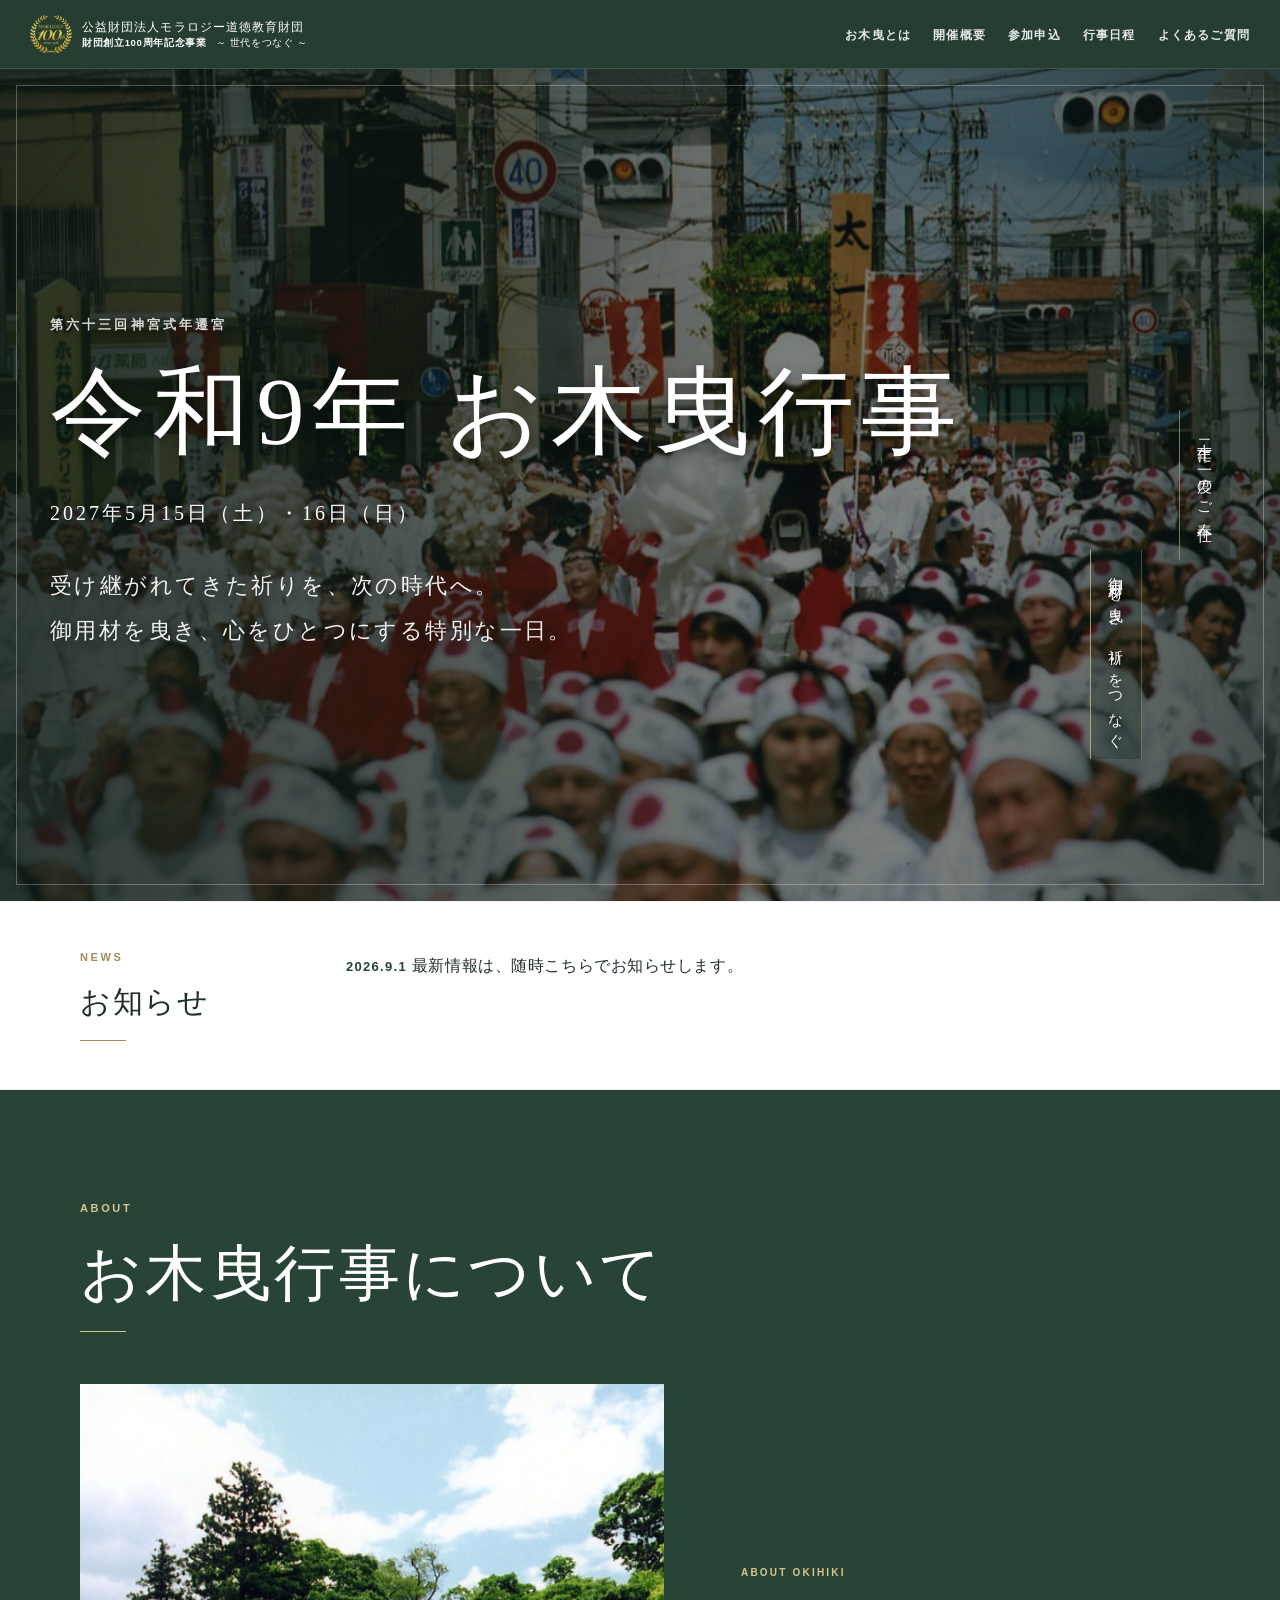
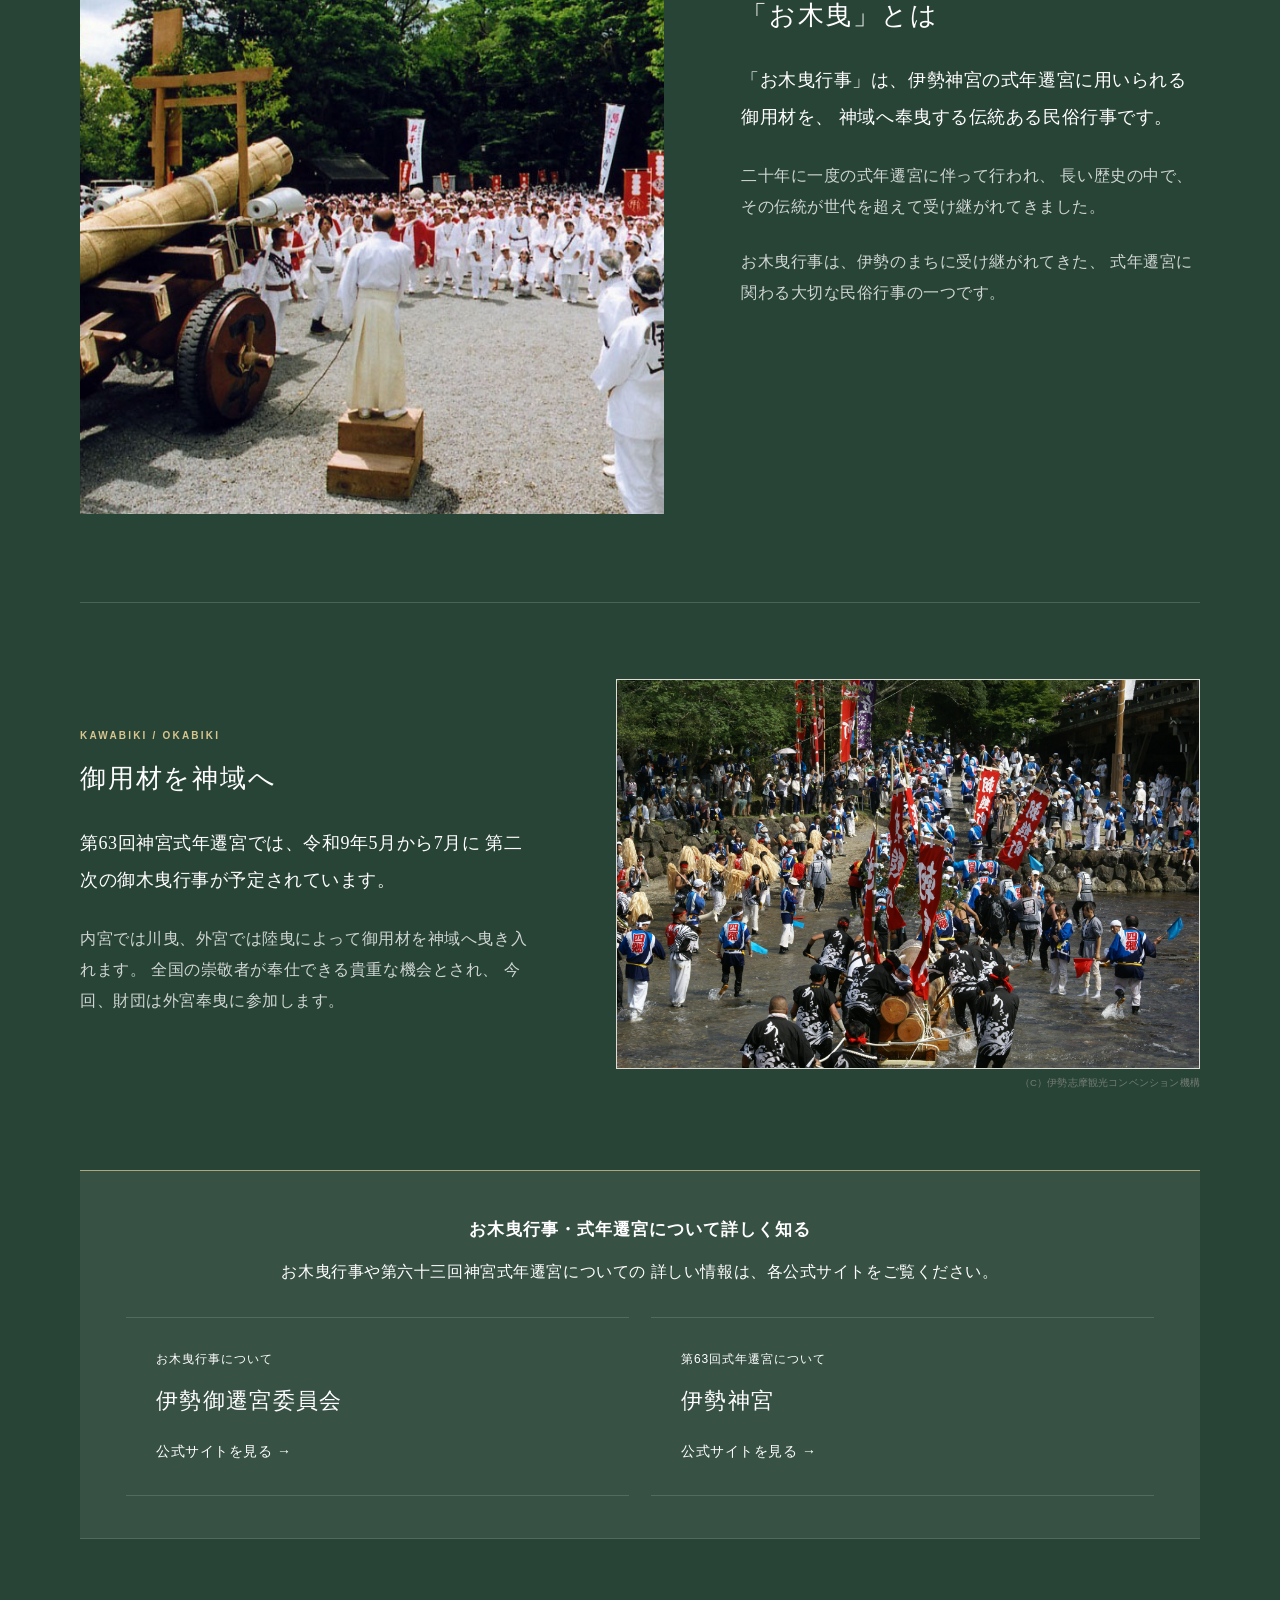
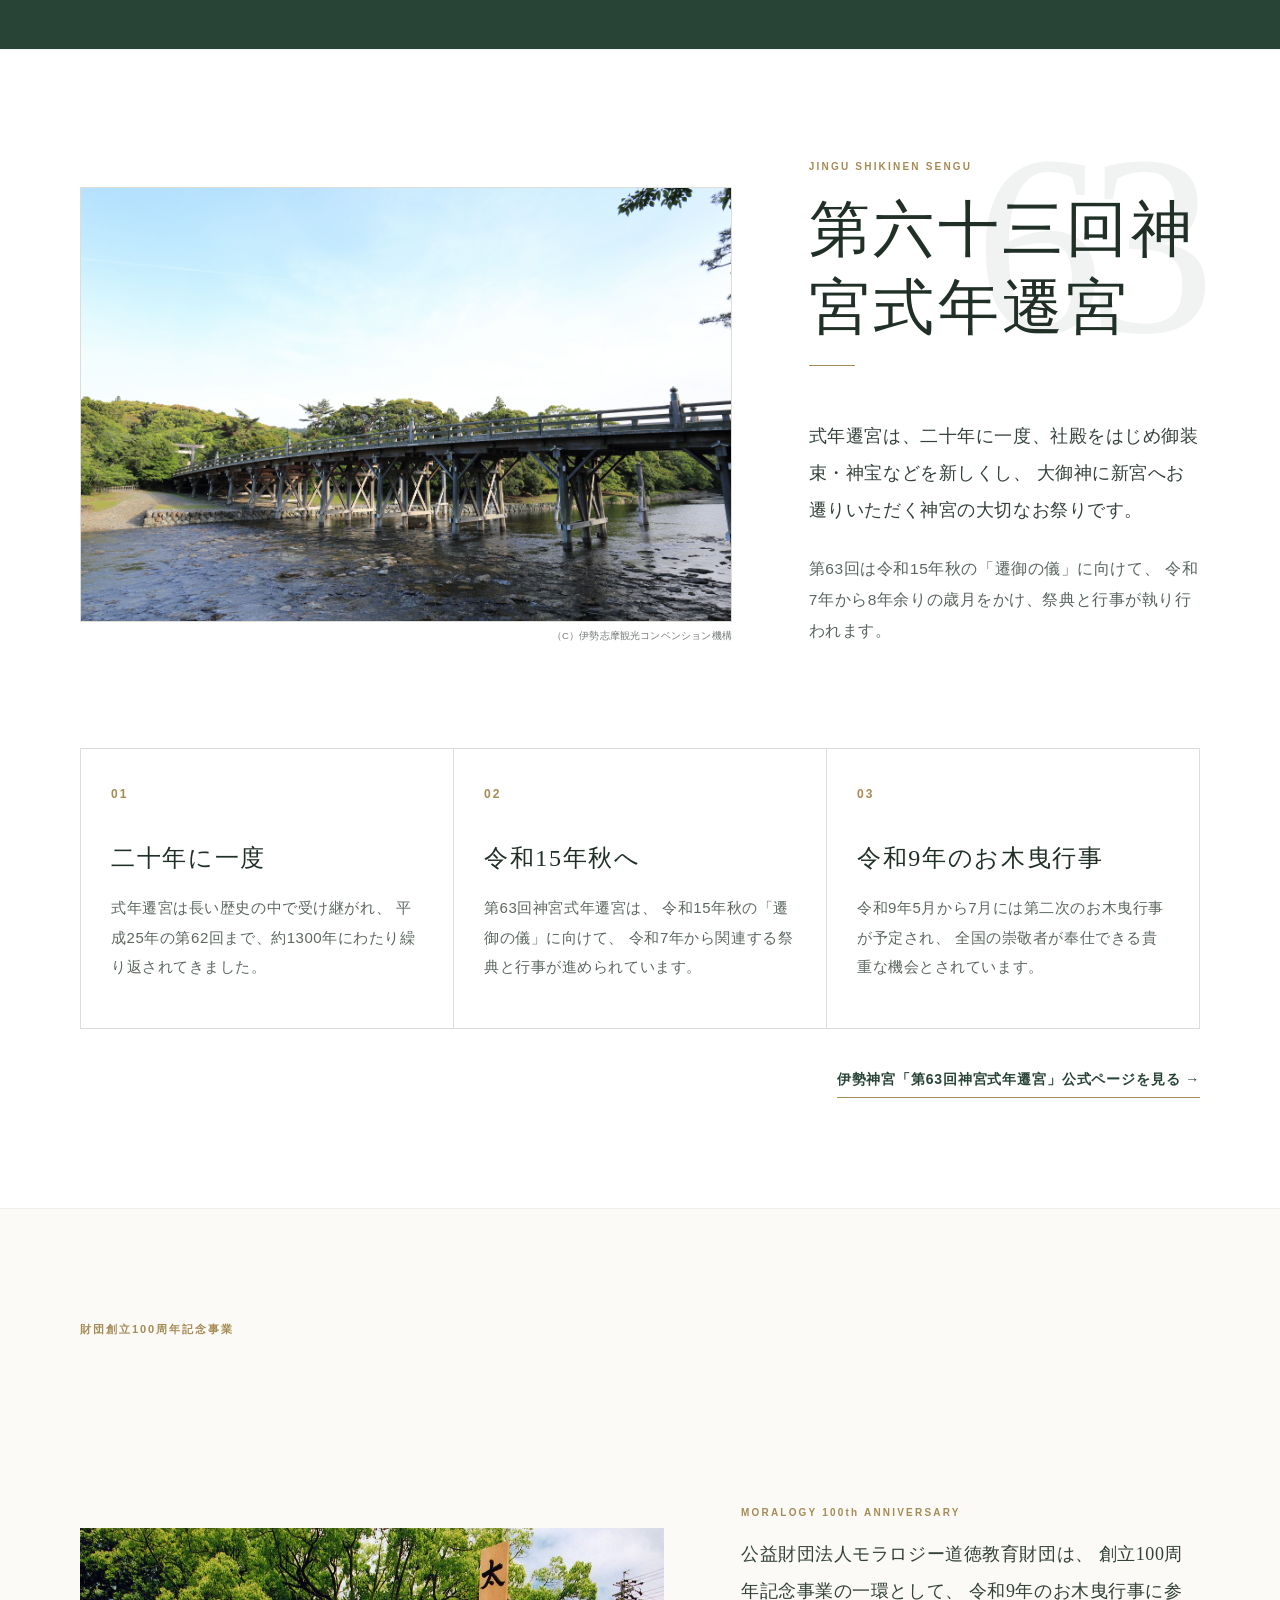
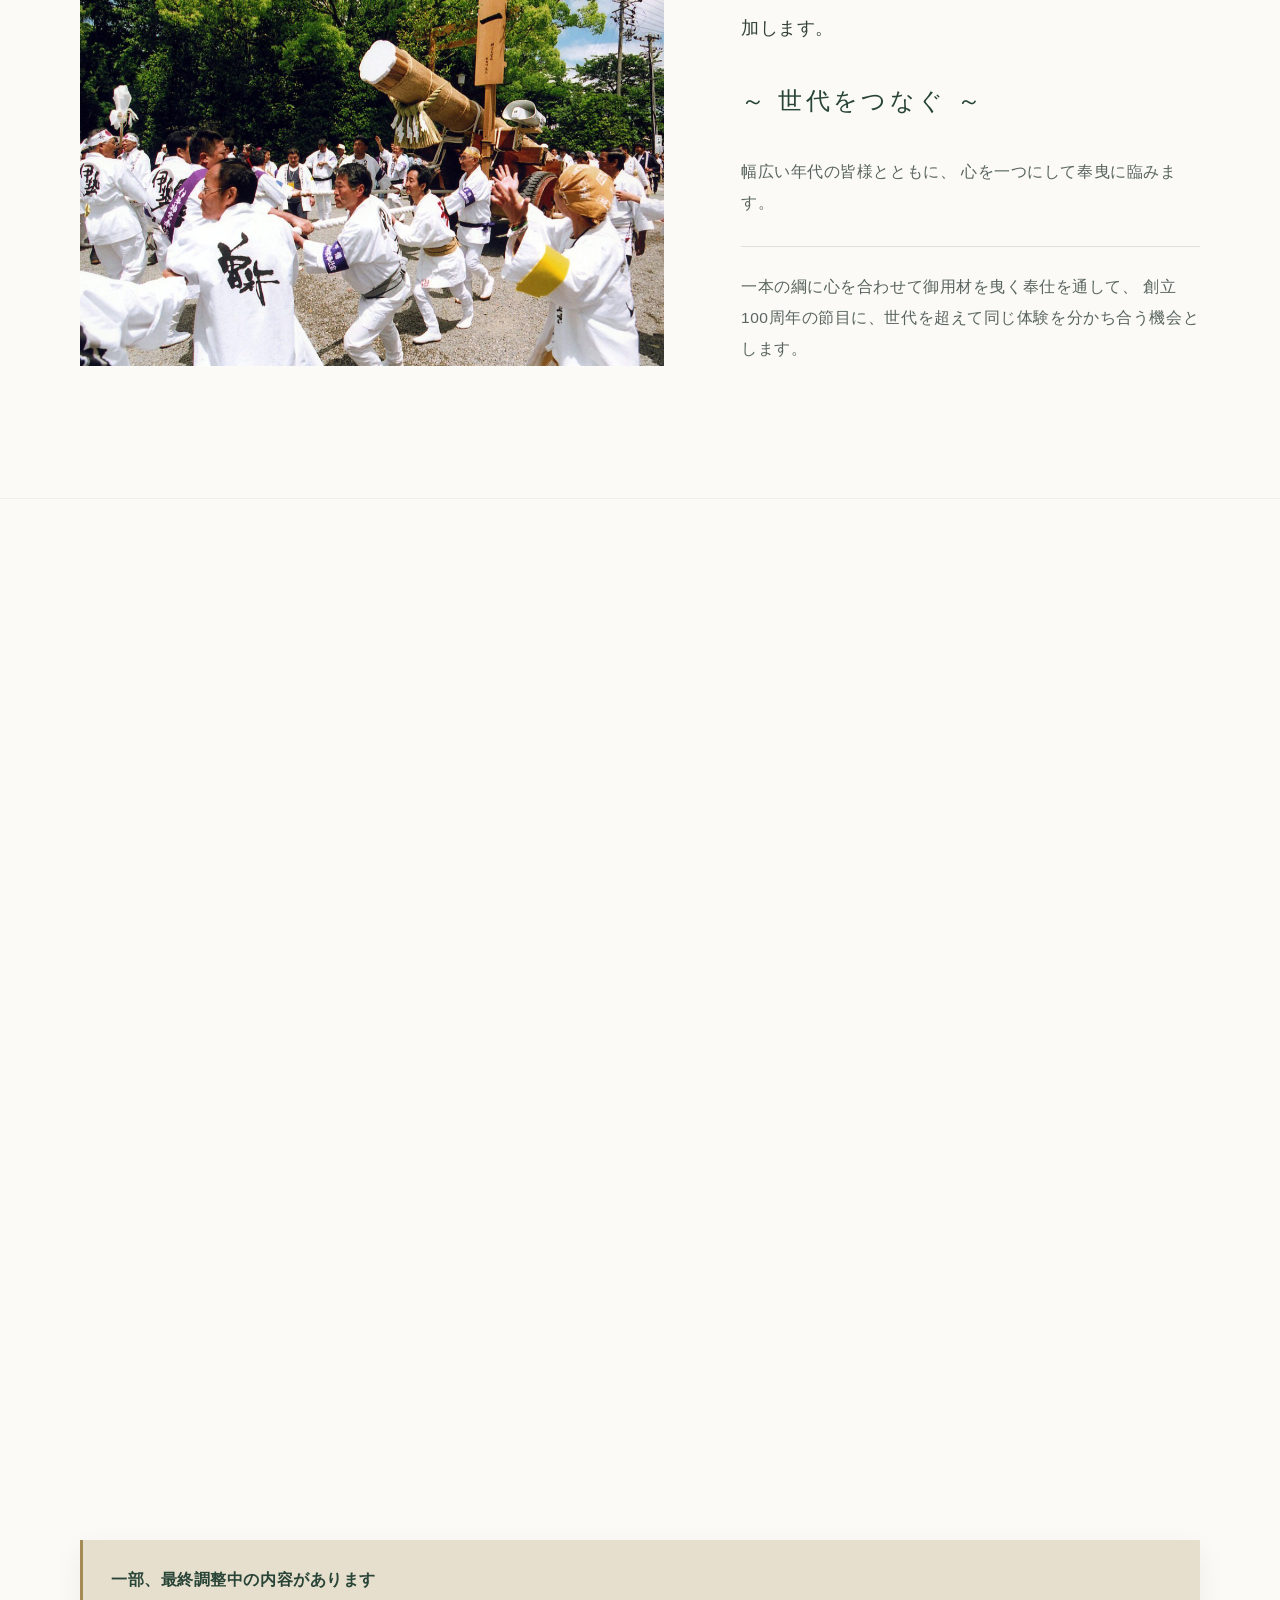
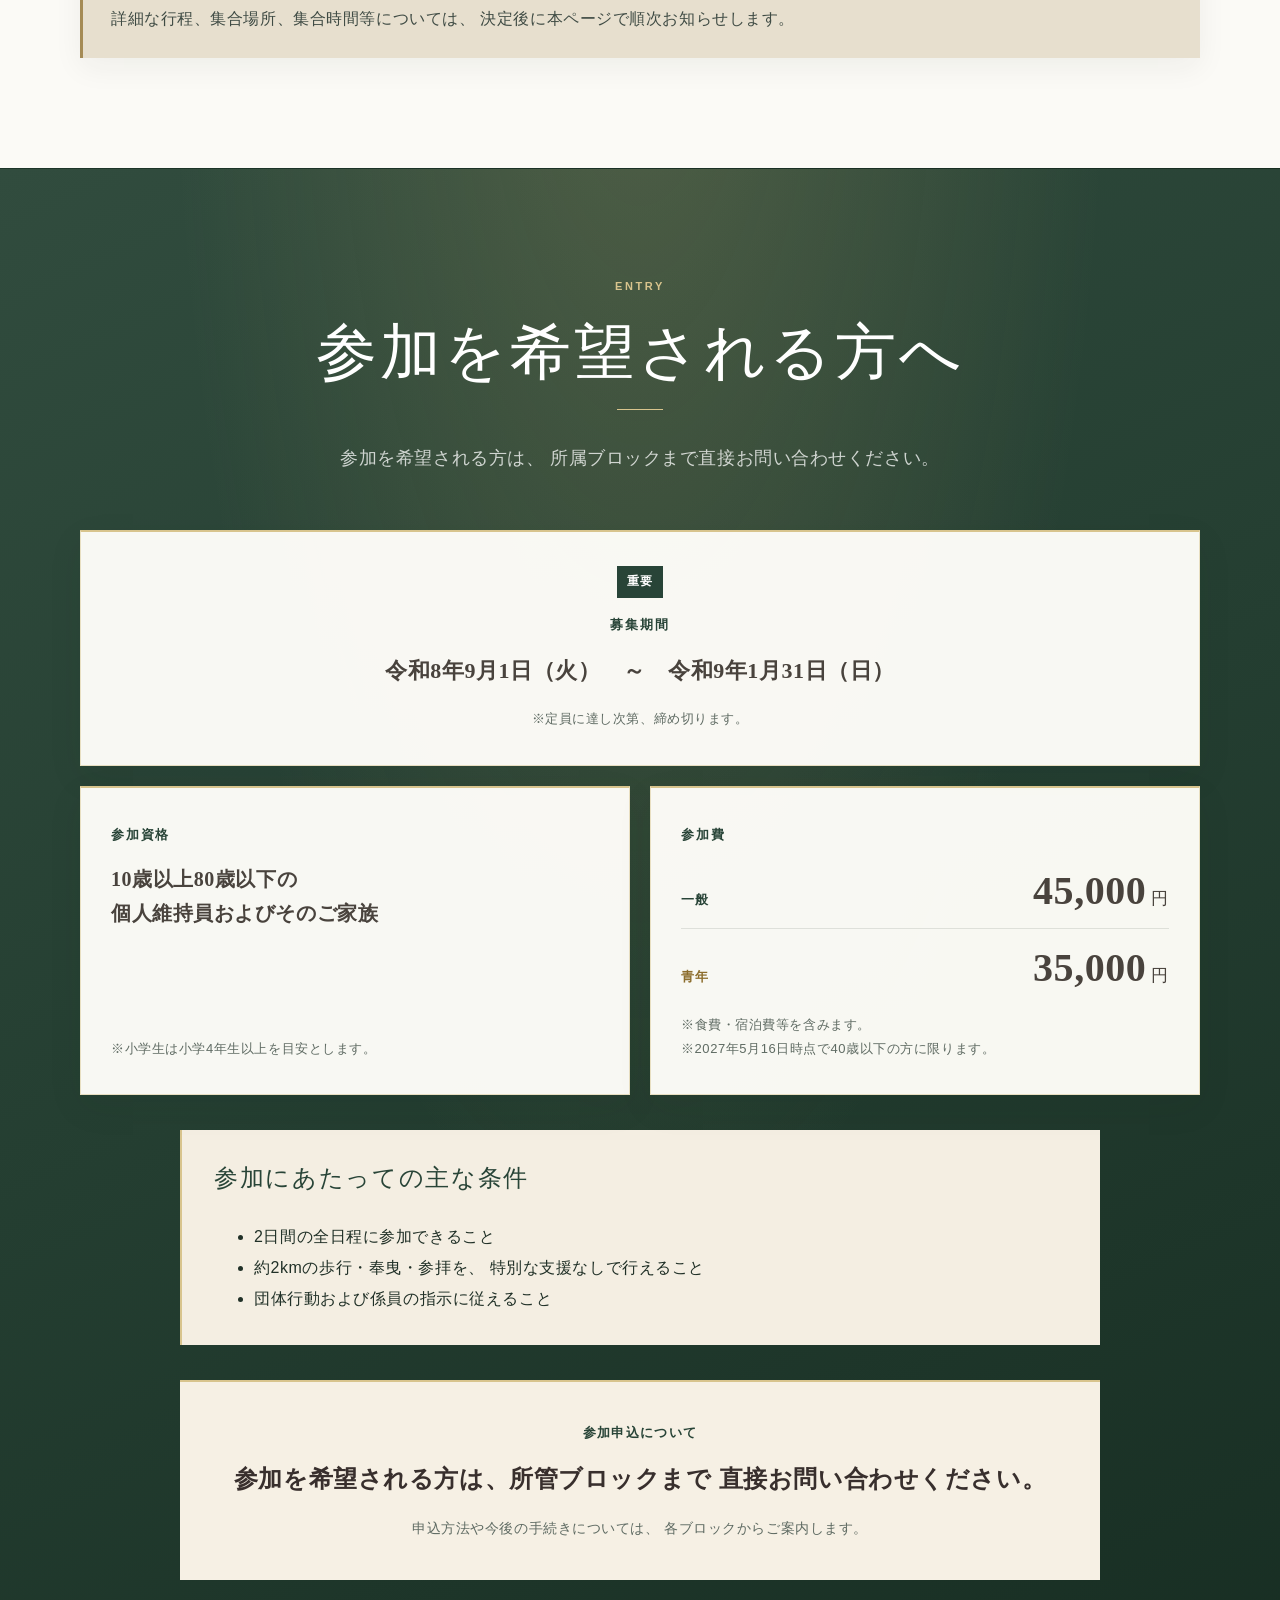
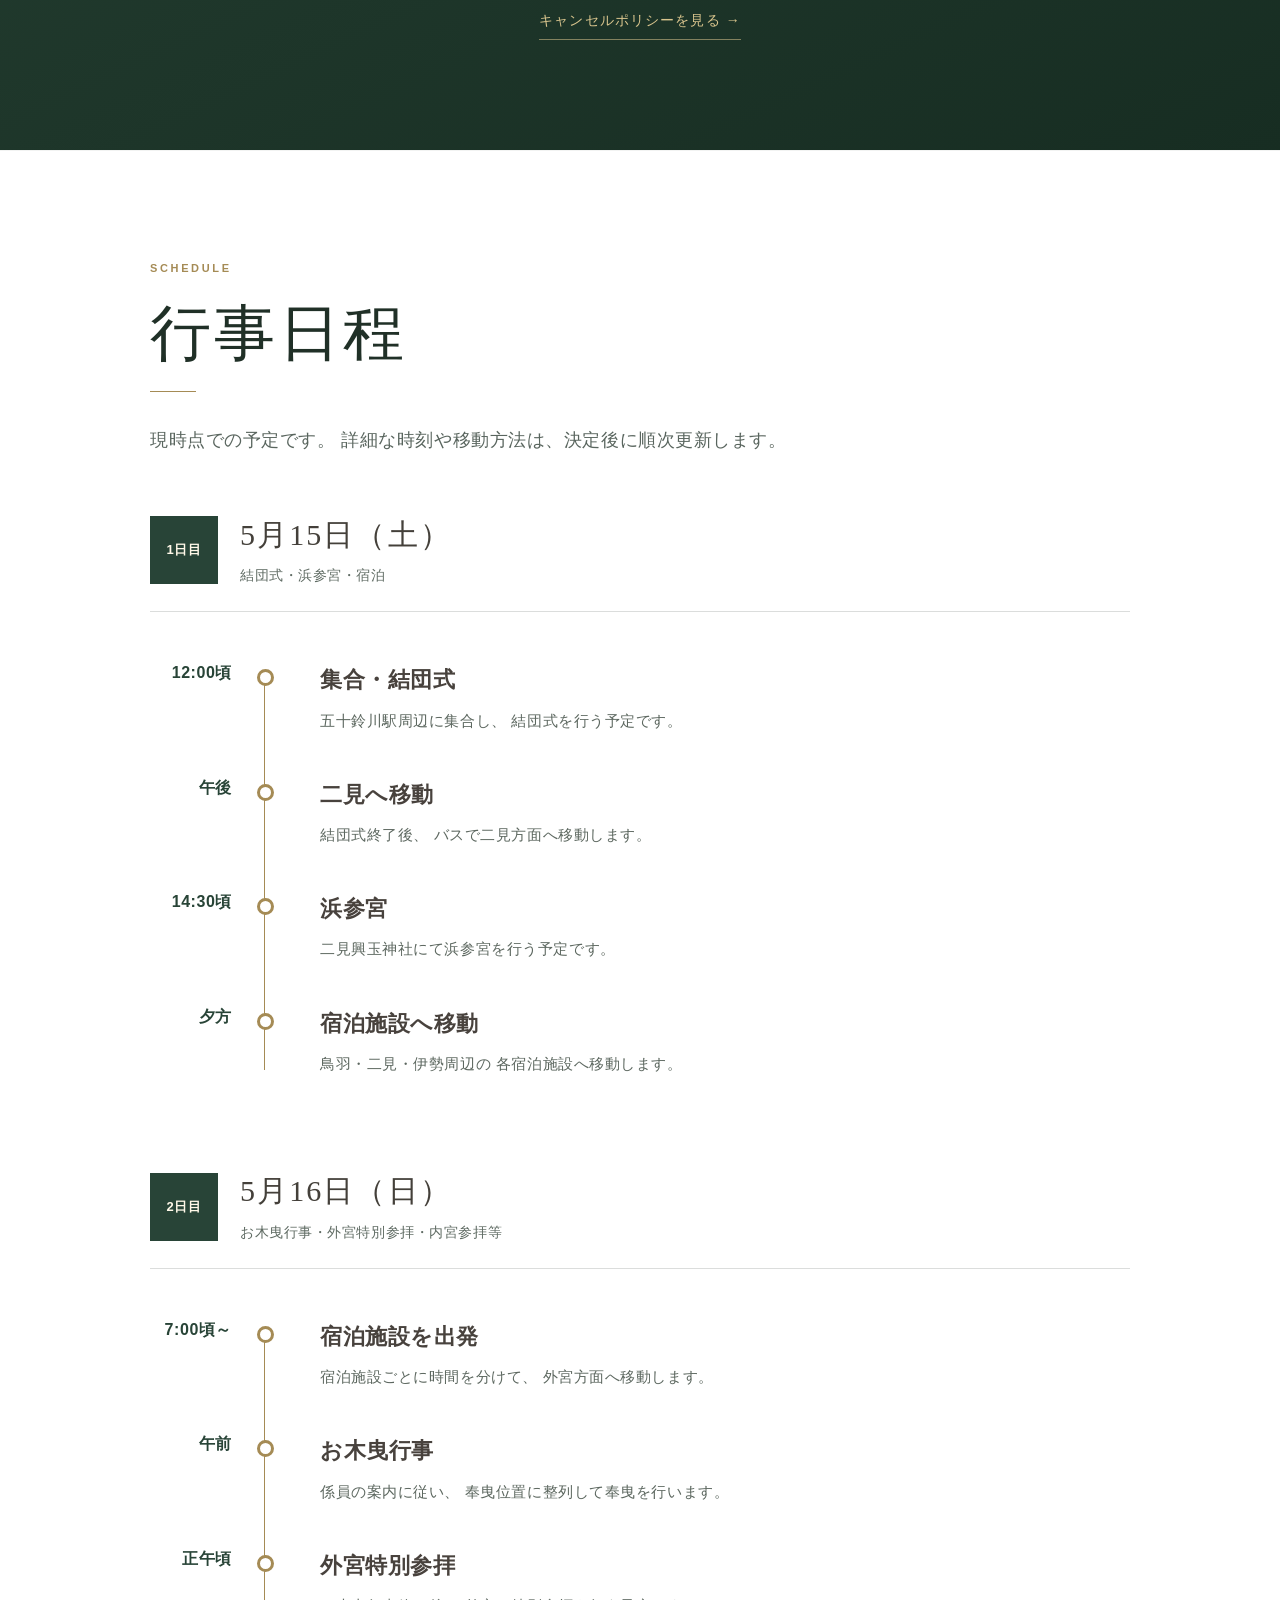
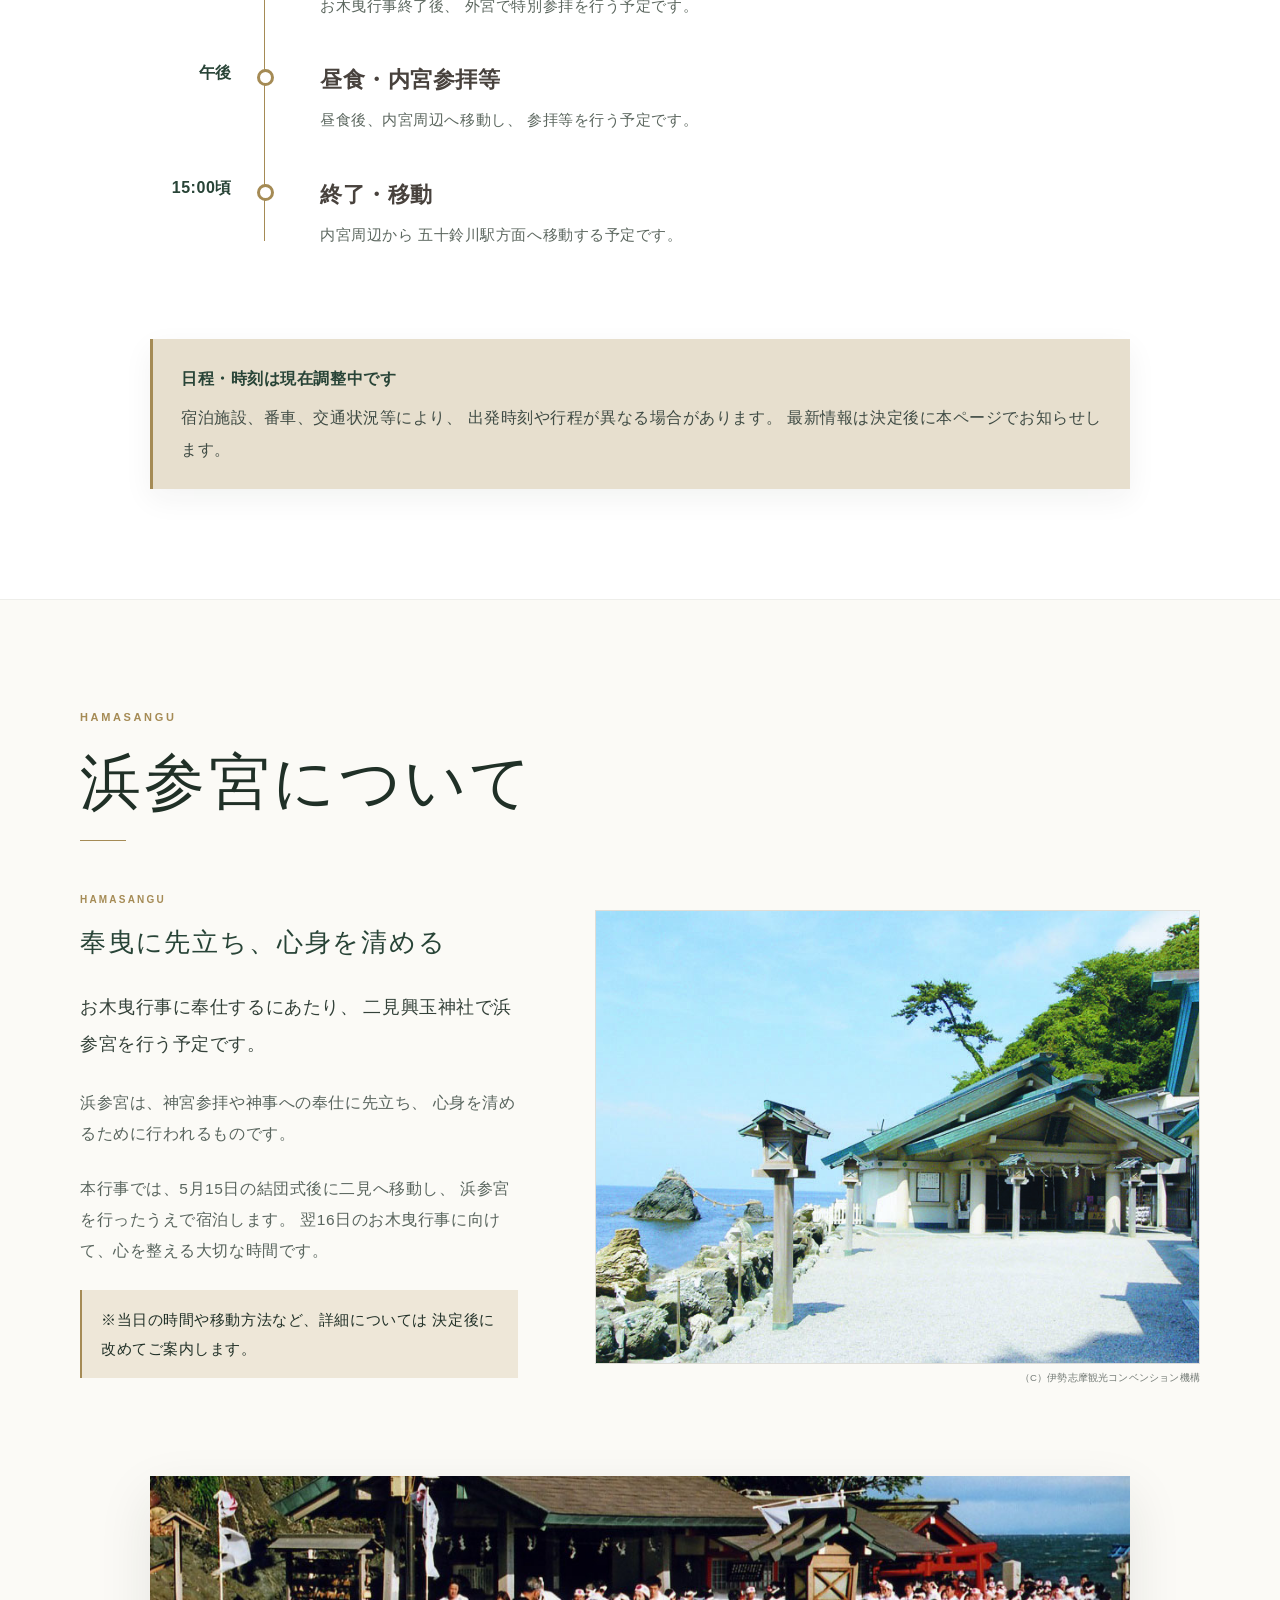
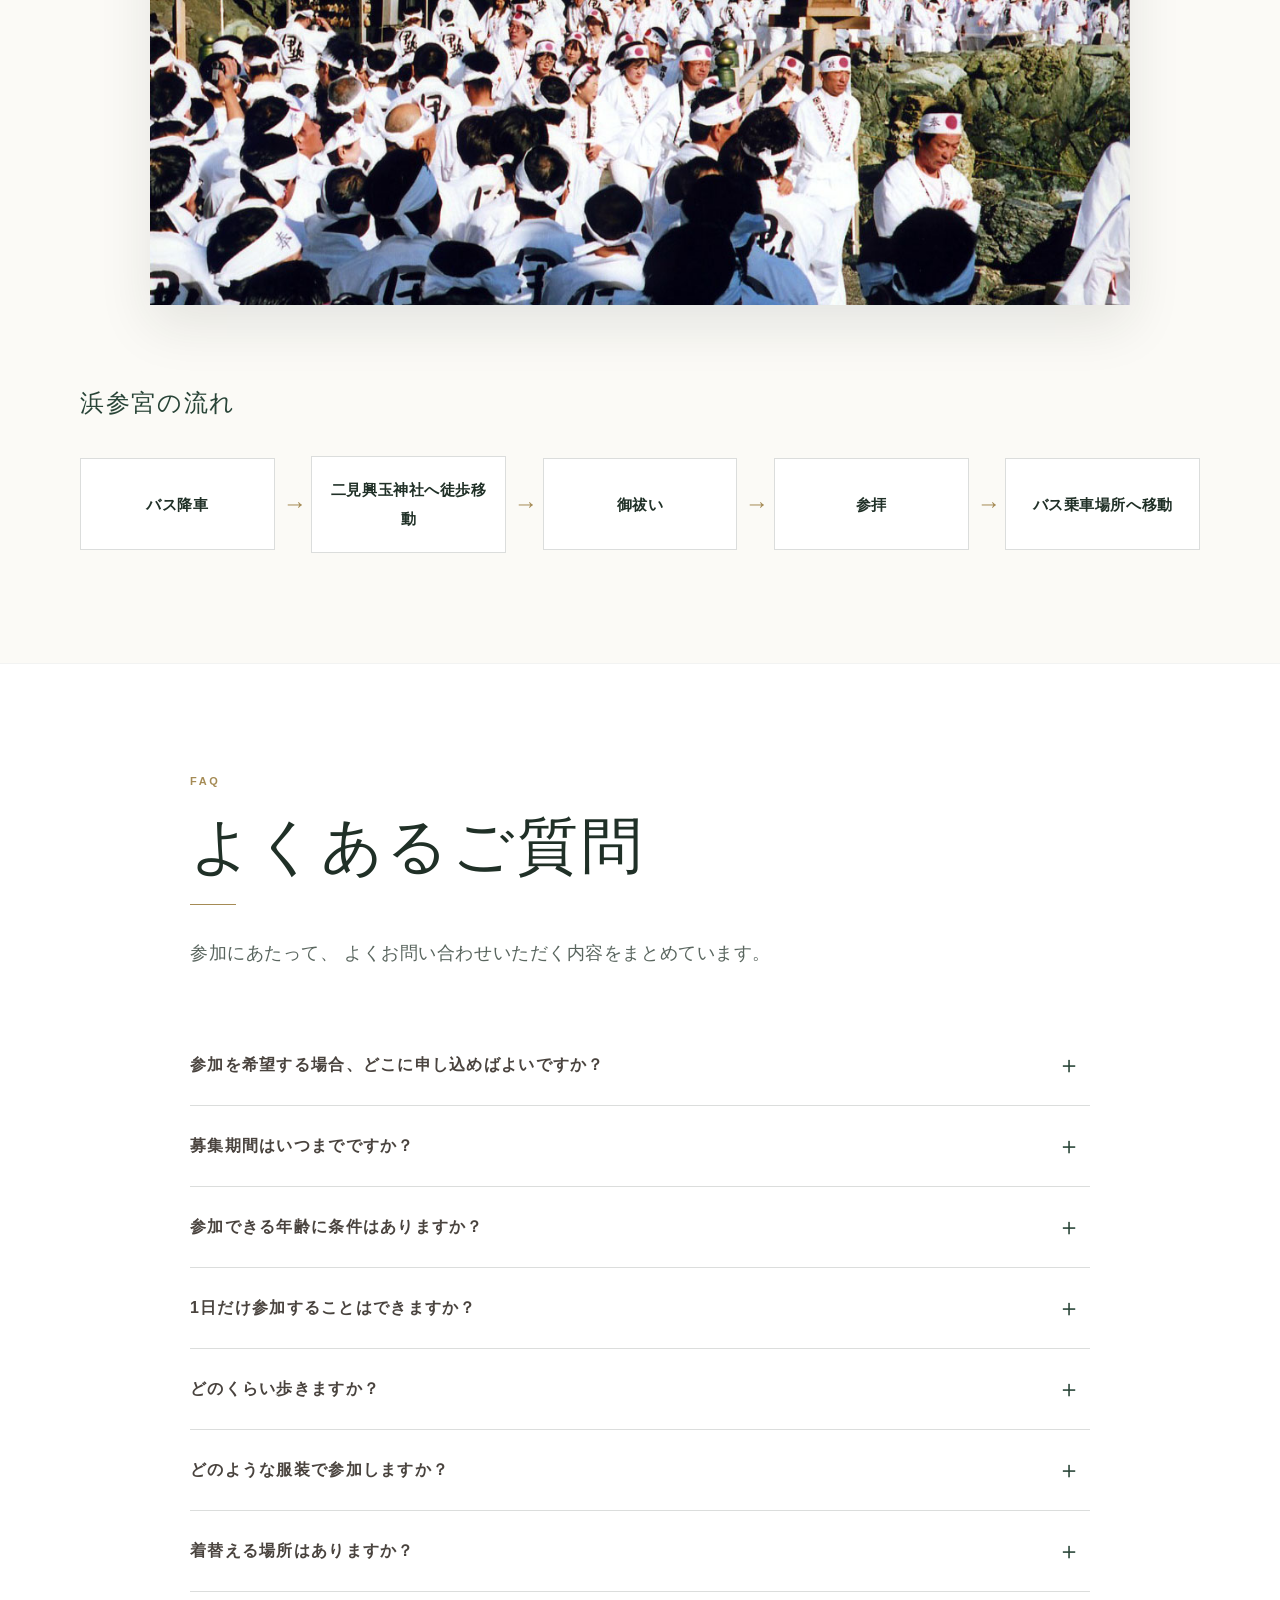
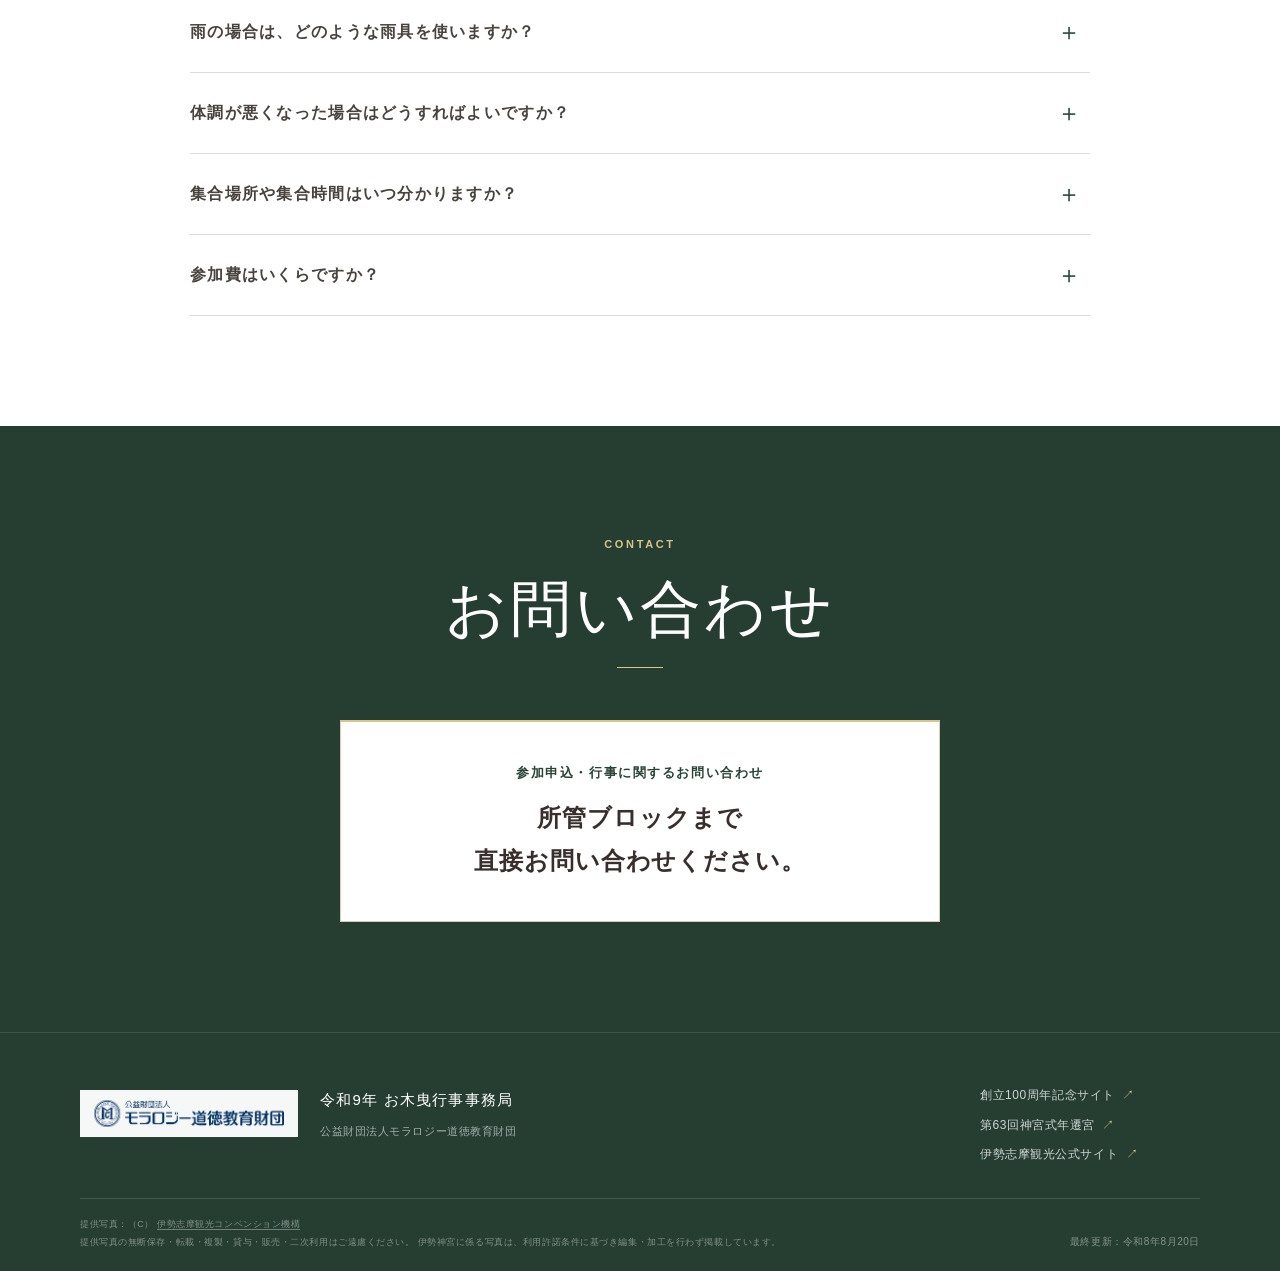
==== index.html @ 4342c51b "Update index.html" ====
<!DOCTYPE html>
<html lang="ja">

<head>

  <meta charset="UTF-8">

  <meta
    name="viewport"
    content="width=device-width, initial-scale=1.0"
  >

  <!-- 検索エンジンに表示させないための指定 -->
  <meta
    name="robots"
    content="noindex,nofollow"
  >

  <title>令和9年 お木曳行事</title>

  <!-- デザイン用CSS -->
  <link
    rel="stylesheet"
    href="style.css"
  >

</head>


<body>


  <!-- ==============================
       オープニング
  ============================== -->

  <div
    class="intro-screen"
    id="intro-screen"
    aria-hidden="true"
  >

    <div class="intro-logo-wrap">

      <img
        src="logo-100th.png"
        alt=""
        class="intro-logo"
      >

      <p class="intro-text">
        公益財団法人モラロジー道徳教育財団
      </p>

    </div>

  </div>


  <!-- ==============================
       ヘッダー
  ============================== -->

  <header class="site-header" id="site-header">

    <div class="header-inner">

      <div class="header-top">

        <div class="header-brand">

          <img
            src="logo-100th.png"
            alt="モラロジー道徳教育財団 創立100周年"
            class="header-100th-logo"
          >

          <div class="header-brand-copy">

            <p class="organization-name">
              公益財団法人モラロジー道徳教育財団
            </p>

            <p class="header-anniversary-note">
              財団創立100周年記念事業
              <span>
                ～ 世代をつなぐ ～
              </span>
            </p>

          </div>

        </div>

        <button
          class="menu-button"
          type="button"
          aria-controls="global-nav"
          aria-expanded="false"
        >
          メニュー
        </button>

      </div>


      <nav
        class="global-nav"
        id="global-nav"
        aria-label="ページ内メニュー"
      >

        <a href="#about">
          お木曳とは
        </a>

        <a href="#overview">
          開催概要
        </a>

        <a href="#entry">
          参加申込
        </a>

        <a href="#schedule">
          行事日程
        </a>

        <a href="#guide" class="hidden-section">
          参加案内
        </a>

        <a href="#faq">
          よくあるご質問
        </a>

      </nav>

    </div>

  </header>


  <main>


    <!-- ==============================
         メインビジュアル
    ============================== -->

    <section class="hero">

      <img
        src="./main.jpg"
        alt="お木曳行事の様子"
        class="hero-bg"
      >

      <div class="hero-overlay" aria-hidden="true"></div>

      <div class="hero-inner">

        <p class="hero-subtitle">
          第六十三回神宮式年遷宮
        </p>

        <h1>
          令和9年 お木曳行事
        </h1>

        <p class="hero-date">
          2027年5月15日（土）・16日（日）
        </p>


        <p class="hero-message">
          受け継がれてきた祈りを、次の時代へ。<br>
          御用材を曳き、心をひとつにする特別な一日。
        </p>

        <p class="hero-side-message">
          二十年に一度のご奉仕へ
        </p>

        <p class="hero-vertical-message">
          御用材を曳き、祈りをつなぐ
        </p>

      </div>

    </section>


    <!-- ==============================
         お知らせ
    ============================== -->

    <section class="section news">

      <div class="section-inner">

        <h2>
          お知らせ
        </h2>

        <div class="news-box">

          <p>
            <span class="news-date">
              2026.9.1
            </span>

            最新情報は、随時こちらでお知らせします。
          </p>

        </div>

      </div>

    </section>


    <!-- ==============================
         お木曳とは
    ============================== -->

    <section
      class="section"
      id="about"
    >

      <div class="section-inner">

        <h2>
          お木曳行事について
        </h2>


        <div class="story-frame story-frame--about">

          <div class="story-frame-media">

            <img
              src="about.jpg"
              alt="お木曳行事の様子"
            >

          </div>


          <div class="story-frame-copy">

            <p class="story-eyebrow">
              ABOUT OKIHIKI
            </p>

            <h3>
              「お木曳」とは
            </h3>

            <p class="story-lead">
              「お木曳行事」は、伊勢神宮の式年遷宮に用いられる御用材を、
              神域へ奉曳する伝統ある民俗行事です。
            </p>

            <p>
              二十年に一度の式年遷宮に伴って行われ、
              長い歴史の中で、その伝統が世代を超えて受け継がれてきました。
            </p>

            <p>
              お木曳行事は、伊勢のまちに受け継がれてきた、
              式年遷宮に関わる大切な民俗行事の一つです。
            </p>

          </div>

        </div>


        <div class="story-frame story-frame--reverse story-frame--licensed">

          <figure class="story-frame-media licensed-photo">

            <div class="licensed-photo-frame">

              <img
                src="kawabiki-01.jpg"
                alt="川曳の様子"
                class="protected-photo"
                draggable="false"
              >

            </div>

            <figcaption>
              <span class="licensed-photo-credit">
                （C）伊勢志摩観光コンベンション機構
              </span>
            </figcaption>

          </figure>


          <div class="story-frame-copy">

            <p class="story-eyebrow">
              KAWABIKI / OKABIKI
            </p>

            <h3>
              御用材を神域へ
            </h3>

            <p class="story-lead">
              第63回神宮式年遷宮では、令和9年5月から7月に
              第二次の御木曳行事が予定されています。
            </p>

            <p>
              内宮では川曳、外宮では陸曳によって御用材を神域へ曳き入れます。
              全国の崇敬者が奉仕できる貴重な機会とされ、
              今回、財団は外宮奉曳に参加します。
            </p>

          </div>

        </div>


        <!-- 公式サイトへのリンク -->
        <div class="official-link-box">

          <p class="official-label">
            お木曳行事・式年遷宮について詳しく知る
          </p>

          <p>
            お木曳行事や第六十三回神宮式年遷宮についての
            詳しい情報は、各公式サイトをご覧ください。
          </p>


          <div class="official-link-grid">

            <!-- 伊勢御遷宮委員会 -->
            <a
              class="official-site-link"
              href="https://www.isesengu.jp/okihiki.html"
              target="_blank"
              rel="noopener noreferrer"
            >

              <span class="official-site-label">
                お木曳行事について
              </span>

              <strong>
                伊勢御遷宮委員会
              </strong>

              <span class="official-site-arrow">
                公式サイトを見る →
              </span>

            </a>


            <!-- 伊勢神宮 -->
            <a
              class="official-site-link"
              href="https://www.isejingu.or.jp/sengu/the63rd/"
              target="_blank"
              rel="noopener noreferrer"
            >

              <span class="official-site-label">
                第63回式年遷宮について
              </span>

              <strong>
                伊勢神宮
              </strong>

              <span class="official-site-arrow">
                公式サイトを見る →
              </span>

            </a>

          </div>

        </div>

      </div>

    </section>


<!-- ==============================
         第63回神宮式年遷宮について
    ============================== -->

    <section
      class="section sengu-context"
      id="sengu"
    >

      <div class="section-inner">

        <p class="sengu-number">
          63
        </p>

        <div class="story-frame story-frame--sengu story-frame--licensed">

          <figure class="story-frame-media licensed-photo">

            <div class="licensed-photo-frame">

              <img
                src="ujibashi.jpg"
                alt="宇治橋と五十鈴川"
                class="protected-photo"
                draggable="false"
              >

            </div>

            <figcaption>
              <span class="licensed-photo-credit">
                （C）伊勢志摩観光コンベンション機構
              </span>
            </figcaption>

          </figure>


          <div class="story-frame-copy">

            <p class="story-eyebrow">
              JINGU SHIKINEN SENGU
            </p>

            <h2>
              第六十三回神宮式年遷宮
            </h2>

            <p class="story-lead">
              式年遷宮は、二十年に一度、社殿をはじめ御装束・神宝などを新しくし、
              大御神に新宮へお遷りいただく神宮の大切なお祭りです。
            </p>

            <p>
              第63回は令和15年秋の「遷御の儀」に向けて、
              令和7年から8年余りの歳月をかけ、祭典と行事が執り行われます。
            </p>

          </div>

        </div>


        <div class="sengu-facts">

          <div class="sengu-fact">

            <p class="sengu-fact-number">
              01
            </p>

            <h3>
              二十年に一度
            </h3>

            <p>
              式年遷宮は長い歴史の中で受け継がれ、
              平成25年の第62回まで、約1300年にわたり繰り返されてきました。
            </p>

          </div>


          <div class="sengu-fact">

            <p class="sengu-fact-number">
              02
            </p>

            <h3>
              令和15年秋へ
            </h3>

            <p>
              第63回神宮式年遷宮は、
              令和15年秋の「遷御の儀」に向けて、
              令和7年から関連する祭典と行事が進められています。
            </p>

          </div>


          <div class="sengu-fact">

            <p class="sengu-fact-number">
              03
            </p>

            <h3>
              令和9年のお木曳行事
            </h3>

            <p>
              令和9年5月から7月には第二次のお木曳行事が予定され、
              全国の崇敬者が奉仕できる貴重な機会とされています。
            </p>

          </div>

        </div>


        <div class="sengu-official-link">

          <a
            href="https://www.isejingu.or.jp/sengu/the63rd/"
            target="_blank"
            rel="noopener noreferrer"
          >
            伊勢神宮「第63回神宮式年遷宮」公式ページを見る →
          </a>

        </div>

      </div>

    </section>


    <!-- ==============================
         今回のお木曳行事
    ============================== -->

    <section class="section section-light project-section">

      <div class="section-inner">

        <p class="section-kicker">
          財団創立100周年記念事業
        </p>

        <h2>
          今回のお木曳行事について
        </h2>


        <div class="story-frame story-frame--project">

          <div class="story-frame-media">

            <img
              src="okihiki.jpg"
              alt="お木曳行事の様子"
            >

          </div>


          <div class="story-frame-copy">

            <p class="story-eyebrow">
              MORALOGY 100th ANNIVERSARY
            </p>

            <p class="story-lead">
              公益財団法人モラロジー道徳教育財団は、
              創立100周年記念事業の一環として、
              令和9年のお木曳行事に参加します。
            </p>

            <p class="project-message">
              ～ 世代をつなぐ ～
            </p>

            <p>
              幅広い年代の皆様とともに、
              心を一つにして奉曳に臨みます。
            </p>

            <p class="project-detail">
              一本の綱に心を合わせて御用材を曳く奉仕を通して、
              創立100周年の節目に、世代を超えて同じ体験を分かち合う機会とします。
            </p>

          </div>

        </div>

      </div>

    </section>


    <!-- ==============================
         開催概要
    ============================== -->

    <section
      class="section"
      id="overview"
    >

      <div class="section-inner">

        <h2>
          開催概要
        </h2>

        <p class="section-lead">
          財団創立100周年記念事業として、
          第六十三回神宮式年遷宮のお木曳行事に参加します。
        </p>


        <div class="overview-grid">

          <!-- 日程 -->
          <div class="overview-card overview-card-wide">

            <p class="overview-label">
              日程
            </p>

            <p class="overview-main">
              令和9年（2027年）<br>
              5月15日（土）～16日（日）
            </p>

            <p class="overview-small">
              ※2日間にわたって実施します。
            </p>

          </div>


          <!-- 開催地 -->
          <div class="overview-card">

            <p class="overview-label">
              開催地
            </p>

            <p class="overview-main">
              三重県伊勢市
            </p>

          </div>


          <!-- 奉曳 -->
          <div class="overview-card">

            <p class="overview-label">
              奉曳
            </p>

            <p class="overview-main">
              外宮奉曳
            </p>

          </div>


          <!-- 参加予定人数 -->
          <div class="overview-card overview-card-half">

            <p class="overview-label">
              参加予定人数
            </p>

            <p class="overview-number">
              約1,600<span>名</span>
            </p>

          </div>


          <!-- 宿泊 -->
          <div class="overview-card overview-card-half">

            <p class="overview-label">
              宿泊
            </p>

            <p class="overview-main overview-text">
              伊勢・鳥羽・二見周辺
            </p>

          </div>

        </div>


        <div class="status-box">

          <p class="status-title">
            一部、最終調整中の内容があります
          </p>

          <p>
            詳細な行程、集合場所、集合時間等については、
            決定後に本ページで順次お知らせします。
          </p>

        </div>

      </div>

    </section>


    <!-- ==============================
         参加申込
    ============================== -->

    <section
      class="section section-light"
      id="entry"
    >

      <div class="section-inner">

        <h2>
          参加を希望される方へ
        </h2>

        <p class="section-lead">
          参加を希望される方は、
          所属ブロックまで直接お問い合わせください。
        </p>


        <div class="entry-grid">

          <!-- 募集期間 -->
          <div class="entry-card entry-card-important entry-card-wide">

            <span class="priority-label">
              重要
            </span>

            <p class="entry-label">
              募集期間
            </p>

            <p class="entry-main">
              令和8年9月1日（火）　～　令和9年1月31日（日）
            </p>

            <p class="entry-note">
              ※定員に達し次第、締め切ります。
            </p>

          </div>


          <!-- 参加資格 -->
          <div class="entry-card">

            <p class="entry-label">
              参加資格
            </p>

            <p class="entry-main entry-text">
              10歳以上80歳以下の<br>
              個人維持員およびそのご家族
            </p>

            <p class="entry-note">
              ※小学生は小学4年生以上を目安とします。
            </p>

          </div>


          <!-- 参加費 -->
          <div class="entry-card entry-card-fee">

            <p class="entry-label">
              参加費
            </p>

            <div class="fee-list">

              <div class="fee-row">
                <span class="fee-type">
                  一般
                </span>

                <p class="entry-number">
                  45,000<span>円</span>
                </p>
              </div>

              <div class="fee-row fee-row-youth">
                <span class="fee-type">
                  青年
                </span>

                <p class="entry-number">
                  35,000<span>円</span>
                </p>
              </div>

            </div>

            <p class="entry-note">
              ※食費・宿泊費等を含みます。<br>
              ※2027年5月16日時点で40歳以下の方に限ります。
            </p>

          </div>

        </div>


        <!-- 参加条件 -->
        <div class="entry-condition">

          <h3>
            参加にあたっての主な条件
          </h3>

          <ul>

            <li>
              2日間の全日程に参加できること
            </li>

            <li>
              約2kmの歩行・奉曳・参拝を、
              特別な支援なしで行えること
            </li>

            <li>
              団体行動および係員の指示に従えること
            </li>

          </ul>

        </div>


        <!-- 申込方法 -->
        <div class="entry-contact">

          <p class="entry-contact-label">
            参加申込について
          </p>

          <p class="entry-contact-main">

            <strong>
              参加を希望される方は、所管ブロックまで
              直接お問い合わせください。
            </strong>

          </p>

          <p class="entry-contact-note">
            申込方法や今後の手続きについては、
            各ブロックからご案内します。
          </p>

        </div>


        <!-- キャンセルポリシー -->
        <div class="policy-link-area">

          <a
            href="cancel-policy.html"
            class="policy-link"
          >
            キャンセルポリシーを見る →
          </a>

        </div>

      </div>

    </section>


    <!-- ==============================
         行事日程
    ============================== -->

    <section
      class="section section-light"
      id="schedule"
    >

      <div class="section-inner">

        <h2>
          行事日程
        </h2>

        <p class="section-lead">
          現時点での予定です。
          詳細な時刻や移動方法は、決定後に順次更新します。
        </p>


        <!-- 1日目 -->
        <div class="day-schedule">

          <div class="day-heading">

            <p class="day-number">
              1日目
            </p>

            <div>

              <h3>
                5月15日（土）
              </h3>

              <p>
                結団式・浜参宮・宿泊
              </p>

            </div>

          </div>


          <div class="schedule-timeline">

            <div class="schedule-item">

              <div class="schedule-time">
                12:00頃
              </div>

              <div class="schedule-content">

                <h4>
                  集合・結団式
                </h4>

                <p>
                  五十鈴川駅周辺に集合し、
                  結団式を行う予定です。
                </p>

              </div>

            </div>


            <div class="schedule-item">

              <div class="schedule-time">
                午後
              </div>

              <div class="schedule-content">

                <h4>
                  二見へ移動
                </h4>

                <p>
                  結団式終了後、
                  バスで二見方面へ移動します。
                </p>

              </div>

            </div>


            <div class="schedule-item">

              <div class="schedule-time">
                14:30頃
              </div>

              <div class="schedule-content">

                <h4>
                  浜参宮
                </h4>

                <p>
                  二見興玉神社にて浜参宮を行う予定です。
                </p>

              </div>

            </div>


            <div class="schedule-item">

              <div class="schedule-time">
                夕方
              </div>

              <div class="schedule-content">

                <h4>
                  宿泊施設へ移動
                </h4>

                <p>
                  鳥羽・二見・伊勢周辺の
                  各宿泊施設へ移動します。
                </p>

              </div>

            </div>

          </div>

        </div>


        <!-- 2日目 -->
        <div class="day-schedule">

          <div class="day-heading">

            <p class="day-number">
              2日目
            </p>

            <div>

              <h3>
                5月16日（日）
              </h3>

              <p>
                お木曳行事・外宮特別参拝・内宮参拝等
              </p>

            </div>

          </div>


          <div class="schedule-timeline">

            <div class="schedule-item">

              <div class="schedule-time">
                7:00頃～
              </div>

              <div class="schedule-content">

                <h4>
                  宿泊施設を出発
                </h4>

                <p>
                  宿泊施設ごとに時間を分けて、
                  外宮方面へ移動します。
                </p>

              </div>

            </div>


            <div class="schedule-item">

              <div class="schedule-time">
                午前
              </div>

              <div class="schedule-content">

                <h4>
                  お木曳行事
                </h4>

                <p>
                  係員の案内に従い、
                  奉曳位置に整列して奉曳を行います。
                </p>

              </div>

            </div>


            <div class="schedule-item">

              <div class="schedule-time">
                正午頃
              </div>

              <div class="schedule-content">

                <h4>
                  外宮特別参拝
                </h4>

                <p>
                  お木曳行事終了後、
                  外宮で特別参拝を行う予定です。
                </p>

              </div>

            </div>


            <div class="schedule-item">

              <div class="schedule-time">
                午後
              </div>

              <div class="schedule-content">

                <h4>
                  昼食・内宮参拝等
                </h4>

                <p>
                  昼食後、内宮周辺へ移動し、
                  参拝等を行う予定です。
                </p>

              </div>

            </div>


            <div class="schedule-item">

              <div class="schedule-time">
                15:00頃
              </div>

              <div class="schedule-content">

                <h4>
                  終了・移動
                </h4>

                <p>
                  内宮周辺から
                  五十鈴川駅方面へ移動する予定です。
                </p>

              </div>

            </div>

          </div>

        </div>


        <div class="status-box">

          <p class="status-title">
            日程・時刻は現在調整中です
          </p>

          <p>
            宿泊施設、番車、交通状況等により、
            出発時刻や行程が異なる場合があります。
            最新情報は決定後に本ページでお知らせします。
          </p>

        </div>

      </div>

    </section>


    <!-- ==============================
         浜参宮
    ============================== -->

    <section
      class="section"
      id="futami"
    >

      <div class="section-inner">

        <h2>
          浜参宮について
        </h2>


        <div class="story-frame story-frame--reverse story-frame--futami story-frame--licensed">

          <figure class="story-frame-media licensed-photo">

            <div class="licensed-photo-frame">

              <img
                src="futami-jinja.jpg"
                alt="二見興玉神社"
                class="protected-photo"
                draggable="false"
              >

            </div>

            <figcaption>
              <span class="licensed-photo-credit">
                （C）伊勢志摩観光コンベンション機構
              </span>
            </figcaption>

          </figure>


          <div class="story-frame-copy">

            <p class="story-eyebrow">
              HAMASANGU
            </p>

            <h3>
              奉曳に先立ち、心身を清める
            </h3>

            <p class="story-lead">
              お木曳行事に奉仕するにあたり、
              二見興玉神社で浜参宮を行う予定です。
            </p>

            <p>
              浜参宮は、神宮参拝や神事への奉仕に先立ち、
              心身を清めるために行われるものです。
            </p>

            <p>
              本行事では、5月15日の結団式後に二見へ移動し、
              浜参宮を行ったうえで宿泊します。
              翌16日のお木曳行事に向けて、心を整える大切な時間です。
            </p>

            <p class="note">
              ※当日の時間や移動方法など、詳細については
              決定後に改めてご案内します。
            </p>

          </div>

        </div>


        <div class="futami-original-band">

          <img
            src="futami.jpg"
            alt="二見の風景"
          >

        </div>


        <div class="flow-title">

          <h3>
            浜参宮の流れ
          </h3>

        </div>


        <div class="flow-box">

          <p>
            バス降車
          </p>

          <span>
            ↓
          </span>

          <p>
            二見興玉神社へ徒歩移動
          </p>

          <span>
            ↓
          </span>

          <p>
            御祓い
          </p>

          <span>
            ↓
          </span>

          <p>
            参拝
          </p>

          <span>
            ↓
          </span>

          <p>
            バス乗車場所へ移動
          </p>

        </div>

      </div>

    </section>


    <!-- ==============================
         参加案内
    ============================== -->

    <section
  class="section section-light hidden-section"
  id="guide"
>

      <div class="section-inner">

        <h2>
          参加される皆様へ
        </h2>

        <p class="section-lead">
          安全に奉曳へご参加いただくため、
          服装や当日の注意事項を事前にご確認ください。
        </p>


        <!-- 01 服装 -->
        <div class="guide-panel">

          <div class="guide-panel-heading">

            <span class="guide-number">
              01
            </span>

            <div>

              <h3>
                服装について
              </h3>

              <p>
                奉曳当日は全身白装束でご参加ください。
              </p>

            </div>

          </div>


          <div class="guide-highlight">
            指定の法被・帯・鉢巻を着用し、
            白シャツ、白ズボン、
            白足袋または白い靴をご用意ください。
          </div>


          <div class="two-column">

            <div class="info-box">

              <h4>
                配布されるもの
              </h4>

              <ul>
                <li>法被</li>
                <li>帯</li>
                <li>鉢巻</li>
              </ul>

            </div>


            <div class="info-box">

              <h4>
                各自で用意するもの
              </h4>

              <ul>
                <li>白シャツ</li>
                <li>白ズボン</li>
                <li>白足袋または白い靴</li>
                <li>必要に応じて白無地の帽子</li>
                <li>白または透明の雨具</li>
              </ul>

            </div>

          </div>


          <div class="guide-note">

            <p>
              ※当日は着替え場所がありません。
              あらかじめ奉曳に参加できる服装で集合してください。
            </p>

            <p>
              ※手荷物は原則として持たず、
              必要な場合も最小限としてください。
            </p>

          </div>

        </div>


        <!-- 02 木札 -->
        <div class="guide-panel">

          <div class="guide-panel-heading">

            <span class="guide-number">
              02
            </span>

            <div>

              <h3>
                参加章「木札」について
              </h3>

              <p>
                奉曳当日の大切な参加章です。
              </p>

            </div>

          </div>


          <div class="kifuda-info">

            <p class="kifuda-lead">
              お木曳行事では、参加者一人ひとりに
              「木札」が参加章として用意されます。
            </p>

            <p>
              木札には、奉曳する番車や綱を曳く位置を示す情報が記され、
              当日の奉曳位置を確認するために使用します。
            </p>


            <div class="kifuda-important">

              <p>
                <strong>
                  木札は奉曳当日に必ず首から下げてください。
                </strong>
              </p>

              <ul class="attention-list">
                <li>木札は参加者一人ひとりの参加章です。</li>
                <li>奉曳する番車・奉曳位置の確認に使用します。</li>
                <li>紛失した場合、再発行はできません。</li>
                <li>紐が絡まないよう、丁寧にお取り扱いください。</li>
              </ul>

            </div>

          </div>

        </div>


        <!-- 03 安全 -->
        <div class="guide-panel">

          <div class="guide-panel-heading">

            <span class="guide-number">
              03
            </span>

            <div>

              <h3>
                安全にご参加いただくために
              </h3>

              <p>
                無理のない行動をお願いします。
              </p>

            </div>

          </div>


          <div class="attention-grid">

            <div class="attention-card">

              <h4>
                体調管理
              </h4>

              <p>
                体調不良を感じた場合は、
                無理をせず奉曳を中止し、
                近くの係員へお申し出ください。
              </p>

            </div>


            <div class="attention-card">

              <h4>
                暑さ対策
              </h4>

              <p>
                気温が高くなる場合があります。
                各自で十分な暑さ対策をお願いします。
              </p>

            </div>


            <div class="attention-card">

              <h4>
                雨天時
              </h4>

              <p>
                雨具は白または透明のカッパをご用意ください。
                奉曳時は傘を使用できません。
              </p>

            </div>


            <div class="attention-card">

              <h4>
                団体行動
              </h4>

              <p>
                移動や奉曳の際は、
                必ず係員の案内・指示に従ってください。
              </p>

            </div>

          </div>

        </div>

      </div>

    </section>


    <!-- ==============================
         持ち物
    ============================== -->

    <section
  class="section hidden-section"
  id="items"
>

      <div class="section-inner">

        <h2>
          持ち物・事前準備
        </h2>

        <p class="section-lead">
          当日を安全かつ円滑に迎えるため、
          事前に必要なものをご確認ください。
        </p>


        <div class="items-grid">

          <!-- 服装 -->
          <div class="items-card">

            <h3>
              服装
            </h3>

            <ul class="check-list">
              <li>白シャツ</li>
              <li>白ズボン</li>
              <li>白足袋または白い靴</li>
              <li>必要に応じて白無地の帽子</li>
            </ul>

          </div>


          <!-- 雨天・暑さ -->
          <div class="items-card">

            <h3>
              雨天・暑さ対策
            </h3>

            <ul class="check-list">
              <li>白または透明のカッパ</li>
              <li>必要に応じた暑さ対策用品</li>
            </ul>

            <p class="items-note">
              ※奉曳時は傘を使用できません。
            </p>

          </div>


          <!-- 携行品 -->
          <div class="items-card">

            <h3>
              当日携行品
            </h3>

            <ul class="check-list">
              <li>必要最小限の身の回り品</li>
              <li>財団から指定されたもの</li>
            </ul>

            <p class="items-note">
              ※手荷物はできる限り少なくし、
              両手が空く状態にしてください。
            </p>

          </div>

        </div>


        <div class="status-box">

          <p class="status-title">
            最終案内も必ずご確認ください
          </p>

          <p>
            持ち物や当日の準備については、
            今後の詳細案内により追加・変更となる場合があります。
          </p>

        </div>

      </div>

    </section>


    <!-- ==============================
         FAQ
    ============================== -->

    <section
      class="section section-light"
      id="faq"
    >

      <div class="section-inner">

        <h2>
          よくあるご質問
        </h2>

        <p class="section-lead">
          参加にあたって、
          よくお問い合わせいただく内容をまとめています。
        </p>


        <details>

          <summary>
            参加を希望する場合、どこに申し込めばよいですか？
          </summary>

          <p>
            参加を希望される方は、
            所管ブロックまで直接お問い合わせください。
          </p>

        </details>


        <details>

          <summary>
            募集期間はいつまでですか？
          </summary>

          <p>
            募集期間は、
            令和8年9月1日（火）から
            令和9年1月31日（日）までです。
            ただし、定員に達し次第締め切ります。
          </p>

        </details>


        <details>

          <summary>
            参加できる年齢に条件はありますか？
          </summary>

          <p>
            10歳以上80歳以下の
            個人維持員およびそのご家族が対象です。
            小学生は小学4年生以上を目安とします。
          </p>

        </details>


        <details>

          <summary>
            1日だけ参加することはできますか？
          </summary>

          <p>
            1日のみの参加はできません。
            2日間の全日程に参加できることが
            条件となります。
          </p>

        </details>


        <details>

          <summary>
            どのくらい歩きますか？
          </summary>

          <p>
            参加条件として、
            約2kmの歩行・奉曳・参拝を、
            特別な支援なしで行えることが求められます。
          </p>

          <p>
            集合場所からの移動や参拝等を含めると、
            当日は一定量の歩行があります。
          </p>

        </details>


        <details>

          <summary>
            どのような服装で参加しますか？
          </summary>

          <p>
            奉曳当日は全身白装束で参加します。
            指定の法被・帯・鉢巻を着用し、
            白シャツ、白ズボン、
            白足袋または白い靴をご用意ください。
          </p>

        </details>


        <details>

          <summary>
            着替える場所はありますか？
          </summary>

          <p>
            奉曳当日は着替え場所の用意はありません。
            あらかじめ奉曳に参加できる服装で集合してください。
          </p>

        </details>


        <details>

          <summary>
            雨の場合は、どのような雨具を使いますか？
          </summary>

          <p>
            雨具は白または透明のカッパをご用意ください。
            奉曳時は傘を使用できません。
          </p>

        </details>


        <details>

          <summary>
            体調が悪くなった場合はどうすればよいですか？
          </summary>

          <p>
            体調不良を感じた場合は無理をせず、
            奉曳を中止して近くの係員へお申し出ください。
          </p>

        </details>


        <details>

          <summary>
            集合場所や集合時間はいつ分かりますか？
          </summary>

          <p>
            宿泊施設や番車等によって異なるため、
            詳細は決定後に本ページおよび参加者向け案内で
            お知らせします。
          </p>

        </details>


        <details>

          <summary>
            参加費はいくらですか？
          </summary>

          <p>
            一般の参加費は45,000円です。
            青年の参加費は35,000円です。
            ※青年割引は、2027年5月16日時点で満40歳以下の方が対象です。
          </p>

        </details>

      </div>

    </section>


    <!-- ==============================
         お問い合わせ
    ============================== -->

    <section
      class="section section-dark"
      id="contact"
    >

      <div class="section-inner contact-inner">

        <h2>
          お問い合わせ
        </h2>


        <div class="contact-box">

          <p class="contact-label">
            参加申込・行事に関するお問い合わせ
          </p>

          <p class="contact-main">
            所管ブロックまで<br>
            直接お問い合わせください。
          </p>

        </div>

      </div>

    </section>


  </main>


  <!-- ==============================
       フッター
  ============================== -->

  <footer class="site-footer">

    <div class="footer-inner">

      <div class="footer-brand-area">

        <a
          href="https://www.moralogy.jp/"
          target="_blank"
          rel="noopener noreferrer"
          class="footer-logo-link"
          aria-label="公益財団法人モラロジー道徳教育財団公式ホームページ"
        >

          <img
            src="logo-moralogy.png"
            alt="公益財団法人モラロジー道徳教育財団"
            class="footer-foundation-logo"
          >

        </a>

        <div class="footer-office-block">

          <p class="footer-office">
            令和9年 お木曳行事事務局
          </p>

          <p class="footer-small">
            公益財団法人モラロジー道徳教育財団
          </p>

        </div>

      </div>


      <nav
        class="footer-links"
        aria-label="関連サイト"
      >

        <a
          href="https://moralogy-100th.jp/"
          target="_blank"
          rel="noopener noreferrer"
        >
          創立100周年記念サイト
        </a>

        <a
          href="https://www.isejingu.or.jp/sengu/the63rd/"
          target="_blank"
          rel="noopener noreferrer"
        >
          第63回神宮式年遷宮
        </a>

        <a
          href="https://www.iseshima-kanko.jp/"
          target="_blank"
          rel="noopener noreferrer"
        >
          伊勢志摩観光公式サイト
        </a>

      </nav>

    </div>


    <div class="footer-bottom">

      <div class="footer-photo-credit">

<p>
  提供写真：（C）
  <a
    href="http://www.iseshima-kanko.jp/"
    target="_blank"
    rel="noopener noreferrer"
  >
    伊勢志摩観光コンベンション機構
  </a>
</p>
        <p>
          提供写真の無断保存・転載・複製・貸与・販売・二次利用はご遠慮ください。
          伊勢神宮に係る写真は、利用許諾条件に基づき編集・加工を行わず掲載しています。
        </p>

      </div>

      <p class="footer-updated">
        最終更新：令和8年8月20日
      </p>

    </div>

  </footer>


  <!-- ==============================
       ページ演出・スマートフォンメニュー
  ============================== -->

  <script>


    /* ==========================================
       オープニング
    ========================================== */

    const introScreen =
      document.getElementById("intro-screen");


    if (introScreen) {

      document.body.classList.add(
        "intro-lock"
      );

      introScreen.setAttribute(
        "aria-hidden",
        "false"
      );


      requestAnimationFrame(
        function () {

          requestAnimationFrame(
            function () {

              introScreen.classList.add(
                "is-ready"
              );

            }
          );

        }
      );


      window.setTimeout(
        function () {

          introScreen.classList.add(
            "is-leaving"
          );

          document.body.classList.add(
            "hero-enter"
          );

        },
        1600
      );


      window.setTimeout(
        function () {

          introScreen.classList.add(
            "is-hidden"
          );

          document.body.classList.remove(
            "intro-lock"
          );

          introScreen.setAttribute(
            "aria-hidden",
            "true"
          );

        },
        2750
      );

    }


    /* ==========================================
       スマートフォンメニュー
    ========================================== */

    const menuButton =
      document.querySelector(
        ".menu-button"
      );

    const globalNav =
      document.querySelector(
        ".global-nav"
      );


    menuButton.addEventListener(
      "click",
      function () {

        const isOpen =
          menuButton.getAttribute(
            "aria-expanded"
          ) === "true";


        menuButton.setAttribute(
          "aria-expanded",
          String(!isOpen)
        );


        globalNav.classList.toggle(
          "is-open"
        );

      }
    );


    const navLinks =
      globalNav.querySelectorAll("a");


    navLinks.forEach(
      function (link) {

        link.addEventListener(
          "click",
          function () {

            globalNav.classList.remove(
              "is-open"
            );

            menuButton.setAttribute(
              "aria-expanded",
              "false"
            );

          }
        );

      }
    );


    /* ==========================================
       スクロールアニメーション
    ========================================== */

    const revealElements = [];


    /* 大見出し */

    document
      .querySelectorAll(
        ".section h2"
      )
      .forEach(function (element) {

        element.classList.add(
          "reveal"
        );

        revealElements.push(
          element
        );

      });


    /* 導入文 */

    document
      .querySelectorAll(
        ".section-lead, .exhibition-lead"
      )
      .forEach(function (element) {

        element.classList.add(
          "reveal"
        );

        revealElements.push(
          element
        );

      });


    /* 写真 */

    document
      .querySelectorAll(
        ".about-image, .about-feature-photo, .image-area, .sengu-photo, .futami-image, .futami-secondary-photo"
      )
      .forEach(function (element) {

        element.classList.add(
          "reveal-image"
        );

        revealElements.push(
          element
        );

      });


    /* 開催概要カード */

    document
      .querySelectorAll(
        ".overview-card"
      )
      .forEach(
        function (element, index) {

          element.classList.add(
            "reveal"
          );

          element.classList.add(
            "reveal-delay-" +
            ((index % 4) + 1)
          );

          revealElements.push(
            element
          );

        }
      );


    /* 参加申込カード */

    document
      .querySelectorAll(
        ".entry-card"
      )
      .forEach(
        function (element, index) {

          element.classList.add(
            "reveal"
          );

          element.classList.add(
            "reveal-delay-" +
            ((index % 4) + 1)
          );

          revealElements.push(
            element
          );

        }
      );


    /* 参加案内・持ち物・注意事項 */

    document
      .querySelectorAll(
        ".guide-panel, .items-card, .attention-card"
      )
      .forEach(
        function (element, index) {

          element.classList.add(
            "reveal"
          );

          element.classList.add(
            "reveal-delay-" +
            ((index % 4) + 1)
          );

          revealElements.push(
            element
          );

        }
      );


    /* FAQ */

    document
      .querySelectorAll(
        "#faq details"
      )
      .forEach(
        function (element, index) {

          element.classList.add(
            "reveal"
          );

          element.classList.add(
            "reveal-delay-" +
            ((index % 4) + 1)
          );

          revealElements.push(
            element
          );

        }
      );


    /* 行事日程 */

    document
      .querySelectorAll(
        ".schedule-item"
      )
      .forEach(
        function (element, index) {

          element.classList.add(
            "reveal"
          );

          element.classList.add(
            "reveal-delay-" +
            ((index % 4) + 1)
          );

          revealElements.push(
            element
          );

        }
      );


    /* IntersectionObserver */

    const revealObserver =
      new IntersectionObserver(

        function (entries, observer) {

          entries.forEach(
            function (entry) {

              if (
                entry.isIntersecting
              ) {

                entry.target
                  .classList.add(
                    "is-visible"
                  );


                /*
                  一度表示されたら
                  再び隠さない
                */

                observer.unobserve(
                  entry.target
                );

              }

            }
          );

        },

        {
          threshold: 0.12,

          rootMargin:
            "0px 0px -40px 0px"
        }

      );


    revealElements.forEach(
      function (element) {

        revealObserver.observe(
          element
        );

      }
    );


    /* ==========================================
       現在位置に応じたナビゲーション表示
    ========================================== */

    const sectionNavLinks =
      document.querySelectorAll(
        '.global-nav a[href^="#"]'
      );


    const navSections = [];


    sectionNavLinks.forEach(
      function (link) {

        const targetId =
          link.getAttribute(
            "href"
          );

        const targetSection =
          document.querySelector(
            targetId
          );


        if (targetSection) {

          navSections.push({
            section: targetSection,
            link: link
          });

        }

      }
    );


    const contactSection =
      document.getElementById(
        "contact"
      );


    function updateCurrentNavigation() {

      const headerHeight =
        document
          .querySelector(
            ".site-header"
          )
          .offsetHeight;


      const currentPosition =
        window.scrollY +
        headerHeight +
        140;


      let currentItem = null;


      navSections.forEach(
        function (item) {

          if (
            item.section.offsetTop
            <= currentPosition
          ) {

            currentItem = item;

          }

        }
      );


      /*
        お問い合わせまで進んだ場合は、
        FAQの現在地表示を解除する
      */

      if (
        contactSection &&
        contactSection.offsetTop
        <= currentPosition
      ) {

        currentItem = null;

      }


      sectionNavLinks.forEach(
        function (link) {

          link.classList.remove(
            "is-current"
          );

        }
      );


      if (currentItem) {

        currentItem.link
          .classList.add(
            "is-current"
          );

      }

    }


    window.addEventListener(
      "scroll",
      updateCurrentNavigation,
      { passive: true }
    );


    window.addEventListener(
      "resize",
      updateCurrentNavigation
    );


    updateCurrentNavigation();


    /* ==========================================
       行事日程タイムライン
    ========================================== */

    const scheduleTimelines =
      document.querySelectorAll(
        ".schedule-timeline"
      );


    function activateTimelineOnScroll() {

      const windowHeight =
        window.innerHeight;


      scheduleTimelines.forEach(
        function (timeline) {

          const rect =
            timeline
              .getBoundingClientRect();


          if (
            rect.top <
            windowHeight * 0.82
          ) {

            timeline.classList.add(
              "is-active"
            );

          }

        }
      );

    }


    window.addEventListener(
      "scroll",
      activateTimelineOnScroll,
      { passive: true }
    );


    window.addEventListener(
      "load",
      activateTimelineOnScroll
    );


    activateTimelineOnScroll();


    /* ==========================================
       提供写真の保存抑止
       ※ブラウザ上での完全な保存防止を保証するものではありません。
    ========================================== */

    const protectedPhotos =
      document.querySelectorAll(
        ".protected-photo"
      );


    protectedPhotos.forEach(
      function (photo) {

        photo.addEventListener(
          "contextmenu",
          function (event) {

            event.preventDefault();

          }
        );


        photo.addEventListener(
          "dragstart",
          function (event) {

            event.preventDefault();

          }
        );

      }
    );


  </script>


</body>

</html>
---- style.css ----
/* ==================================================
   令和9年 お木曳行事
   style.css － 整理・安定化版
   2026-09-02
================================================== */

:root {
  --ink: #203027;
  --text-sub: #5f6b63;

  --green: #284437;
  --green-dark: #17392b;
  --green-header: #263e32;

  --gold: #a58b55;
  --gold-light: #d8c48d;

  --paper: #fbfaf6;
  --paper-deep: #eee7d8;
  --paper-warm: #f4eee2;
  --white: #fffef9;

  --line: rgba(32, 48, 39, 0.16);
  --line-light: rgba(32, 48, 39, 0.09);

  --shadow-card: 0 12px 34px rgba(25, 42, 31, 0.07);
  --shadow-photo: 0 20px 50px rgba(25, 42, 31, 0.10);
}


/* ==================================================
   リセット・基本
================================================== */

* {
  box-sizing: border-box;
}

html {
  scroll-behavior: smooth;
}

section[id] {
  scroll-margin-top: 90px;
}

body {
  margin: 0;

  color: var(--ink);
  background: var(--paper);

  font-family:
    "Yu Gothic",
    "YuGothic",
    "Hiragino Kaku Gothic ProN",
    "Noto Sans JP",
    sans-serif;

  font-size: 16px;
  line-height: 1.95;
  letter-spacing: 0.035em;
}

body.intro-lock {
  overflow: hidden;
}

img {
  display: block;
  max-width: 100%;
}

a {
  color: inherit;
  text-decoration: none;
}

a:hover {
  opacity: 0.82;
}

button,
summary {
  font: inherit;
}


/* ==================================================
   一時非公開
   HTMLコードは残し、表示だけ止める
================================================== */

.hidden-section {
  display: none !important;
}


/* ==================================================
   オープニング
================================================== */

.intro-screen {
  position: fixed;
  inset: 0;
  z-index: 9999;

  display: flex;
  align-items: center;
  justify-content: center;

  background: var(--green-header);

  opacity: 1;
  visibility: visible;

  transition:
    opacity 1.15s cubic-bezier(0.22, 1, 0.36, 1),
    visibility 1.15s ease;
}

.intro-logo-wrap {
  text-align: center;

  opacity: 0;
  filter: blur(1.5px);
  transform: translateY(12px) scale(0.985);

  transition:
    opacity 1s cubic-bezier(0.22, 1, 0.36, 1),
    transform 1s cubic-bezier(0.22, 1, 0.36, 1),
    filter 1s ease;
}

.intro-screen.is-ready .intro-logo-wrap {
  opacity: 1;
  filter: blur(0);
  transform: translateY(0) scale(1);
}

.intro-screen.is-leaving {
  opacity: 0;
}

.intro-screen.is-leaving .intro-logo-wrap {
  opacity: 0;
  transform: translateY(-8px) scale(1.01);
}

.intro-screen.is-hidden {
  opacity: 0;
  visibility: hidden;
  pointer-events: none;
}

.intro-logo {
  width: 125px;
  max-width: 34vw;
  height: auto;
  margin: 0 auto;
}

.intro-text {
  margin: 26px 0 0;

  color: var(--white);

  font-family:
    "Yu Mincho",
    "YuMincho",
    "Hiragino Mincho ProN",
    "Noto Serif JP",
    serif;

  font-size: 15px;
  font-weight: 500;
  line-height: 1.8;
  letter-spacing: 0.18em;
  text-align: center;
}

.intro-text::before {
  content: "";
  display: block;

  width: 32px;
  height: 1px;
  margin: 0 auto 18px;

  background: var(--gold-light);
  opacity: 0.75;
}


/* ==================================================
   ヘッダー
================================================== */

.site-header {
  position: sticky;
  top: 0;
  z-index: 1000;

  min-height: 68px;

  background: var(--green-header);
  color: #ffffff;

  border-bottom: 1px solid rgba(255, 255, 255, 0.12);
  box-shadow: 0 5px 22px rgba(20, 37, 28, 0.16);
}

.header-inner {
  width: min(1220px, calc(100% - 36px));
  min-height: 68px;
  margin: 0 auto;

  display: flex;
  align-items: center;
  justify-content: space-between;
  gap: 28px;
}

.header-top {
  display: flex;
  align-items: center;
  justify-content: space-between;
  flex: 0 0 auto;
}

.header-brand {
  display: flex;
  align-items: center;
  gap: 10px;
}

.header-100th-logo {
  width: 42px;
  height: auto;
  flex-shrink: 0;
}

.header-brand-copy {
  min-width: 0;
}

.organization-name {
  margin: 0;

  color: #ffffff;

  font-family:
    "Yu Mincho",
    "YuMincho",
    "Hiragino Mincho ProN",
    "Noto Serif JP",
    serif;

  font-size: 12px;
  line-height: 1.35;
  letter-spacing: 0.09em;
  white-space: nowrap;
}

.header-anniversary-note {
  margin: 2px 0 0;

  color: #ffffff;

  font-size: 9.5px;
  font-weight: 600;
  line-height: 1.3;
  letter-spacing: 0.07em;
  white-space: nowrap;
}

.header-anniversary-note span {
  display: inline-block;
  margin-left: 6px;

  color: #ffffff;

  font-family:
    "Yu Mincho",
    "YuMincho",
    "Hiragino Mincho ProN",
    "Noto Serif JP",
    serif;

  font-weight: 500;
}

.menu-button {
  display: none;

  padding: 8px 14px;

  background: transparent;
  color: #ffffff;

  border: 1px solid rgba(255, 255, 255, 0.42);

  font-size: 13px;
  letter-spacing: 0.08em;
  cursor: pointer;
}

.global-nav {
  display: flex;
  flex-wrap: nowrap;
  justify-content: flex-end;
  gap: 22px;

  color: rgba(255, 255, 255, 0.88);

  font-size: 12px;
  font-weight: 700;
  letter-spacing: 0.10em;
}

.global-nav a {
  position: relative;
  padding: 23px 0 20px;
  white-space: nowrap;
}

.global-nav a::after {
  content: "";

  position: absolute;
  left: 50%;
  bottom: 13px;

  width: 0;
  height: 1px;

  background: var(--gold-light);
  transform: translateX(-50%);
  transition: width 0.25s ease;
}

.global-nav a:hover,
.global-nav a.is-current {
  color: #ffffff;
  opacity: 1;
}

.global-nav a:hover::after,
.global-nav a.is-current::after {
  width: 100%;
}


/* ==================================================
   ヒーロー
================================================== */

.hero {
  position: relative;
  isolation: isolate;
  overflow: hidden;

  min-height: calc(100vh - 68px);

  display: flex;
  align-items: center;

  background: #1c3126;
  color: #ffffff;
  text-align: left;
}

.hero::before {
  display: none;
}

.hero::after {
  content: "";

  position: absolute;
  inset: 16px;
  z-index: 3;

  border: 1px solid rgba(255, 255, 255, 0.28);
  pointer-events: none;
}

.hero-bg {
  position: absolute;
  inset: -3%;
  z-index: 0;

  width: 106%;
  height: 106%;

  object-fit: cover;
  object-position: center 48%;

  opacity: 0.92;
  transform: scale(1.14) translate3d(0, 0, 0);
  transform-origin: center center;
  will-change: transform;
}

/*
  JavaScriptでは intro-screen のフェード開始時に hero-enter が付与されます。
  CSS側で約1秒遅らせ、フェードがほぼ終わってから写真の動きを開始します。
*/
body.hero-enter .hero-bg {
  animation:
    heroZoomOutContinuous
    30s
    cubic-bezier(0.22, 1, 0.36, 1)
    1.05s
    infinite;
}

@keyframes heroZoomOutContinuous {
  0% {
    transform: scale(1.14) translate3d(0, 0, 0);
  }

  70% {
    transform: scale(1.025) translate3d(0, -0.7%, 0);
  }

  100% {
    transform: scale(1.075) translate3d(-0.4%, -0.3%, 0);
  }
}

.hero-overlay {
  position: absolute;
  inset: 0;
  z-index: 1;

  background:
    linear-gradient(
      270deg,
      rgba(10, 24, 17, 0.60) 0%,
      rgba(10, 24, 17, 0.34) 18%,
      rgba(10, 24, 17, 0.06) 42%,
      transparent 58%
    ),
    linear-gradient(
      90deg,
      rgba(14, 28, 20, 0.82) 0%,
      rgba(14, 28, 20, 0.58) 42%,
      rgba(14, 28, 20, 0.24) 72%,
      rgba(14, 28, 20, 0.18) 100%
    ),
    linear-gradient(
      180deg,
      rgba(0, 0, 0, 0.08) 0%,
      rgba(0, 0, 0, 0.18) 100%
    );

  pointer-events: none;
}

.hero-inner {
  position: relative;
  z-index: 2;

  width: min(1180px, calc(100% - 56px));
  margin: 0 auto;
  padding: 105px 0 110px;

  opacity: 1;
  transform: translateY(0);

  transition:
    opacity 1.1s cubic-bezier(0.22, 1, 0.36, 1),
    transform 1.1s cubic-bezier(0.22, 1, 0.36, 1);
}

body.intro-lock .hero-inner {
  opacity: 0;
  transform: translateY(14px);
}

body.hero-enter .hero-inner {
  opacity: 1;
  transform: translateY(0);
  transition-delay: 1s;
}

.hero-subtitle {
  margin: 0 0 20px;

  color: rgba(255, 255, 255, 0.84);

  font-size: 13px;
  font-weight: 700;
  letter-spacing: 0.24em;

  text-shadow: 0 3px 14px rgba(0, 0, 0, 0.46);
}

.hero h1 {
  margin: 0;
  max-width: 920px;

  color: #ffffff;

  font-family:
    "Yu Mincho",
    "YuMincho",
    "Hiragino Mincho ProN",
    "Noto Serif JP",
    serif;

  font-size: clamp(60px, 7.6vw, 96px);
  font-weight: 500;
  line-height: 1.14;
  letter-spacing: 0.075em;

  text-shadow: 0 3px 14px rgba(0, 0, 0, 0.46);
}

.hero-date {
  margin: 30px 0 0;

  color: #ffffff;

  font-family:
    "Yu Mincho",
    "YuMincho",
    "Hiragino Mincho ProN",
    "Noto Serif JP",
    serif;

  font-size: 20px;
  line-height: 1.6;
  letter-spacing: 0.15em;

  text-shadow: 0 3px 14px rgba(0, 0, 0, 0.46);
}

.hero-message {
  max-width: 690px;
  margin: 34px 0 0;

  color: rgba(255, 255, 255, 0.94);

  font-family:
    "Yu Mincho",
    "YuMincho",
    "Hiragino Mincho ProN",
    "Noto Serif JP",
    serif;

  font-size: clamp(18px, 1.75vw, 22px);
  font-weight: 500;
  line-height: 2.05;
  letter-spacing: 0.11em;

  text-shadow: 0 3px 14px rgba(0, 0, 0, 0.46);
}

.hero-side-message,
.hero-vertical-message {
  position: absolute;

  margin: 0;

  writing-mode: vertical-rl;
  text-orientation: upright;

  color: rgba(255, 255, 255, 0.96);

  font-family:
    "Yu Mincho",
    "YuMincho",
    "Hiragino Mincho ProN",
    "Noto Serif JP",
    serif;

  font-size: 15px;
  font-weight: 500;
  line-height: 2;

  text-shadow:
    0 2px 8px rgba(0, 0, 0, 0.68),
    0 0 18px rgba(0, 0, 0, 0.30);
}

.hero-side-message {
  right: 0;
  top: 50%;

  padding: 18px 10px;

  transform: translateY(-50%);

  background: linear-gradient(
    90deg,
    rgba(15, 35, 25, 0.10),
    rgba(15, 35, 25, 0.34)
  );

  border-left: 1px solid rgba(216, 196, 141, 0.55);
  letter-spacing: 0.28em;
}

.hero-vertical-message {
  right: 88px;
  bottom: 4px;

  padding: 16px 10px;

  background: rgba(14, 32, 23, 0.28);

  border-left: 1px solid rgba(216, 196, 141, 0.72);
  border-right: 1px solid rgba(216, 196, 141, 0.34);

  letter-spacing: 0.22em;
}

/* 旧ヒーロー周年表示は使用しない */
.hero-anniversary,
.hero-100th-logo,
.hero-note {
  display: none;
}


/* ==================================================
   共通セクション
================================================== */

.section {
  position: relative;
  overflow: hidden;

  padding: 110px 0;

  background: var(--paper);
  border-top: 1px solid rgba(32, 40, 34, 0.055);
}

.section-light {
  background: #ffffff;
}

.section-inner {
  position: relative;
  z-index: 1;

  width: min(1120px, calc(100% - 40px));
  margin: 0 auto;
}

.section h2,
.section h3,
.section h4,
.day-heading h3,
.schedule-content h4,
.contact-main,
.entry-main,
.entry-number,
.overview-main,
.overview-number {
  font-family:
    "Yu Mincho",
    "YuMincho",
    "Hiragino Mincho ProN",
    "Noto Serif JP",
    serif;
}

.section h2 {
  position: relative;

  margin: 0 0 52px;
  padding-bottom: 0;

  color: var(--ink);

  font-size: clamp(40px, 4.8vw, 62px);
  font-weight: 500;
  line-height: 1.28;
  letter-spacing: 0.055em;
  text-align: left;
}

.section h2::before {
  display: block;
  margin-bottom: 18px;

  color: var(--gold);

  font-family:
    "Yu Gothic",
    "YuGothic",
    "Hiragino Kaku Gothic ProN",
    "Noto Sans JP",
    sans-serif;

  font-size: 11px;
  font-weight: 700;
  line-height: 1.4;
  letter-spacing: 0.24em;
}

.section h2::after {
  content: "";
  display: block;

  width: 46px;
  height: 1px;
  margin: 18px 0 0;

  background: var(--gold);

  transform: scaleX(0);
  transform-origin: left center;
  transition: transform 0.9s cubic-bezier(0.22, 1, 0.36, 1) 0.25s;
}

.section h2.is-visible::after {
  transform: scaleX(1);
}

.news h2::before {
  content: "NEWS";
}

#about h2::before {
  content: "ABOUT";
}

#overview h2::before {
  content: "OVERVIEW";
}

#entry h2::before {
  content: "ENTRY";
  color: var(--gold-light);
  text-align: center;
}

#schedule h2::before {
  content: "SCHEDULE";
}

#futami h2::before {
  content: "HAMASANGU";
}

#guide h2::before {
  content: "GUIDE";
}

#items h2::before {
  content: "PREPARATION";
}

#faq h2::before {
  content: "FAQ";
}

#contact h2::before {
  content: "CONTACT";
  color: var(--gold-light);
  text-align: center;
}

.section h3 {
  margin-top: 40px;

  color: var(--green);

  font-size: 26px;
  font-weight: 500;
  line-height: 1.55;
  letter-spacing: 0.07em;
}

.section h4 {
  margin-top: 0;

  color: #4b4540;

  font-size: 20px;
  line-height: 1.6;
}

.section p {
  margin: 0 0 24px;
}

.section-lead {
  max-width: 760px;
  margin: -22px 0 52px !important;

  color: #59655e;

  font-size: 18px;
  line-height: 2.1;
  text-align: left;
}

.section-kicker {
  margin: 0 0 16px !important;

  color: var(--gold);

  font-size: 11px;
  font-weight: 700;
  letter-spacing: 0.18em;
  text-align: left;
}

.note {
  margin-top: 24px;
  padding: 15px 19px;

  background: var(--paper-deep);
  border-left: 2px solid var(--gold);

  font-size: 15px;
}


/* ==================================================
   お知らせ
================================================== */

.news {
  padding-top: 48px;
  padding-bottom: 48px;

  background: #ffffff;
  border-bottom: 1px solid var(--line-light);
}

.news .section-inner {
  display: grid;
  grid-template-columns: 220px 1fr;
  align-items: start;
  gap: 46px;
}

.news h2 {
  margin: 0;
  font-size: 30px;
}

.news-list {
  border-top: 1px solid rgba(100, 85, 60, 0.22);
}

.news-item {
  margin: 0;

  background: transparent;
  border-bottom: 1px solid rgba(100, 85, 60, 0.22);
}

.news-item summary {
  list-style: none;
}

.news-item summary::-webkit-details-marker {
  display: none;
}

.news-summary {
  position: relative;

  display: grid;
  grid-template-columns: 145px 1fr 30px;
  align-items: center;
  gap: 20px;

  padding: 20px 6px;

  cursor: pointer;

  transition:
    background-color 0.25s ease,
    padding-left 0.25s ease;
}

.news-summary:hover {
  padding-left: 14px;
  background: rgba(243, 239, 227, 0.52);
}

.news-summary::after {
  content: none !important;
}

.news-date {
  color: var(--green);

  font-size: 13px;
  font-weight: 700;
  letter-spacing: 0.10em;
}

.news-title {
  color: #2f302d;

  font-size: 16px;
  font-weight: 500;
  line-height: 1.7;
  letter-spacing: 0.04em;
}

.news-icon {
  position: relative;

  width: 18px;
  height: 18px;

  justify-self: end;
}

.news-icon::before,
.news-icon::after {
  content: "";

  position: absolute;
  top: 50%;
  left: 50%;

  width: 14px;
  height: 1px;

  background: var(--gold);
  transform: translate(-50%, -50%);
  transition: transform 0.3s ease;
}

.news-icon::after {
  transform: translate(-50%, -50%) rotate(90deg);
}

.news-item[open] .news-icon::after {
  transform: translate(-50%, -50%) rotate(0deg);
}

.news-content {
  padding: 4px 50px 26px 171px;
}

.news-content p {
  margin: 0 0 12px;

  color: #56534c;

  font-size: 15px;
  line-height: 1.95;
}

.news-content p:last-child {
  margin-bottom: 0;
}


/* ==================================================
   共通ストーリーフレーム
================================================== */

.story-frame {
  display: grid;
  grid-template-columns: minmax(0, 1.12fr) minmax(320px, 0.88fr);
  gap: clamp(52px, 6vw, 88px);
  align-items: center;

  margin-top: 66px;
}

.story-frame:first-of-type {
  margin-top: 0;
}

.story-frame--reverse {
  grid-template-columns: minmax(320px, 0.88fr) minmax(0, 1.12fr);
}

.story-frame--reverse .story-frame-media {
  grid-column: 2;
  grid-row: 1;
}

.story-frame--reverse .story-frame-copy {
  grid-column: 1;
  grid-row: 1;
}

.story-frame-media {
  min-width: 0;
}

.story-frame-media > img,
.story-frame-media .licensed-photo-frame > img {
  width: 100%;
  height: auto;
}

.story-frame-copy {
  max-width: 520px;
}

.story-frame-copy h2,
.story-frame-copy h3 {
  margin-top: 0;
  text-align: left;
}

.story-frame-copy h2::after {
  margin-left: 0;
  margin-right: 0;
}

.story-eyebrow {
  margin: 0 0 16px !important;

  color: var(--gold);

  font-size: 10px;
  font-weight: 700;
  line-height: 1.4;
  letter-spacing: 0.22em;
}

.story-lead {
  margin-bottom: 24px !important;

  color: #334139;

  font-family:
    "Yu Mincho",
    "YuMincho",
    "Hiragino Mincho ProN",
    "Noto Serif JP",
    serif;

  font-size: 18px !important;
  font-weight: 500;
  line-height: 2.05;
}

.story-frame-copy p:not(.story-eyebrow):not(.story-lead):not(.project-message):not(.note) {
  color: #59655e;
  font-size: 15.5px;
  line-height: 2;
}

.story-frame--about .story-frame-media > img {
  aspect-ratio: 4 / 5;
  object-fit: cover;
}

.story-frame--project .story-frame-media > img {
  aspect-ratio: 4 / 3;
  object-fit: cover;
}

.story-frame--sengu {
  grid-template-columns: minmax(0, 1.25fr) minmax(320px, 0.75fr);
  margin-top: 28px;
}

.story-frame--sengu .story-frame-copy {
  max-width: 470px;
}

.story-frame--futami {
  grid-template-columns: minmax(320px, 0.84fr) minmax(0, 1.16fr);
}

.story-frame--futami .story-frame-copy {
  max-width: 500px;
}


/* ==================================================
   提供写真
================================================== */

.licensed-photo {
  margin: 0;
  background: transparent;
}

.licensed-photo-frame {
  width: 100%;

  background: #f2f0e9;
  border: 1px solid rgba(32, 40, 34, 0.09);
}

.protected-photo {
  width: 100%;
  height: auto !important;

  object-fit: contain !important;
  object-position: center center !important;

  filter: none !important;
  transform: none !important;

  user-select: none;
  -webkit-user-select: none;
  -webkit-user-drag: none;
  -webkit-touch-callout: none;
}

.licensed-photo figcaption {
  margin-top: 7px;
  text-align: right;
}

.licensed-photo-credit {
  display: block;

  color: #747b76;

  font-size: 9.5px;
  line-height: 1.45;
  letter-spacing: 0.02em;
}


/* ==================================================
   お木曳行事について
================================================== */

#about {
  background: var(--green);
  color: #ffffff;
}

#about h2,
#about h3,
#about .story-frame-copy h3,
#about .story-lead {
  color: #ffffff;
}

#about h2::before,
#about .story-eyebrow {
  color: var(--gold-light);
}

#about h2::after {
  background: var(--gold-light);
}

#about .story-frame-copy p:not(.story-eyebrow):not(.story-lead):not(.project-message):not(.note) {
  color: rgba(255, 255, 255, 0.78);
}

#about .story-frame + .story-frame {
  margin-top: 88px;
  padding-top: 76px;
  border-top: 1px solid rgba(255, 255, 255, 0.16);
}

.official-link-box {
  margin-top: 80px;
  padding: 42px 46px;

  background: rgba(255, 255, 255, 0.07);

  border-top: 1px solid rgba(216, 196, 141, 0.75);
  border-bottom: 1px solid rgba(255, 255, 255, 0.14);

  text-align: center;
}

.official-label {
  margin-bottom: 10px !important;

  color: #ffffff;

  font-size: 17px;
  font-weight: 700;
  letter-spacing: 0.06em;
}

.official-link-grid {
  display: grid;
  grid-template-columns: repeat(2, minmax(0, 1fr));
  gap: 22px;

  margin-top: 30px;
}

.official-site-link {
  display: block;
  padding: 30px;

  background: transparent;

  border-top: 1px solid rgba(255, 255, 255, 0.14);
  border-bottom: 1px solid rgba(255, 255, 255, 0.14);

  text-align: left;

  transition: background-color 0.25s ease;
}

.official-site-link:hover {
  background: rgba(255, 255, 255, 0.06);
  opacity: 1;
}

.official-site-label {
  display: block;
  margin-bottom: 8px;

  color: #ffffff;

  font-size: 12px;
  letter-spacing: 0.08em;
}

.official-site-link strong {
  display: block;

  color: #ffffff;

  font-size: 22px;
  font-weight: 500;
  letter-spacing: 0.06em;
}

.official-site-arrow {
  display: block;
  margin-top: 15px;

  color: #ffffff;

  font-size: 14px;
}


/* ==================================================
   第63回神宮式年遷宮
================================================== */

.sengu-context {
  position: relative;
  background: #ffffff;
}

.sengu-context .section-inner {
  position: relative;
}

.sengu-number {
  position: absolute;
  right: 0;
  top: -42px;

  margin: 0;

  color: rgba(40, 68, 55, 0.065);

  font-family:
    "Yu Mincho",
    "YuMincho",
    "Hiragino Mincho ProN",
    "Noto Serif JP",
    serif;

  font-size: clamp(160px, 20vw, 280px);
  font-weight: 500;
  line-height: 1;
  letter-spacing: -0.06em;

  pointer-events: none;
}

.sengu-facts {
  position: relative;
  z-index: 1;

  display: grid;
  grid-template-columns: repeat(3, minmax(0, 1fr));
  gap: 0;

  margin-top: 78px;

  border-top: 1px solid var(--line);
  border-left: 1px solid var(--line);
}

.sengu-fact {
  min-height: 280px;
  padding: 34px 30px;

  background: rgba(255, 255, 255, 0.48);

  border-right: 1px solid var(--line);
  border-bottom: 1px solid var(--line);
}

.sengu-fact-number {
  margin: 0 0 34px !important;

  color: var(--gold);

  font-size: 12px;
  font-weight: 700;
  letter-spacing: 0.18em;
}

.sengu-fact h3 {
  margin: 0 0 16px;

  color: var(--ink);
  font-size: 24px;
}

.sengu-fact p:last-child {
  margin-bottom: 0;

  color: #5b675f;

  font-size: 15px;
}

.sengu-official-link {
  margin-top: 34px;
  text-align: right;
}

.sengu-official-link a {
  display: inline-block;
  padding-bottom: 4px;

  color: var(--green);

  border-bottom: 1px solid var(--gold);

  font-size: 14px;
  font-weight: 600;
  letter-spacing: 0.06em;
}


/* ==================================================
   今回のお木曳行事
================================================== */

.project-section {
  background: var(--paper);
}

.project-message {
  margin: 34px 0 !important;

  color: var(--green);

  font-size: 24px;
  font-weight: 500;
  line-height: 1.7;
  letter-spacing: 0.14em;
  text-align: left;
}

.project-detail {
  margin-top: 28px !important;
  padding-top: 24px;

  border-top: 1px solid rgba(32, 40, 34, 0.12);

  color: #5b675f;

  font-size: 15px;
  line-height: 2;
}


/* ==================================================
   開催概要
================================================== */

#overview {
  background: var(--paper);
}

#overview .overview-grid {
  display: grid;
  grid-template-columns: repeat(2, minmax(0, 1fr));
  gap: 20px;
  align-items: stretch;
}

.overview-card {
  min-height: 180px;
  height: 100%;
  padding: 30px 28px;

  display: flex;
  flex-direction: column;
  justify-content: center;

  background: #ffffff;

  border: 1px solid rgba(32, 40, 34, 0.12);
  border-top: 2px solid var(--gold);

  box-shadow: var(--shadow-card);
}

/* 日程は横長1枚で1段を使用 */
.overview-card-wide {
  grid-column: 1 / -1;
  min-height: 190px;
  text-align: center;
}

.overview-card-half {
  grid-column: auto;
}

.overview-label {
  margin: 0 0 15px !important;

  color: var(--gold);

  font-size: 13px;
  font-weight: 700;
  letter-spacing: 0.14em;
}

.overview-main {
  margin: 0 !important;

  color: var(--ink);

  font-size: 23px;
  font-weight: 700;
  line-height: 1.7;
}

.overview-card-wide .overview-main {
  font-size: 30px;
}

.overview-text {
  font-size: 21px;
}

.overview-number {
  margin: 5px 0 0 !important;

  color: var(--ink);

  font-size: 40px;
  font-weight: 700;
  line-height: 1.4;
}

.overview-number span {
  margin-left: 5px;

  color: #59655e;

  font-size: 17px;
  font-weight: 400;
}

.overview-small {
  margin: 12px 0 0 !important;

  color: #59655e;

  font-size: 13px;
}

.status-box {
  margin-top: 38px;
  padding: 24px 28px;

  background: #e7dfce;
  border-left: 3px solid var(--gold);

  box-shadow: 0 10px 28px rgba(32, 40, 34, 0.055);
}

.status-box p {
  margin: 0;
  color: #3f4b44;
}

.status-title {
  margin-bottom: 8px !important;

  color: var(--green) !important;

  font-size: 16px;
  font-weight: 700;
}


/* ==================================================
   参加申込
================================================== */

#entry {
  position: relative;

  background:
    radial-gradient(
      ellipse at 50% -15%,
      rgba(203, 177, 111, 0.22) 0%,
      transparent 52%
    ),
    linear-gradient(
      155deg,
      #314c3e 0%,
      #243e31 48%,
      #172d22 100%
    );

  color: var(--white);
}

#entry h2 {
  color: #ffffff;
  text-align: center;
}


#entry h2::after {
  margin-left: auto;
  margin-right: auto;
  background: var(--gold-light);
  transform-origin: center;
}

#entry > .section-inner > .section-lead {
  max-width: 720px;
  margin-left: auto !important;
  margin-right: auto !important;

  color: rgba(255, 255, 255, 0.76);
  text-align: center;
}

.entry-grid {
  display: grid;
  grid-template-columns: repeat(2, minmax(0, 1fr));
  gap: 20px;
  align-items: stretch;

  margin-top: 48px;
}

.entry-card {
  min-height: 285px;
  height: 100%;
  padding: 34px 30px;

  display: flex;
  flex-direction: column;

  background: rgba(255, 254, 249, 0.97);
  color: var(--ink);

  border: 1px solid rgba(216, 196, 141, 0.48);
  border-top: 2px solid var(--gold-light);

  box-shadow: var(--shadow-card);
}

/* 募集期間は横長1枚で1段を使用 */
.entry-card-wide {
  grid-column: 1 / -1;
  min-height: 210px;

  justify-content: center;
  text-align: center;
}

.entry-card-wide .priority-label {
  align-self: center;
}

.entry-card-wide .entry-label,
.entry-card-wide .entry-main,
.entry-card-wide .entry-note {
  text-align: center;
}

.entry-label {
  margin: 0 0 15px !important;

  color: var(--green);

  font-size: 13px;
  font-weight: 700;
  letter-spacing: 0.14em;
}

.entry-main {
  margin: 0 !important;

  color: #49433d;

  font-size: 22px;
  font-weight: 700;
  line-height: 1.7;
}

.entry-text {
  font-size: 20px;
}

.entry-number {
  margin: 8px 0 0 !important;

  color: #49433d;

  font-size: 40px;
  font-weight: 700;
  line-height: 1.35;
}

.entry-number span {
  margin-left: 5px;

  font-size: 17px;
  font-weight: 400;
}

.entry-note {
  margin: auto 0 0 !important;
  padding-top: 18px;

  color: var(--text-sub);

  font-size: 13px;
  line-height: 1.8;
}

.priority-label {
  display: inline-block;
  width: fit-content;

  margin-bottom: 14px;
  padding: 4px 10px;

  background: var(--green);
  color: #ffffff;

  font-size: 12px;
  font-weight: 700;
  letter-spacing: 0.12em;
}

.entry-card-fee .fee-list {
  flex: 1 0 auto;
}

.fee-list {
  display: grid;
  gap: 12px;
  margin-top: 2px;
}

.fee-row {
  display: flex;
  align-items: baseline;
  justify-content: space-between;
  gap: 18px;

  padding-bottom: 10px;

  border-bottom: 1px solid rgba(32, 48, 39, 0.12);
}

.fee-row:last-child {
  padding-bottom: 0;
  border-bottom: 0;
}

.fee-type {
  flex-shrink: 0;

  color: var(--green);

  font-size: 13px;
  font-weight: 700;
  letter-spacing: 0.10em;
}

.fee-row-youth .fee-type {
  color: #8c6d2c;
}

.fee-row .entry-number {
  margin: 0 !important;
  text-align: right;
}

.entry-condition {
  max-width: 920px;
  margin: 35px auto 0;
  padding: 30px 32px;

  background: var(--paper-warm);
  color: var(--ink);

  border-left: 2px solid var(--gold-light);
}

.entry-condition h3 {
  margin-top: 0;

  color: var(--green);
  font-size: 24px;
}

.entry-condition ul {
  margin-bottom: 0;
}

/* 旧青年割引ボックスを将来戻す場合のためにスタイルは保持 */
.discount-box {
  max-width: 920px;
  margin: 25px auto 0;
  padding: 25px 28px;

  background: var(--paper-warm);
  color: var(--ink);

  border: 1px solid #d5ccbc;
}

.discount-box p {
  margin: 0;
}

.discount-title {
  margin-bottom: 8px !important;

  color: var(--green);

  font-size: 20px;
  font-weight: 700;
}

.entry-contact {
  max-width: 920px;
  margin: 35px auto 0;
  padding: 38px 30px;

  background: #f6f0e4;
  color: var(--ink);

  border-top: 2px solid var(--gold-light);

  text-align: center;
}

.entry-contact-label {
  margin-bottom: 12px !important;

  color: var(--green);

  font-size: 13px;
  font-weight: 700;
  letter-spacing: 0.10em;
}

.entry-contact-main {
  margin-bottom: 15px !important;

  color: #382f2d;

  font-size: 24px;
  line-height: 1.8;
}

.entry-contact-note {
  margin: 0 !important;

  color: var(--text-sub);

  font-size: 14px;
}

.policy-link-area {
  margin-top: 24px;
  text-align: center;
}

.policy-link {
  display: inline-block;
  padding-bottom: 4px;

  color: var(--gold-light);

  border-bottom: 1px solid rgba(216, 196, 141, 0.55);

  font-size: 14px;
  letter-spacing: 0.08em;
}

.policy-link:hover {
  color: #ffffff;
  border-bottom-color: #ffffff;
  opacity: 1;
}


/* ==================================================
   行事日程
================================================== */

#schedule {
  background: #ffffff;
}

#schedule .section-inner {
  max-width: 980px;
}

.day-schedule {
  margin-bottom: 90px;
}

.day-heading {
  display: flex;
  align-items: center;
  gap: 22px;

  margin-bottom: 50px;
  padding-bottom: 22px;

  border-bottom: 1px solid var(--line);
}

.day-heading h3 {
  margin: 0;

  color: #44403a;

  font-size: 30px;
}

.day-heading div p {
  margin: 4px 0 0;

  color: var(--text-sub);

  font-size: 14px;
}

.day-number {
  display: flex;
  align-items: center;
  justify-content: center;

  width: 68px;
  height: 68px;
  margin: 0 !important;

  background: var(--green);
  color: #fff8e8 !important;

  font-size: 13px;
  font-weight: 700;
  line-height: 1.3;

  flex-shrink: 0;
}

.schedule-timeline {
  position: relative;
}

.schedule-timeline::before {
  content: "";

  position: absolute;
  left: 114px;
  top: 8px;

  width: 1px;
  height: calc(100% - 16px);

  background: var(--gold);

  transform: scaleY(0);
  transform-origin: top center;
  transition: transform 1.6s cubic-bezier(0.22, 1, 0.36, 1);
}

.schedule-timeline.is-active::before {
  transform: scaleY(1);
}

.schedule-item {
  position: relative;

  display: grid;
  grid-template-columns: 82px 1fr;
  gap: 64px;

  margin-bottom: 42px;
}

.schedule-item::before {
  content: "";

  position: absolute;
  left: 107px;
  top: 7px;
  z-index: 1;

  width: 11px;
  height: 11px;

  background: #ffffff;

  border: 3px solid var(--gold);
  border-radius: 50%;
}

.schedule-time {
  padding-top: 0;

  color: var(--green);

  font-size: 16px;
  font-weight: 700;
  line-height: 1.4;
  text-align: right;
}

.schedule-content {
  padding: 0 0 0 24px;
}

.schedule-content h4 {
  margin: 0 0 8px;

  color: #48423d;

  font-size: 22px;
}

.schedule-content p {
  margin: 0;

  color: #5c675f;

  font-size: 15px;
}


/* ==================================================
   浜参宮
================================================== */

#futami {
  background: var(--paper);
}

.futami-original-band {
  max-width: 980px;
  margin: 74px auto 0;
}

.futami-original-band img {
  width: 100%;
  height: auto;
  aspect-ratio: 16 / 7;

  object-fit: cover;

  box-shadow: var(--shadow-photo);
}

.flow-title {
  margin-top: 80px;
  text-align: left;
}

.flow-title h3 {
  color: var(--green);
  font-size: 24px;
}

.flow-box {
  display: grid;
  grid-template-columns: 1fr auto 1fr auto 1fr auto 1fr auto 1fr;
  align-items: center;
  gap: 12px;

  margin-top: 34px;
}

.flow-box p {
  min-height: 92px;
  margin: 0;
  padding: 18px 14px;

  display: flex;
  align-items: center;
  justify-content: center;

  background: #ffffff;

  border: 1px solid var(--line);

  font-size: 15px;
  font-weight: 700;
  text-align: center;
}

.flow-box span {
  display: block;
  padding: 0;

  color: var(--gold);

  font-size: 24px;

  transform: rotate(-90deg);
}


/* ==================================================
   参加案内（現在は非公開）
================================================== */

#guide {
  background: var(--paper);
}

.guide-panel {
  margin-bottom: 44px;
  padding: 38px 40px;

  background: #ffffff;

  border: 1px solid var(--line-light);
  border-top: 1px solid var(--gold);
}

.guide-panel-heading {
  display: flex;
  align-items: center;
  gap: 20px;

  margin-bottom: 28px;
}

.guide-panel-heading h3 {
  margin: 0;

  color: var(--ink);

  font-size: 25px;
}

.guide-panel-heading p {
  margin: 4px 0 0;

  color: var(--text-sub);

  font-size: 14px;
}

.guide-number {
  display: flex;
  align-items: center;
  justify-content: center;

  width: 56px;
  height: 56px;

  background: var(--green);
  color: #ffffff;

  font-size: 16px;
  font-weight: 700;

  flex-shrink: 0;
}

.guide-highlight {
  margin-bottom: 28px;
  padding: 21px 24px;

  background: var(--paper);

  border-left: 2px solid var(--gold);

  color: #443f3b;

  font-size: 17px;
  font-weight: 700;
  line-height: 1.9;
}

.two-column {
  display: grid;
  grid-template-columns: repeat(2, minmax(0, 1fr));
  gap: 30px;
}

.info-box {
  padding: 28px 30px;

  background: #ffffff;
  border: 1px solid var(--line);
}

.info-box h4 {
  color: #4a443f;
  font-size: 19px;
}

.info-box ul,
.attention-list {
  margin-bottom: 0;
}

.guide-note {
  margin-top: 25px;
  padding: 21px 24px;

  background: #e5ded1;

  font-size: 16px;
}

.guide-note p:last-child {
  margin-bottom: 0;
}

.kifuda-info {
  padding: 31px;

  background: #ffffff;
  border: 1px solid var(--line);
}

.kifuda-lead {
  color: #49433e;

  font-size: 18px;
  font-weight: 700;
}

.kifuda-important {
  margin-top: 25px;
  padding: 22px 24px;

  background: #e5ded1;
  border-left: 2px solid var(--gold);
}

.kifuda-important ul {
  margin-bottom: 0;
}

.attention-grid {
  display: grid;
  grid-template-columns: repeat(2, minmax(0, 1fr));
  gap: 20px;
}

.attention-card {
  padding: 28px 30px;

  background: #ffffff;
  border: 1px solid var(--line);
}

.attention-card h4 {
  margin: 0 0 10px;

  color: var(--green);
  font-size: 19px;
}

.attention-card p {
  margin: 0;
}


/* ==================================================
   持ち物・事前準備（現在は非公開）
================================================== */

#items {
  background: var(--paper);
}

.items-grid {
  display: grid;
  grid-template-columns: repeat(3, minmax(0, 1fr));
  gap: 26px;
}

.items-card {
  min-height: 300px;
  padding: 32px 28px;

  background: #ffffff;

  border: 1px solid var(--line);
  border-top: 2px solid var(--gold);

  box-shadow: var(--shadow-card);
}

.items-card h3 {
  margin: 0 0 20px;

  color: #49433e;

  font-size: 22px;
}

.check-list {
  margin: 0;
  padding: 0;
  list-style: none;
}

.check-list li {
  position: relative;
  padding: 12px 10px 12px 42px;

  border-bottom: 1px solid var(--line-light);
}

.check-list li::before {
  content: "□";

  position: absolute;
  left: 8px;
  top: 7px;

  color: var(--green);
  font-size: 23px;
}

.items-note {
  margin: 18px 0 0 !important;

  color: var(--text-sub);
  font-size: 13px;
}


/* ==================================================
   FAQ
================================================== */

#faq {
  background: #ffffff;
}

#faq .section-inner {
  max-width: 900px;
}

details {
  margin-bottom: 0;

  background: transparent;
  border-bottom: 1px solid var(--line);
}

details[open] {
  background: #faf9f5;
}

summary {
  position: relative;

  padding: 26px 58px 26px 0;

  color: #49433e;

  font-size: 16px;
  font-weight: 700;
  line-height: 1.75;
  letter-spacing: 0.08em;

  cursor: pointer;
  list-style: none;
}

summary::-webkit-details-marker {
  display: none;
}

#faq summary::after {
  content: "＋";

  position: absolute;
  right: 8px;
  top: 50%;

  color: var(--green);

  font-size: 24px;
  font-weight: 400;

  transform: translateY(-50%);
}

#faq details[open] summary::after {
  content: "－";
  color: var(--gold);
}

#faq details p {
  margin: 0;
  padding: 0 54px 28px 0;

  color: #536157;

  font-size: 15px;
  line-height: 1.9;
}


/* ==================================================
   お問い合わせ
================================================== */

#contact {
  background: var(--green-header);
  color: #ffffff;
}

#contact h2 {
  color: #ffffff;
  text-align: center;
}


#contact h2::after {
  margin-left: auto;
  margin-right: auto;

  background: var(--gold-light);
  transform-origin: center;
}

.contact-inner {
  max-width: 850px;
  text-align: center;
}

.contact-box {
  max-width: 600px;
  margin: 10px auto 0;
  padding: 38px 42px;

  background: #ffffff;

  border: 1px solid #d6ccbb;
  border-top: 2px solid var(--gold-light);
}

.contact-label {
  margin: 0 0 12px !important;

  color: var(--green) !important;

  font-size: 13px;
  font-weight: 700;
  letter-spacing: 0.12em;
}

.contact-main {
  margin: 0 !important;

  color: #382f2d !important;

  font-size: 24px;
  font-weight: 700;
  line-height: 1.8;
  letter-spacing: 0.04em;
}


/* ==================================================
   フッター
================================================== */

.site-footer {
  padding: 52px 24px 22px;

  background: var(--green-header);
  color: rgba(255, 255, 255, 0.76);

  border-top: 1px solid rgba(255, 255, 255, 0.11);
}

.footer-inner {
  max-width: 1120px;
  margin: 0 auto;
  padding-bottom: 34px;

  display: flex;
  align-items: flex-start;
  justify-content: space-between;
  gap: 56px;
}

.footer-brand-area {
  display: flex;
  align-items: center;
  gap: 22px;
  min-width: 0;
}

.footer-logo-link {
  display: block;
  flex-shrink: 0;

  padding: 10px 14px;

  background: rgba(255, 255, 255, 0.96);
}

.footer-foundation-logo {
  width: 190px;
  height: auto;
}

.footer-office-block p {
  text-align: left;
}

.footer-office {
  margin: 0 0 6px !important;

  color: #ffffff !important;

  font-size: 15px;
  letter-spacing: 0.08em;
}

.footer-small {
  margin: 0 !important;

  color: rgba(255, 255, 255, 0.58) !important;

  font-size: 11px;
}

.footer-links {
  display: flex;
  flex-direction: column;
  align-items: flex-start;
  gap: 9px;

  min-width: 220px;
}

.footer-links a {
  position: relative;

  padding-right: 20px;

  color: rgba(255, 255, 255, 0.78);

  font-size: 12px;
  line-height: 1.7;
}

.footer-links a::after {
  content: "↗";

  position: absolute;
  right: 0;

  color: var(--gold-light);
}

.footer-links a:hover {
  color: #ffffff;
  opacity: 1;
}

.footer-bottom {
  max-width: 1120px;
  margin: 0 auto;
  padding-top: 18px;

  display: flex;
  align-items: flex-end;
  justify-content: space-between;
  gap: 30px;

  border-top: 1px solid rgba(255, 255, 255, 0.13);
}

.footer-photo-credit {
  max-width: 760px;
}

.footer-photo-credit p {
  margin: 0 0 3px;

  color: rgba(255, 255, 255, 0.42);

  font-size: 9px;
  line-height: 1.6;
  text-align: left;
}

.footer-photo-credit p:last-child {
  margin-bottom: 0;
}

.footer-photo-credit a {
  color: inherit;

  border-bottom: 1px solid rgba(255, 255, 255, 0.35);
}

.footer-photo-credit a:hover {
  color: #ffffff;
  border-bottom-color: rgba(216, 196, 141, 0.8);
  opacity: 1;
}

.footer-updated {
  margin: 0;
  flex-shrink: 0;

  color: rgba(255, 255, 255, 0.44);

  font-size: 10px;
  line-height: 1.5;
}

/* 旧下部ブロックは使用しない */
.foundation-links,
.photo-credit-bar,
.photo-use-notice,
.photo-gallery-section,
.licensed-gallery {
  display: none !important;
}


/* ==================================================
   スクロール表示アニメーション
================================================== */

.reveal {
  opacity: 0;
  transform: translateY(14px);

  transition:
    opacity 0.9s ease,
    transform 1s cubic-bezier(0.22, 1, 0.36, 1);

  transition-delay: var(--reveal-delay, 0s);
}

.reveal.is-visible {
  opacity: 1;
  transform: translateY(0);
}

.reveal-image {
  opacity: 0;
  transform: translateY(8px) scale(0.985);

  transition:
    opacity 1.1s ease,
    transform 1.2s cubic-bezier(0.22, 1, 0.36, 1);

  transition-delay: var(--reveal-delay, 0s);
}

.reveal-image.is-visible {
  opacity: 1;
  transform: translateY(0) scale(1);
}

.reveal-delay-1 {
  --reveal-delay: 0.04s;
}

.reveal-delay-2 {
  --reveal-delay: 0.10s;
}

.reveal-delay-3 {
  --reveal-delay: 0.16s;
}

.reveal-delay-4 {
  --reveal-delay: 0.22s;
}


/* ==================================================
   キャンセルポリシー
   cancel-policy.html でも同じ style.css を使用
================================================== */

.policy-page {
  background: var(--paper);
  color: var(--ink);
}

.policy-header {
  background: var(--green-header);
  color: #ffffff;
  border-bottom: 1px solid var(--gold);
}

.policy-header-inner {
  max-width: 1000px;
  margin: 0 auto;
  padding: 18px 24px;

  display: flex;
  align-items: center;
  justify-content: space-between;
  gap: 30px;
}

.policy-organization {
  margin: 0;

  color: rgba(255, 255, 255, 0.76);

  font-size: 14px;
  letter-spacing: 0.10em;
}

.policy-back-link {
  color: #ffffff;

  font-size: 14px;
  letter-spacing: 0.06em;
}

.policy-back-link:hover {
  color: var(--gold-light);
  opacity: 1;
}

.policy-hero {
  padding: 100px 24px 85px;

  background: #f3efe3;
  border-bottom: 1px solid var(--line);

  text-align: center;
}

.policy-inner {
  max-width: 820px;
  margin: 0 auto;
}

.policy-kicker {
  margin: 0 0 14px;

  color: var(--gold);

  font-size: 12px;
  letter-spacing: 0.22em;
}

.policy-hero h1 {
  margin: 0;

  color: var(--ink);

  font-family:
    "Yu Mincho",
    "YuMincho",
    "Hiragino Mincho ProN",
    "Noto Serif JP",
    serif;

  font-size: 40px;
  font-weight: 500;
  letter-spacing: 0.14em;
}

.policy-hero h1::after {
  content: "";
  display: block;

  width: 52px;
  height: 1px;
  margin: 24px auto 0;

  background: var(--gold);
}

.policy-event-name {
  margin: 24px 0 0;

  color: var(--text-sub);

  font-size: 17px;
  letter-spacing: 0.08em;
}

.policy-content {
  padding: 85px 24px 100px;
  background: #ffffff;
}

.policy-lead {
  margin: 0 0 60px;

  color: #4f5b53;

  font-size: 18px;
  line-height: 2;
  text-align: center;
}

.policy-summary {
  margin: 0 0 55px;
  padding: 28px 30px;

  background: #f5f0e6;

  border-left: 3px solid var(--green);
  border-top: 1px solid var(--line-light);
  border-bottom: 1px solid var(--line-light);
}

.policy-summary-title {
  margin: 0 0 14px;

  color: var(--green);

  font-size: 17px;
  font-weight: 600;
  letter-spacing: 0.08em;
}

.policy-summary ul {
  margin: 0;
  padding-left: 1.4em;
}

.policy-summary li {
  margin-bottom: 8px;

  color: #536157;
  line-height: 1.85;
}

.policy-summary li:last-child {
  margin-bottom: 0;
}

.policy-toc {
  display: grid;
  grid-template-columns: repeat(2, minmax(0, 1fr));
  gap: 0;

  margin: 0 0 60px;

  border-top: 1px solid var(--line);
  border-bottom: 1px solid var(--line);
}

.policy-toc-title {
  grid-column: 1 / -1;

  margin: 0;
  padding: 16px 18px;

  color: var(--gold);

  font-size: 11px;
  letter-spacing: 0.20em;

  border-bottom: 1px solid var(--line-light);
}

.policy-toc a {
  position: relative;

  padding: 16px 18px 16px 32px;

  color: #526057;

  font-size: 14px;

  border-bottom: 1px solid var(--line-light);
}

.policy-toc a::before {
  content: "—";

  position: absolute;
  left: 14px;

  color: var(--gold);
}

.policy-toc a:hover {
  background: #f5f0e7;
  color: var(--green);
  opacity: 1;
}

.policy-section[id] {
  scroll-margin-top: 90px;
}

.policy-section {
  padding: 35px 0;
  border-top: 1px solid var(--line-light);
}

.policy-section:last-of-type {
  border-bottom: 1px solid var(--line-light);
}

.policy-section h2 {
  margin: 0 0 18px;

  color: var(--green);

  font-family:
    "Yu Mincho",
    "YuMincho",
    "Hiragino Mincho ProN",
    "Noto Serif JP",
    serif;

  font-size: 22px;
  font-weight: 500;
  line-height: 1.6;
  letter-spacing: 0.06em;
}

.policy-section p {
  margin: 0;

  color: #536157;
  line-height: 2;
}

.policy-note {
  margin-top: 45px;
  padding: 22px 24px;

  background: var(--paper-deep);
  border-left: 2px solid var(--gold);
}

.policy-note p {
  margin: 0;

  color: var(--text-sub);
  font-size: 15px;
}

.policy-updated {
  margin-top: 32px;
  text-align: right;
}

.policy-updated p {
  margin: 0;

  color: var(--text-sub);
  font-size: 13px;
  letter-spacing: 0.05em;
}

.policy-return {
  margin-top: 55px;
  text-align: center;
}

.policy-return-button {
  display: inline-block;
  padding: 13px 24px;

  color: var(--green);

  border: 1px solid var(--gold);

  font-size: 15px;
  letter-spacing: 0.06em;
}

.policy-return-button:hover {
  background: var(--green);
  color: #ffffff;
  opacity: 1;
}


/* ==================================================
   タブレット
================================================== */

@media screen and (max-width: 920px) {

  section[id] {
    scroll-margin-top: 82px;
  }

  .header-inner {
    width: 100%;
    min-height: 70px;
    padding: 12px 18px;

    display: block;
  }

  .header-top {
    width: 100%;
  }

  .header-100th-logo {
    width: 40px;
  }

  .menu-button {
    display: block;
  }

  .global-nav {
    display: none;
    width: 100%;

    margin-top: 10px;
    padding-top: 8px;

    border-top: 1px solid rgba(255, 255, 255, 0.12);
  }

  .global-nav.is-open {
    display: block;
  }

  .global-nav a {
    display: block;
    padding: 14px 2px;

    border-bottom: 1px solid rgba(255, 255, 255, 0.12);

    font-size: 14px;
  }

  .global-nav a::after {
    display: none;
  }

  .hero {
    min-height: auto;
  }

  .hero-inner {
    width: min(760px, calc(100% - 40px));
    padding: 92px 0 86px;
  }

  .hero h1 {
    font-size: clamp(46px, 8.8vw, 68px);
  }

  .hero-message {
    max-width: 560px;
    font-size: 17px;
  }

  .hero-side-message {
    right: 12px;
  }

  .hero-vertical-message {
    right: 70px;
  }

  .section {
    padding: 84px 0;
  }

  .section-inner {
    width: min(760px, calc(100% - 36px));
  }

  .section h2 {
    font-size: clamp(34px, 6.5vw, 48px);
  }

  .section h3 {
    font-size: 23px;
  }

  .section-lead {
    max-width: 100%;
    margin-top: -10px !important;
    margin-bottom: 38px !important;

    font-size: 16.5px;
  }

  .news .section-inner {
    grid-template-columns: 180px 1fr;
    gap: 32px;
  }

  .story-frame,
  .story-frame--reverse,
  .story-frame--sengu,
  .story-frame--futami {
    grid-template-columns: 1fr;
    gap: 34px;
  }

  .story-frame--reverse .story-frame-media,
  .story-frame--reverse .story-frame-copy {
    grid-column: auto;
    grid-row: auto;
  }

  .story-frame--reverse .story-frame-media {
    order: 1;
  }

  .story-frame--reverse .story-frame-copy {
    order: 2;
  }

  .story-frame-copy,
  .story-frame--sengu .story-frame-copy,
  .story-frame--futami .story-frame-copy {
    max-width: 680px;
  }

  .story-frame--about .story-frame-media > img {
    aspect-ratio: 16 / 10;
  }

  #about .story-frame + .story-frame {
    margin-top: 62px;
    padding-top: 52px;
  }

  .official-link-box {
    margin-top: 58px;
    padding: 30px 26px;
  }

  .official-link-grid {
    grid-template-columns: 1fr;
  }

  .sengu-number {
    right: -20px;
    top: -10px;
    font-size: 180px;
  }

  .sengu-facts {
    grid-template-columns: 1fr;
  }

  .sengu-fact {
    min-height: auto;
  }

  .sengu-official-link {
    text-align: left;
  }

  #overview .overview-grid,
  .entry-grid {
    grid-template-columns: repeat(2, minmax(0, 1fr));
  }

  .overview-card-wide,
  .entry-card-wide {
    grid-column: 1 / -1;
  }

  .entry-card:not(.entry-card-wide) {
    min-height: 270px;
  }

  .flow-box {
    grid-template-columns: 1fr;
    gap: 0;
  }

  .flow-box p {
    min-height: auto;
  }

  .flow-box span {
    padding: 8px 0;
    transform: none;
  }

  .two-column,
  .attention-grid {
    grid-template-columns: 1fr;
  }

  .items-grid {
    grid-template-columns: 1fr;
  }

  .items-card {
    min-height: auto;
  }

  .footer-inner {
    display: grid;
    grid-template-columns: 1fr auto;
    gap: 34px;
  }

  .policy-header-inner {
    align-items: flex-start;
    flex-direction: column;
    gap: 8px;
  }

  .policy-toc {
    grid-template-columns: 1fr;
  }

  .policy-toc-title {
    grid-column: auto;
  }
}


/* ==================================================
   スマートフォン
================================================== */

@media screen and (max-width: 640px) {

  html {
    scroll-padding-top: 72px;
  }

  body {
    font-size: 15px;
    line-height: 1.85;
    letter-spacing: 0.02em;
  }

  section[id] {
    scroll-margin-top: 78px;
  }

  .header-inner {
    padding: 10px 14px;
  }

  .header-brand {
    max-width: calc(100% - 72px);
    gap: 7px;
  }

  .header-100th-logo {
    width: 34px;
  }

  .header-brand-copy {
    overflow: hidden;
  }

  .organization-name {
    font-size: 10px;
    white-space: nowrap;
  }

  .header-anniversary-note {
    font-size: 8px;
    white-space: normal;
  }

  .header-anniversary-note span {
    display: block;
    margin-left: 0;
  }

  .menu-button {
    padding: 7px 11px;
    font-size: 13px;
  }

  .global-nav a {
    padding: 12px 2px;
    font-size: 13px;
  }

  .hero::after {
    inset: 10px;
  }

  .hero-bg {
    object-position: 58% center;
  }

  body.hero-enter .hero-bg {
    animation-duration: 34s;
  }

  .hero-inner {
    width: calc(100% - 34px);
    padding: 74px 0 68px;
  }

  .hero-subtitle {
    margin-bottom: 14px;

    font-size: 11px;
    line-height: 1.6;
    letter-spacing: 0.13em;
  }

  .hero h1 {
    font-size: clamp(36px, 11.2vw, 52px);
    line-height: 1.2;
  }

  .hero-date {
    margin-top: 22px;

    font-size: 15px;
    letter-spacing: 0.08em;
  }

  .hero-message {
    max-width: 92%;
    margin-top: 28px;

    font-size: 15px;
    line-height: 1.95;
    letter-spacing: 0.08em;
  }

  .hero-side-message,
  .hero-vertical-message {
    display: none;
  }

  .section {
    padding: 66px 0;
  }

  .section-inner {
    width: calc(100% - 32px);
  }

  .section h2 {
    margin-bottom: 32px;

    font-size: clamp(29px, 9vw, 38px);
    line-height: 1.32;
  }

  .section h2::before {
    margin-bottom: 12px;
    font-size: 9px;
  }

  .section h2::after {
    width: 32px;
    margin-top: 14px;
  }

  .section h3 {
    font-size: 20px;
  }

  .section h4 {
    font-size: 17px;
  }

  .section-lead {
    margin-top: -4px !important;
    margin-bottom: 30px !important;

    font-size: 15px;
    line-height: 1.95;
  }

  .news {
    padding-top: 34px;
    padding-bottom: 34px;
  }

  .news .section-inner {
    display: block;
  }

  .news h2 {
    margin-bottom: 20px;
    font-size: 25px;
  }

  .news-summary {
    grid-template-columns: 1fr 24px;
    gap: 8px 14px;
    padding: 17px 4px;
  }

  .news-summary:hover {
    padding-left: 4px;
  }

  .news-date {
    grid-column: 1;
    font-size: 12px;
  }

  .news-title {
    grid-column: 1;
    font-size: 15px;
  }

  .news-icon {
    grid-column: 2;
    grid-row: 1 / 3;
    align-self: center;
  }

  .news-content {
    padding: 2px 30px 22px 4px;
  }

  .news-content p {
    font-size: 14px;
  }

  .story-frame,
  .story-frame--reverse,
  .story-frame--sengu,
  .story-frame--futami {
    gap: 26px;
    margin-top: 46px;
  }

  .story-frame:first-of-type {
    margin-top: 0;
  }

  .story-eyebrow {
    margin-bottom: 11px !important;

    font-size: 9px;
    letter-spacing: 0.18em;
  }

  .story-lead {
    font-size: 16px !important;
    line-height: 1.95;
  }

  .story-frame-copy p:not(.story-eyebrow):not(.story-lead):not(.project-message):not(.note) {
    font-size: 14px;
    line-height: 1.9;
  }

  .story-frame--about .story-frame-media > img {
    aspect-ratio: 4 / 3;
  }

  #about .story-frame + .story-frame {
    margin-top: 48px;
    padding-top: 42px;
  }

  .licensed-photo figcaption {
    text-align: left;
  }

  .licensed-photo-credit {
    font-size: 9px;
  }

  .official-link-box {
    margin-top: 46px;
    padding: 24px 18px;
  }

  .official-label {
    font-size: 16px;
  }

  .official-site-link {
    padding: 22px 18px;
  }

  .official-site-link strong {
    font-size: 19px;
  }

  .sengu-number {
    right: -18px;
    top: 0;
    font-size: 128px;
  }

  .sengu-facts {
    margin-top: 42px;
  }

  .sengu-fact {
    padding: 26px 20px;
  }

  .sengu-fact-number {
    margin-bottom: 18px !important;
  }

  .sengu-fact h3 {
    font-size: 20px;
  }

  .sengu-fact p:last-child {
    font-size: 14px;
  }

  .project-message {
    font-size: 19px;
  }

  #overview .overview-grid,
  .entry-grid {
    grid-template-columns: 1fr;
    gap: 14px;
  }

  .overview-card-wide,
  .overview-card-half,
  .entry-card-wide,
  .entry-card-fee {
    grid-column: auto;
  }

  .overview-card,
  .overview-card-wide,
  .entry-card,
  .entry-card-wide {
    min-height: auto;
  }

  .overview-card {
    padding: 24px 20px;
  }

  .overview-card-wide .overview-main {
    font-size: 24px;
  }

  .overview-main {
    font-size: 20px;
  }

  .overview-number {
    font-size: 31px;
  }

  .status-box {
    padding: 20px 18px;
  }

  .status-title {
    font-size: 15px;
  }

  .entry-card {
    padding: 24px 20px;
  }

  .entry-card-wide {
    text-align: left;
  }

  .entry-card-wide .priority-label {
    align-self: flex-start;
  }

  .entry-card-wide .entry-label,
  .entry-card-wide .entry-main,
  .entry-card-wide .entry-note {
    text-align: left;
  }

  .entry-main {
    font-size: 19px;
  }

  .entry-number,
  .fee-row .entry-number {
    font-size: 31px;
  }

  .entry-condition,
  .discount-box,
  .entry-contact {
    padding-left: 20px;
    padding-right: 20px;
  }

  .entry-contact-main {
    font-size: 19px;
  }

  .day-heading {
    align-items: flex-start;
    gap: 14px;
    margin-bottom: 34px;
  }

  .day-number {
    width: 54px;
    height: 54px;
    font-size: 12px;
  }

  .day-heading h3 {
    font-size: 21px;
  }

  .schedule-timeline::before {
    left: 8px;
  }

  .schedule-item {
    display: block;

    margin-bottom: 30px;
    padding-left: 30px;
  }

  .schedule-item::before {
    left: 1px;
    top: 3px;
  }

  .schedule-time {
    margin-bottom: 7px;
    text-align: left;
    font-size: 15px;
  }

  .schedule-content {
    padding-left: 0;
  }

  .schedule-content h4 {
    font-size: 18px;
  }

  .futami-original-band {
    margin-top: 42px;
  }

  .futami-original-band img {
    aspect-ratio: 4 / 3;
  }

  .flow-title {
    margin-top: 44px;
  }

  .flow-box {
    margin-top: 24px;
  }

  .flow-box p {
    padding: 15px 12px;
  }

  .guide-panel {
    margin-bottom: 34px;
    padding: 24px 18px;
  }

  .guide-panel-heading {
    align-items: flex-start;
    gap: 14px;
  }

  .guide-number {
    width: 46px;
    height: 46px;
    font-size: 14px;
  }

  .guide-panel-heading h3 {
    font-size: 20px;
  }

  .guide-highlight,
  .info-box,
  .attention-card,
  .kifuda-info,
  .guide-note,
  .kifuda-important {
    padding: 18px;
  }

  .items-card {
    padding: 22px 18px;
  }

  .items-card h3 {
    font-size: 19px;
  }

  #faq summary {
    padding: 20px 42px 20px 0;
    font-size: 15px;
    line-height: 1.7;
  }

  #faq details p {
    padding: 0 0 22px;
    font-size: 14px;
  }

  .contact-box {
    padding: 26px 18px;
  }

  .contact-main {
    font-size: 19px;
  }

  .site-footer {
    padding: 38px 16px 20px;
  }

  .footer-inner {
    display: block;
    padding-bottom: 26px;
  }

  .footer-brand-area {
    display: block;
  }

  .footer-logo-link {
    display: inline-block;
    padding: 9px 12px;
  }

  .footer-foundation-logo {
    width: 170px;
  }

  .footer-office-block {
    margin-top: 18px;
  }

  .footer-links {
    min-width: 0;
    margin-top: 26px;
  }

  .footer-bottom {
    display: block;
    padding-top: 15px;
  }

  .footer-updated {
    margin-top: 12px;
  }

  .policy-header-inner {
    padding: 15px 20px;
  }

  .policy-hero {
    padding: 70px 20px 60px;
  }

  .policy-hero h1 {
    font-size: 30px;
    letter-spacing: 0.10em;
  }

  .policy-event-name {
    font-size: 15px;
  }

  .policy-content {
    padding: 60px 20px 75px;
  }

  .policy-lead {
    margin-bottom: 45px;

    font-size: 17px;
    text-align: left;
  }

  .policy-summary {
    margin-bottom: 42px;
    padding: 24px 20px;
  }

  .policy-toc {
    margin-bottom: 45px;
  }

  .policy-toc a {
    padding: 15px 16px 15px 30px;
  }

  .policy-section {
    padding: 28px 0;
  }

  .policy-section h2 {
    font-size: 20px;
  }

  .policy-updated {
    text-align: left;
  }
}


/* ==================================================
   小さいスマートフォン
================================================== */

@media screen and (max-width: 420px) {

  .hero-inner {
    width: calc(100% - 28px);
  }

  .hero h1 {
    font-size: 32px;
  }

  .hero-message {
    font-size: 14px;
  }

  .section-inner {
    width: calc(100% - 26px);
  }

  .section h2 {
    font-size: 27px;
  }

  .section h3 {
    font-size: 19px;
  }
}


/* ==================================================
   動きを減らす設定
================================================== */

@media (prefers-reduced-motion: reduce) {

  .intro-screen,
  .intro-logo-wrap,
  .hero-inner,
  .reveal,
  .reveal-image,
  .schedule-timeline::before {
    transition: none !important;
  }

  .intro-logo-wrap,
  .hero-inner,
  .reveal,
  .reveal-image {
    opacity: 1 !important;
    transform: none !important;
    filter: none !important;
  }

  body.hero-enter .hero-bg {
    animation: none !important;
    transform: scale(1.02) !important;
  }

  .schedule-timeline::before {
    transform: scaleY(1);
  }
}
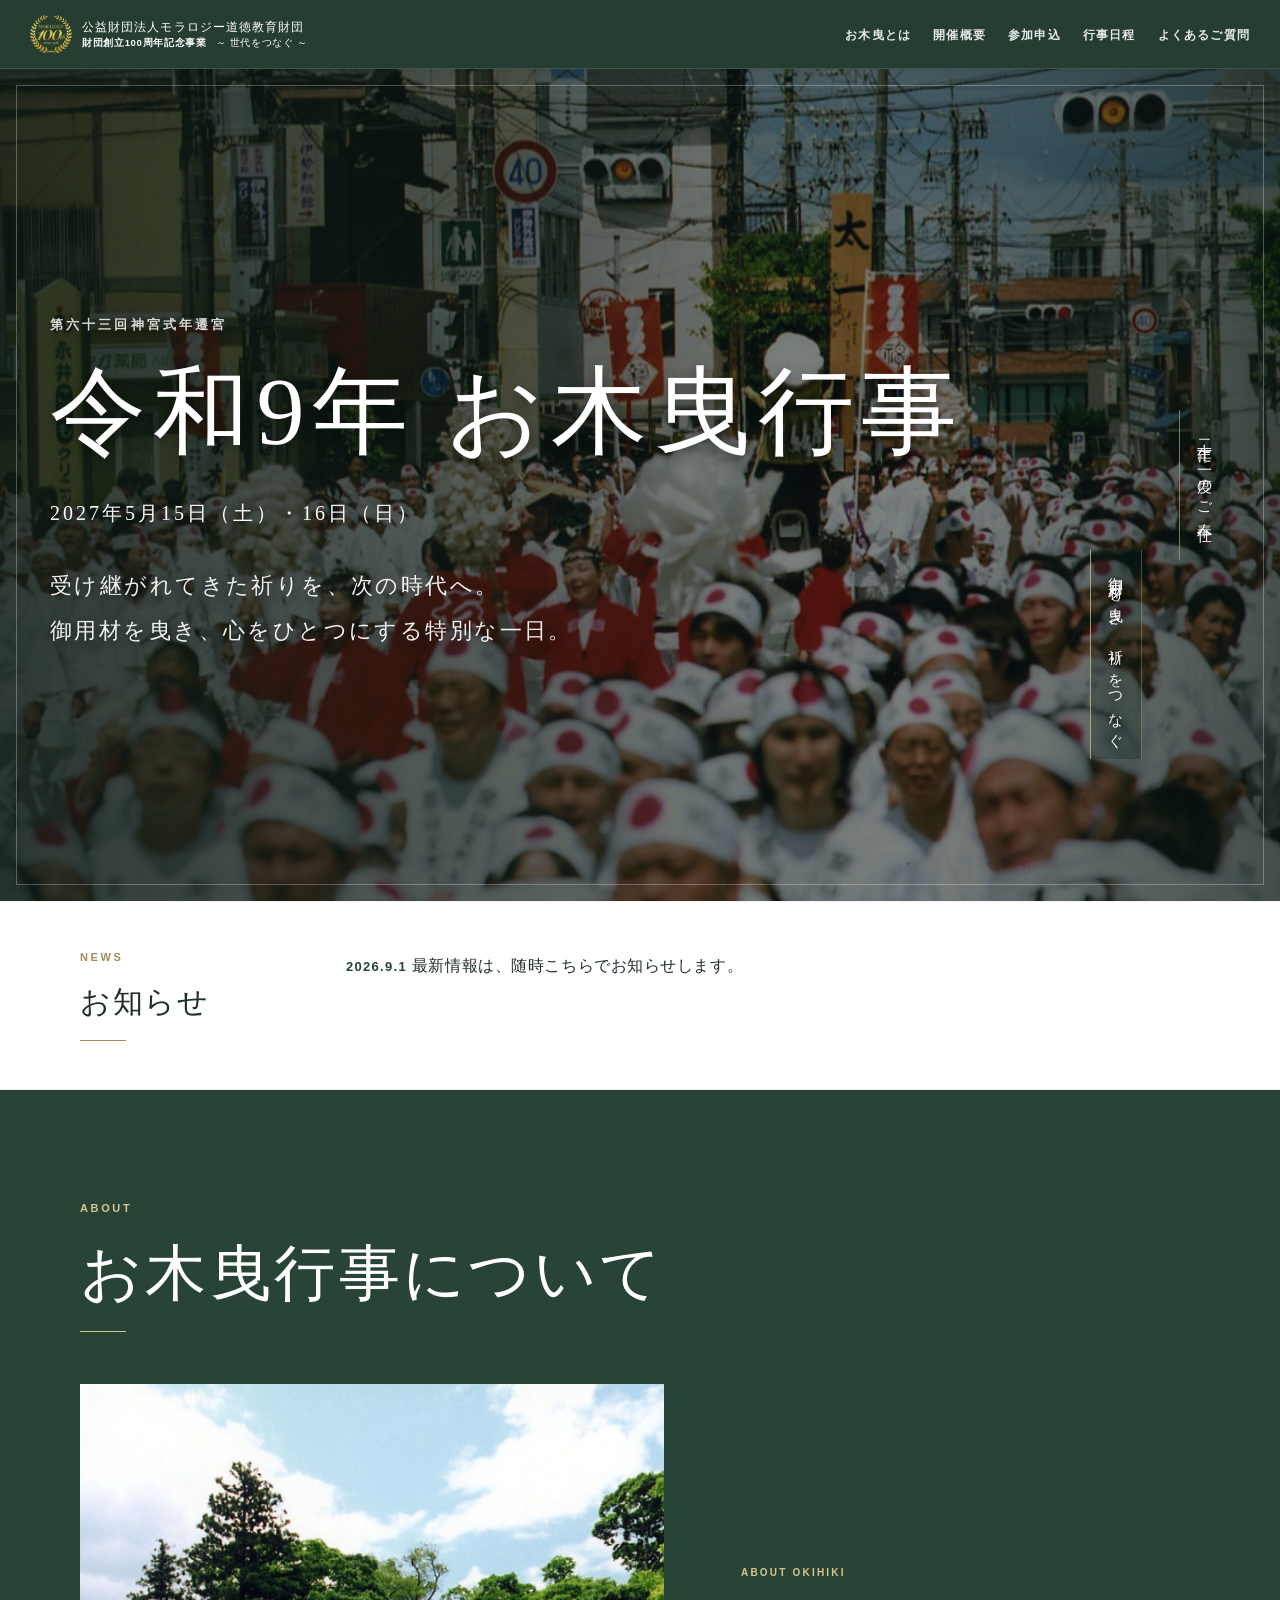
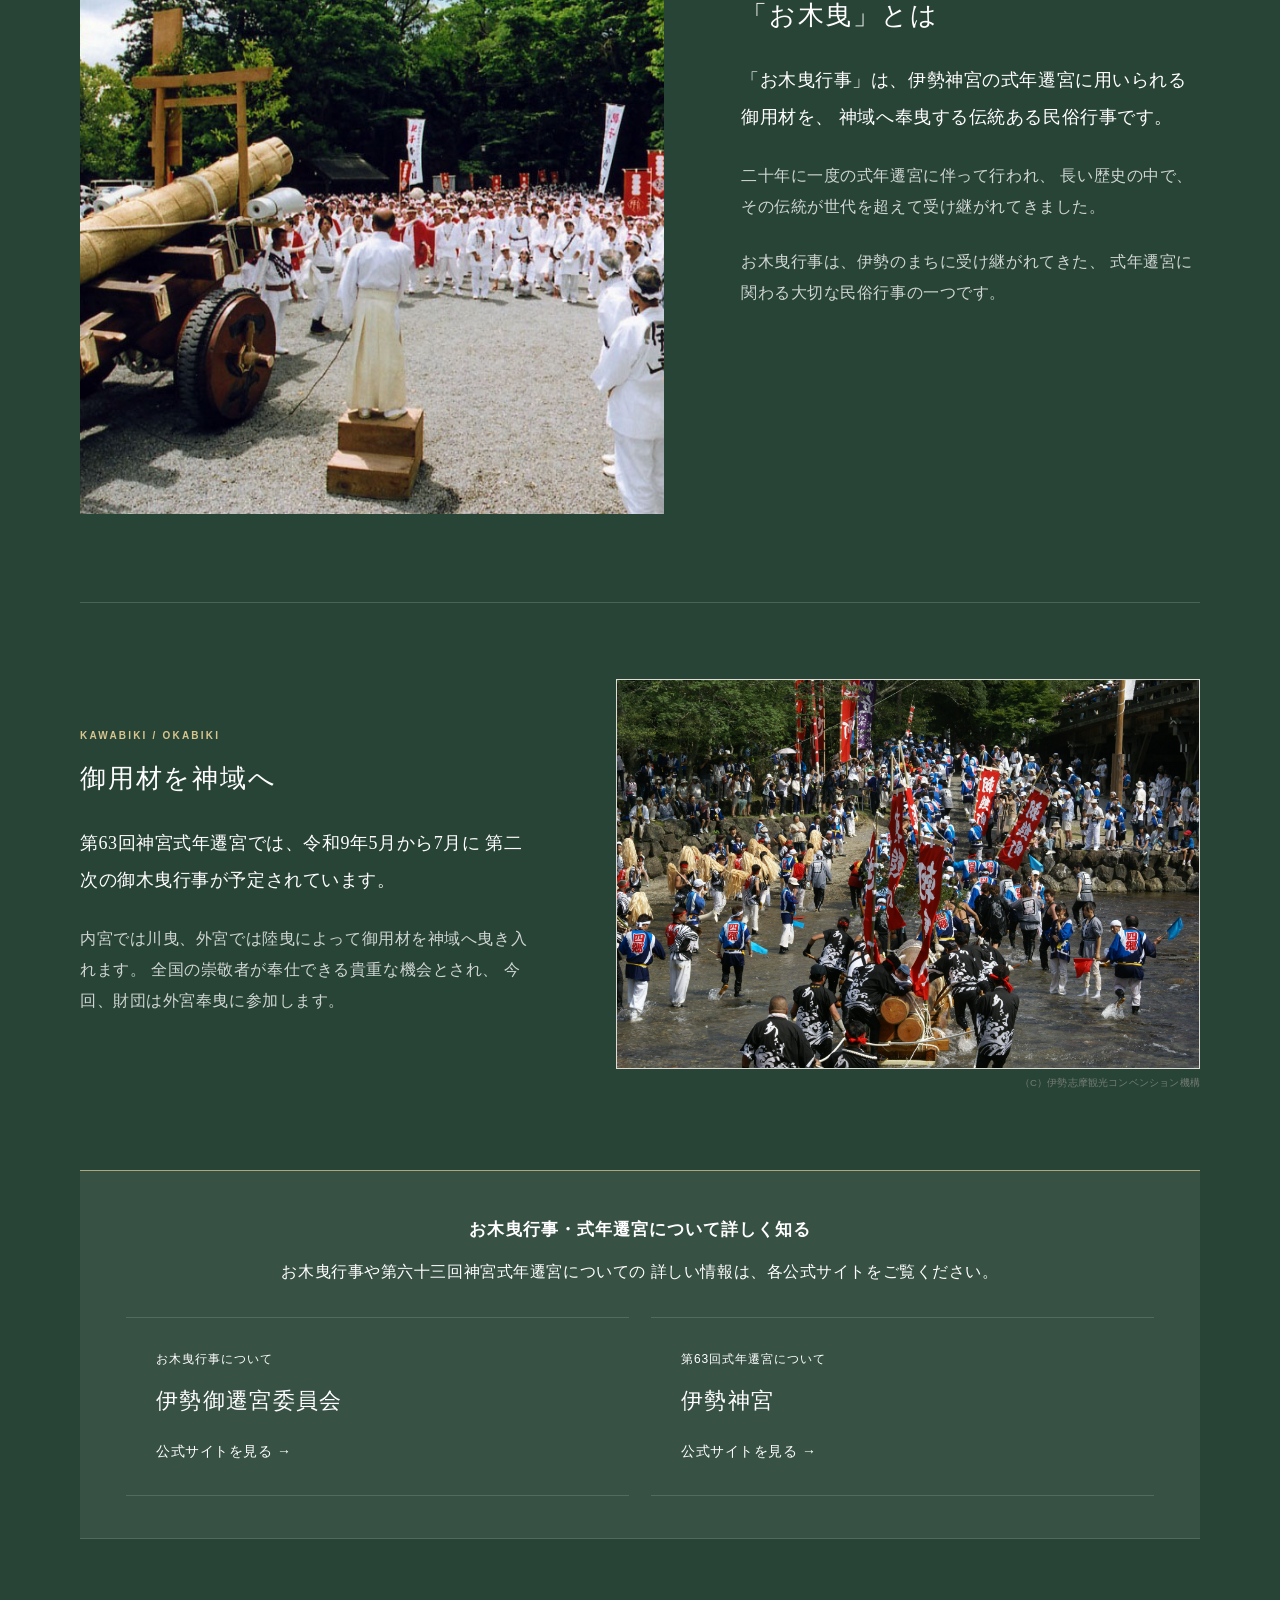
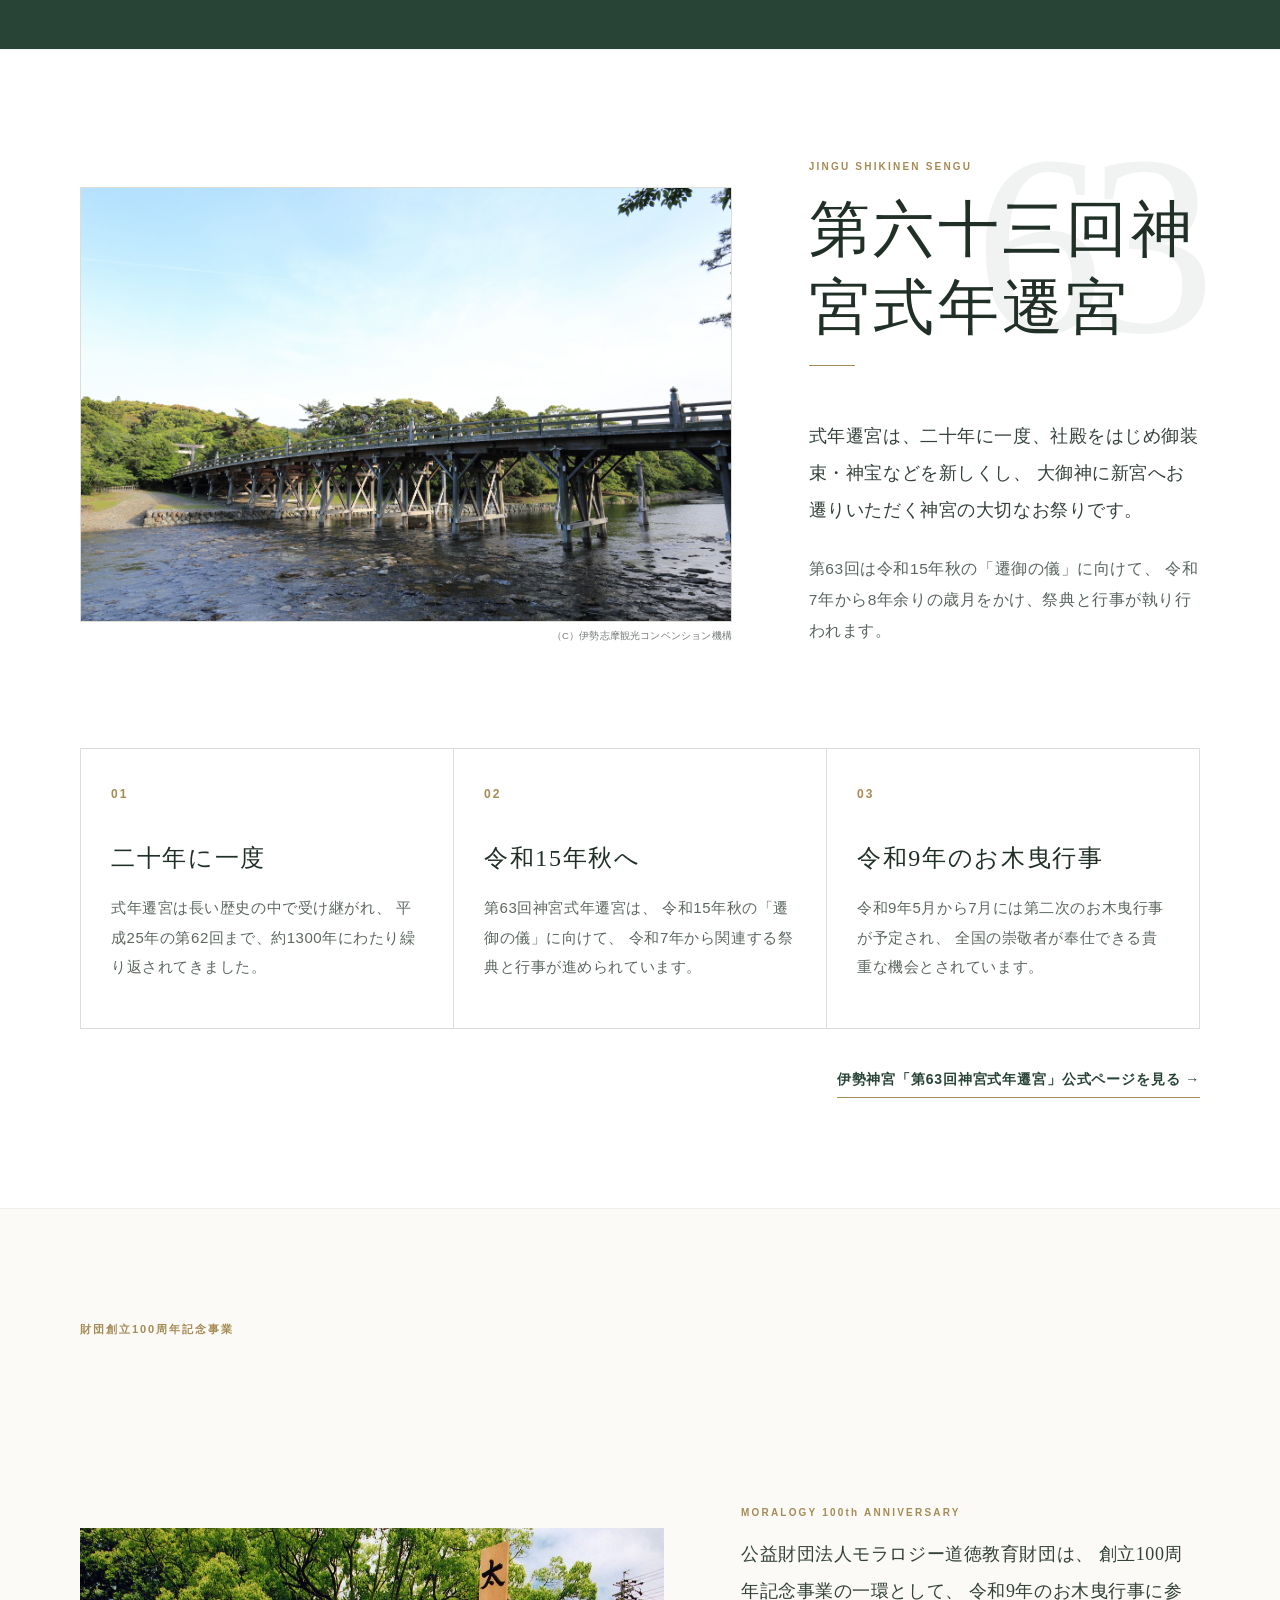
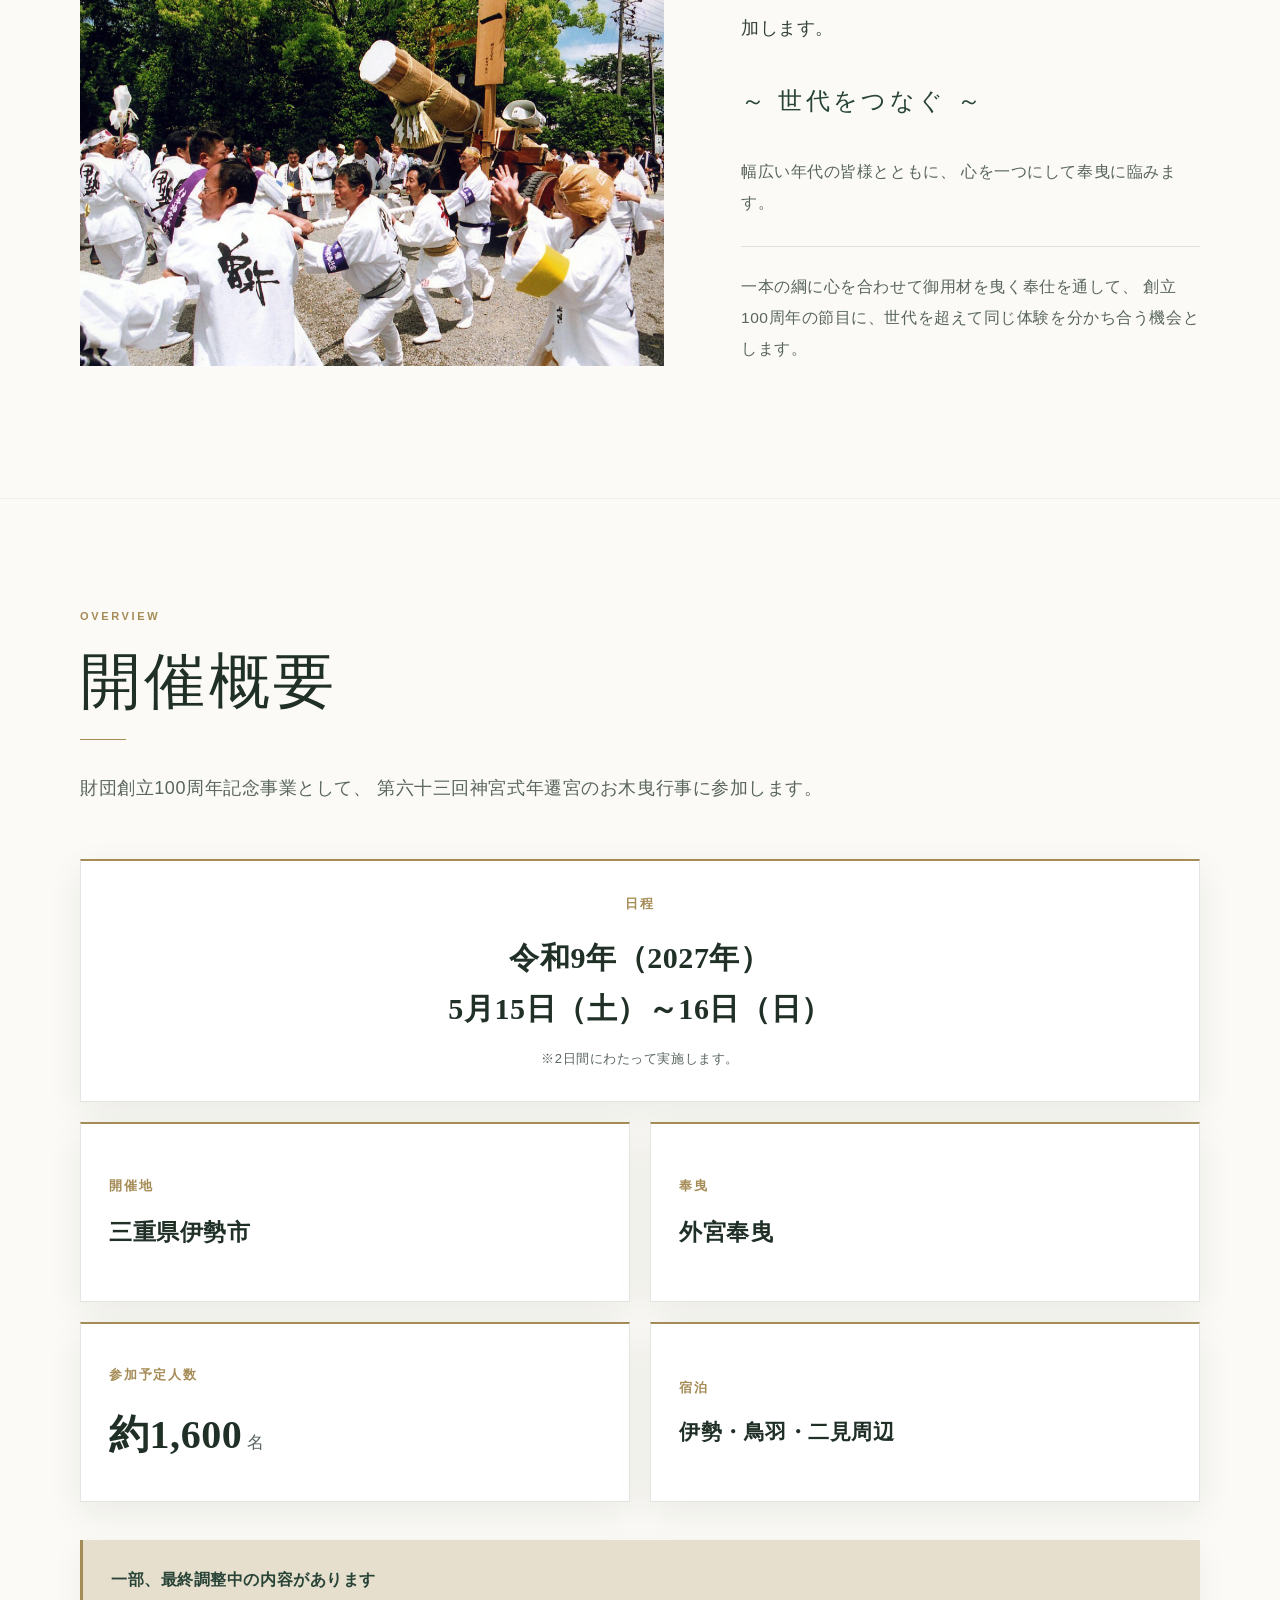
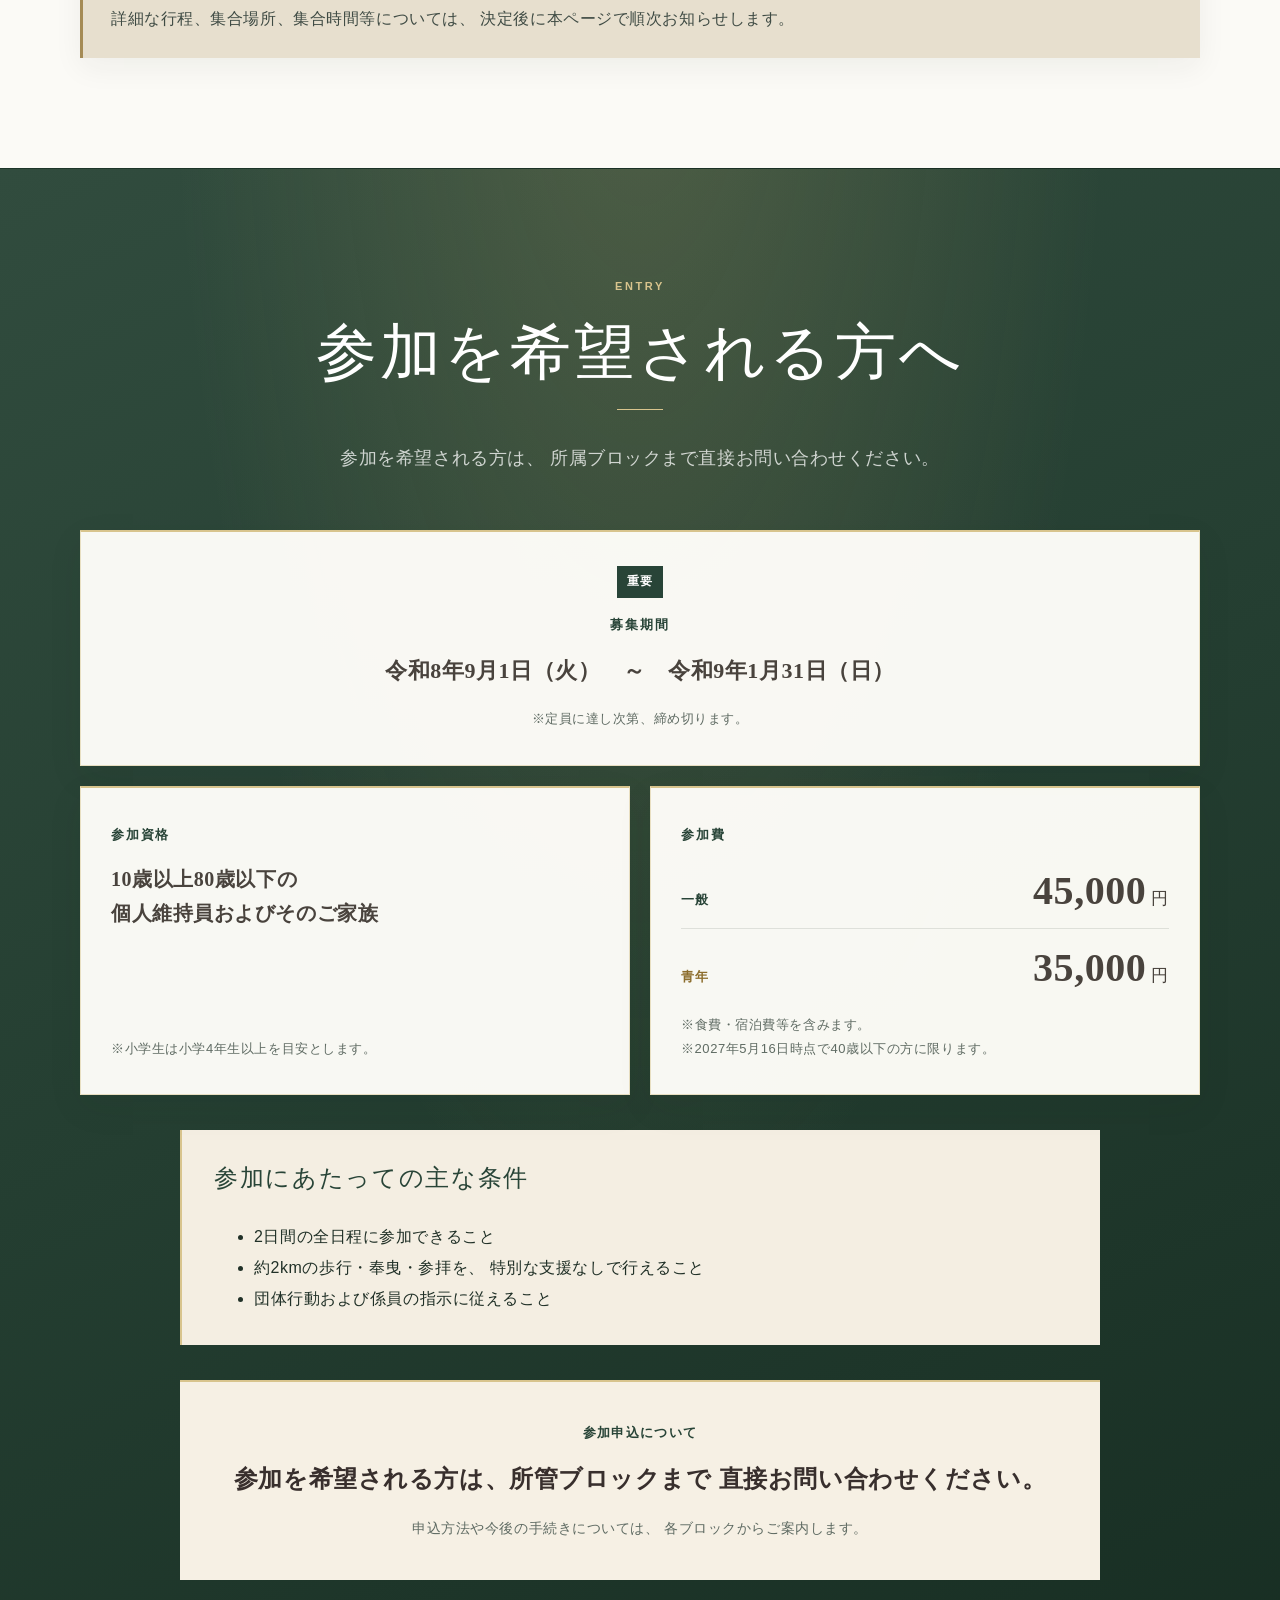
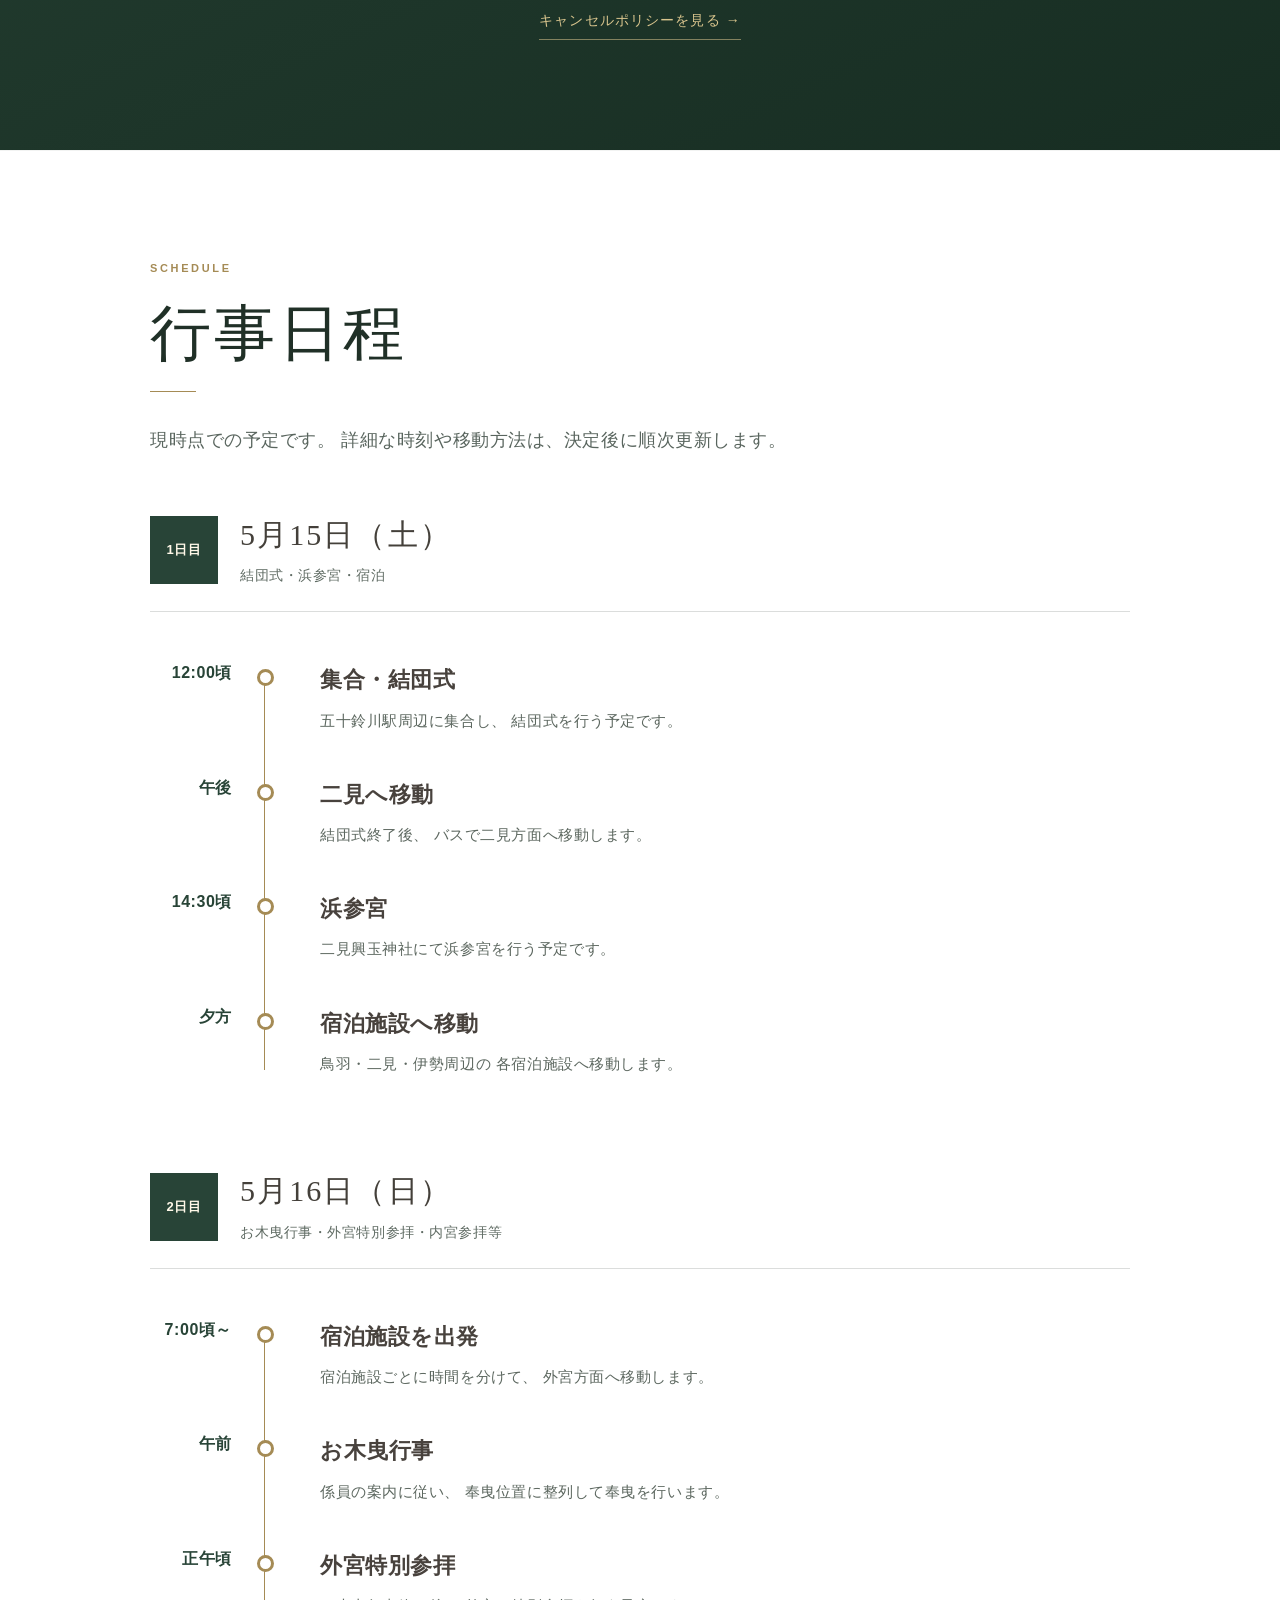
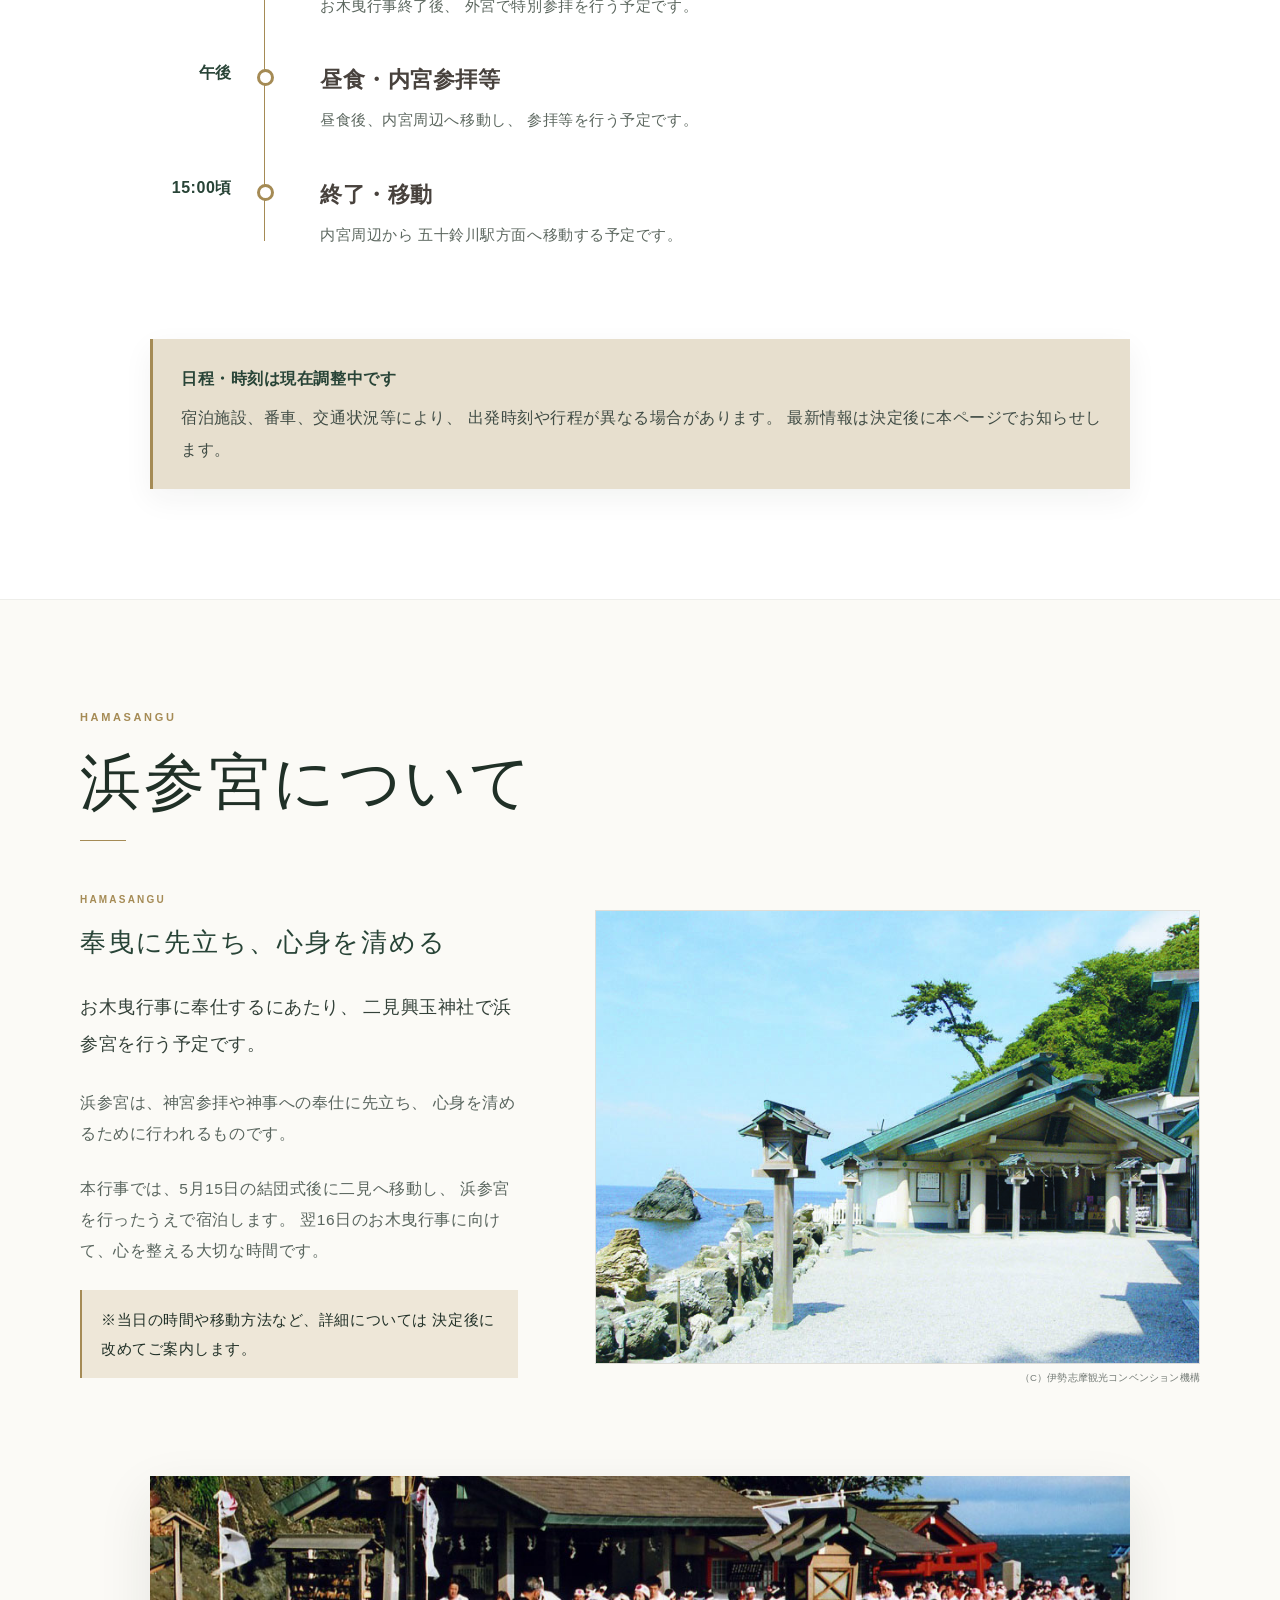
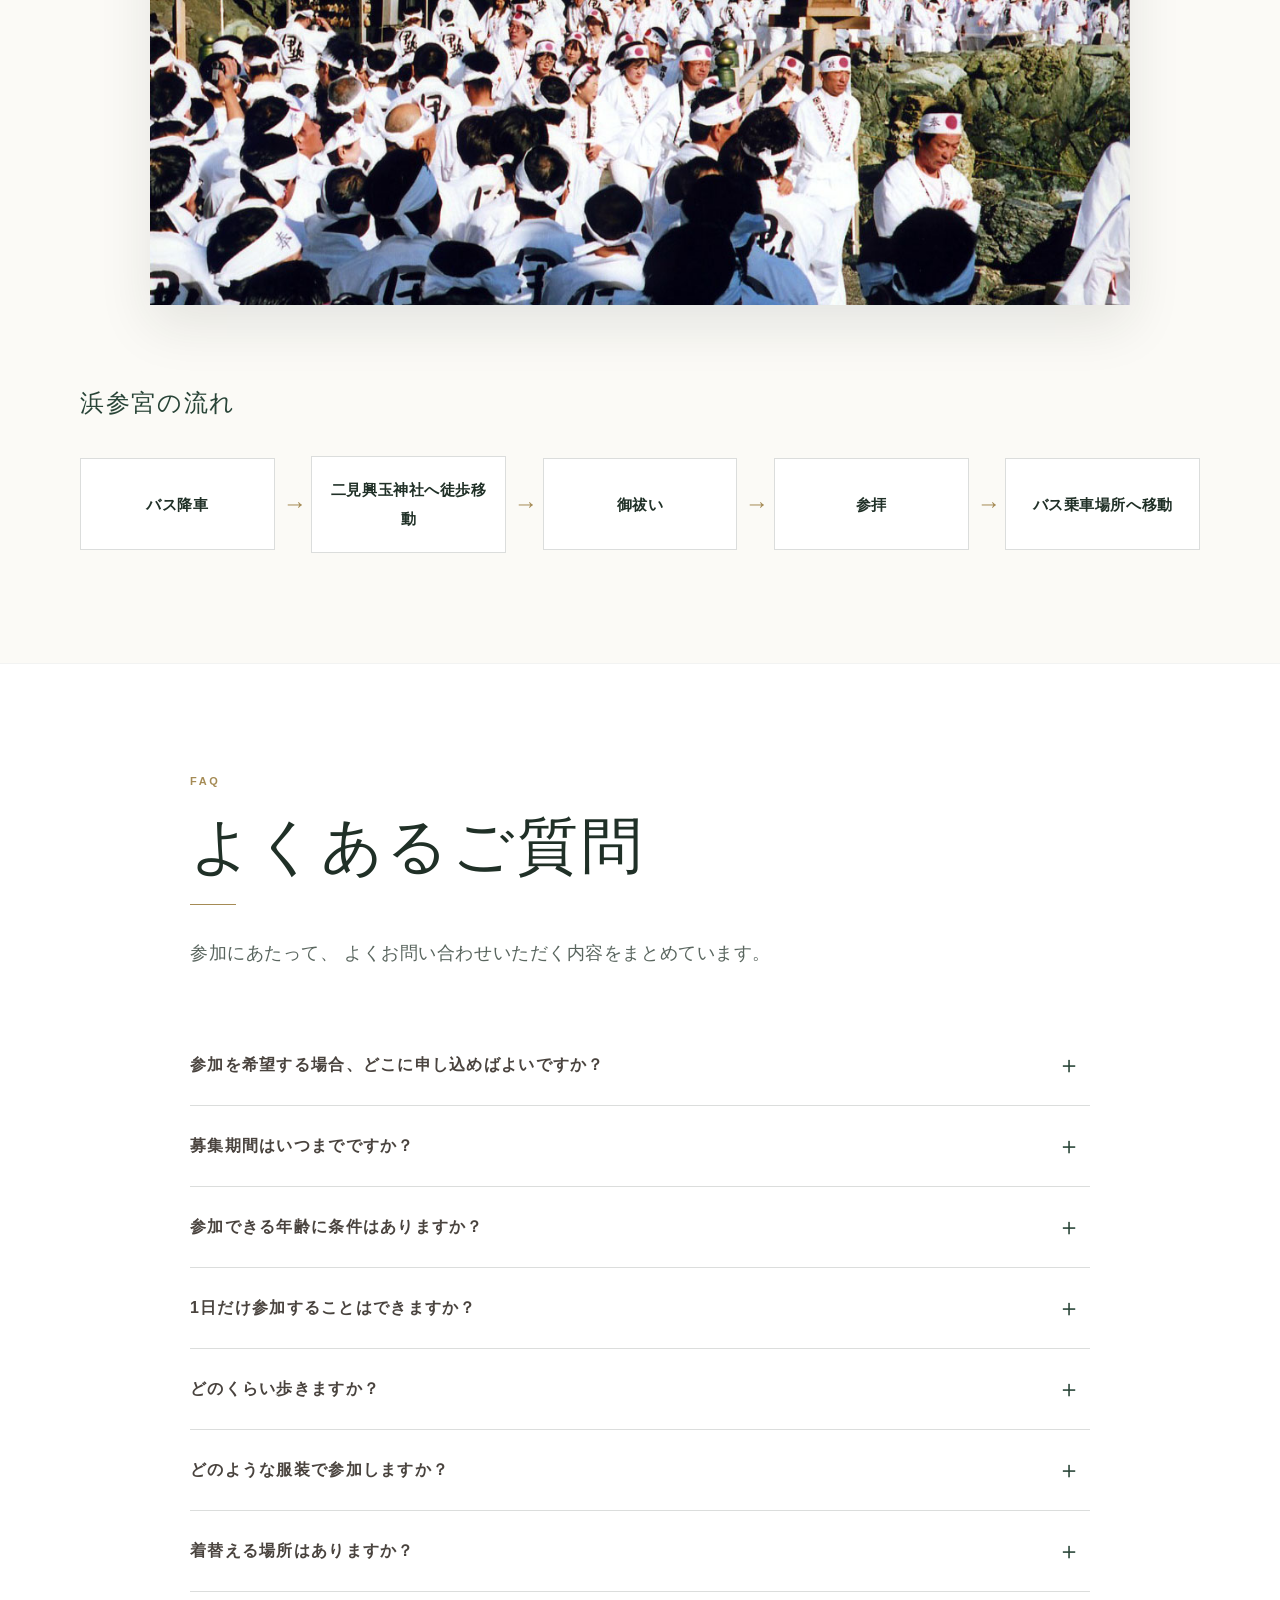
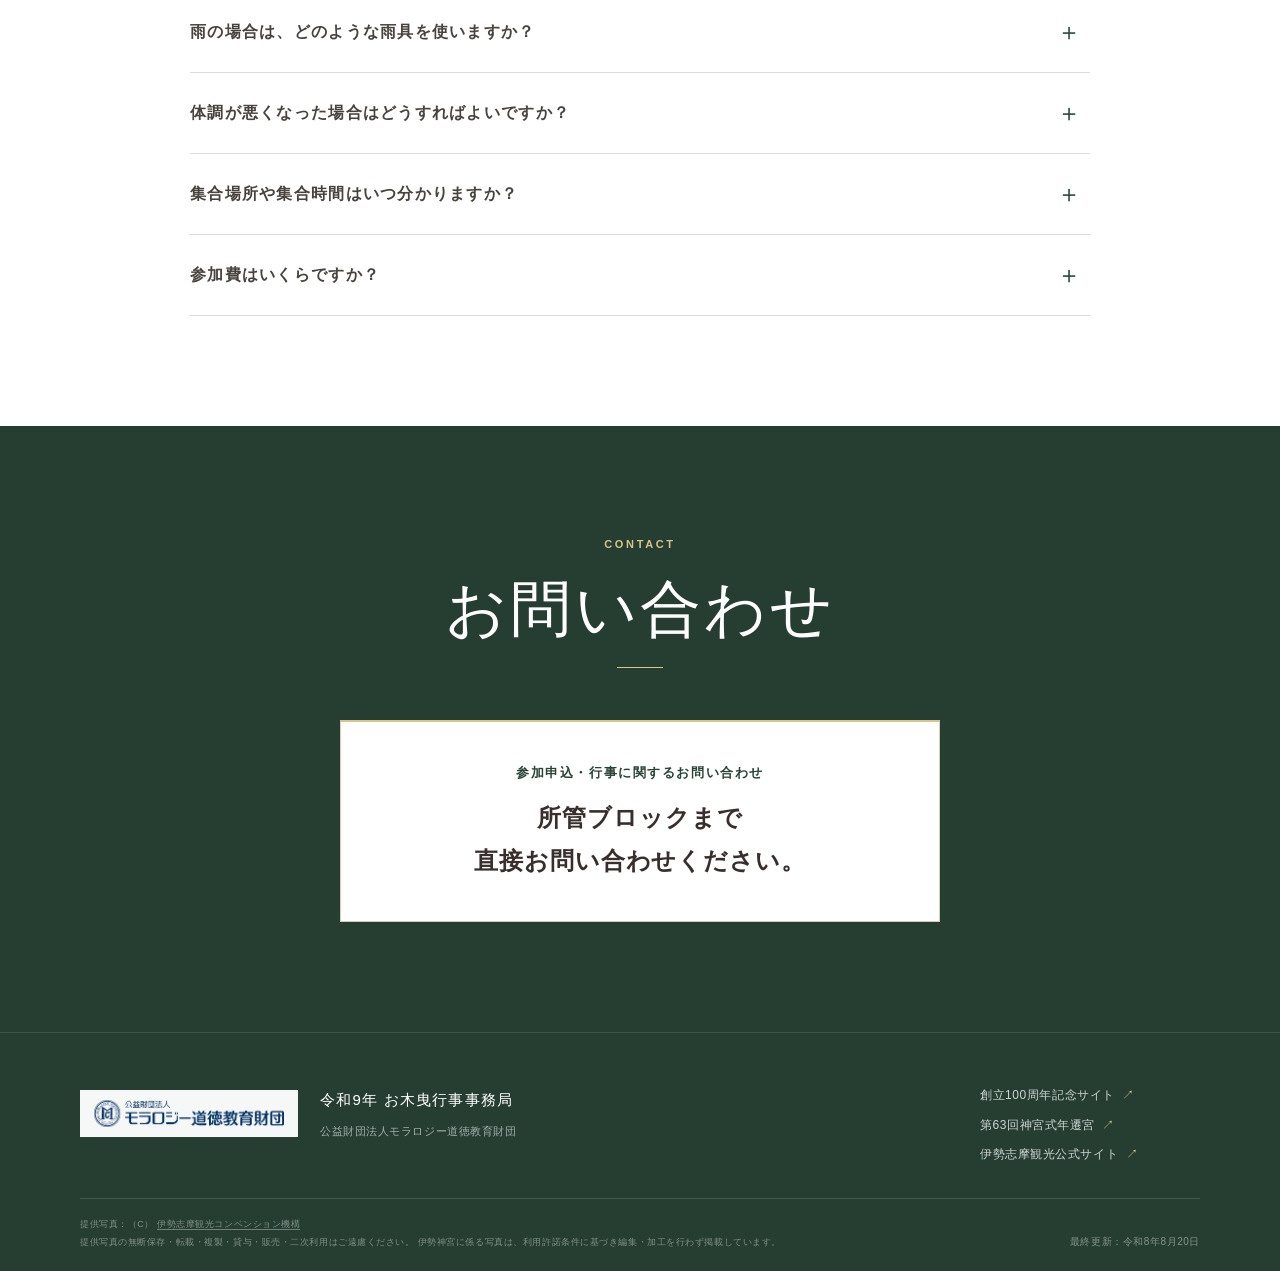
==== commit 6d6e5cd7: "Update index.html" ====
--- a/index.html
+++ b/index.html
@@ -16,7 +16,7 @@
     content="noindex,nofollow"
   >
 
-  <title>令和9年 お木曳行事</title>
+  <title>お木曳</title>
 
   <!-- デザイン用CSS -->
   <link
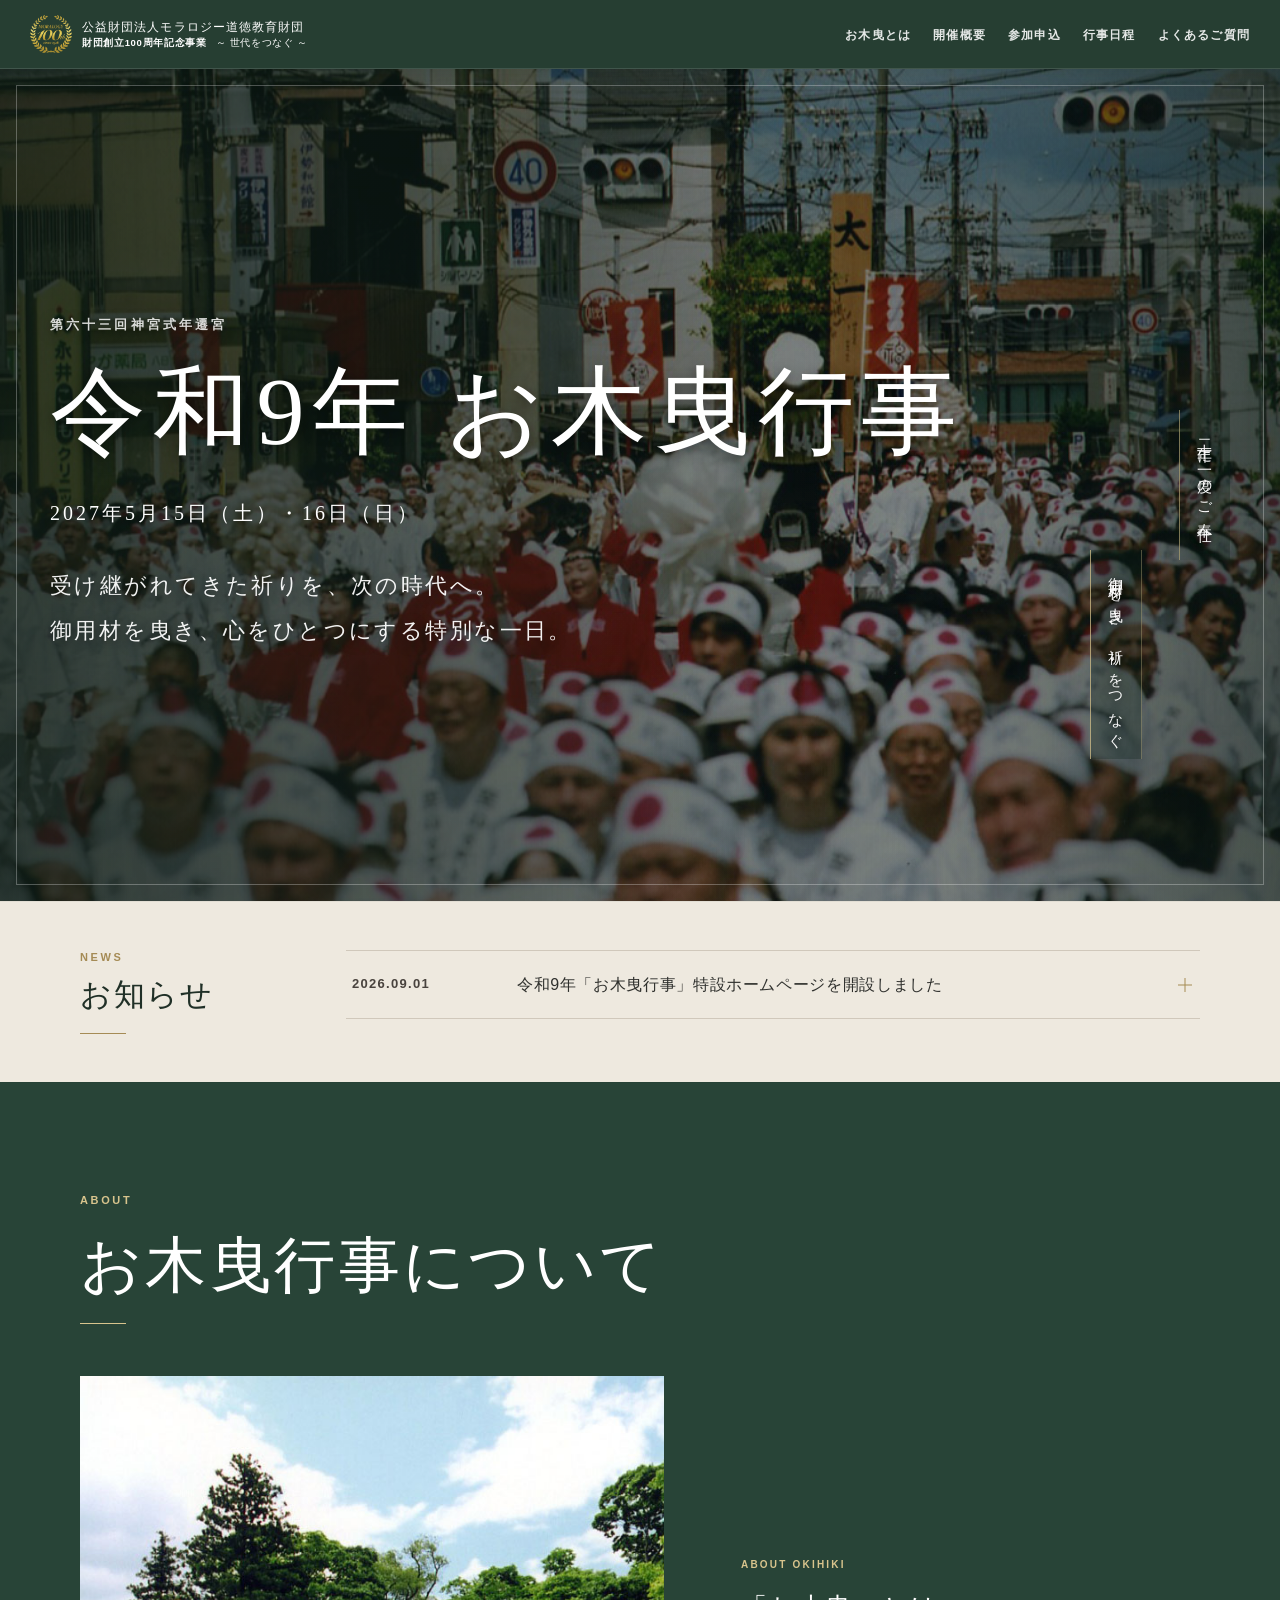
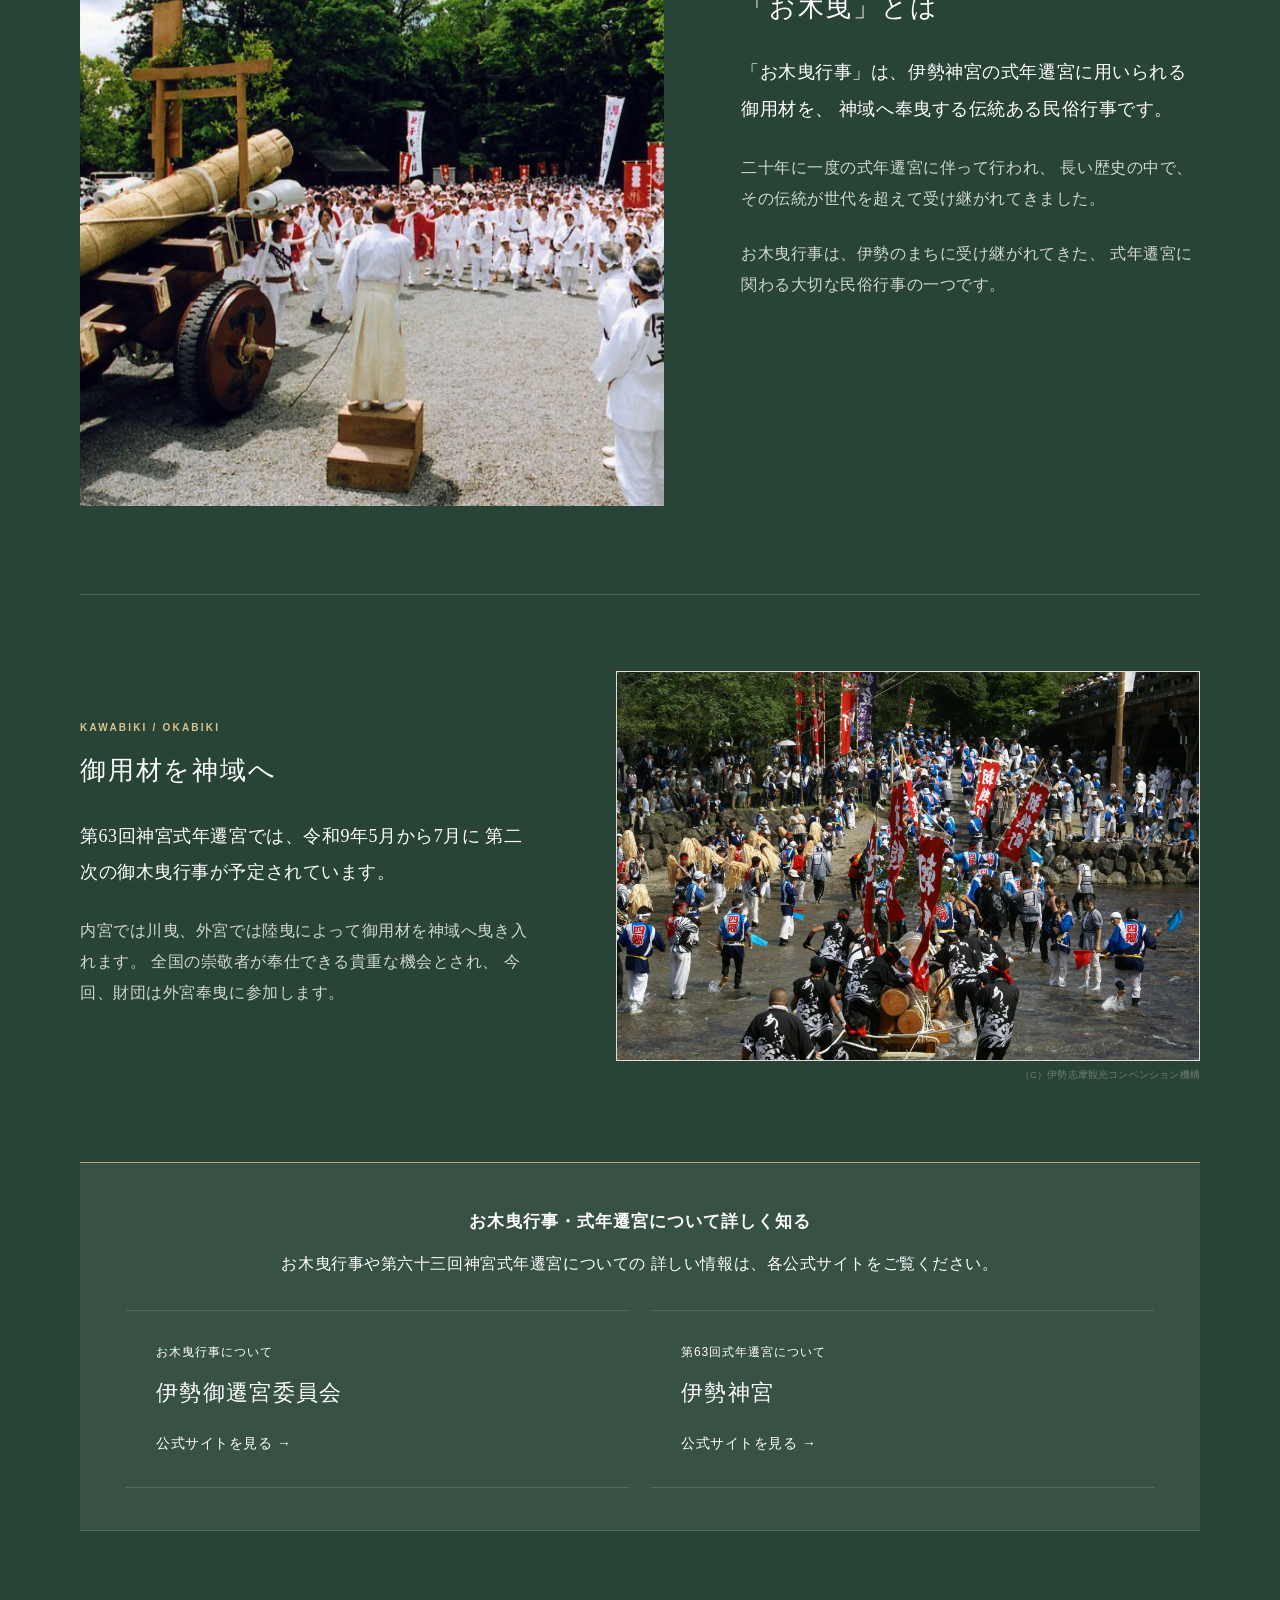
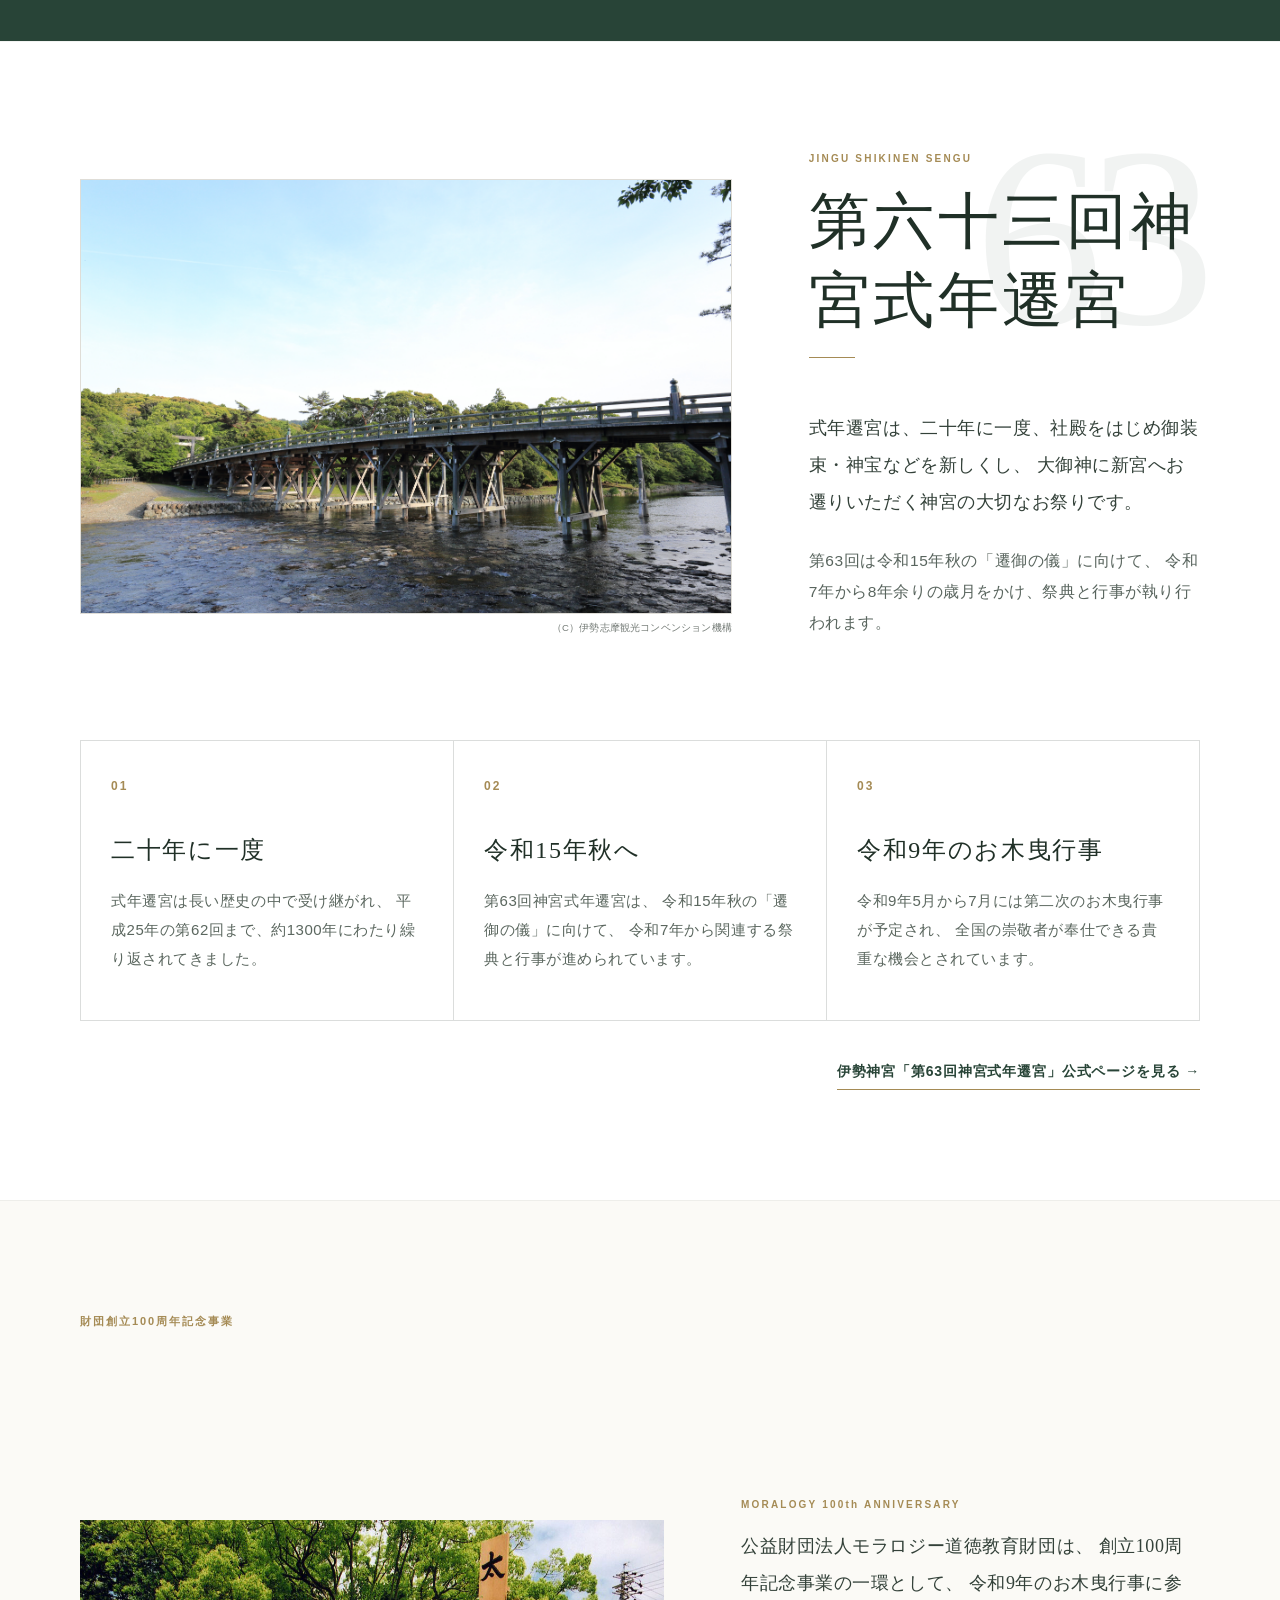
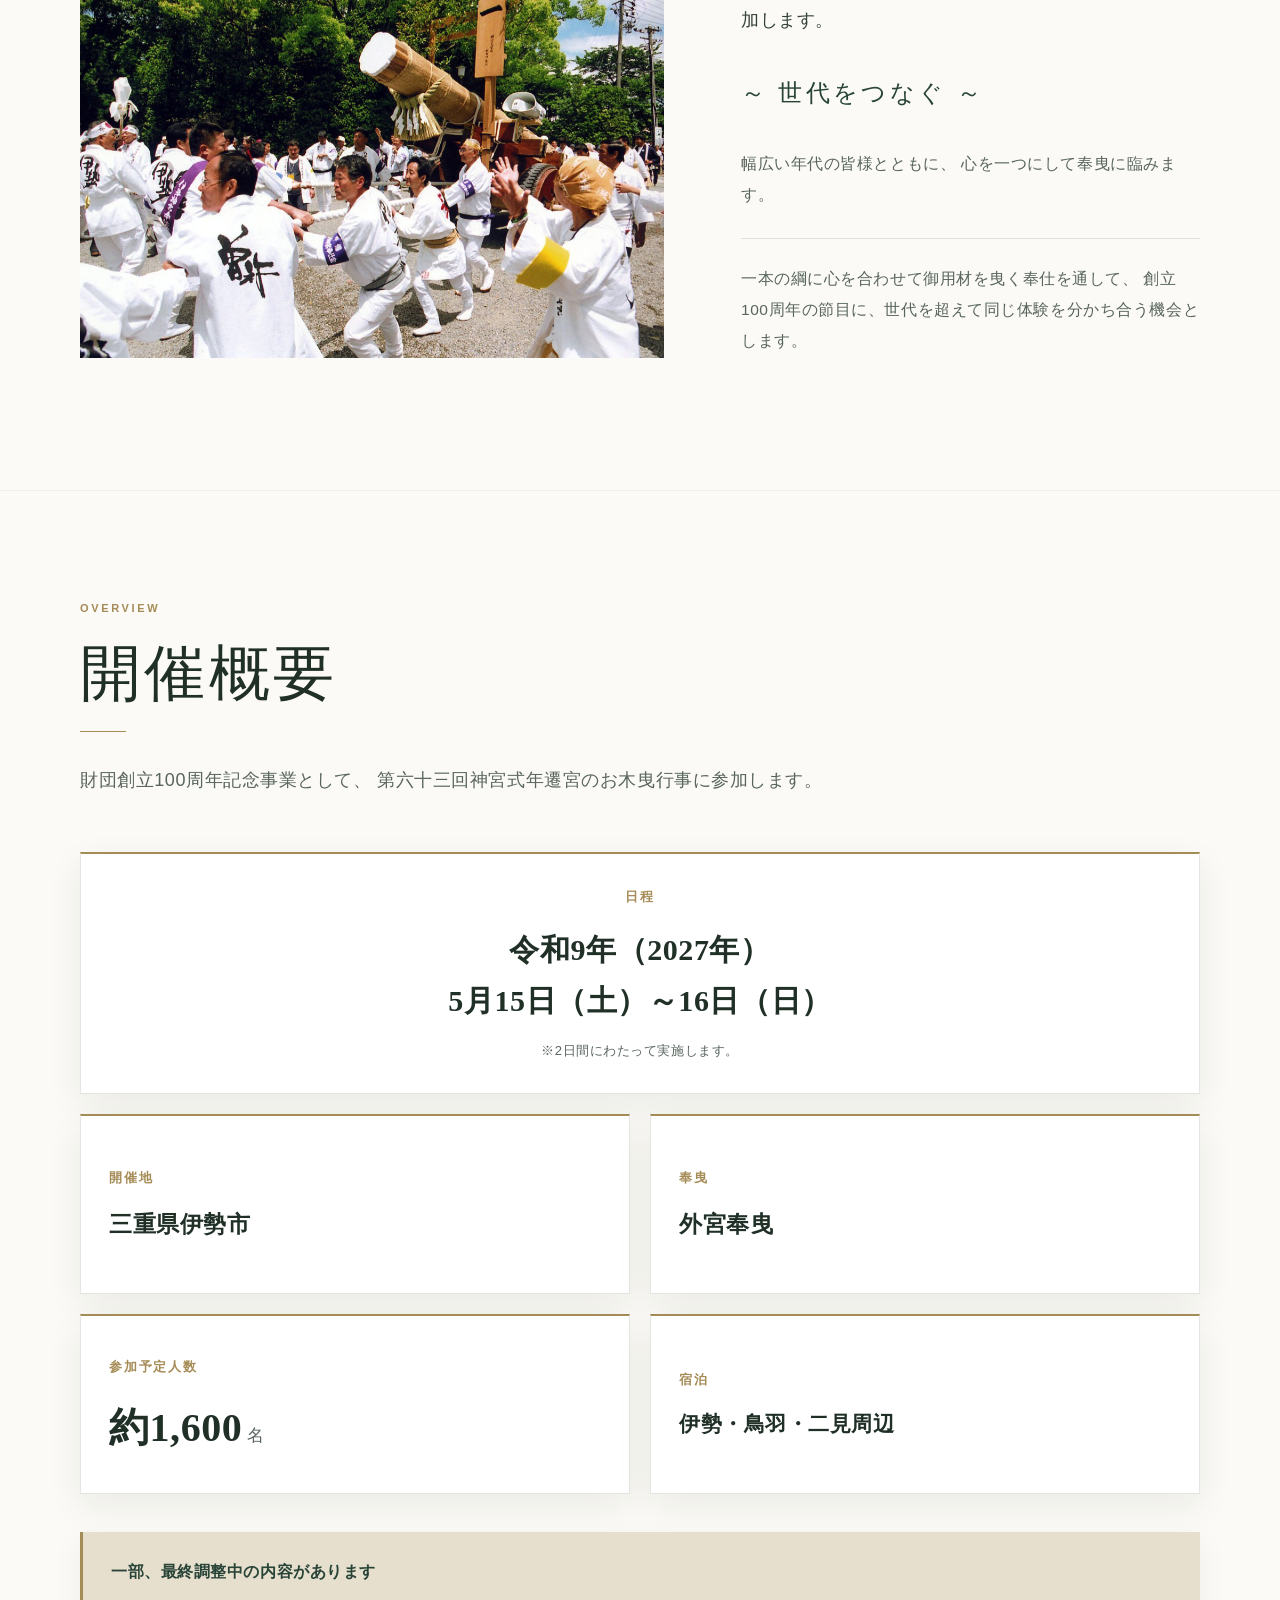
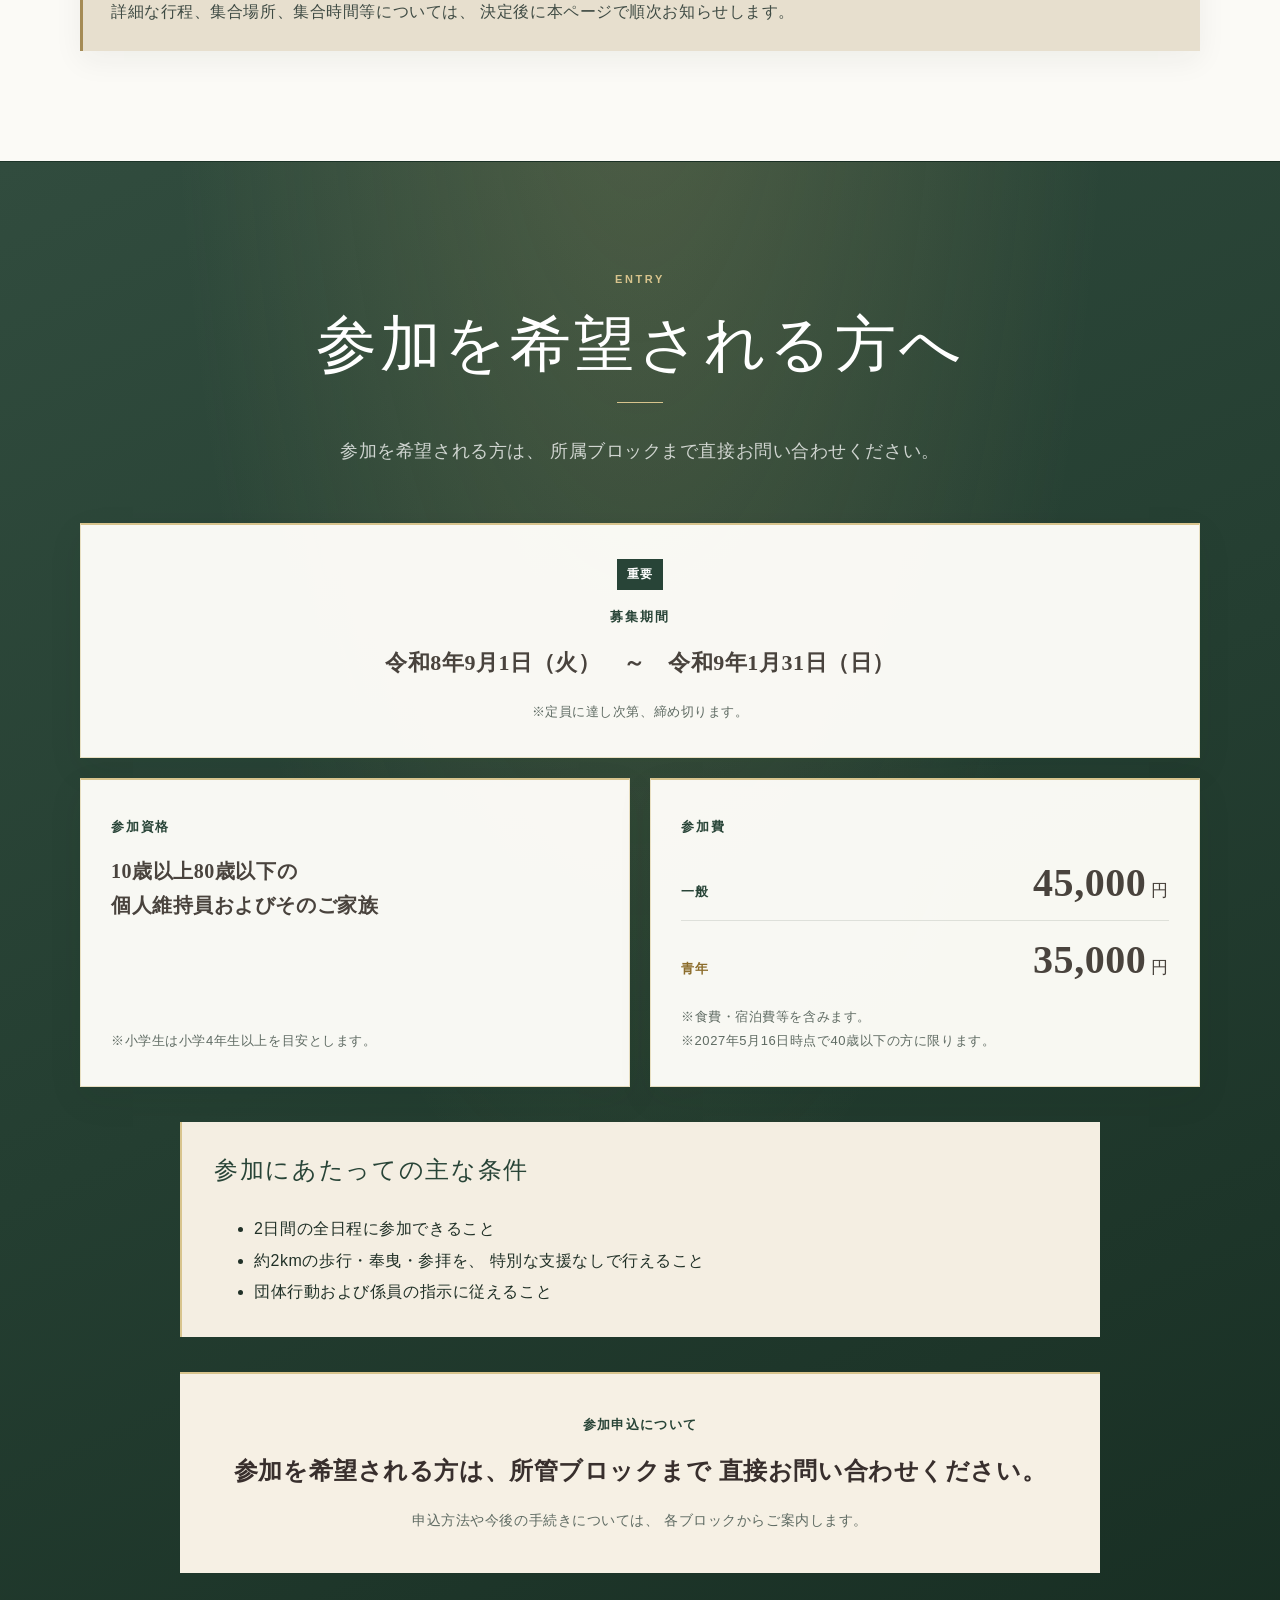
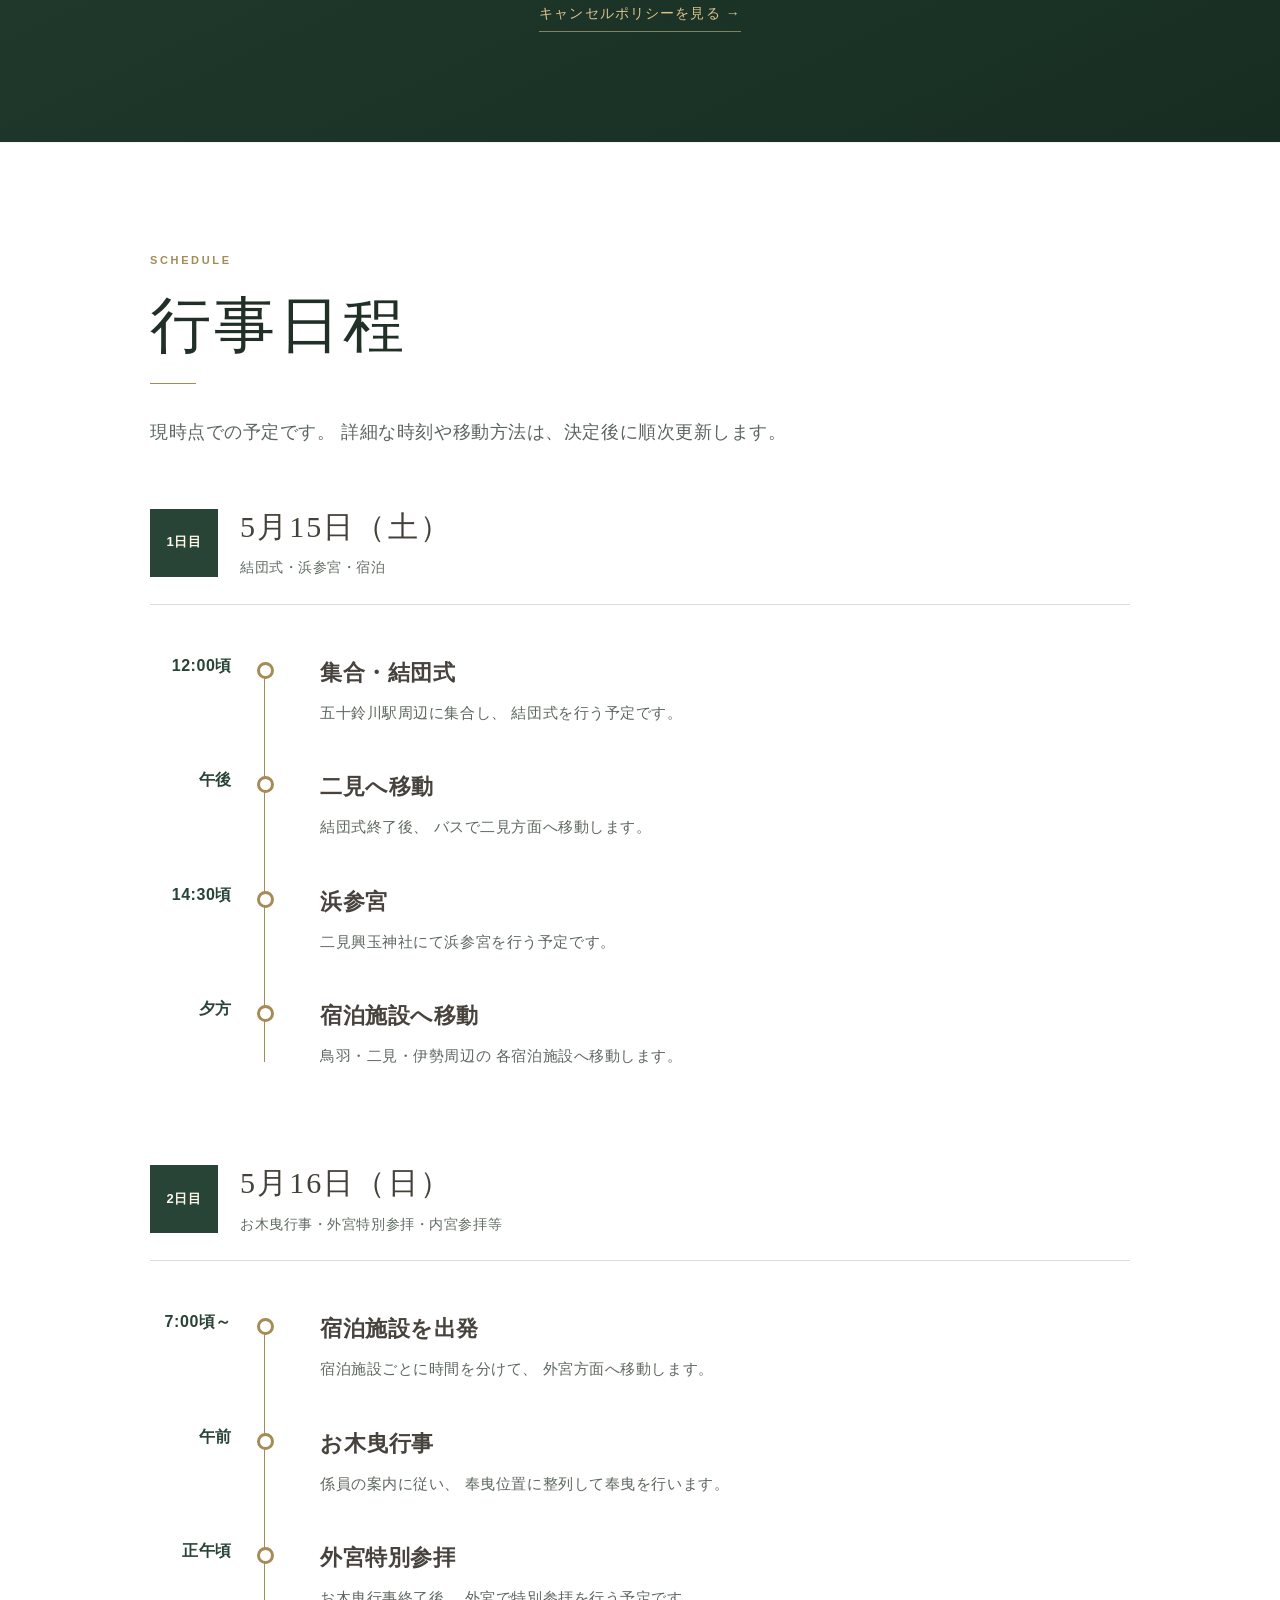
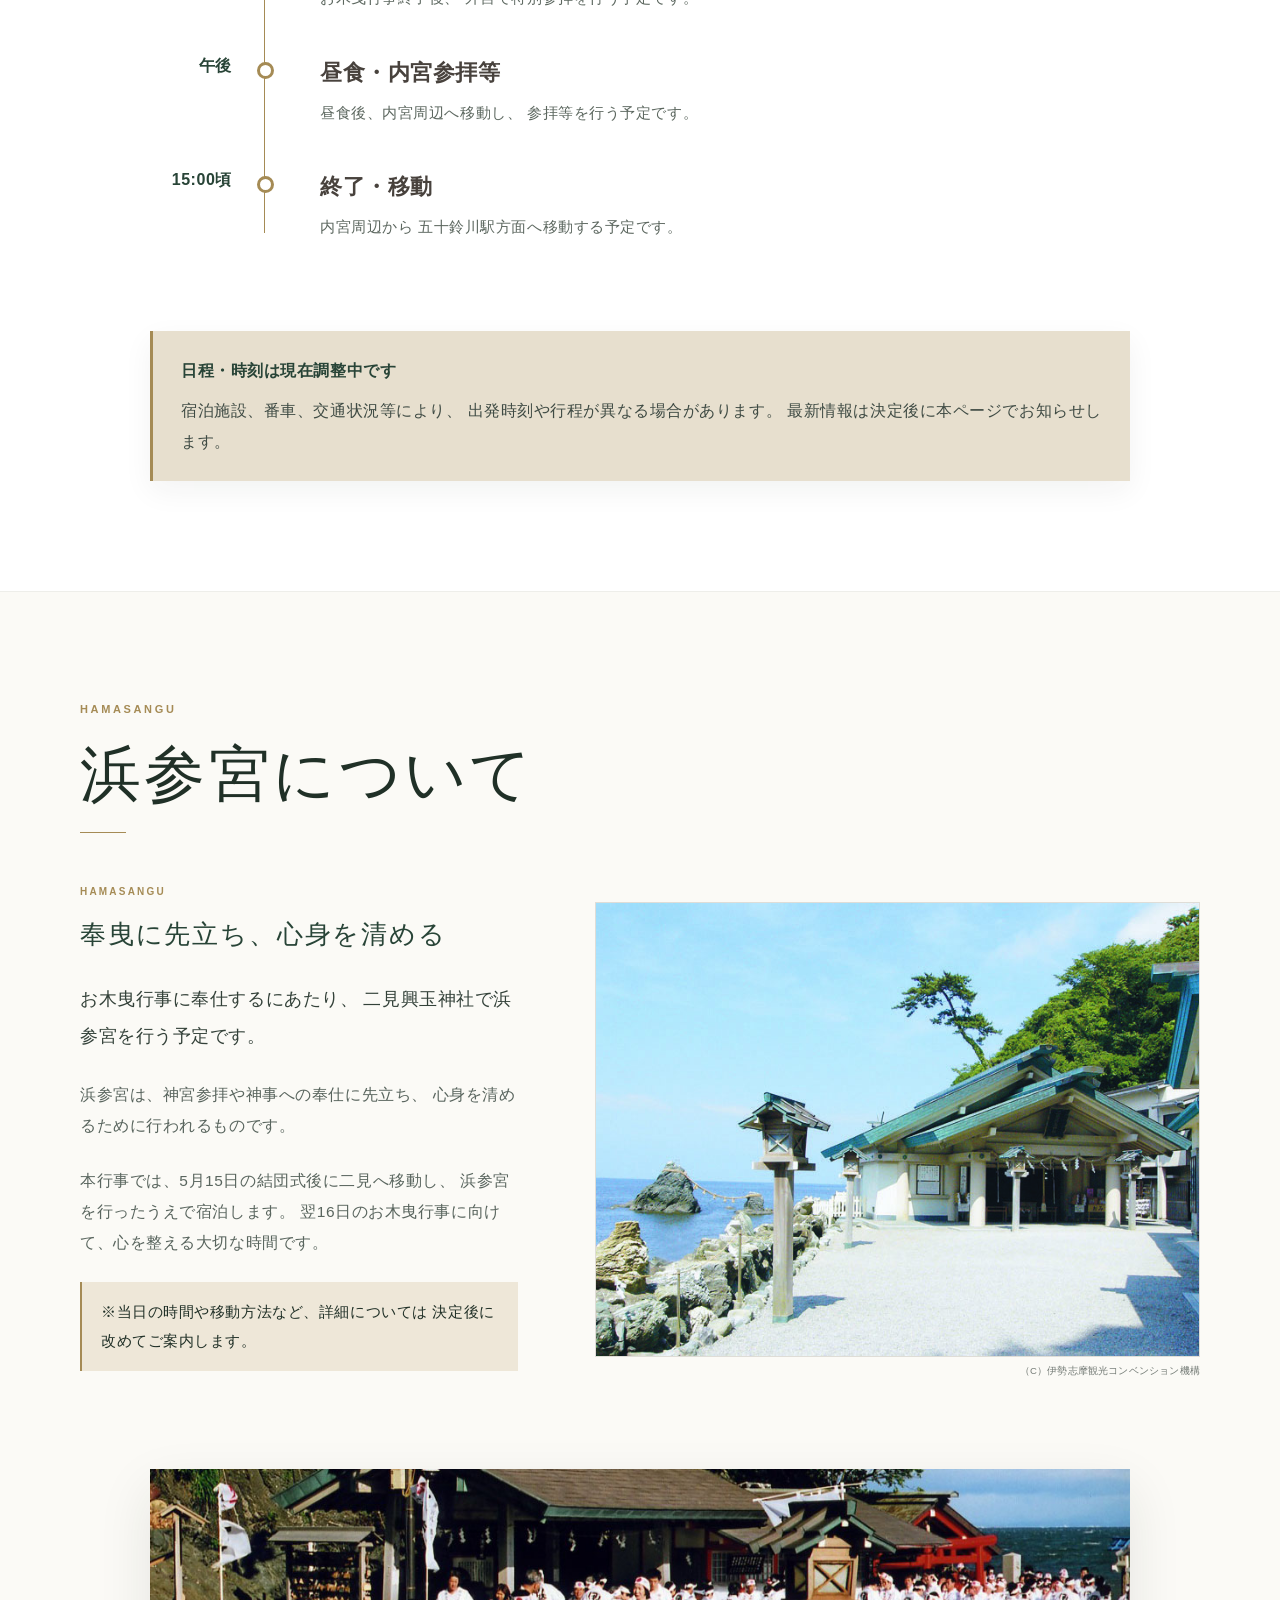
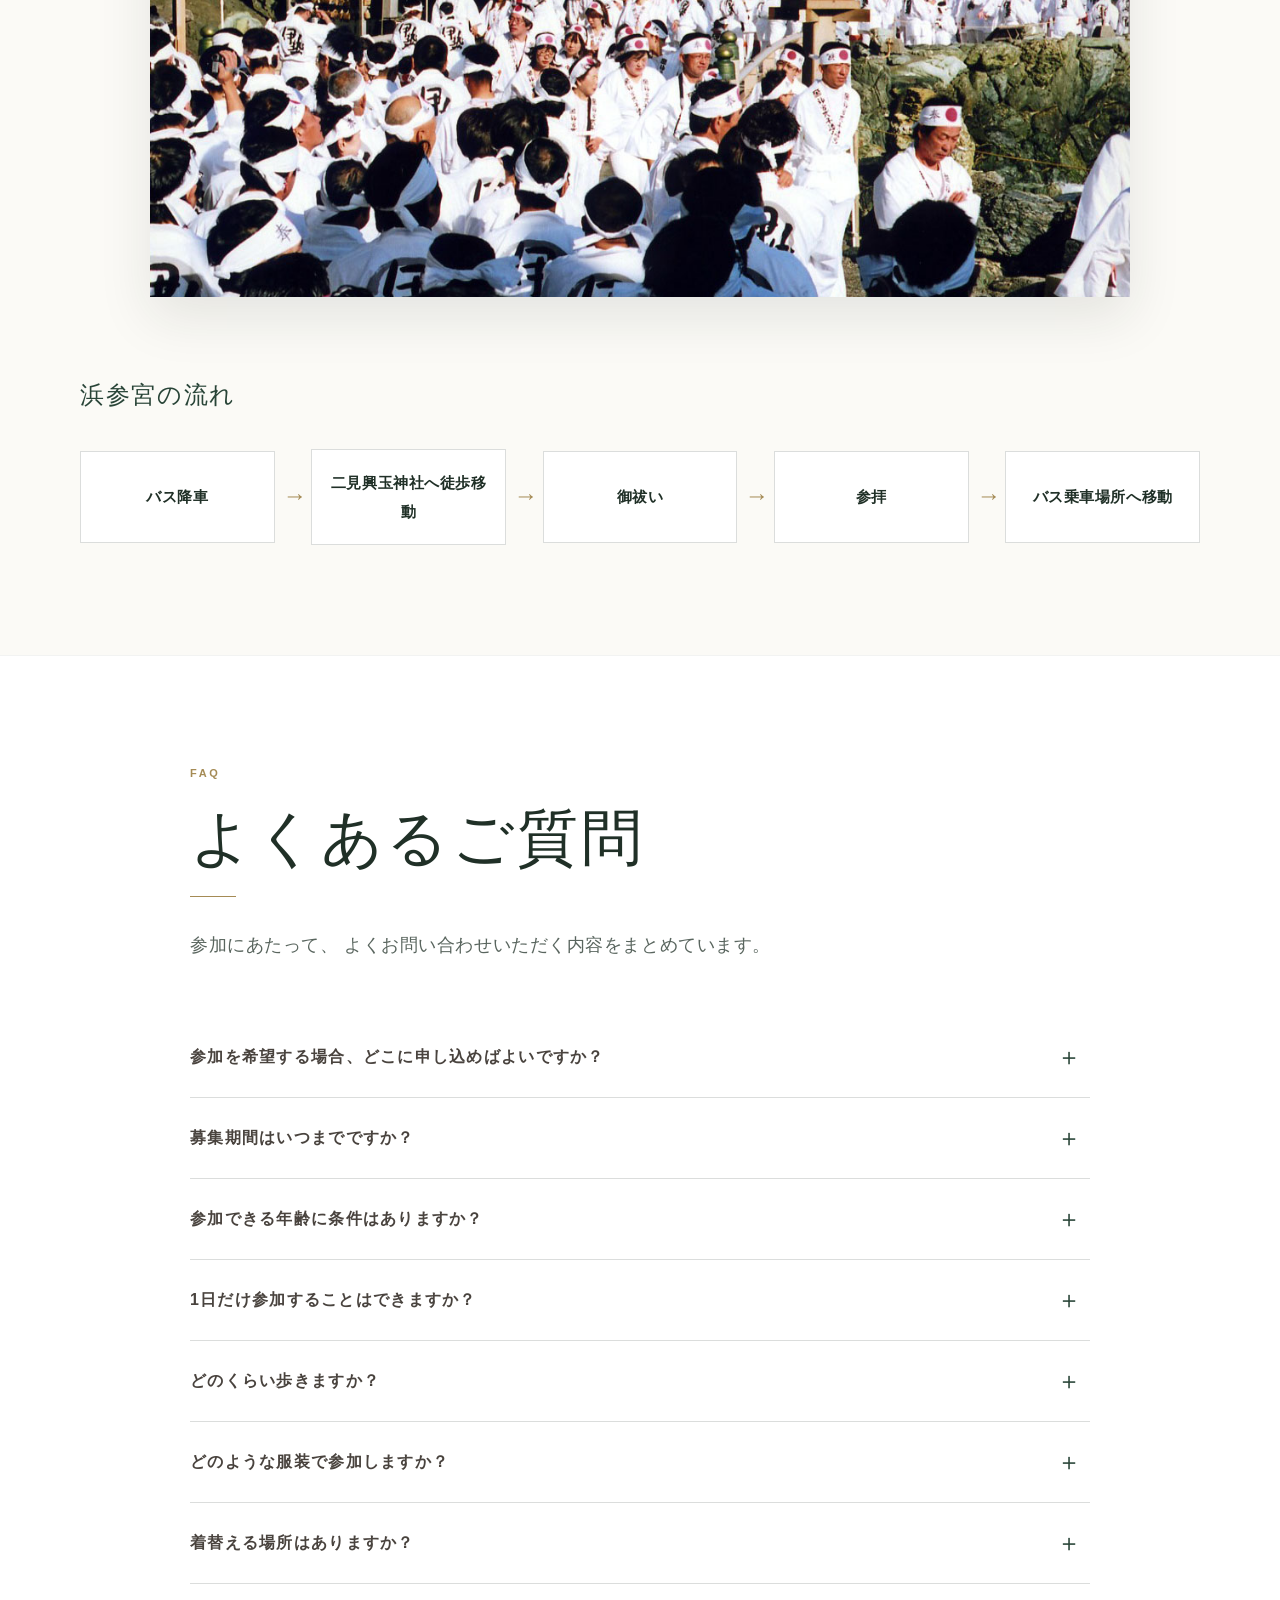
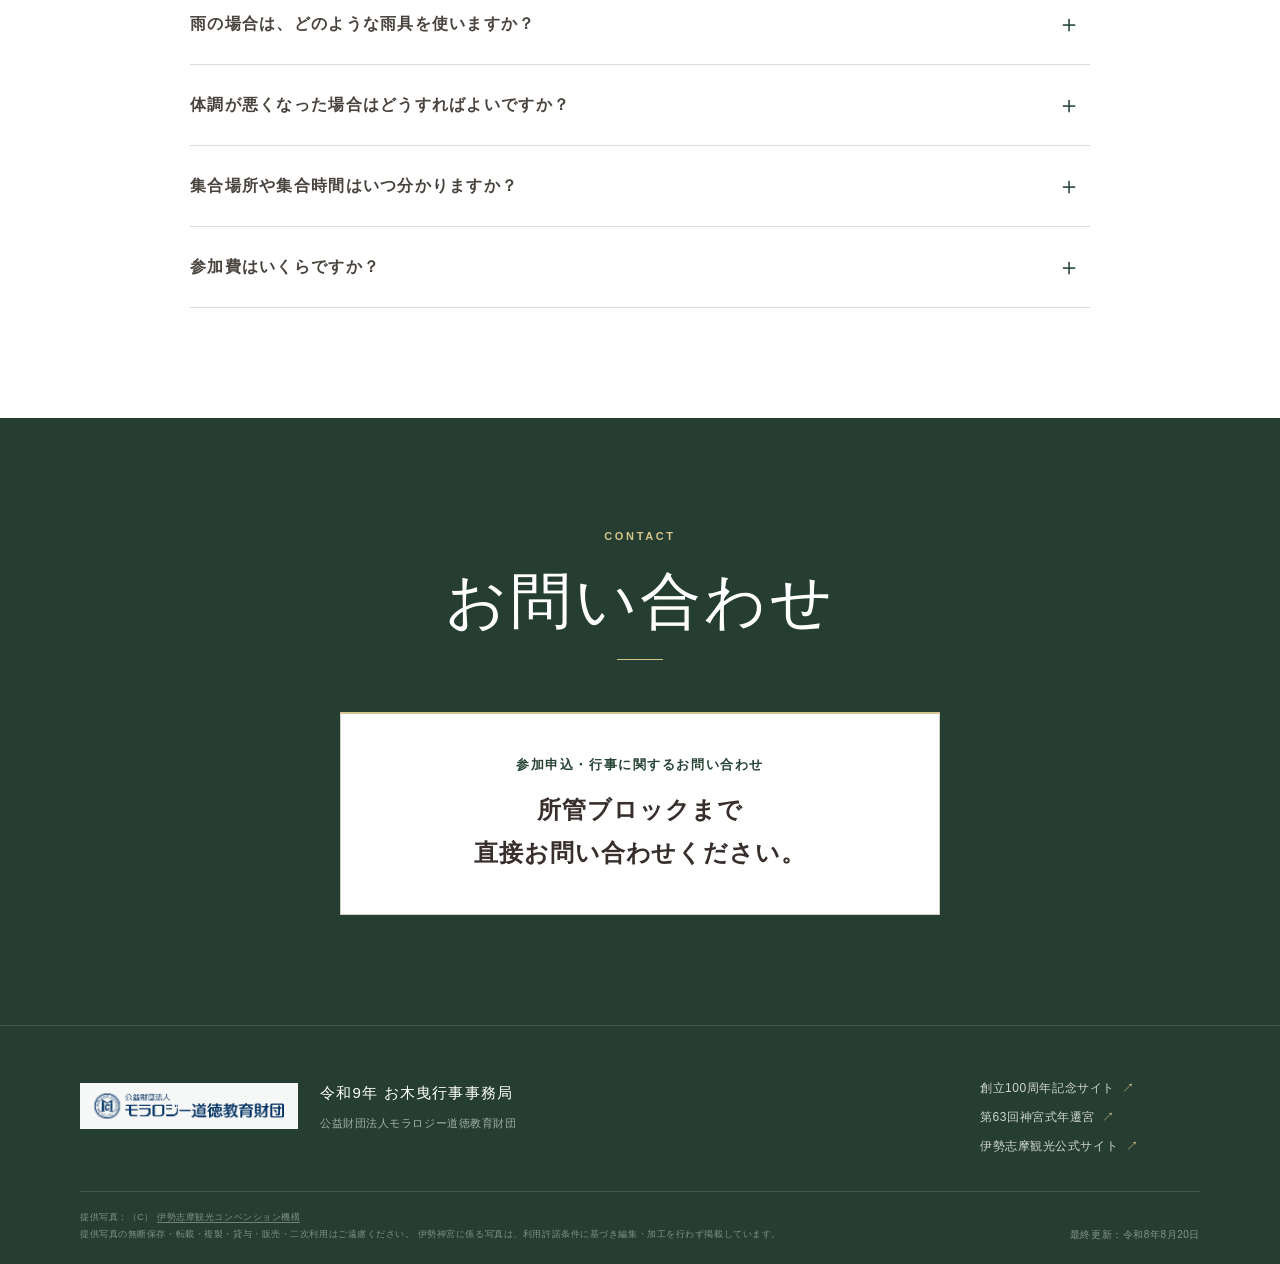
==== commit 4989642b: "Update news section in index.html" ====
--- a/index.html
+++ b/index.html
@@ -191,33 +191,60 @@
     </section>
 
 
-    <!-- ==============================
-         お知らせ
-    ============================== -->
-
-    <section class="section news">
-
-      <div class="section-inner">
-
-        <h2>
-          お知らせ
-        </h2>
-
-        <div class="news-box">
+<!-- ==============================
+     お知らせ
+============================== -->
+
+<section class="section news" id="news">
+
+  <div class="section-inner">
+
+    <h2>
+      お知らせ
+    </h2>
+
+    <div class="news-list">
+
+      <!-- お知らせ 01 -->
+      <details class="news-item">
+
+        <summary class="news-summary">
+
+          <span class="news-date">
+            2026.09.01
+          </span>
+
+          <span class="news-title">
+            令和9年「お木曳行事」特設ホームページを開設しました
+          </span>
+
+          <span
+            class="news-icon"
+            aria-hidden="true"
+          ></span>
+
+        </summary>
+
+        <div class="news-content">
 
           <p>
-            <span class="news-date">
-              2026.9.1
-            </span>
-
-            最新情報は、随時こちらでお知らせします。
-          </p>
-
-        </div>
-
-      </div>
-
-    </section>
+            本ページでは、行事の概要や参加方法などを順次ご案内いたします。
+          </p>
+
+          <p>
+            なお、当日の行程、集合場所、集合時間につきましては、
+            決定次第、本ページにて随時更新いたします。
+          </p>
+
+        </div>
+
+      </details>
+
+    </div>
+
+  </div>
+
+</section>
 
 
     <!-- ==============================
--- a/style.css
+++ b/style.css
@@ -831,9 +831,9 @@
   padding-top: 48px;
   padding-bottom: 48px;
 
-  background: #ffffff;
-  border-bottom: 1px solid var(--line-light);
-}
+  background-color: #eee9df;
+}
+
 
 .news .section-inner {
   display: grid;
@@ -842,29 +842,50 @@
   gap: 46px;
 }
 
+
 .news h2 {
   margin: 0;
-  font-size: 30px;
-}
+
+  font-size: 31px;
+}
+
+
+.news h2::before {
+  margin-bottom: 10px;
+}
+
+
+/* ------------------------------------------
+   お知らせ一覧
+------------------------------------------ */
 
 .news-list {
   border-top: 1px solid rgba(100, 85, 60, 0.22);
 }
 
+
 .news-item {
   margin: 0;
 
-  background: transparent;
   border-bottom: 1px solid rgba(100, 85, 60, 0.22);
-}
+
+  background-color: transparent;
+}
+
 
 .news-item summary {
   list-style: none;
 }
 
+
 .news-item summary::-webkit-details-marker {
   display: none;
 }
+
+
+/* ------------------------------------------
+   日付＋タイトル
+------------------------------------------ */
 
 .news-summary {
   position: relative;
@@ -883,68 +904,104 @@
     padding-left 0.25s ease;
 }
 
+
 .news-summary:hover {
   padding-left: 14px;
-  background: rgba(243, 239, 227, 0.52);
-}
+
+  background-color: rgba(255, 255, 255, 0.42);
+}
+
 
 .news-summary::after {
   content: none !important;
-}
+  display: none !important;
+}
+
 
 .news-date {
-  color: var(--green);
+  color: var(--deep-red);
 
   font-size: 13px;
   font-weight: 700;
-  letter-spacing: 0.10em;
-}
+
+  letter-spacing: 0.1em;
+}
+
 
 .news-title {
   color: #2f302d;
 
   font-size: 16px;
   font-weight: 500;
+
   line-height: 1.7;
+
   letter-spacing: 0.04em;
 }
+
+
+/* ------------------------------------------
+   右側の＋マーク
+------------------------------------------ */
 
 .news-icon {
   position: relative;
 
+  display: block;
+
   width: 18px;
   height: 18px;
 
   justify-self: end;
 }
+
 
 .news-icon::before,
 .news-icon::after {
   content: "";
 
   position: absolute;
+
   top: 50%;
   left: 50%;
 
   width: 14px;
   height: 1px;
 
-  background: var(--gold);
+  background-color: var(--gold);
+
   transform: translate(-50%, -50%);
+
   transition: transform 0.3s ease;
 }
 
+
 .news-icon::after {
-  transform: translate(-50%, -50%) rotate(90deg);
-}
+  transform:
+    translate(-50%, -50%)
+    rotate(90deg);
+}
+
 
 .news-item[open] .news-icon::after {
-  transform: translate(-50%, -50%) rotate(0deg);
-}
+  transform:
+    translate(-50%, -50%)
+    rotate(0deg);
+}
+
+
+/* ------------------------------------------
+   本文
+------------------------------------------ */
 
 .news-content {
-  padding: 4px 50px 26px 171px;
-}
+  padding:
+    4px
+    50px
+    26px
+    171px;
+}
+
 
 .news-content p {
   margin: 0 0 12px;
@@ -952,8 +1009,10 @@
   color: #56534c;
 
   font-size: 15px;
+
   line-height: 1.95;
 }
+
 
 .news-content p:last-child {
   margin-bottom: 0;
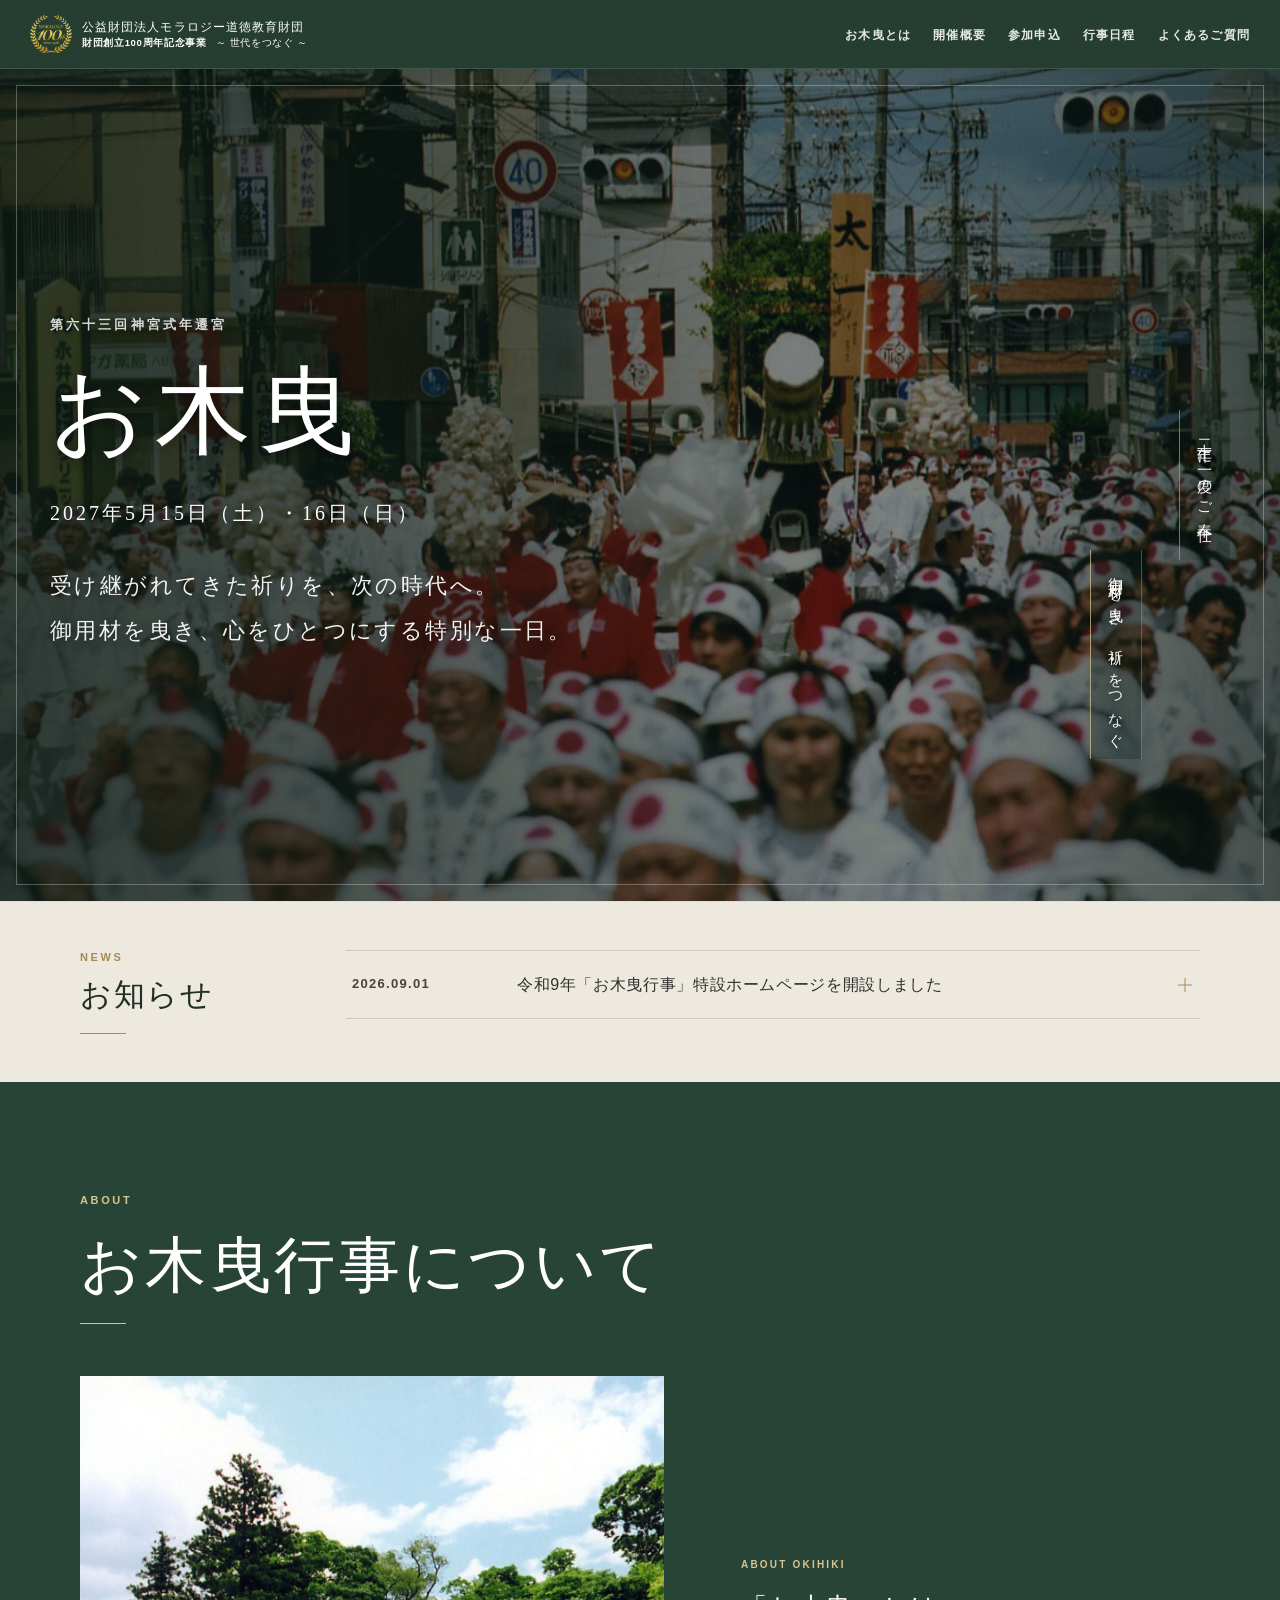
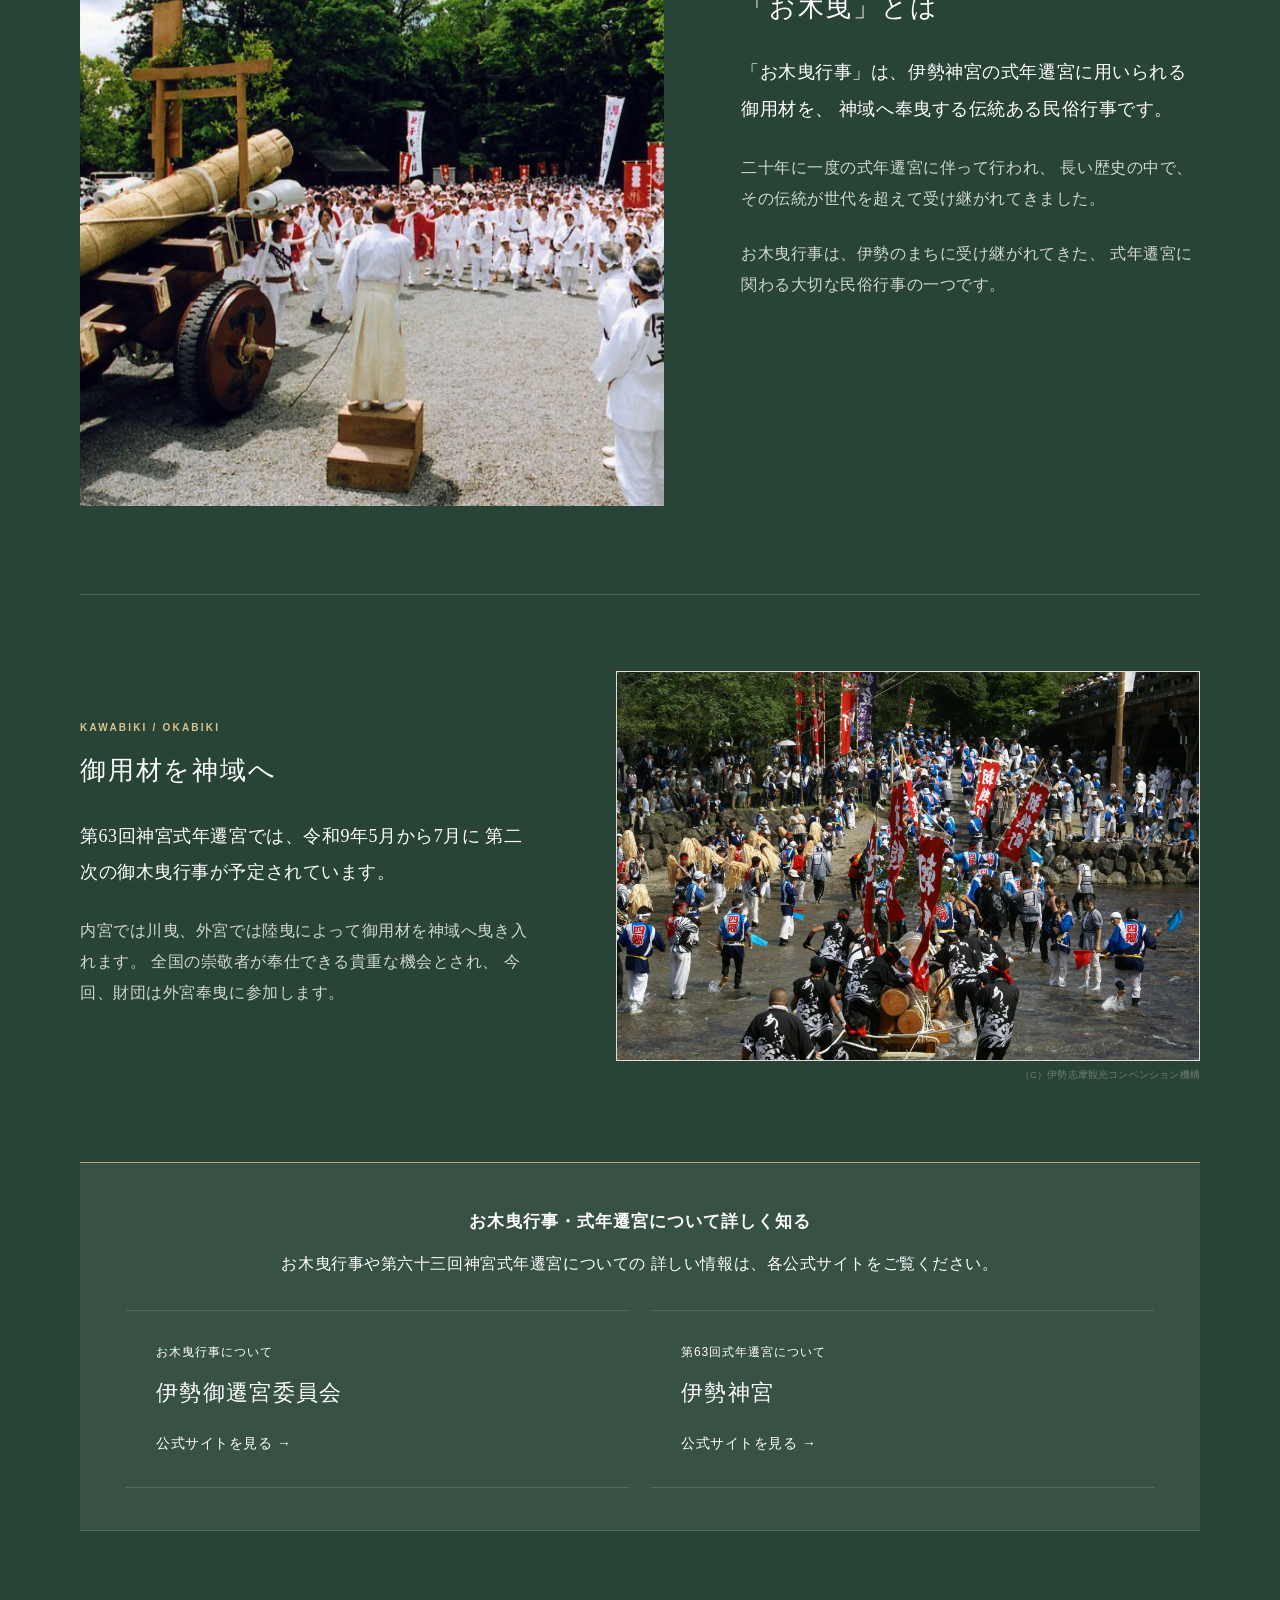
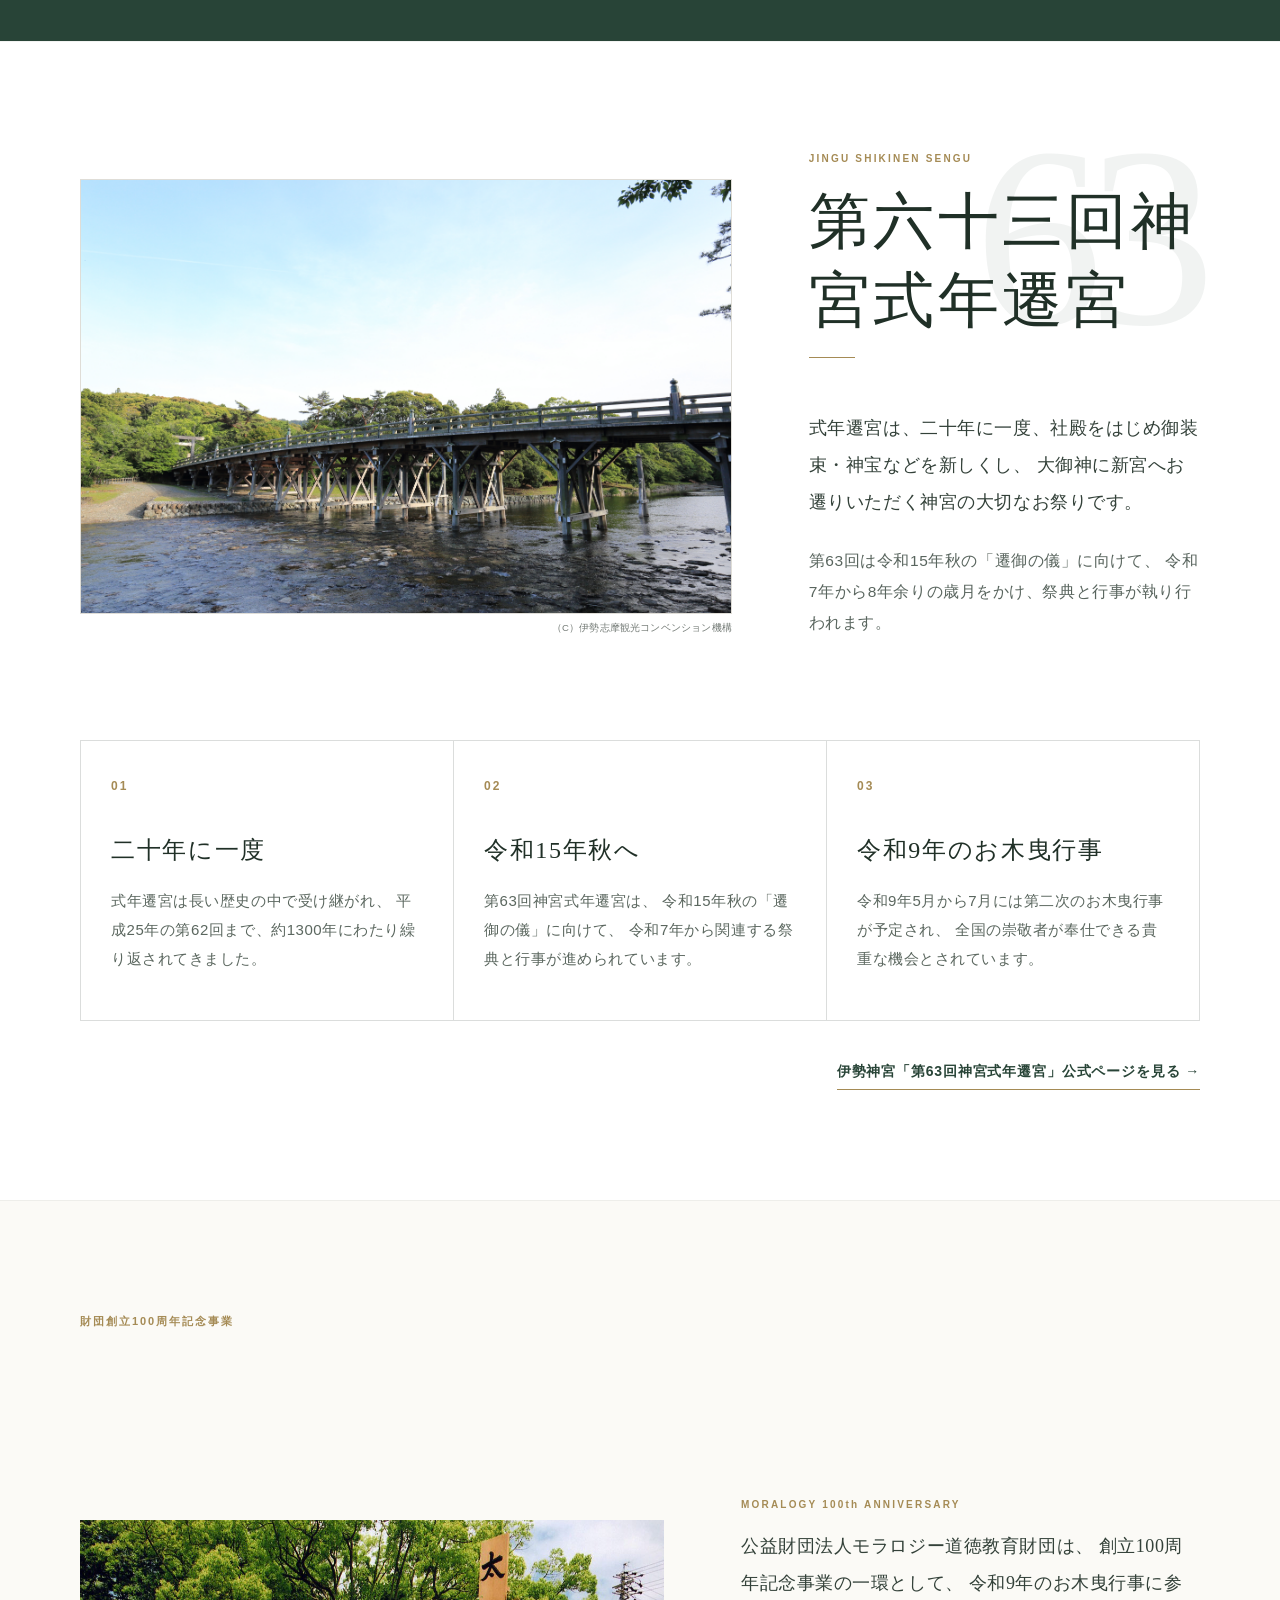
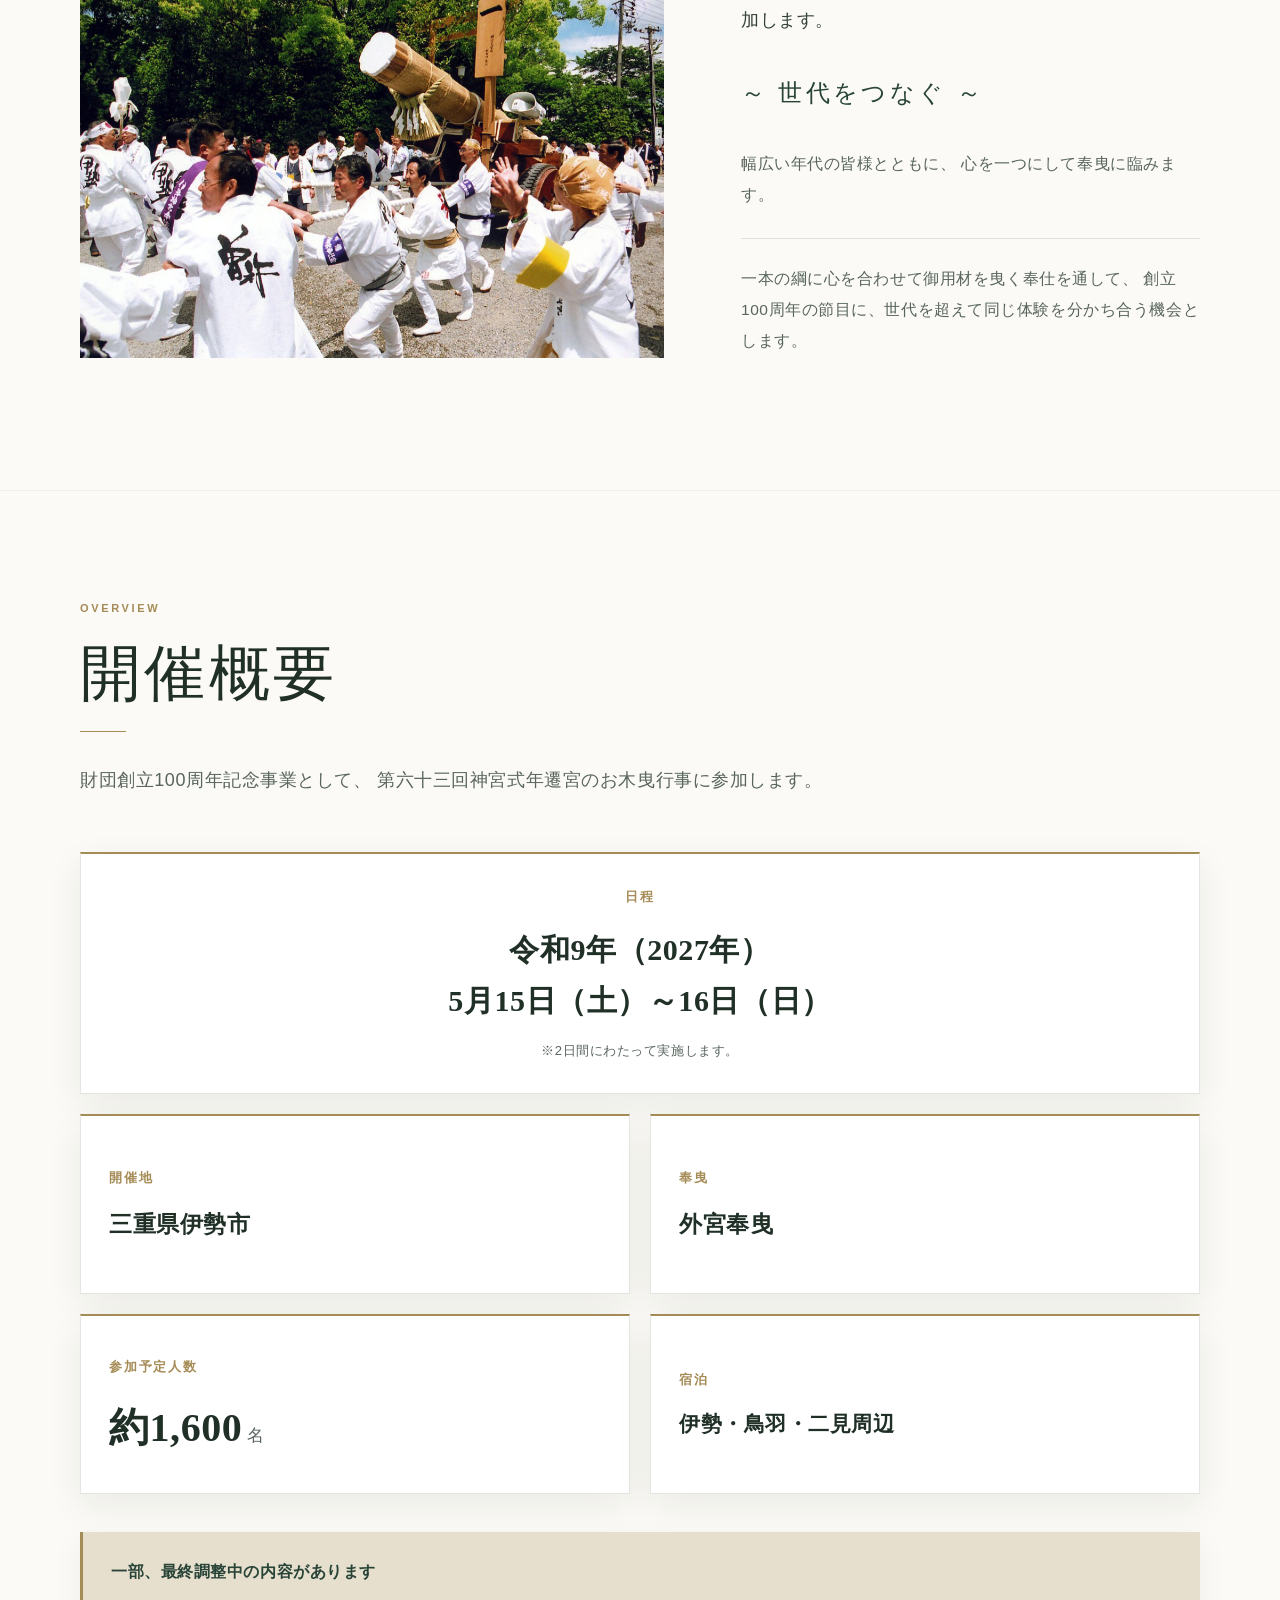
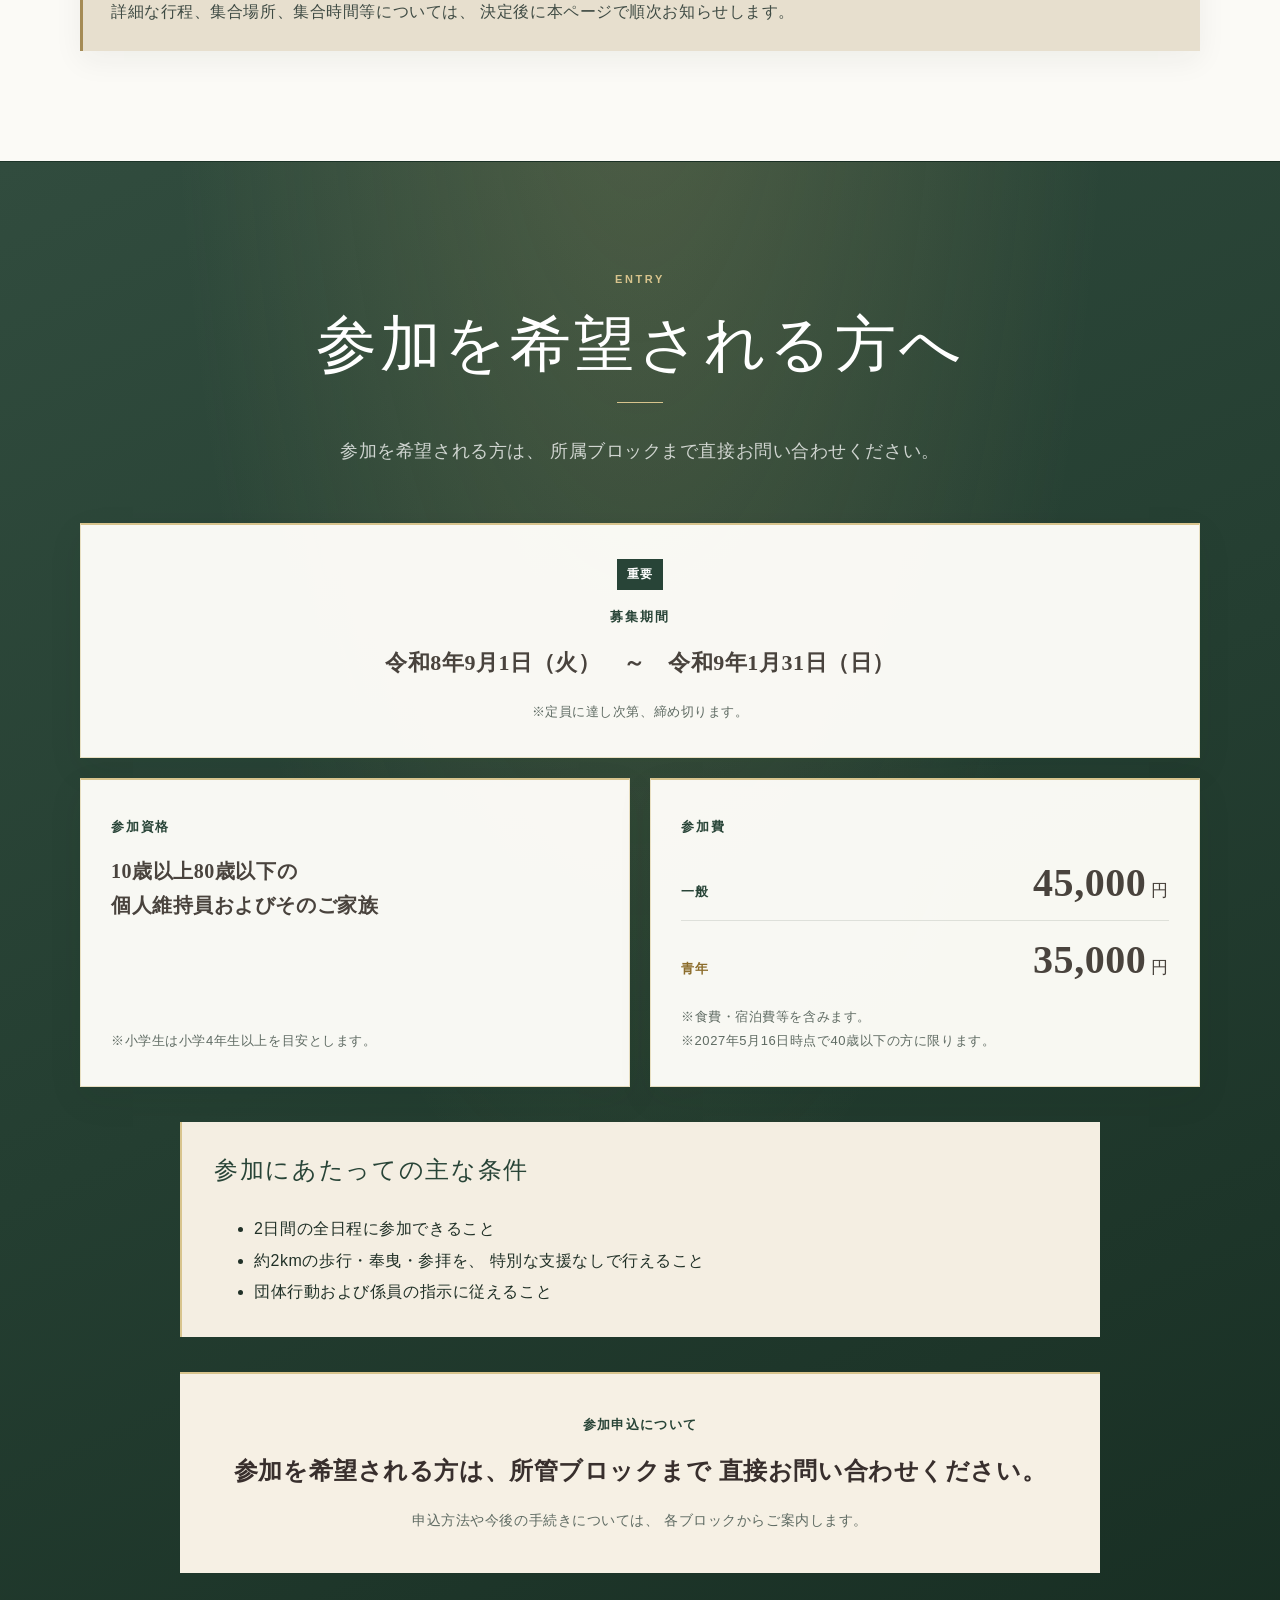
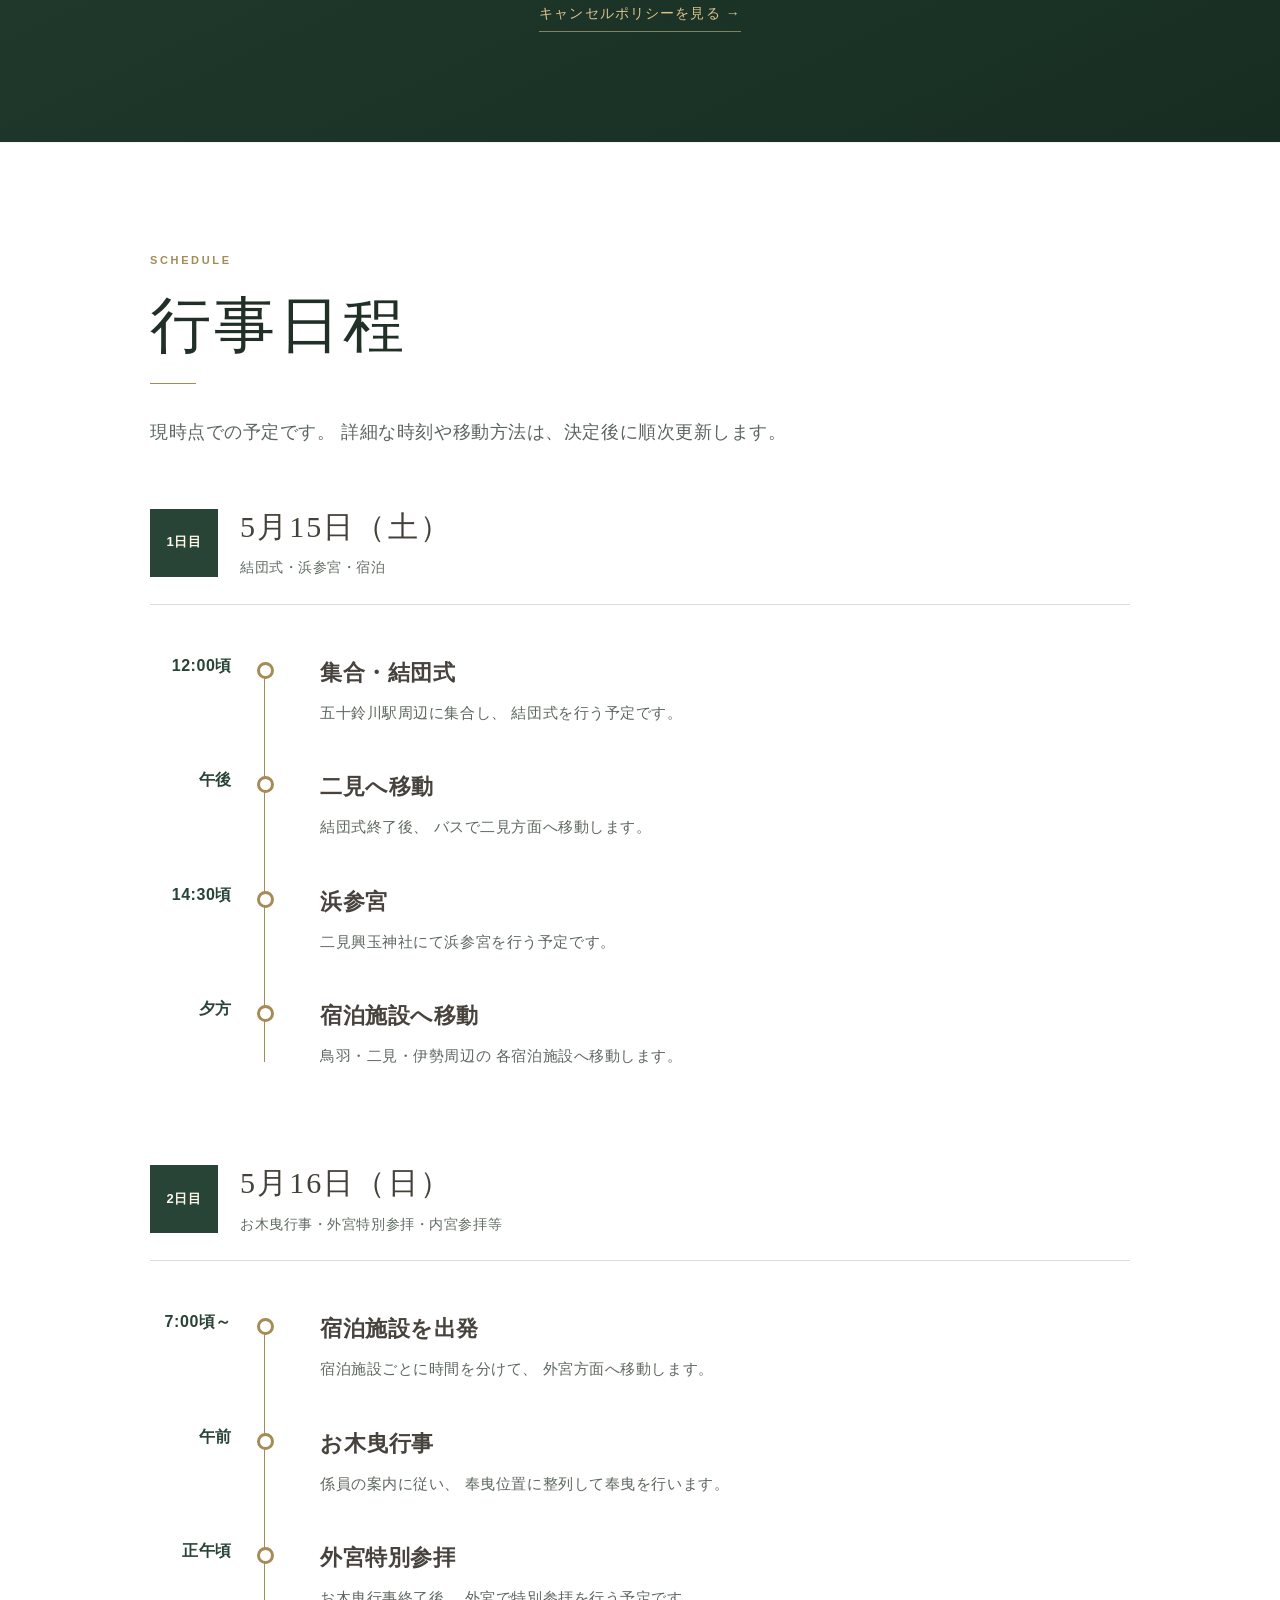
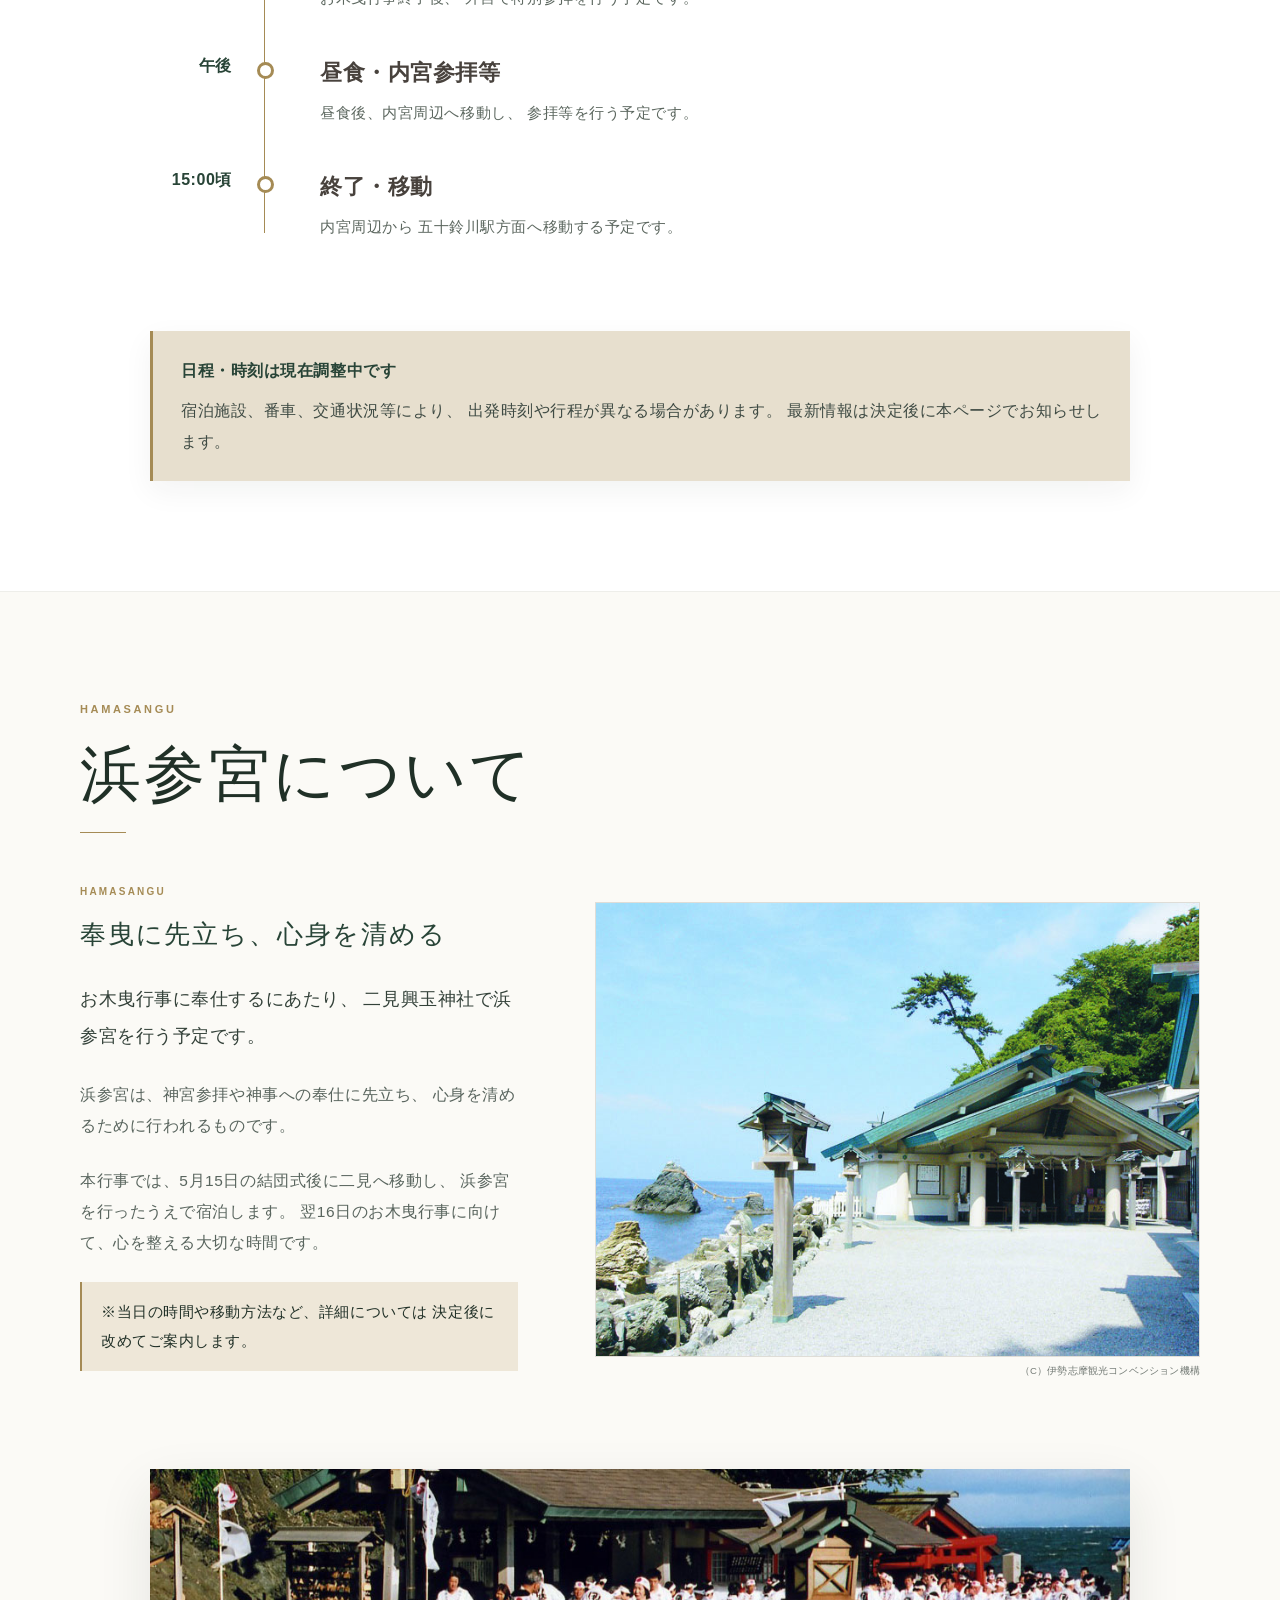
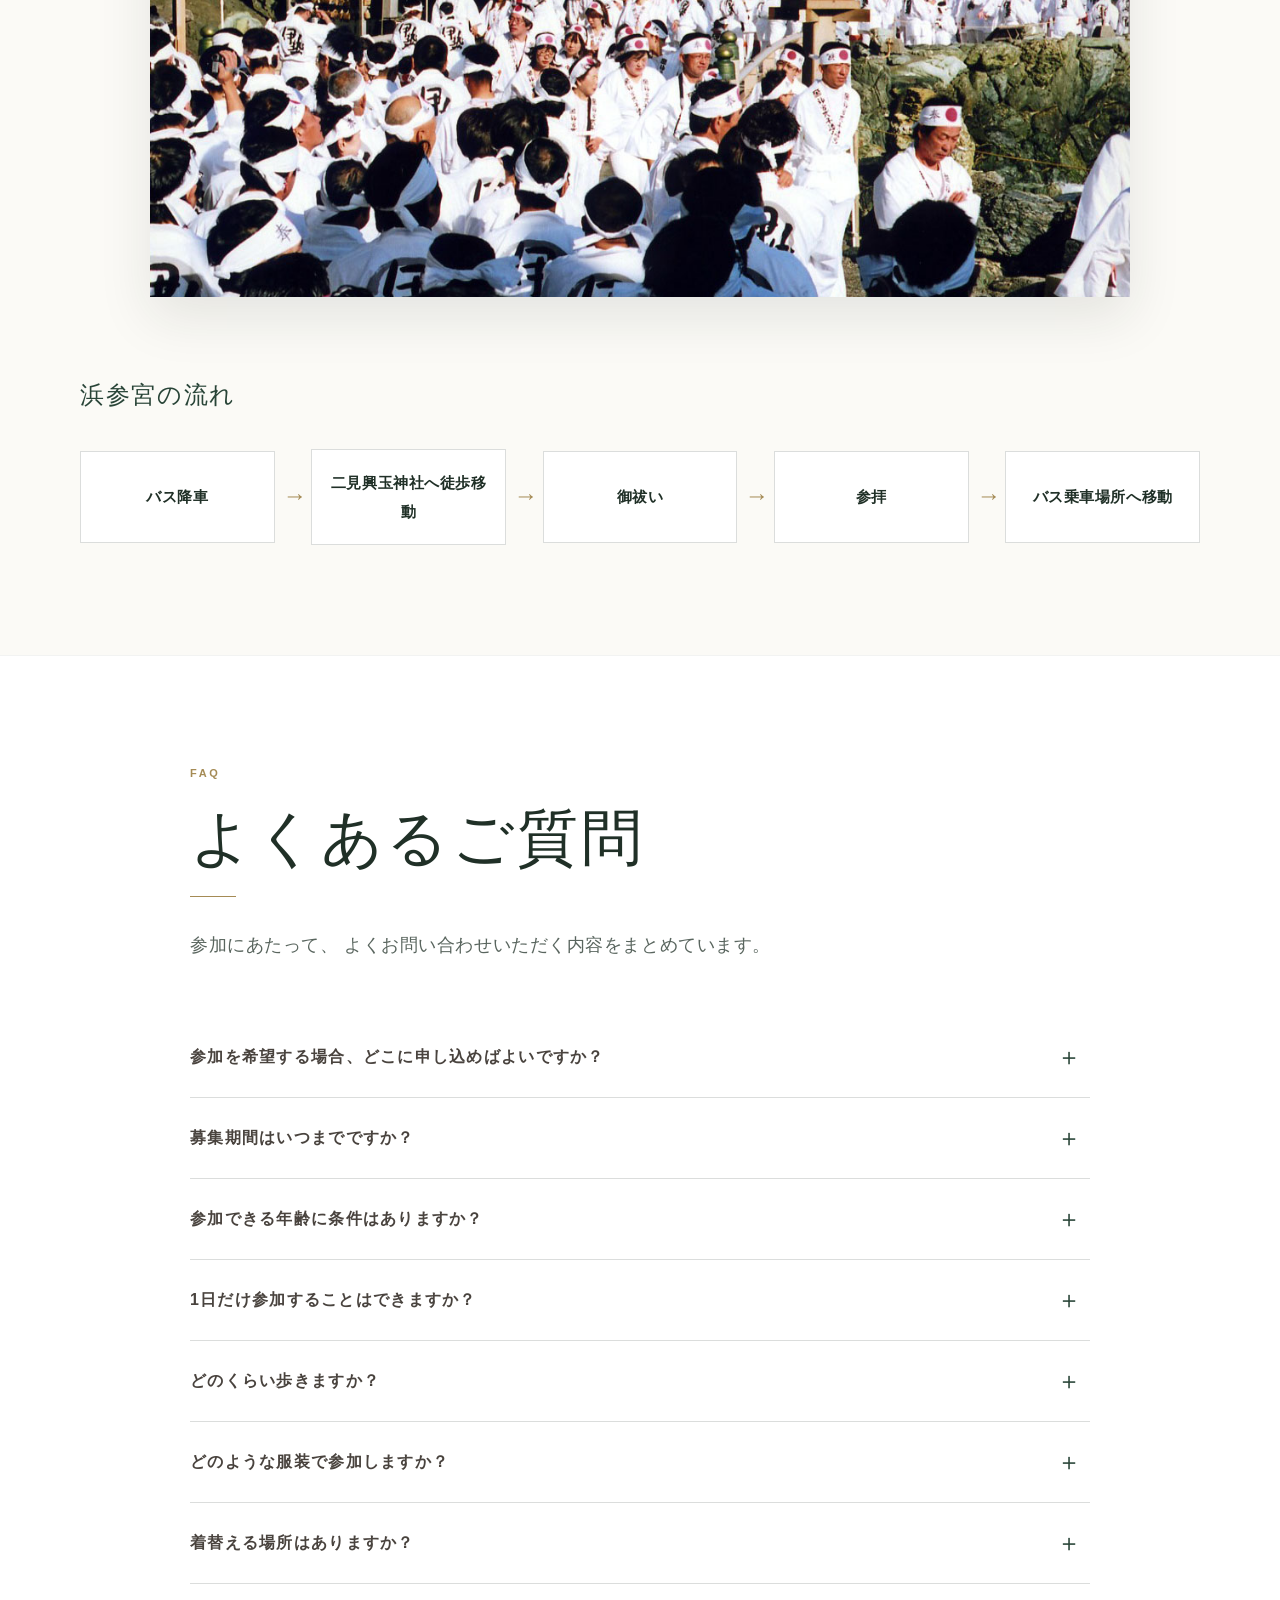
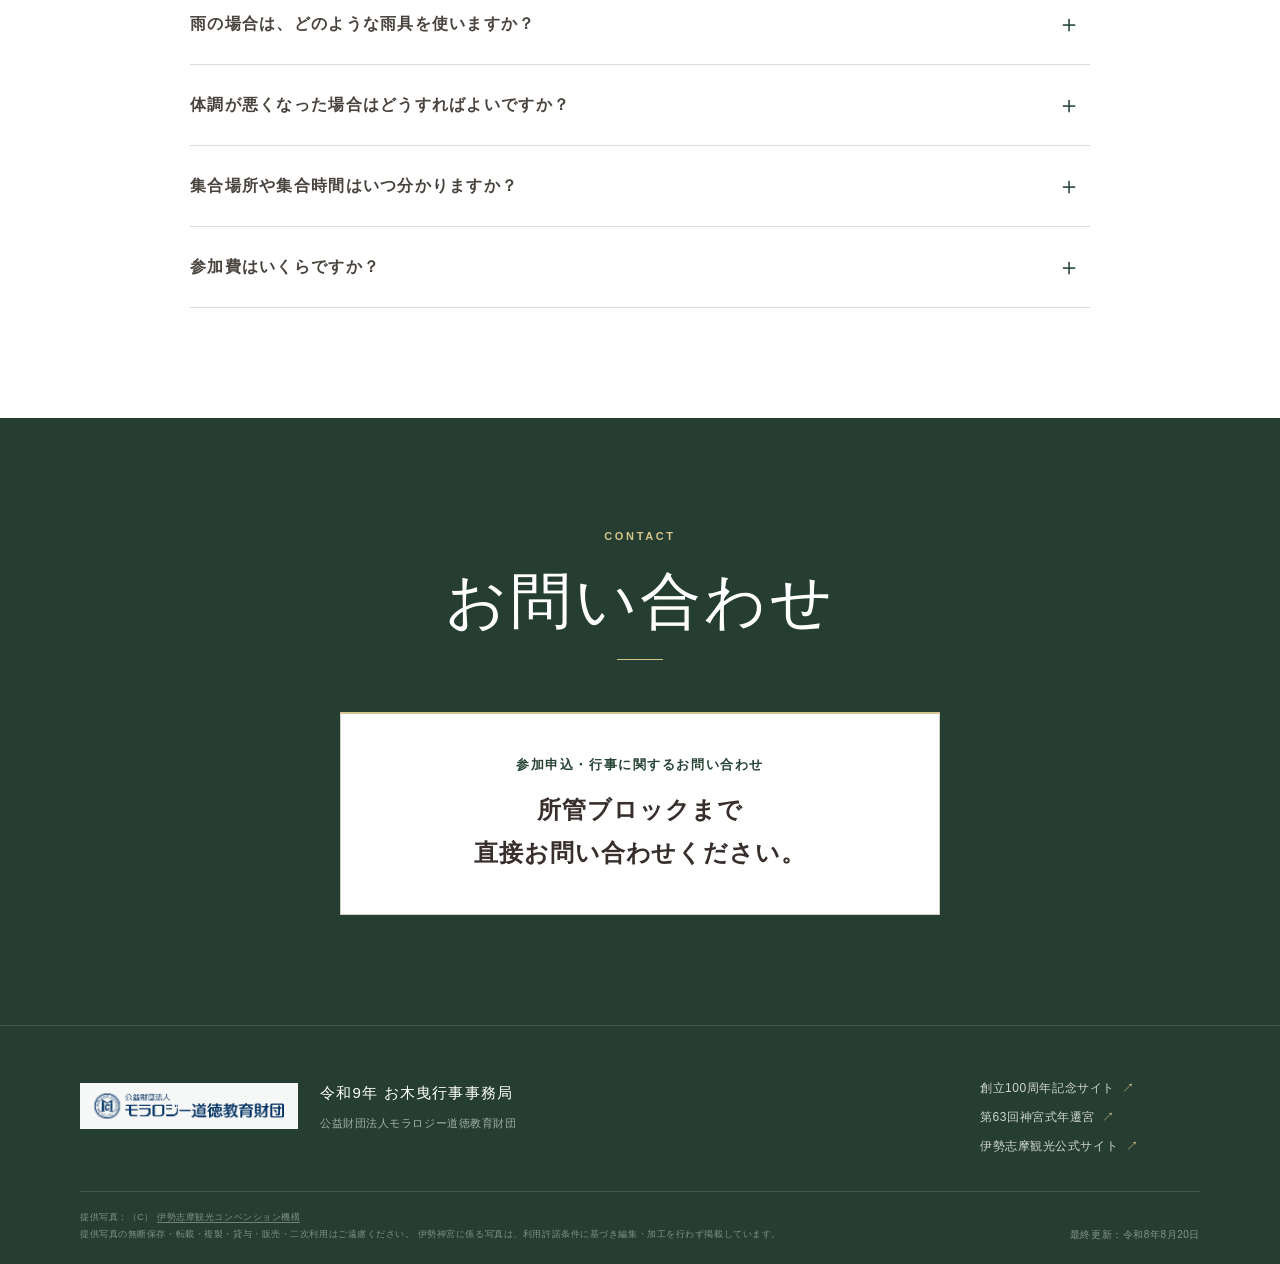
==== commit dd46d150: "Update index.html" ====
--- a/index.html
+++ b/index.html
@@ -165,7 +165,7 @@
         </p>
 
         <h1>
-          令和9年 お木曳行事
+          お木曳
         </h1>
 
         <p class="hero-date">
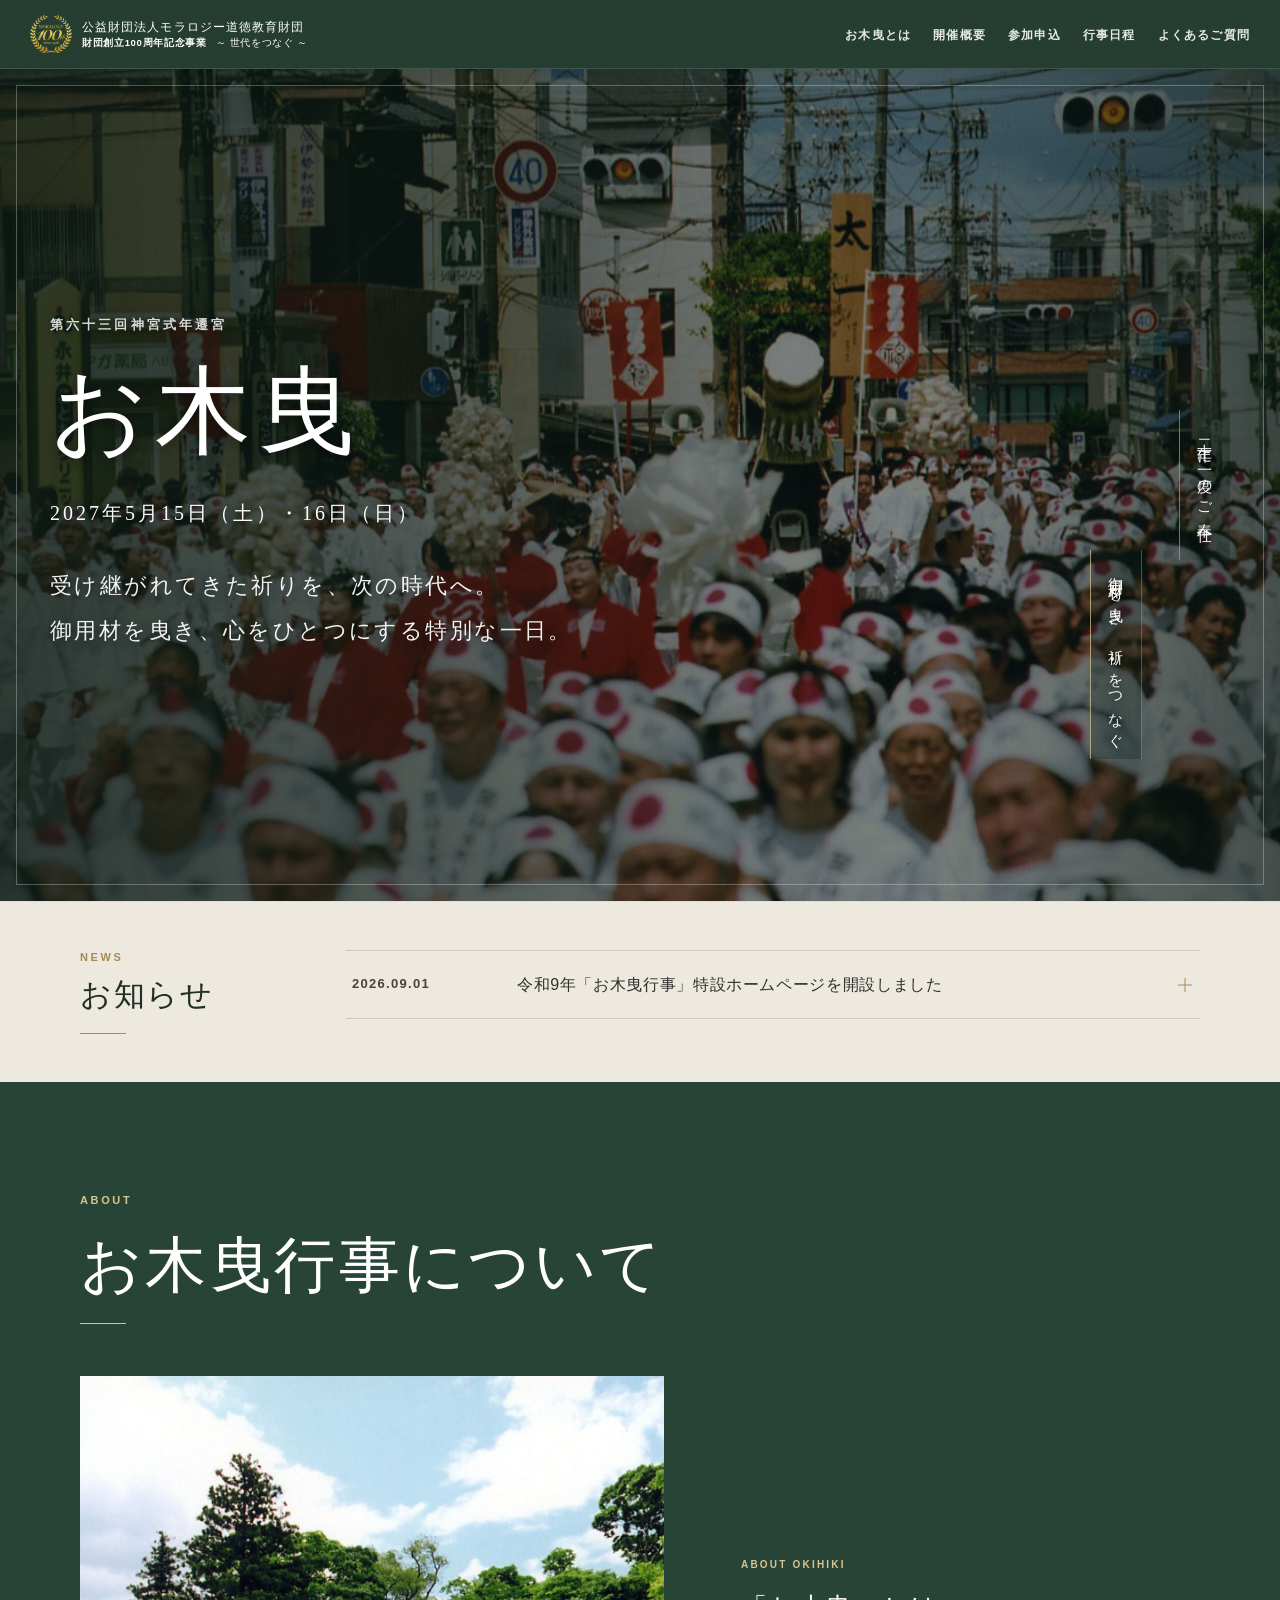
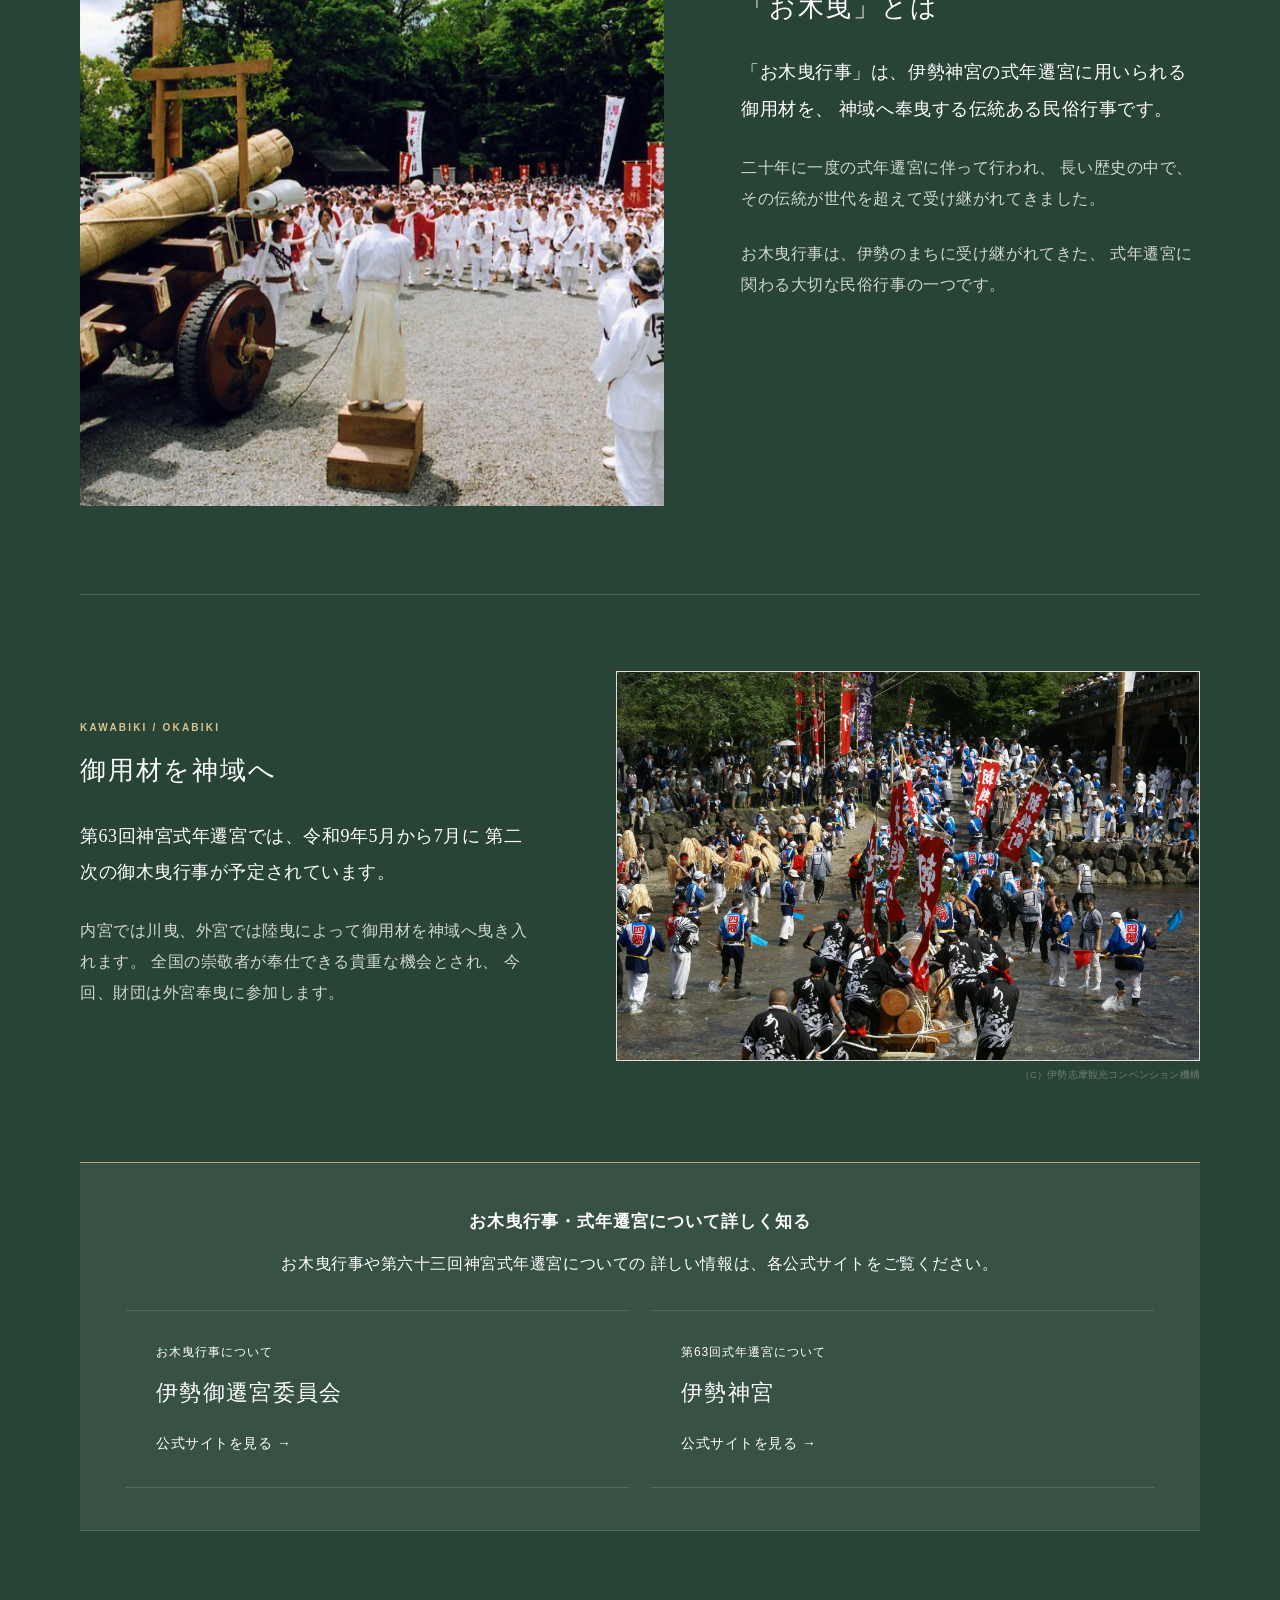
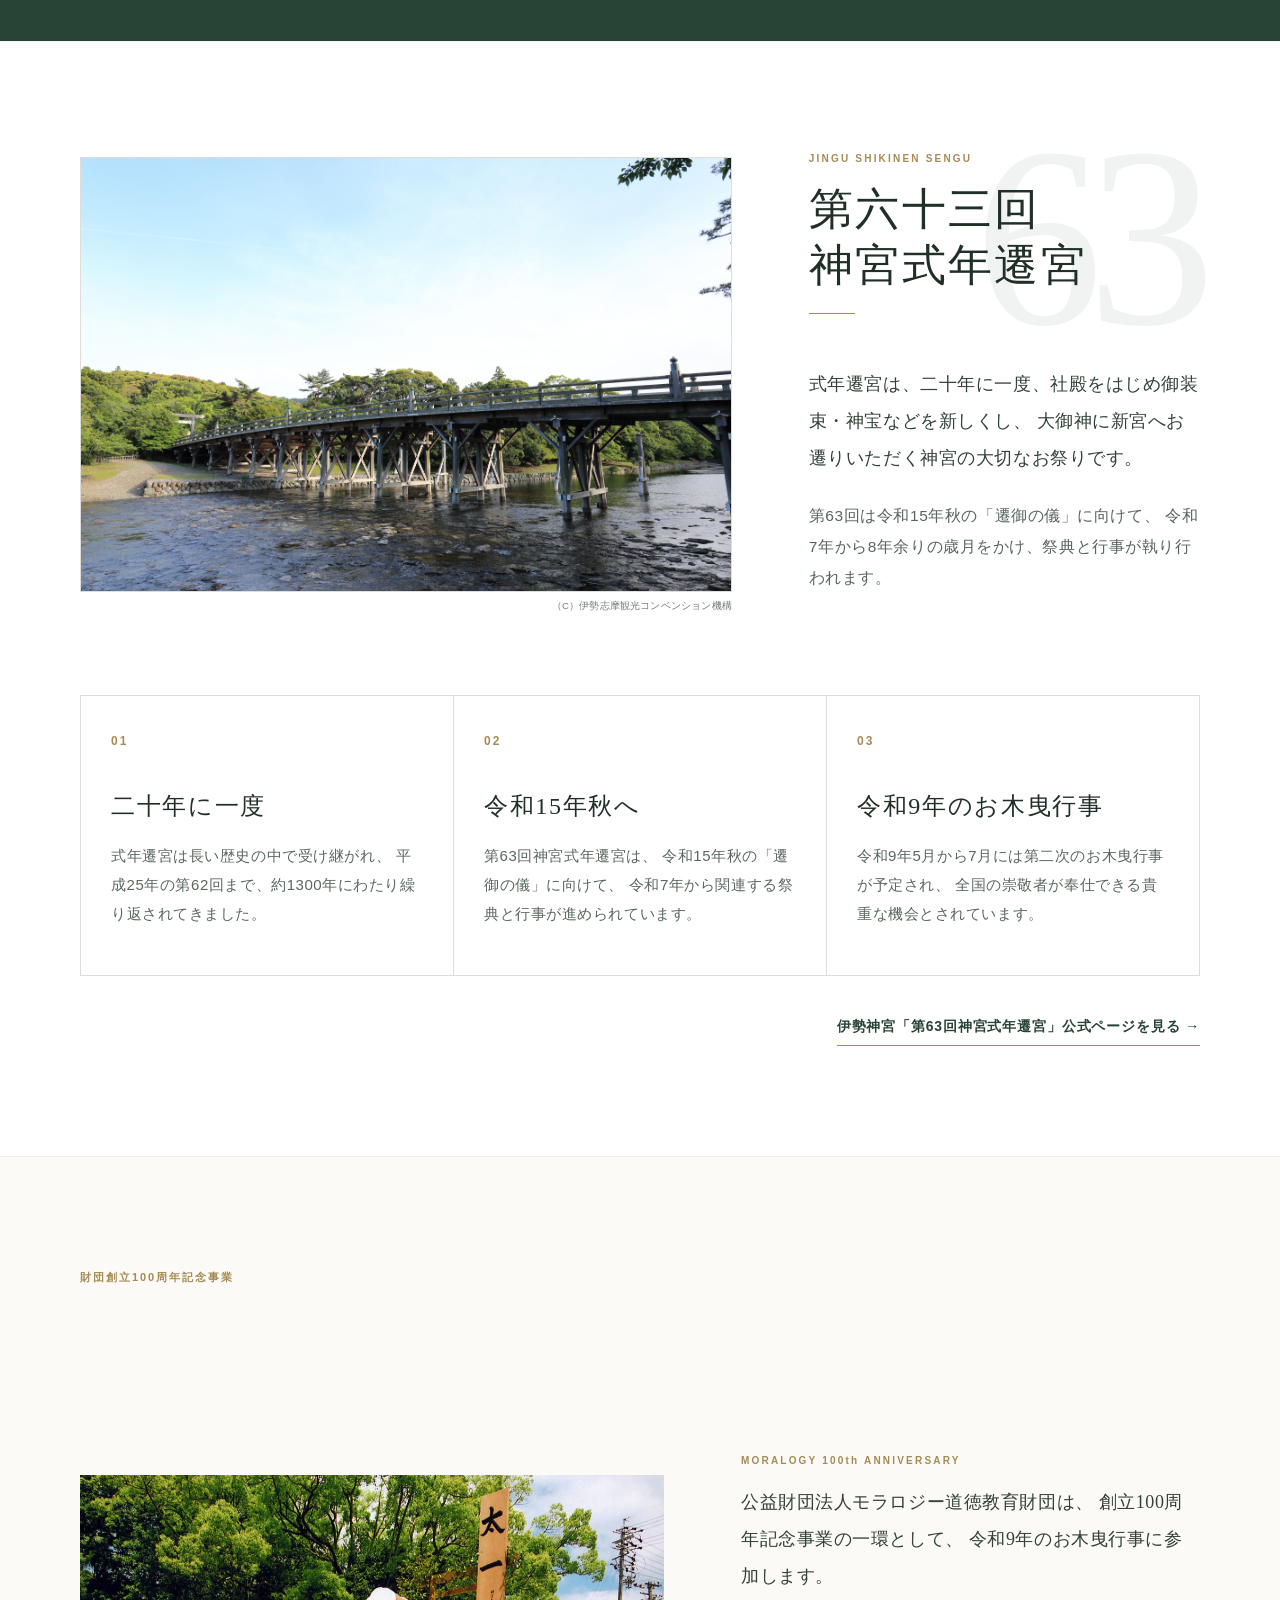
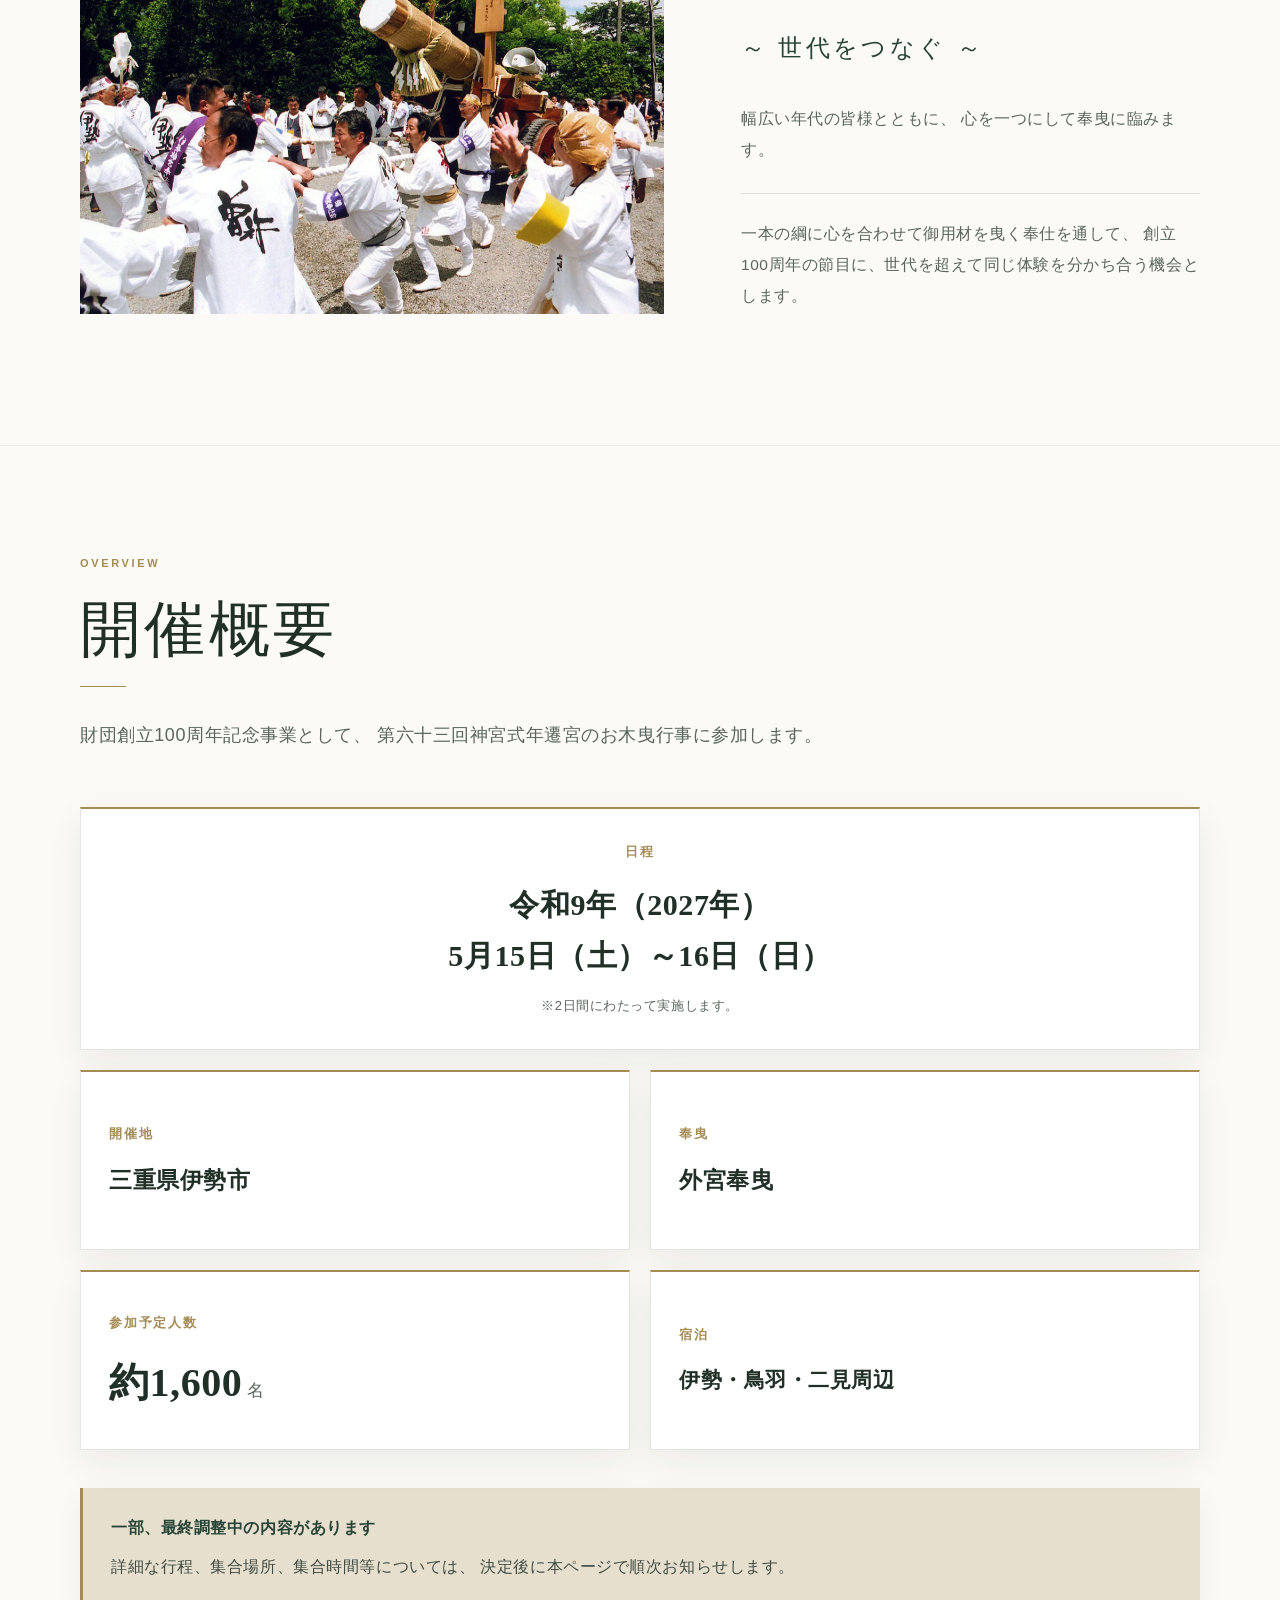
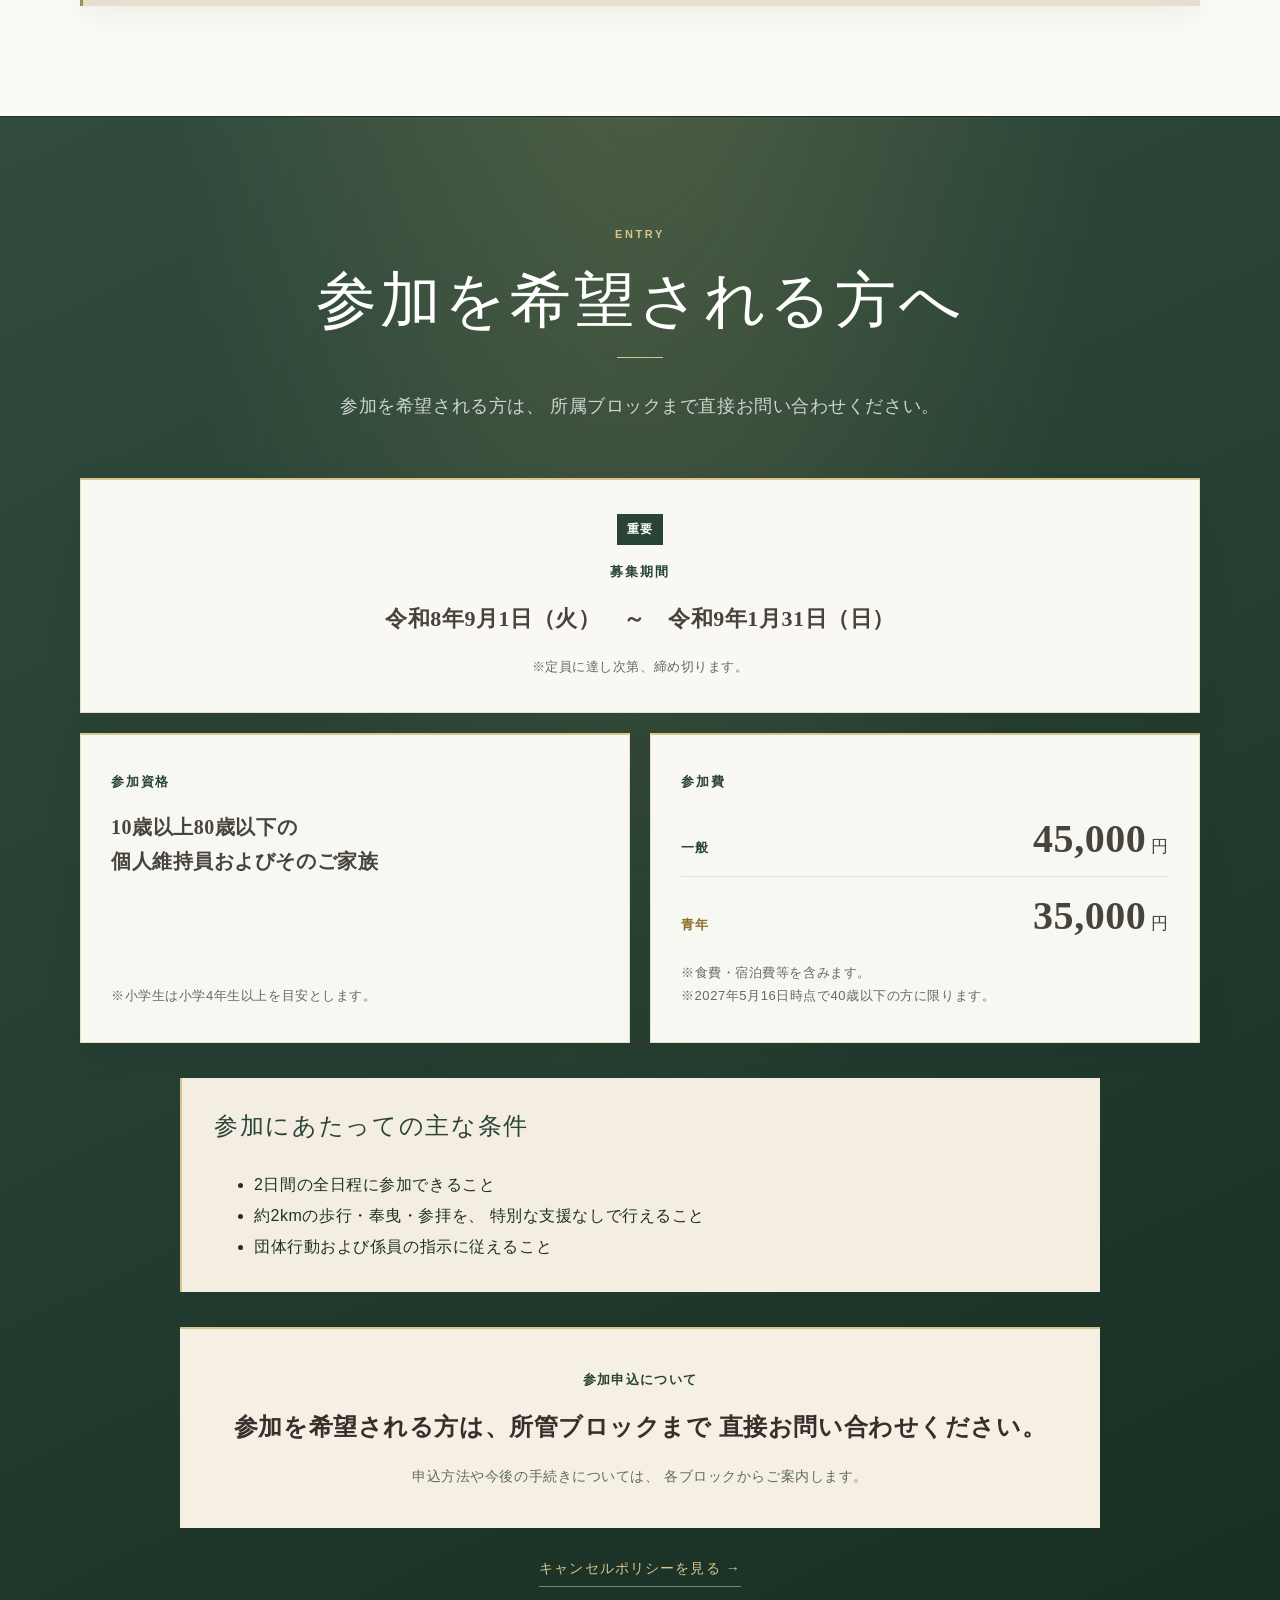
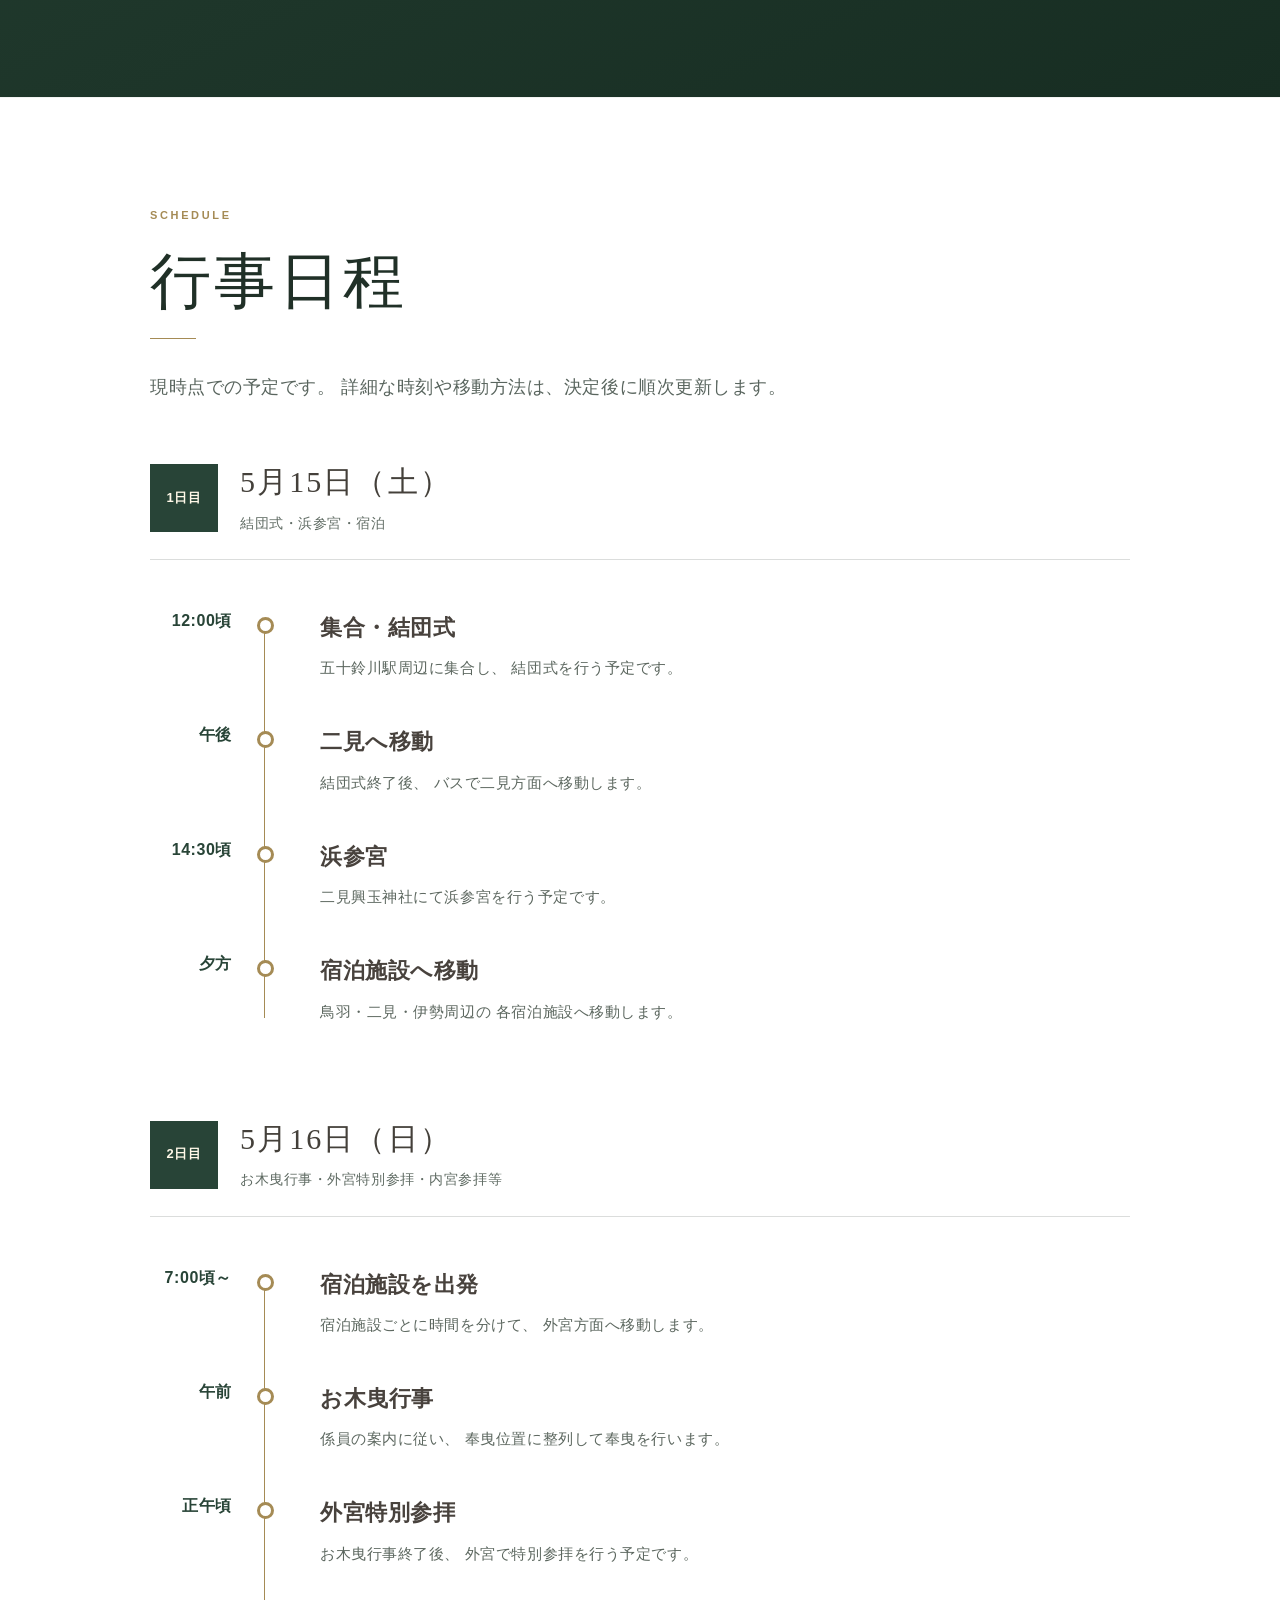
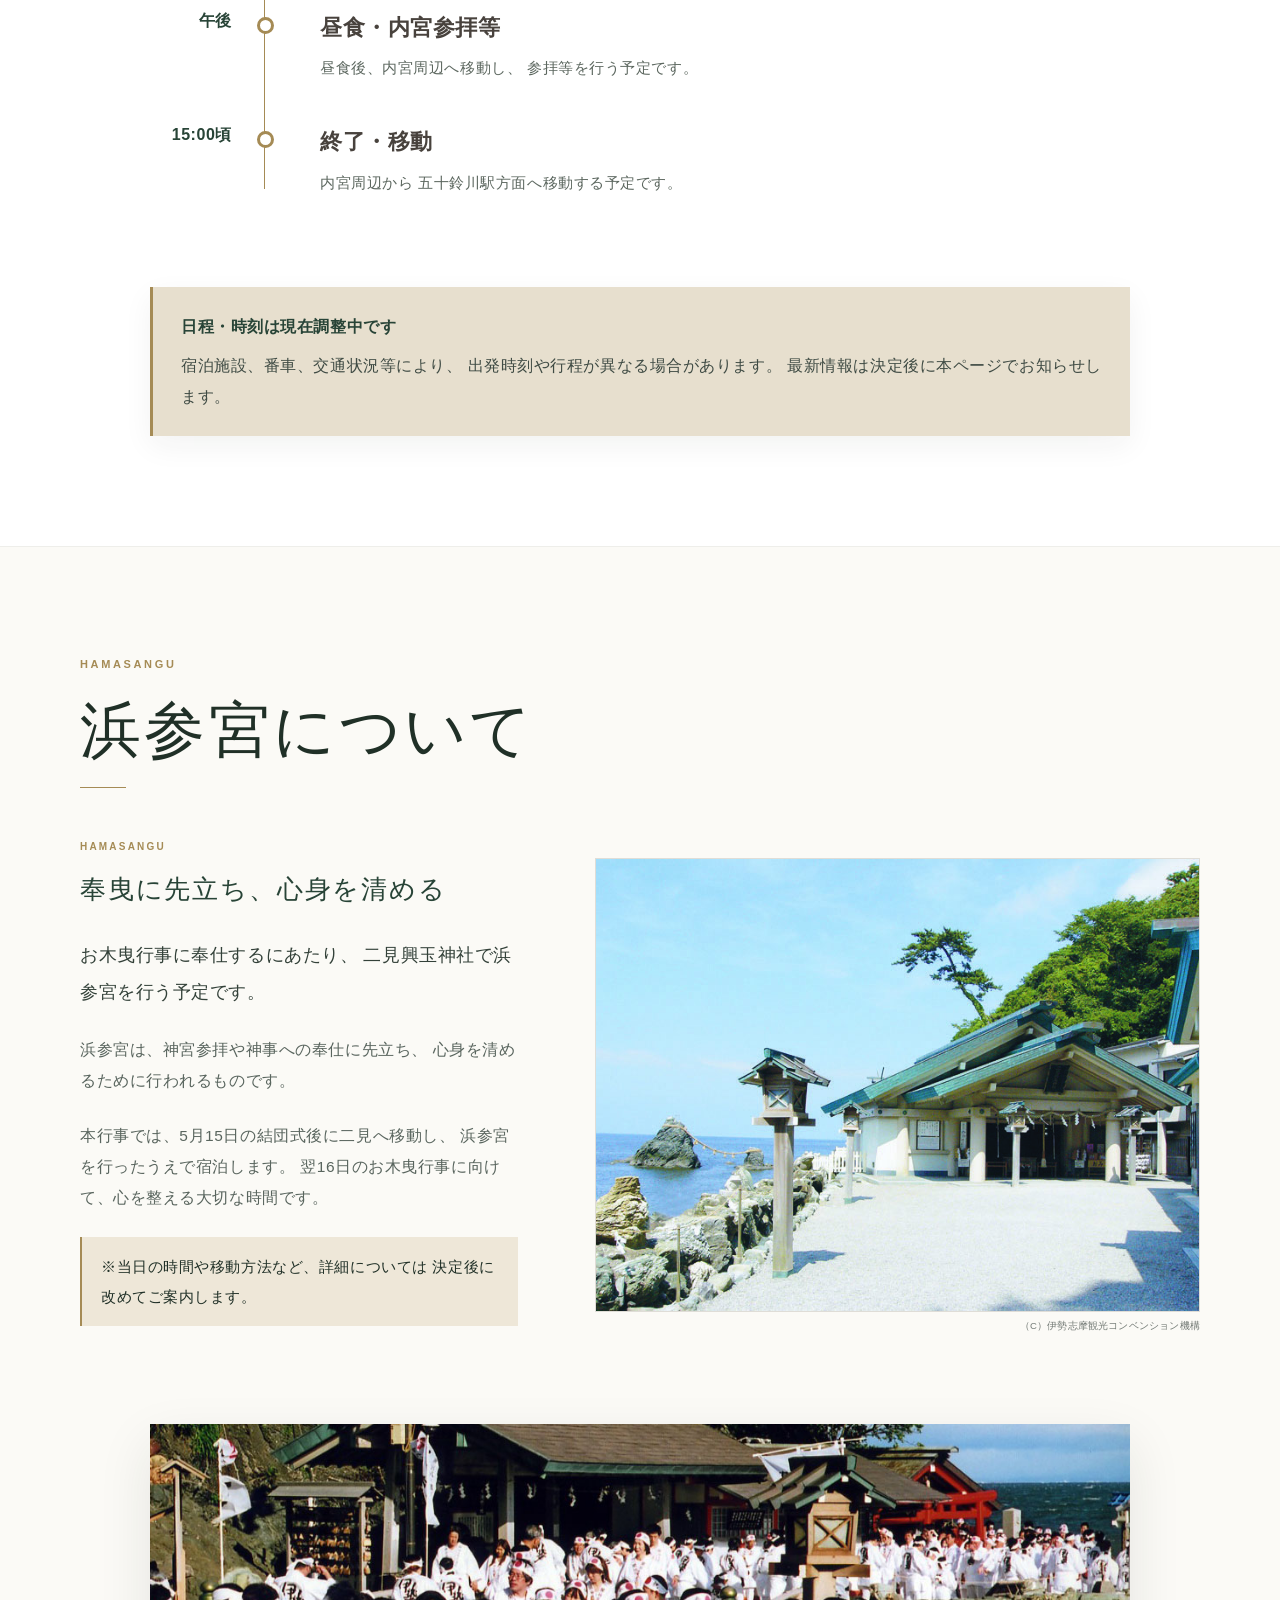
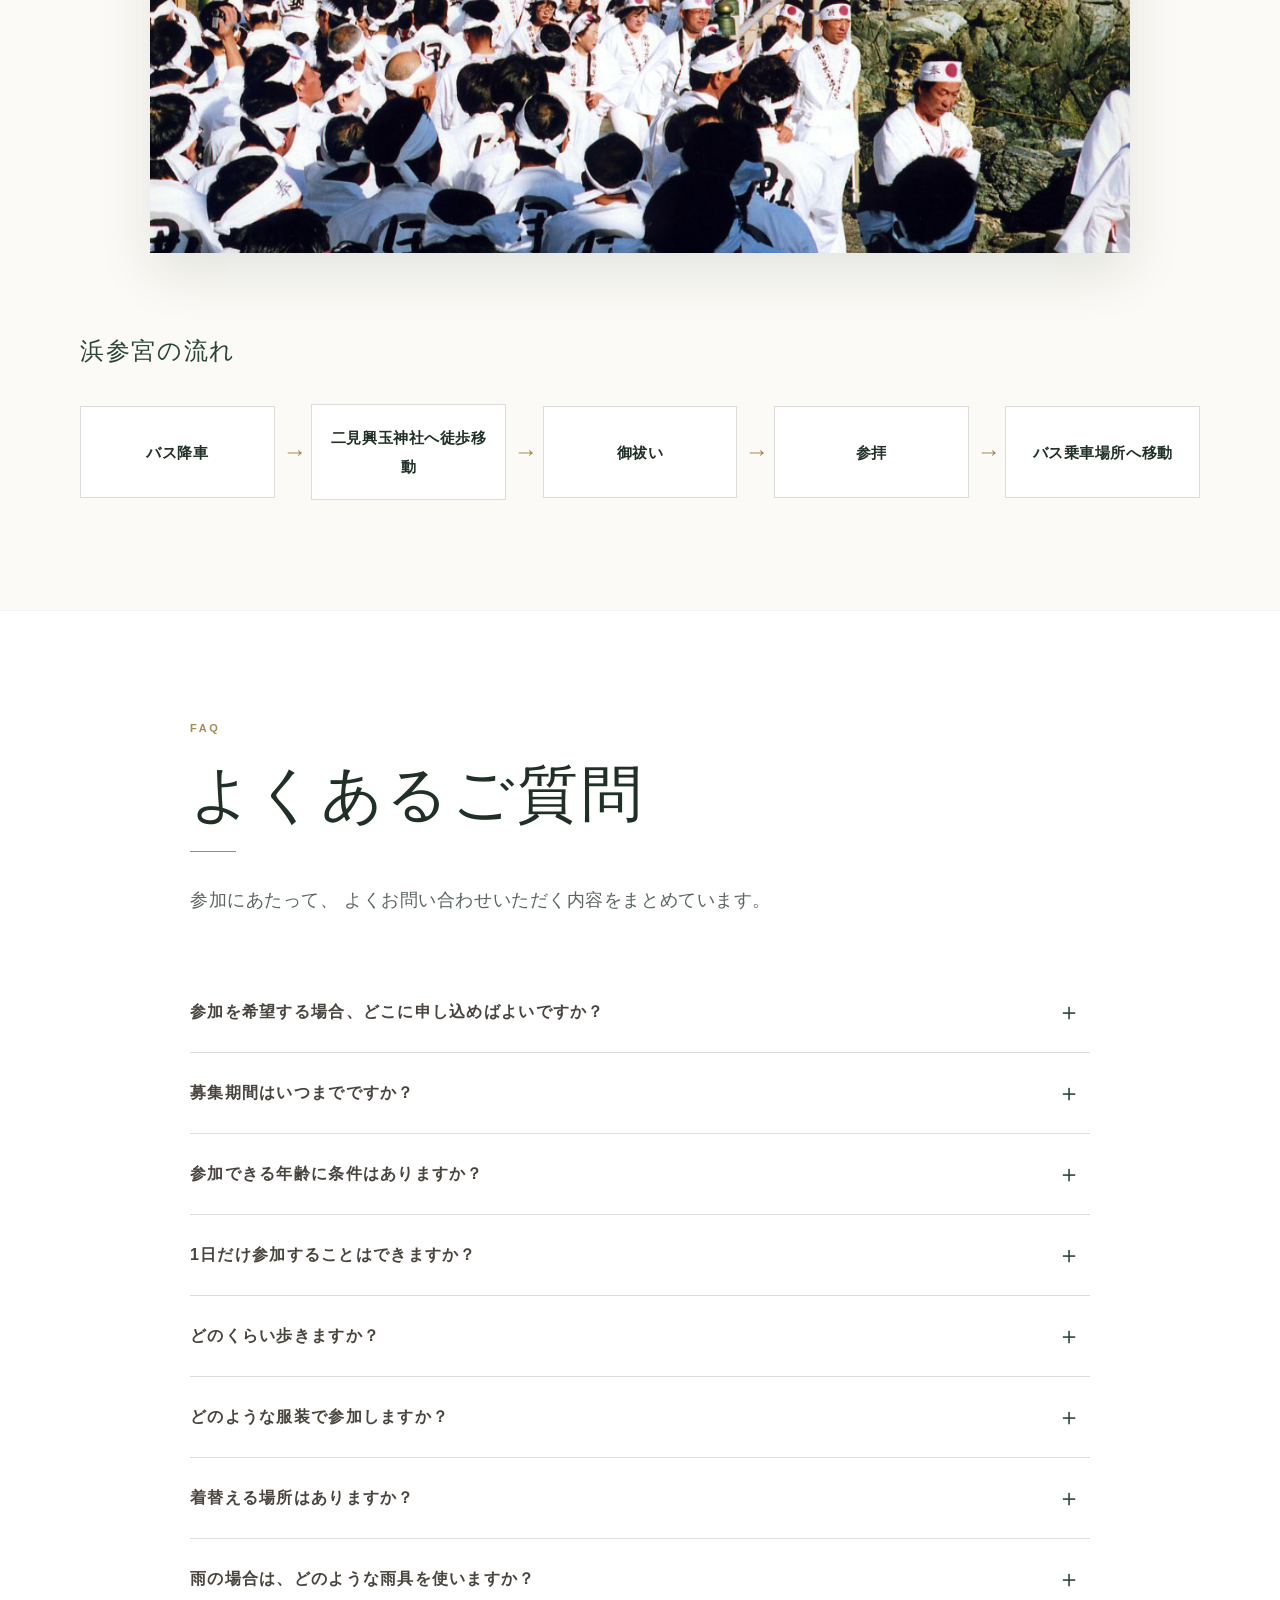
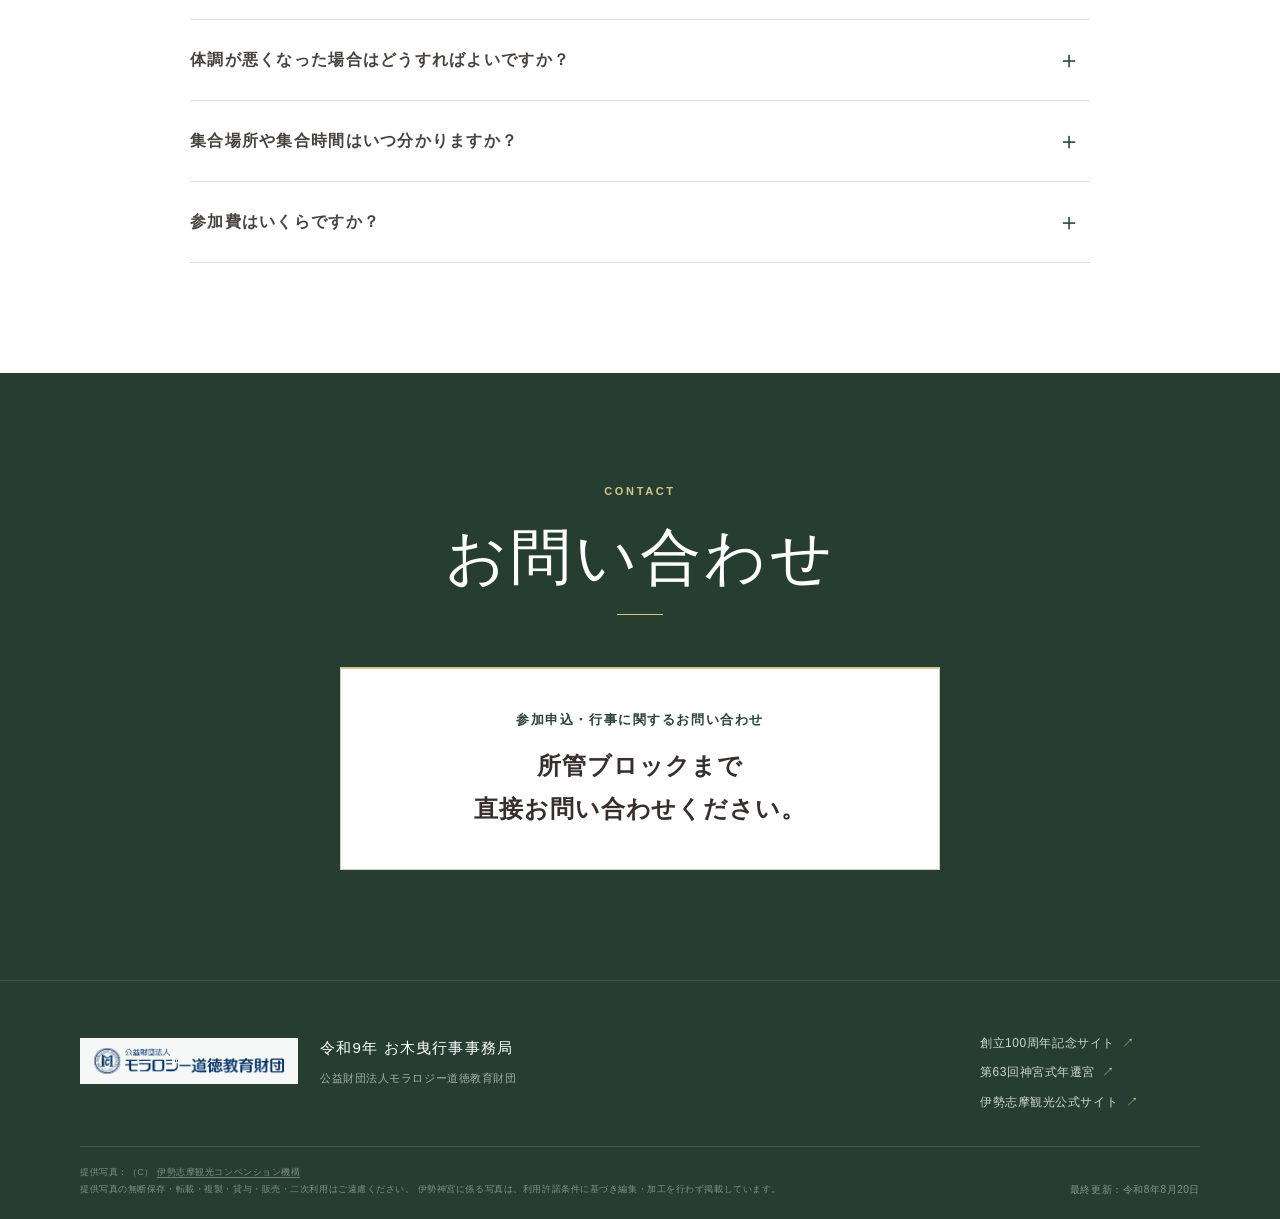
==== commit 8f478c18: "Update index.html" ====
--- a/index.html
+++ b/index.html
@@ -470,7 +470,7 @@
             </p>
 
             <h2>
-              第六十三回神宮式年遷宮
+              第六十三回<br>神宮式年遷宮
             </h2>
 
             <p class="story-lead">
--- a/style.css
+++ b/style.css
@@ -1308,6 +1308,10 @@
   background: #ffffff;
 }
 
+.sengu-context h2 {
+  font-size: clamp(30px, 3.6vw, 44px);
+}
+
 .sengu-context .section-inner {
   position: relative;
 }
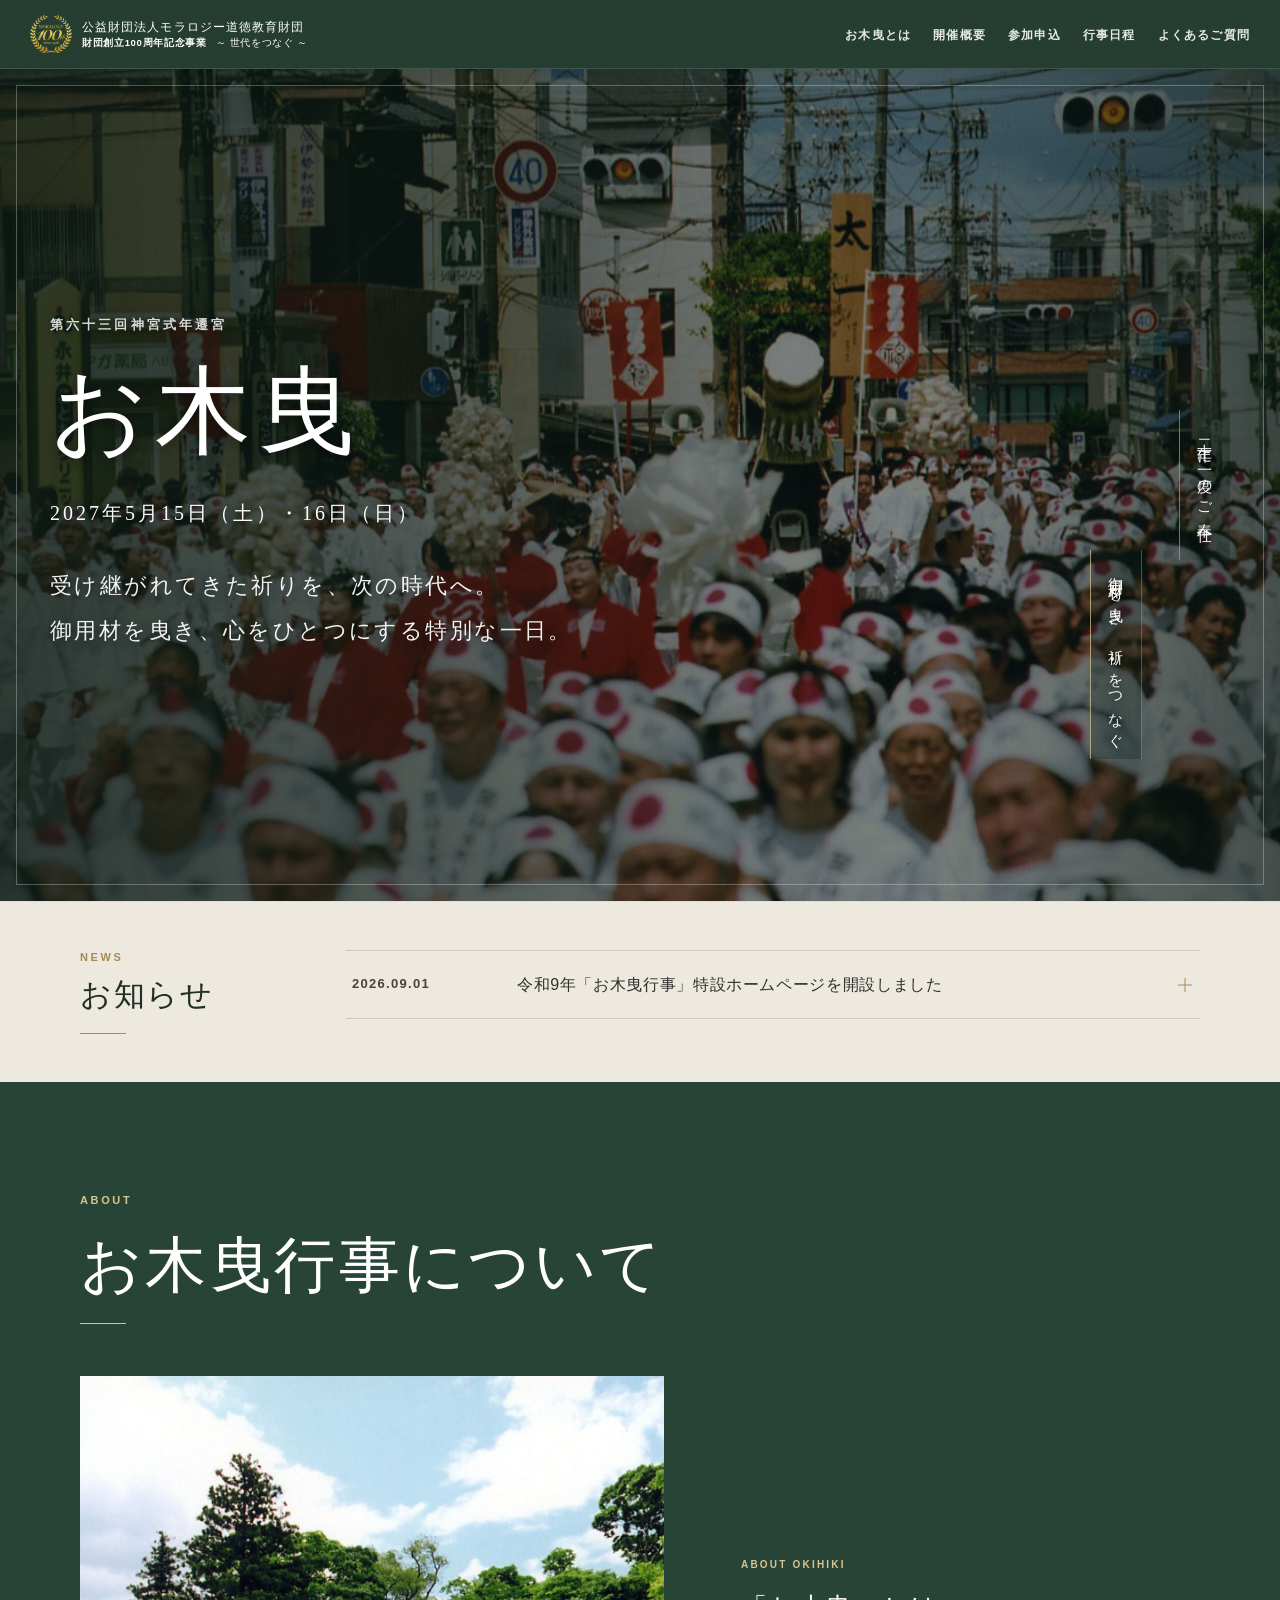
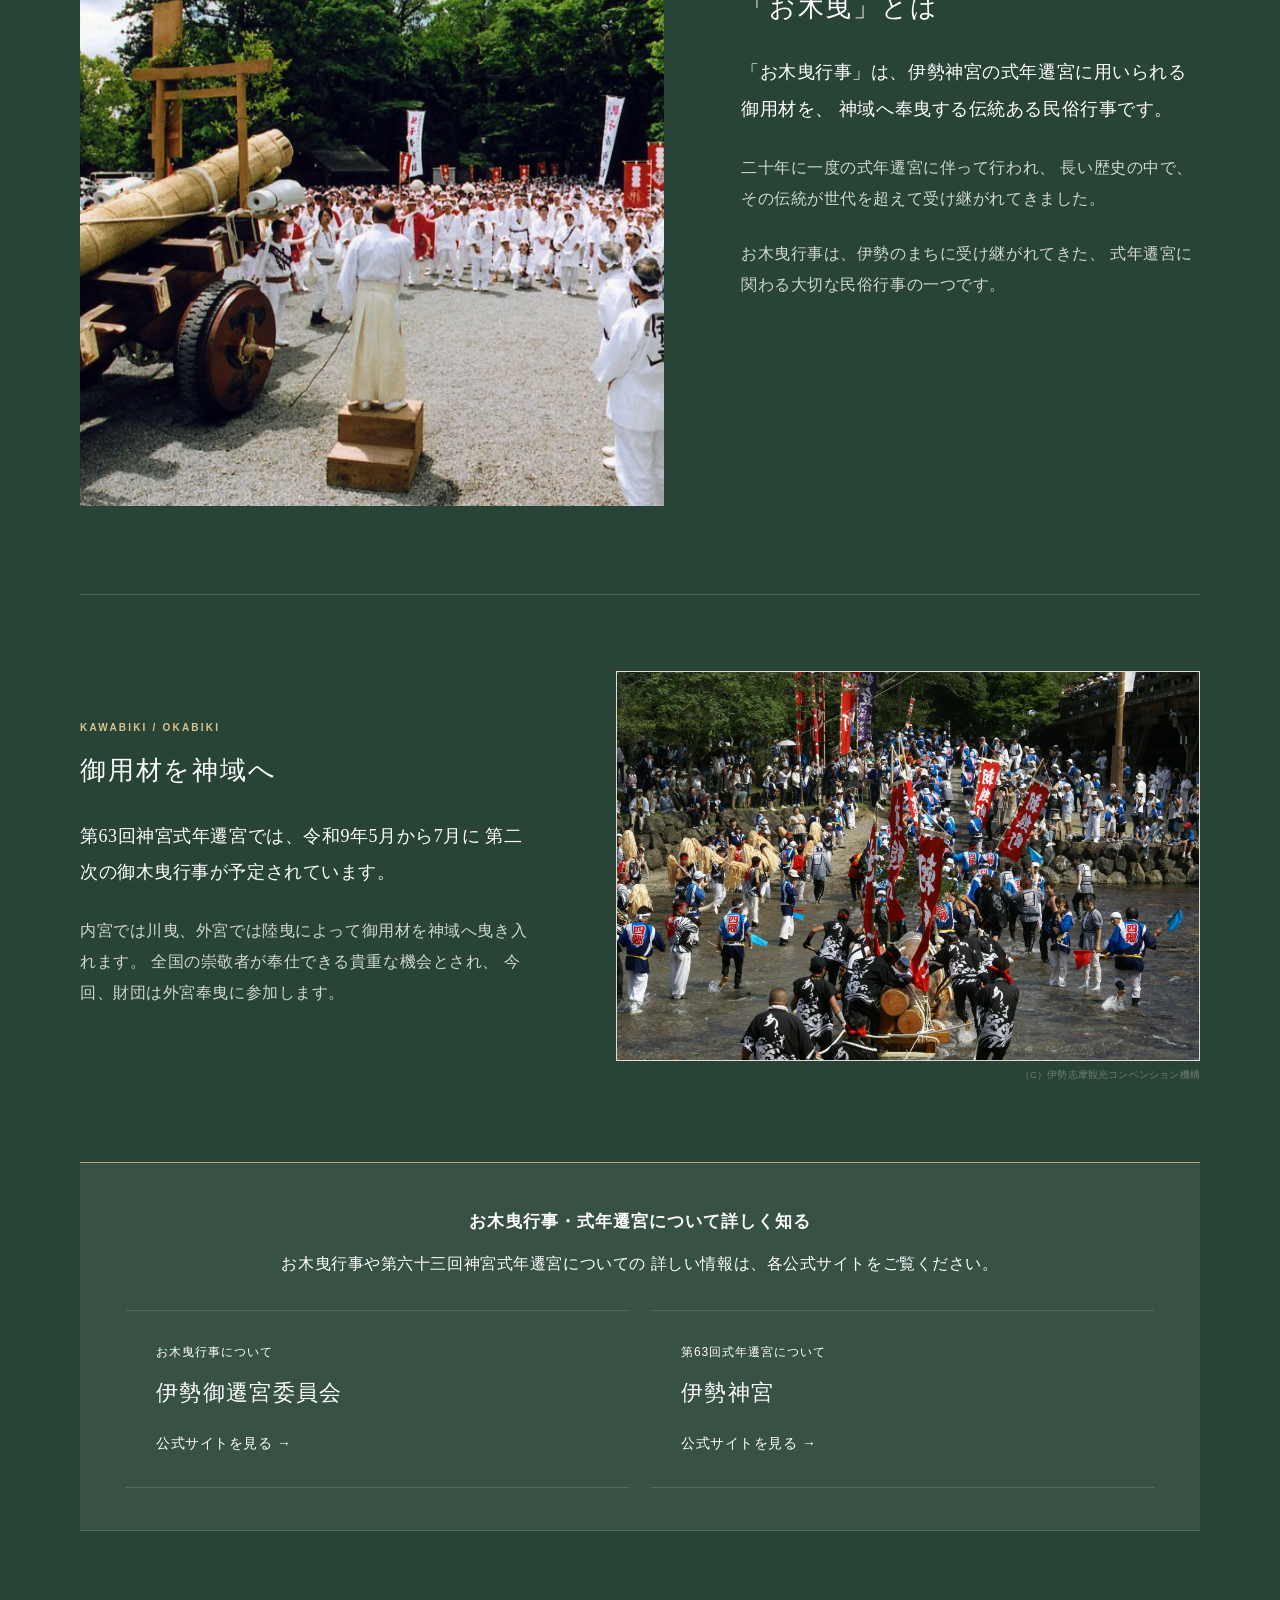
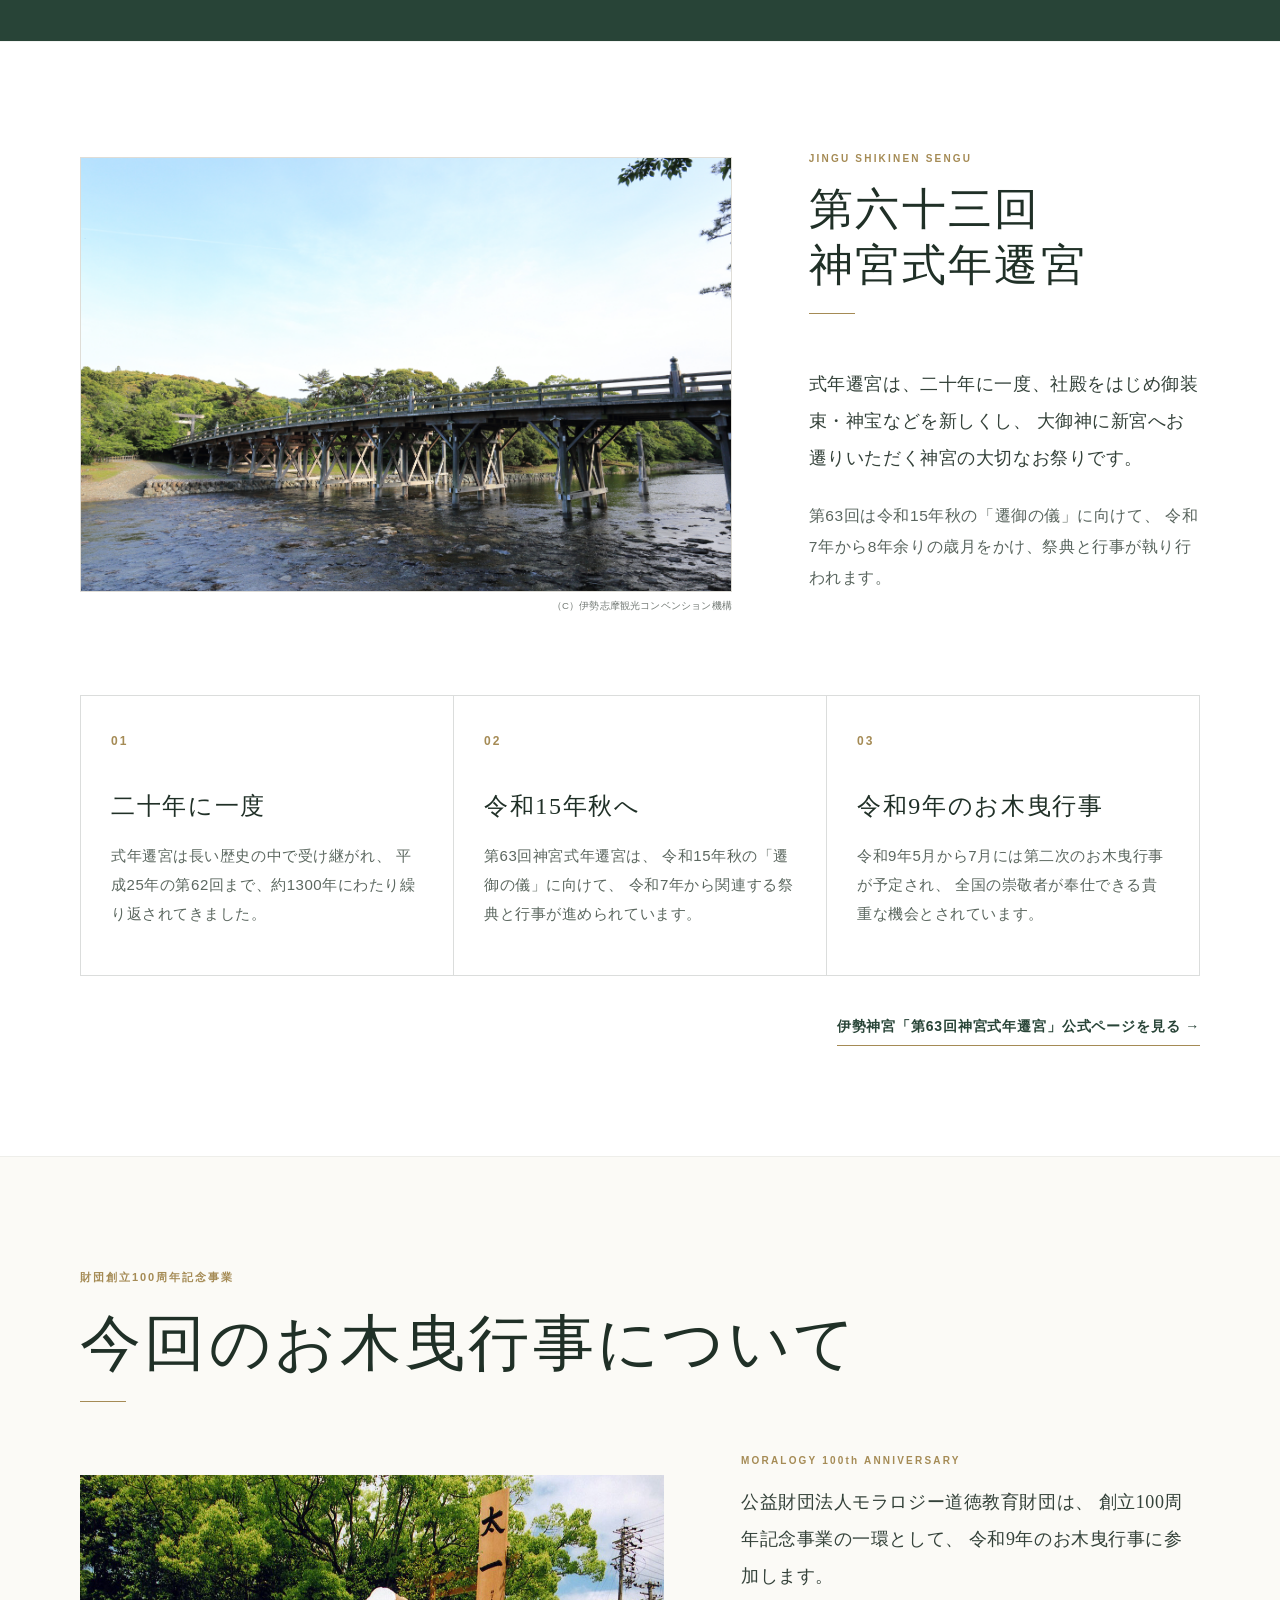
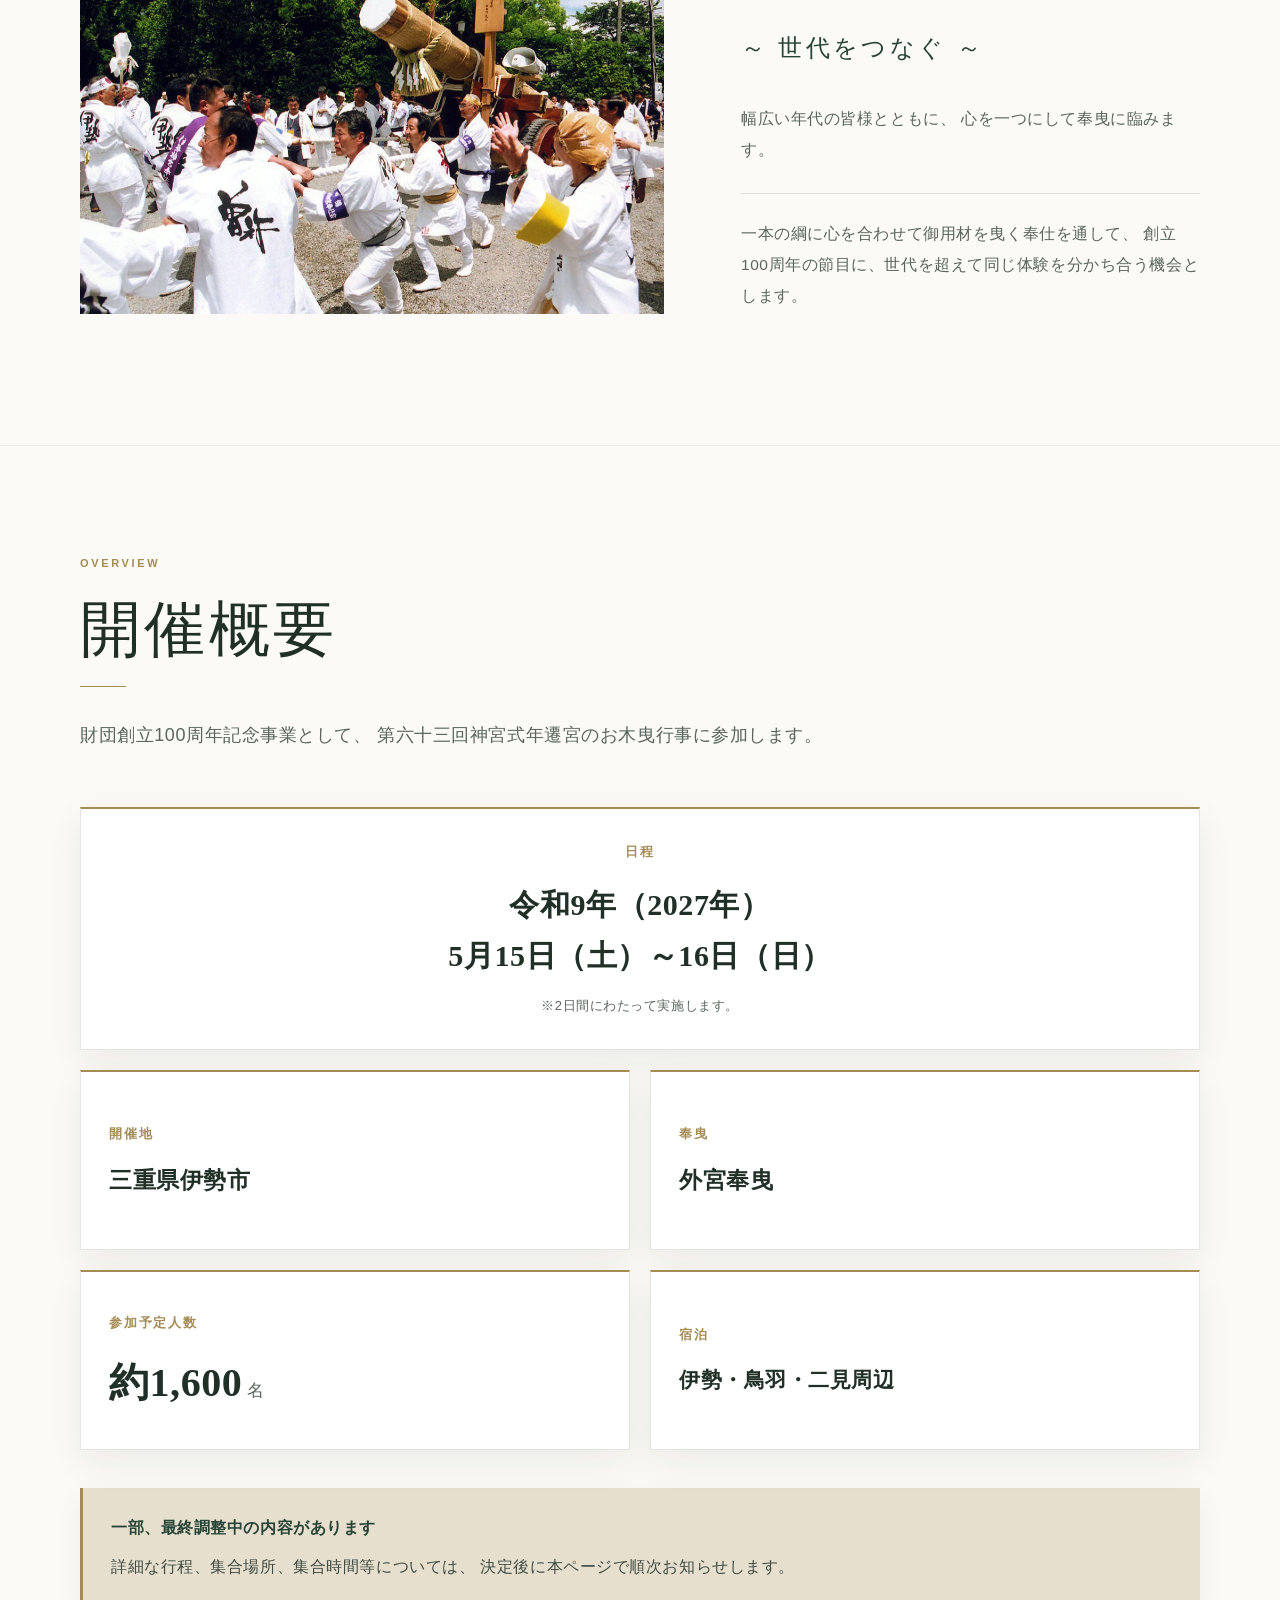
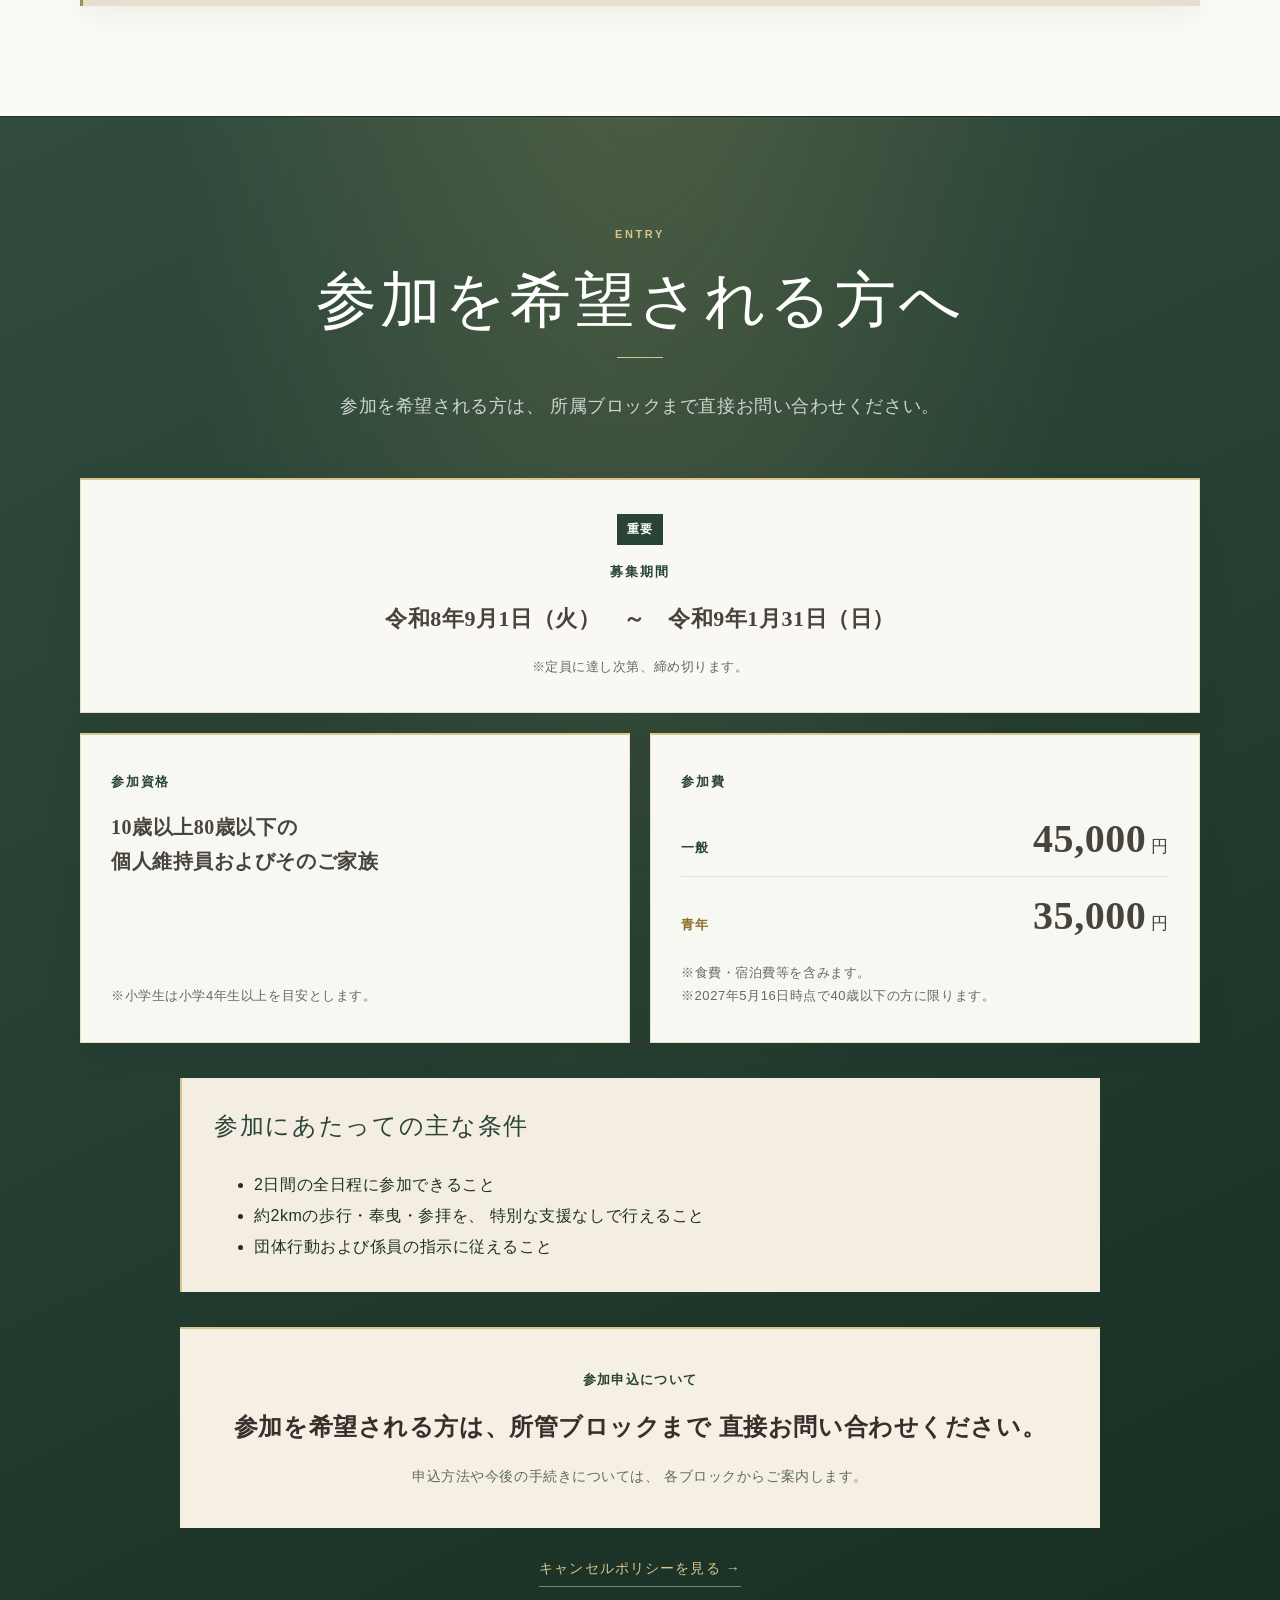
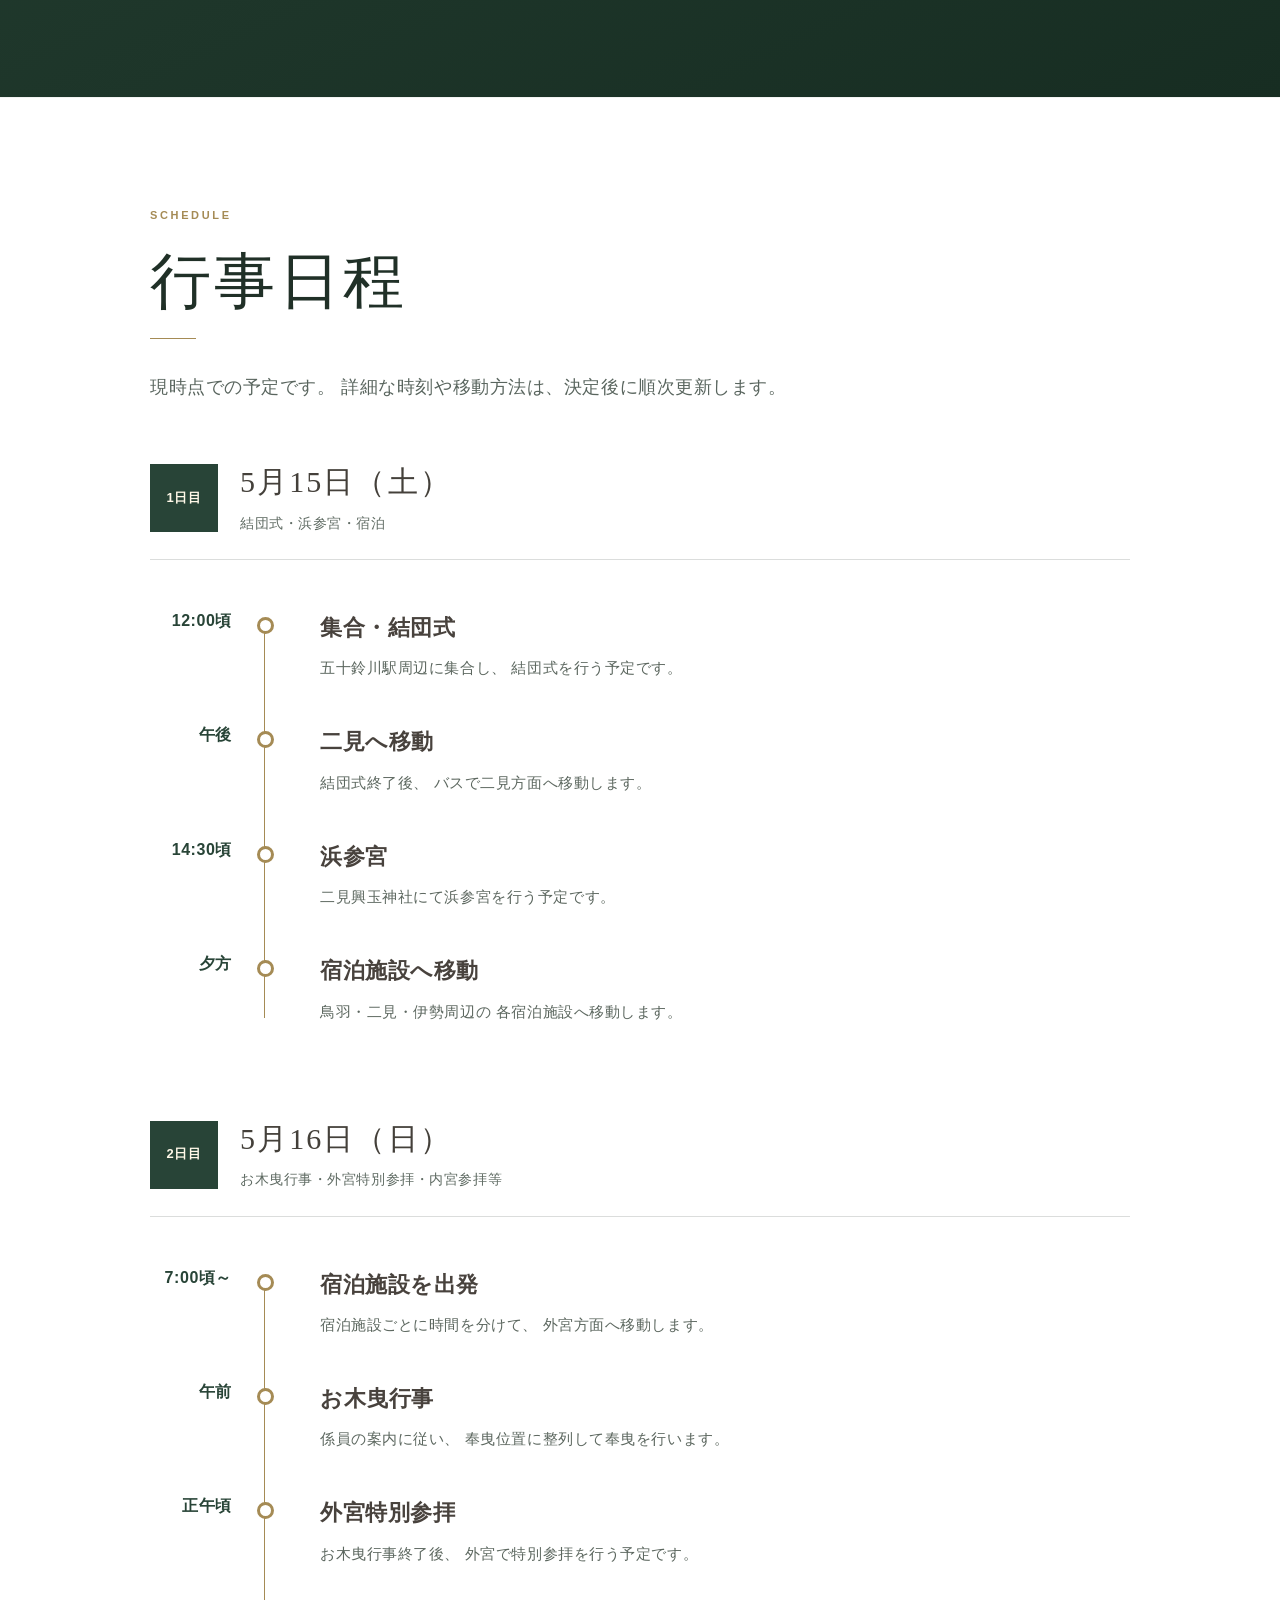
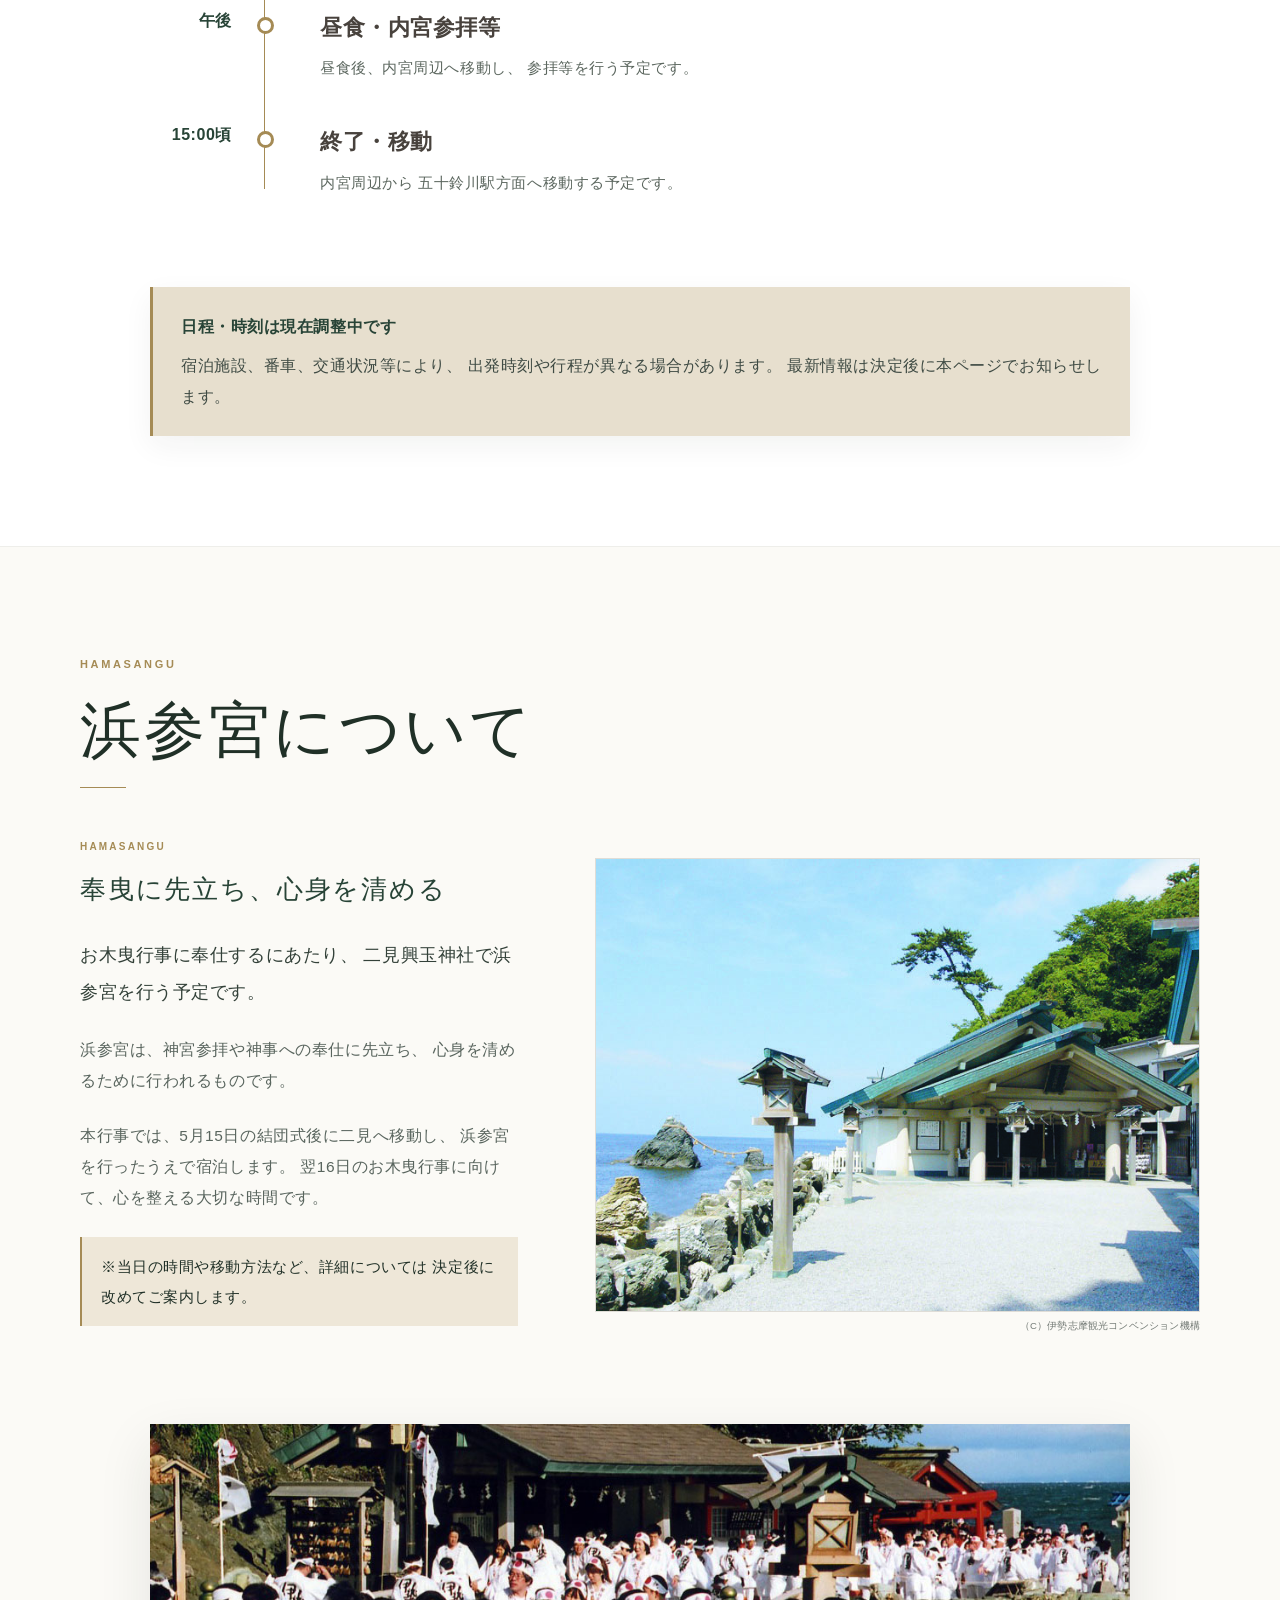
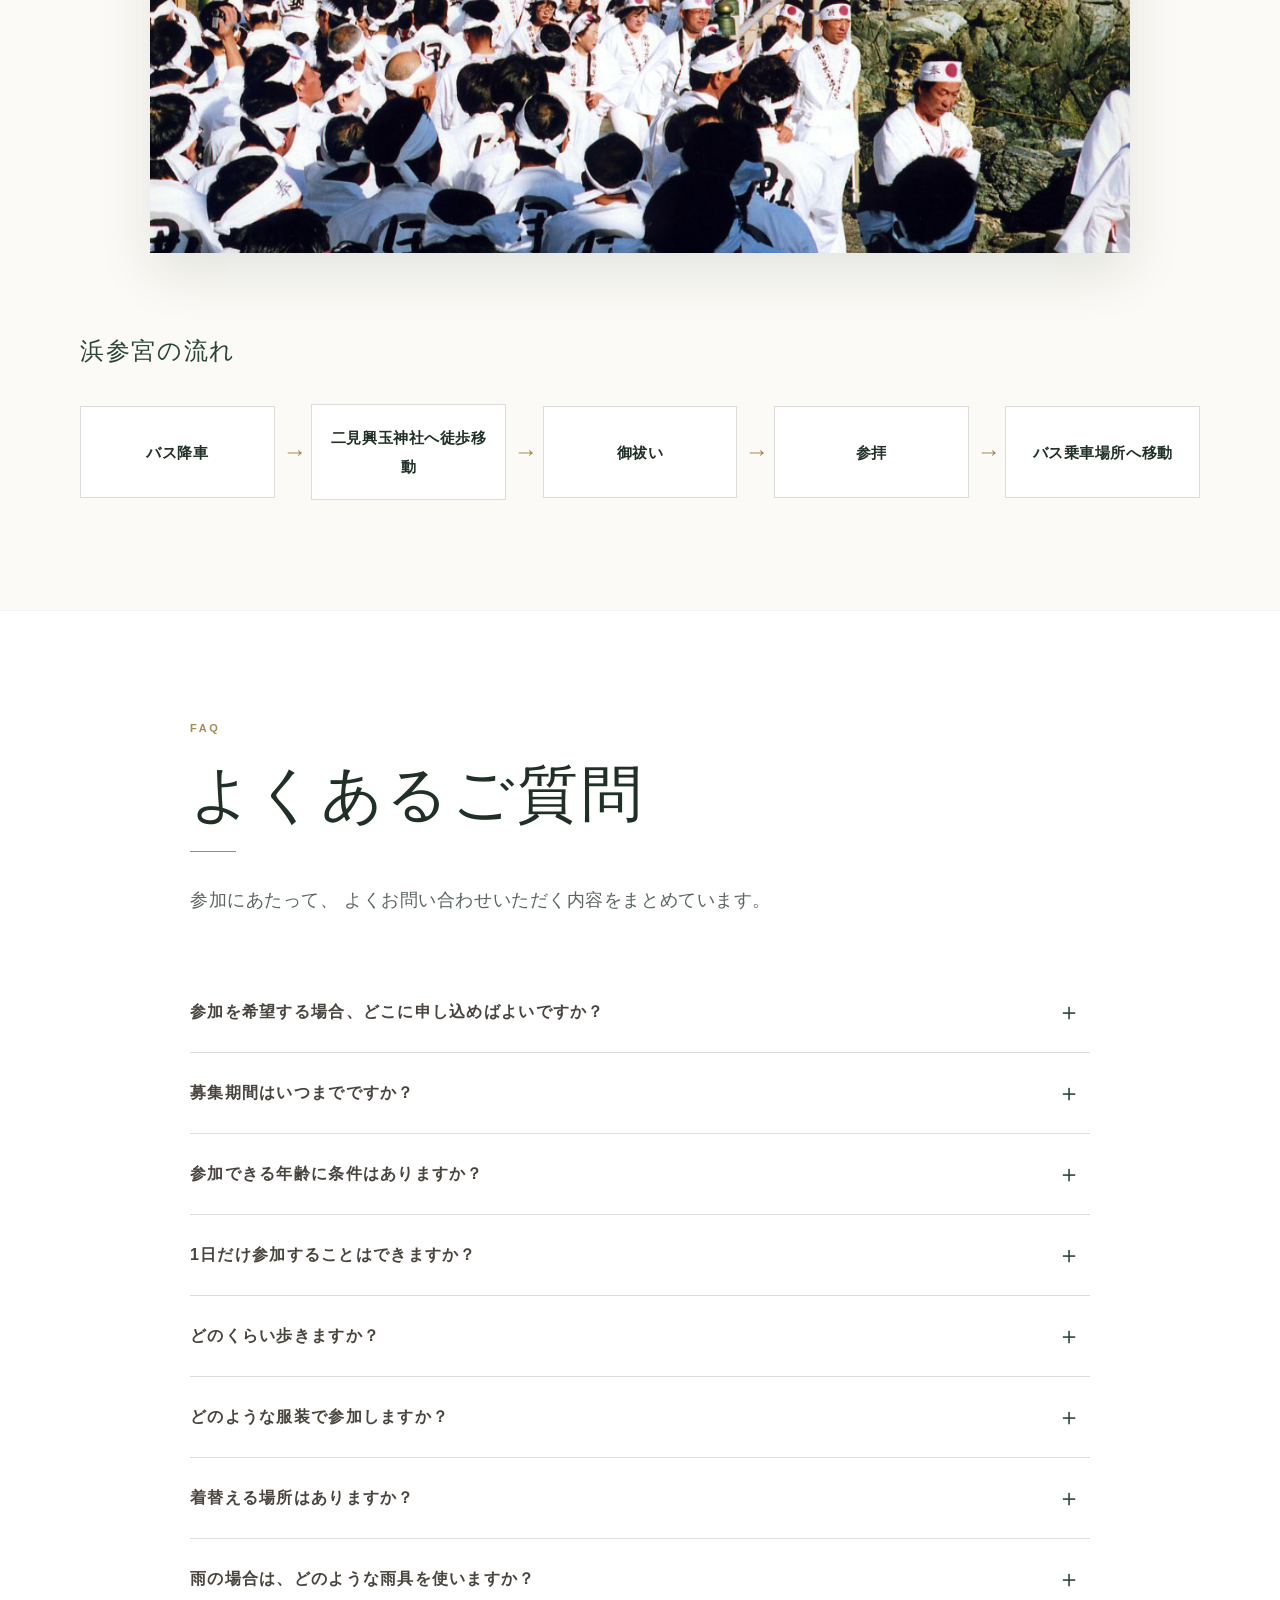
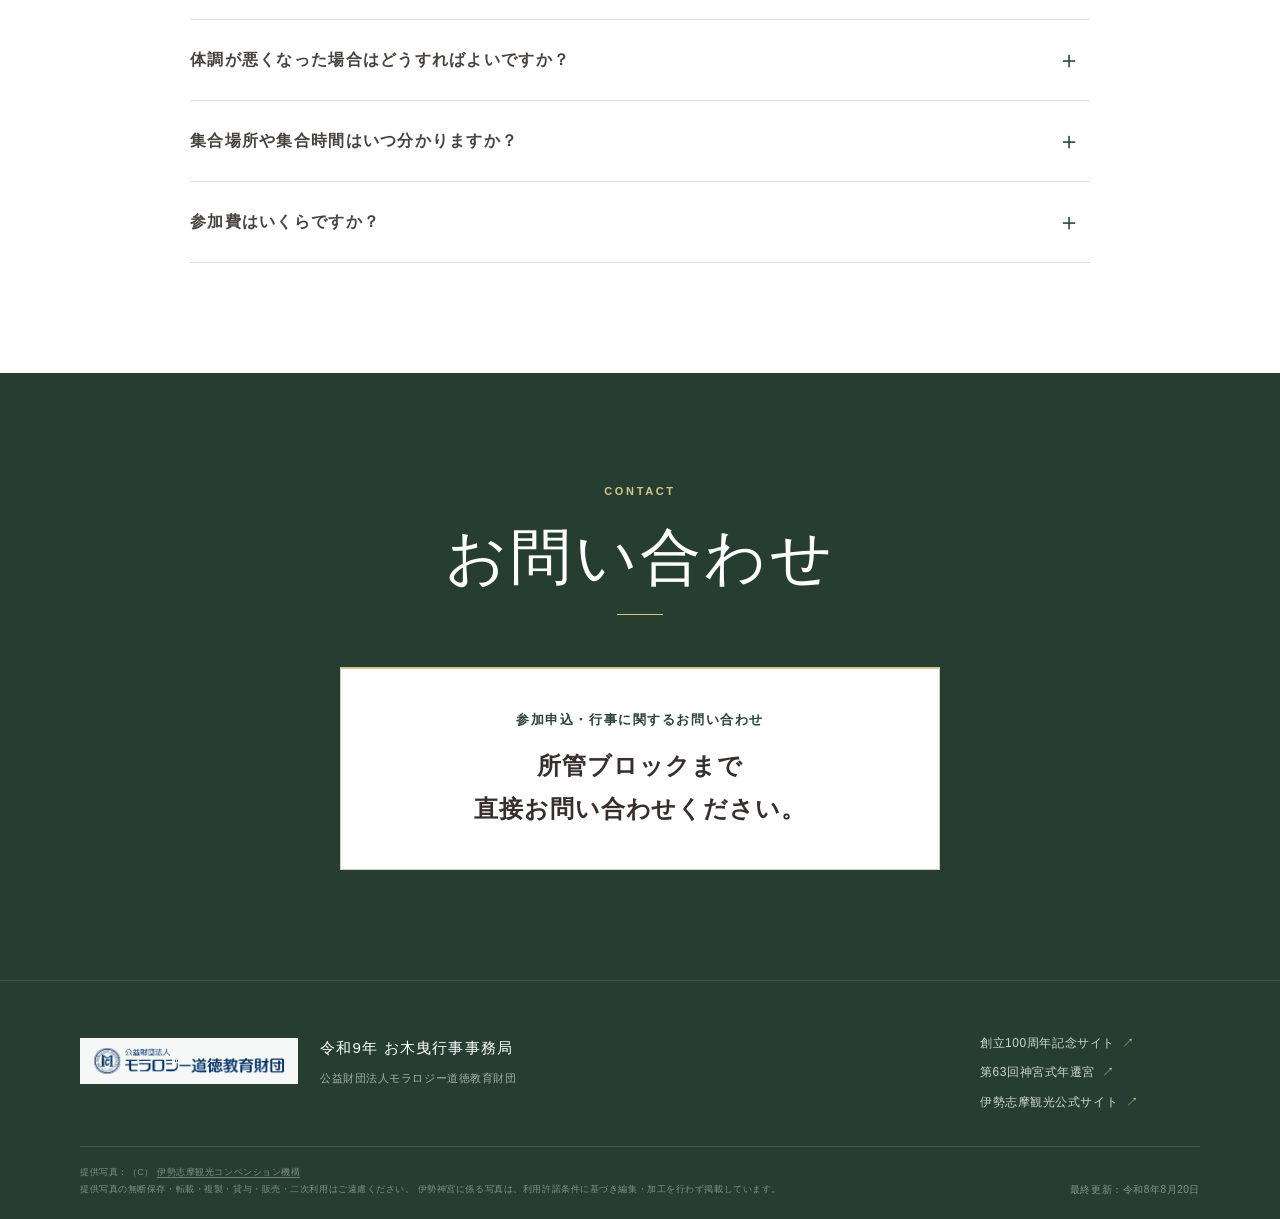
==== commit e33342ac: "Update index.html" ====
--- a/index.html
+++ b/index.html
@@ -435,9 +435,6 @@
 
       <div class="section-inner">
 
-        <p class="sengu-number">
-          63
-        </p>
 
         <div class="story-frame story-frame--sengu story-frame--licensed">
 
--- a/style.css
+++ b/style.css
@@ -1316,30 +1316,6 @@
   position: relative;
 }
 
-.sengu-number {
-  position: absolute;
-  right: 0;
-  top: -42px;
-
-  margin: 0;
-
-  color: rgba(40, 68, 55, 0.065);
-
-  font-family:
-    "Yu Mincho",
-    "YuMincho",
-    "Hiragino Mincho ProN",
-    "Noto Serif JP",
-    serif;
-
-  font-size: clamp(160px, 20vw, 280px);
-  font-weight: 500;
-  line-height: 1;
-  letter-spacing: -0.06em;
-
-  pointer-events: none;
-}
-
 .sengu-facts {
   position: relative;
   z-index: 1;
@@ -3132,12 +3108,6 @@
     grid-template-columns: 1fr;
   }
 
-  .sengu-number {
-    right: -20px;
-    top: -10px;
-    font-size: 180px;
-  }
-
   .sengu-facts {
     grid-template-columns: 1fr;
   }
@@ -3476,12 +3446,6 @@
 
   .official-site-link strong {
     font-size: 19px;
-  }
-
-  .sengu-number {
-    right: -18px;
-    top: 0;
-    font-size: 128px;
   }
 
   .sengu-facts {
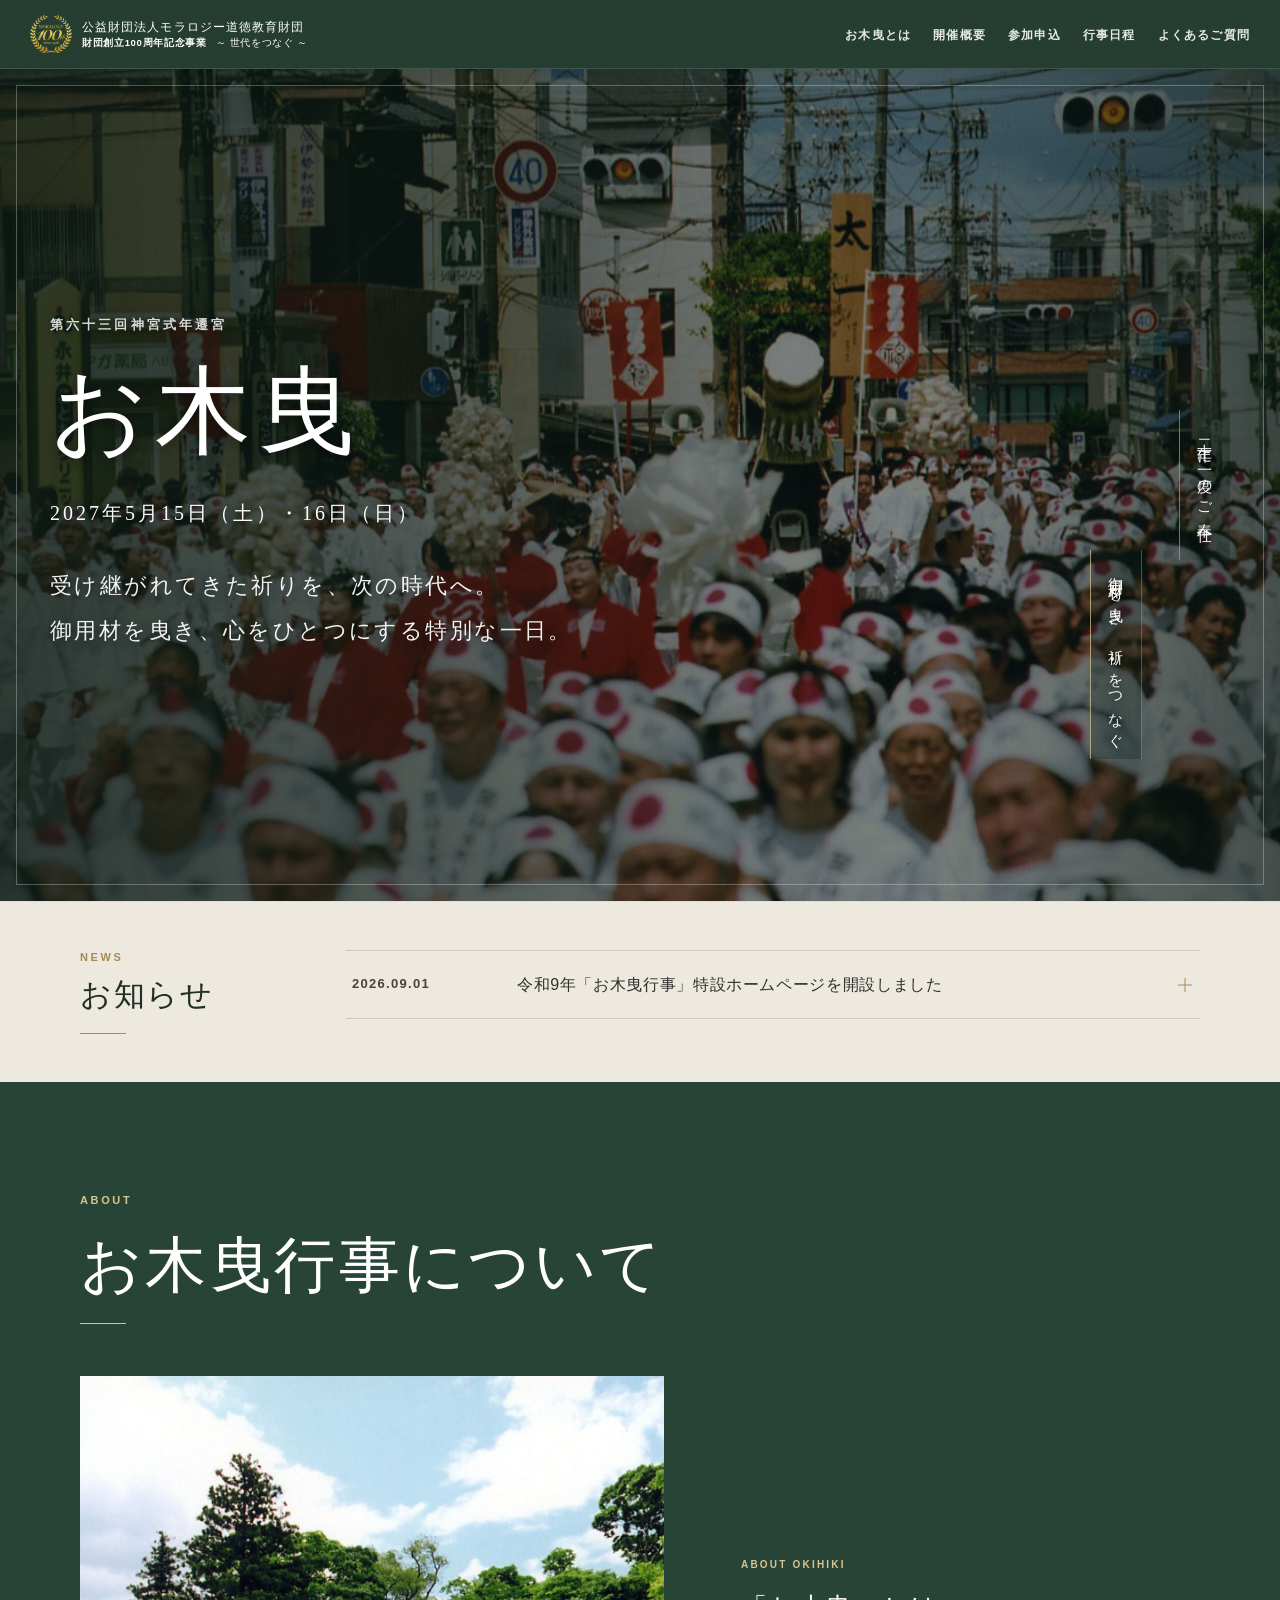
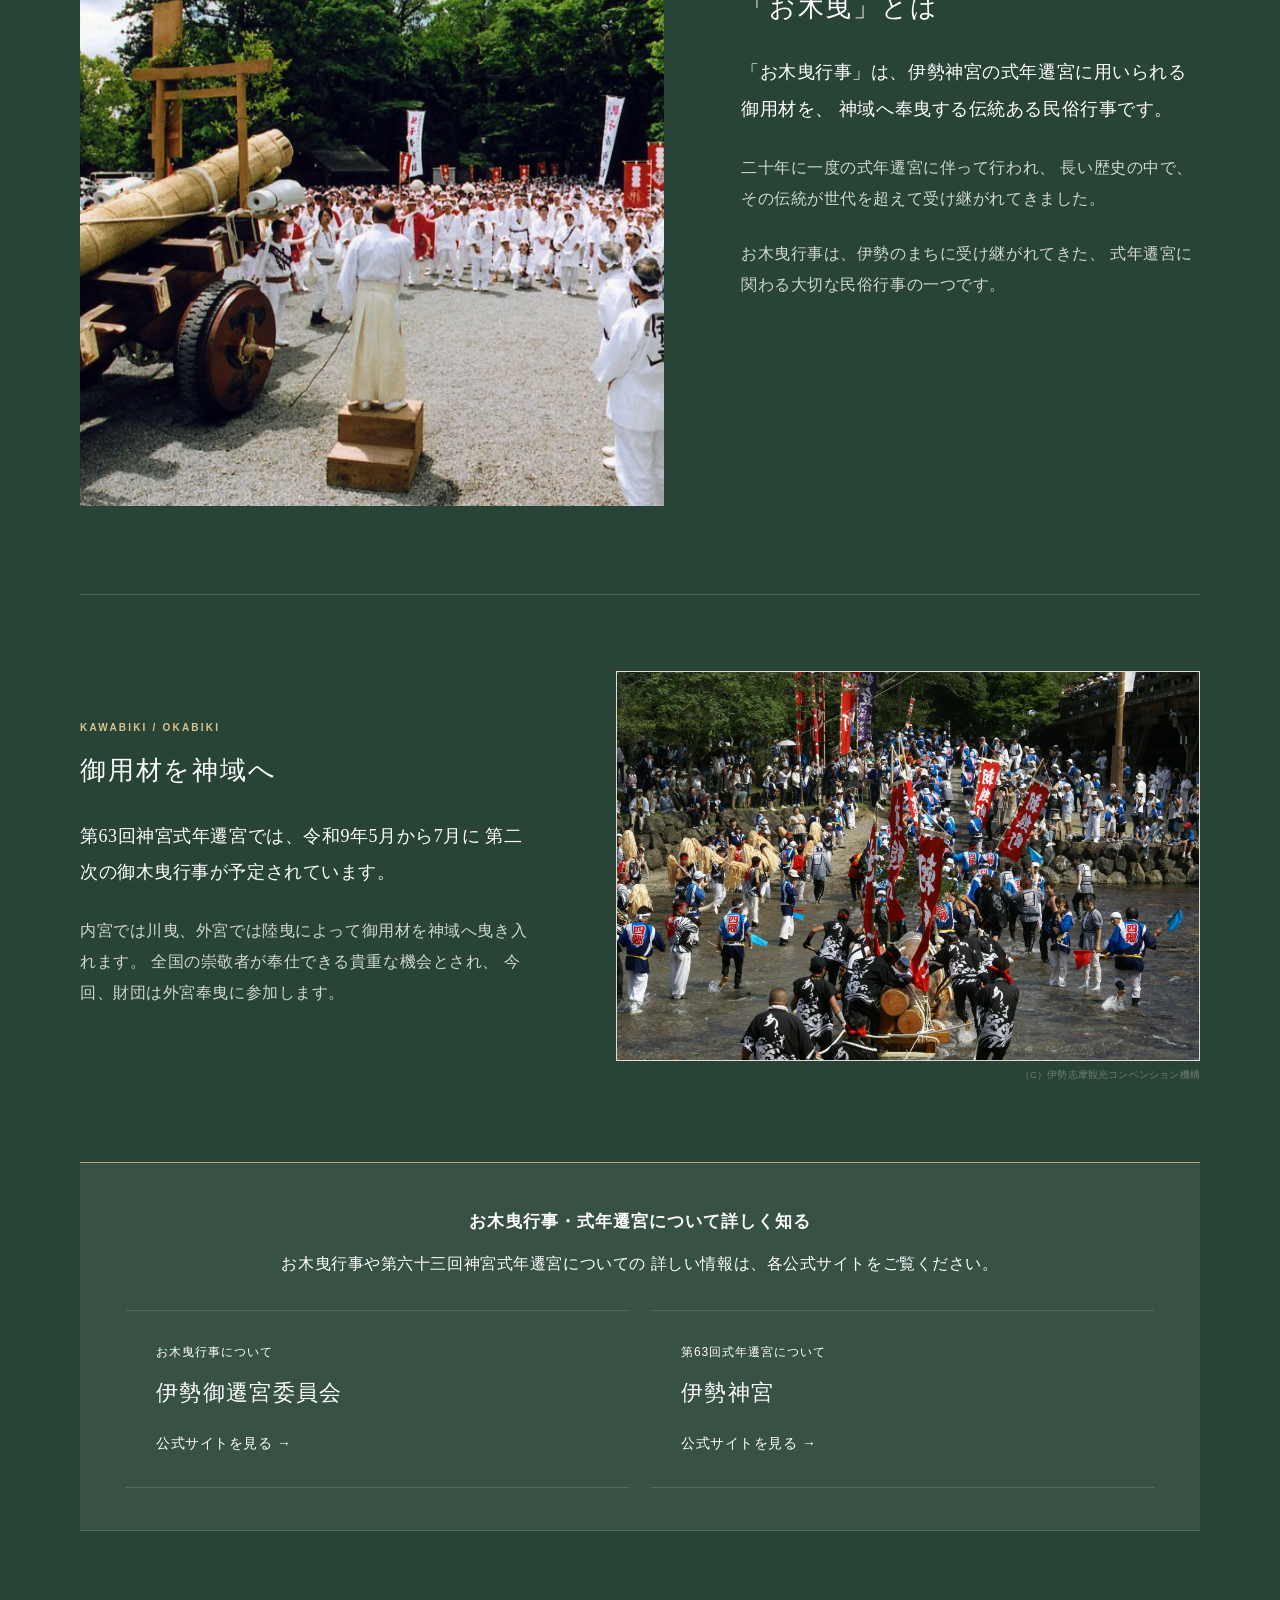
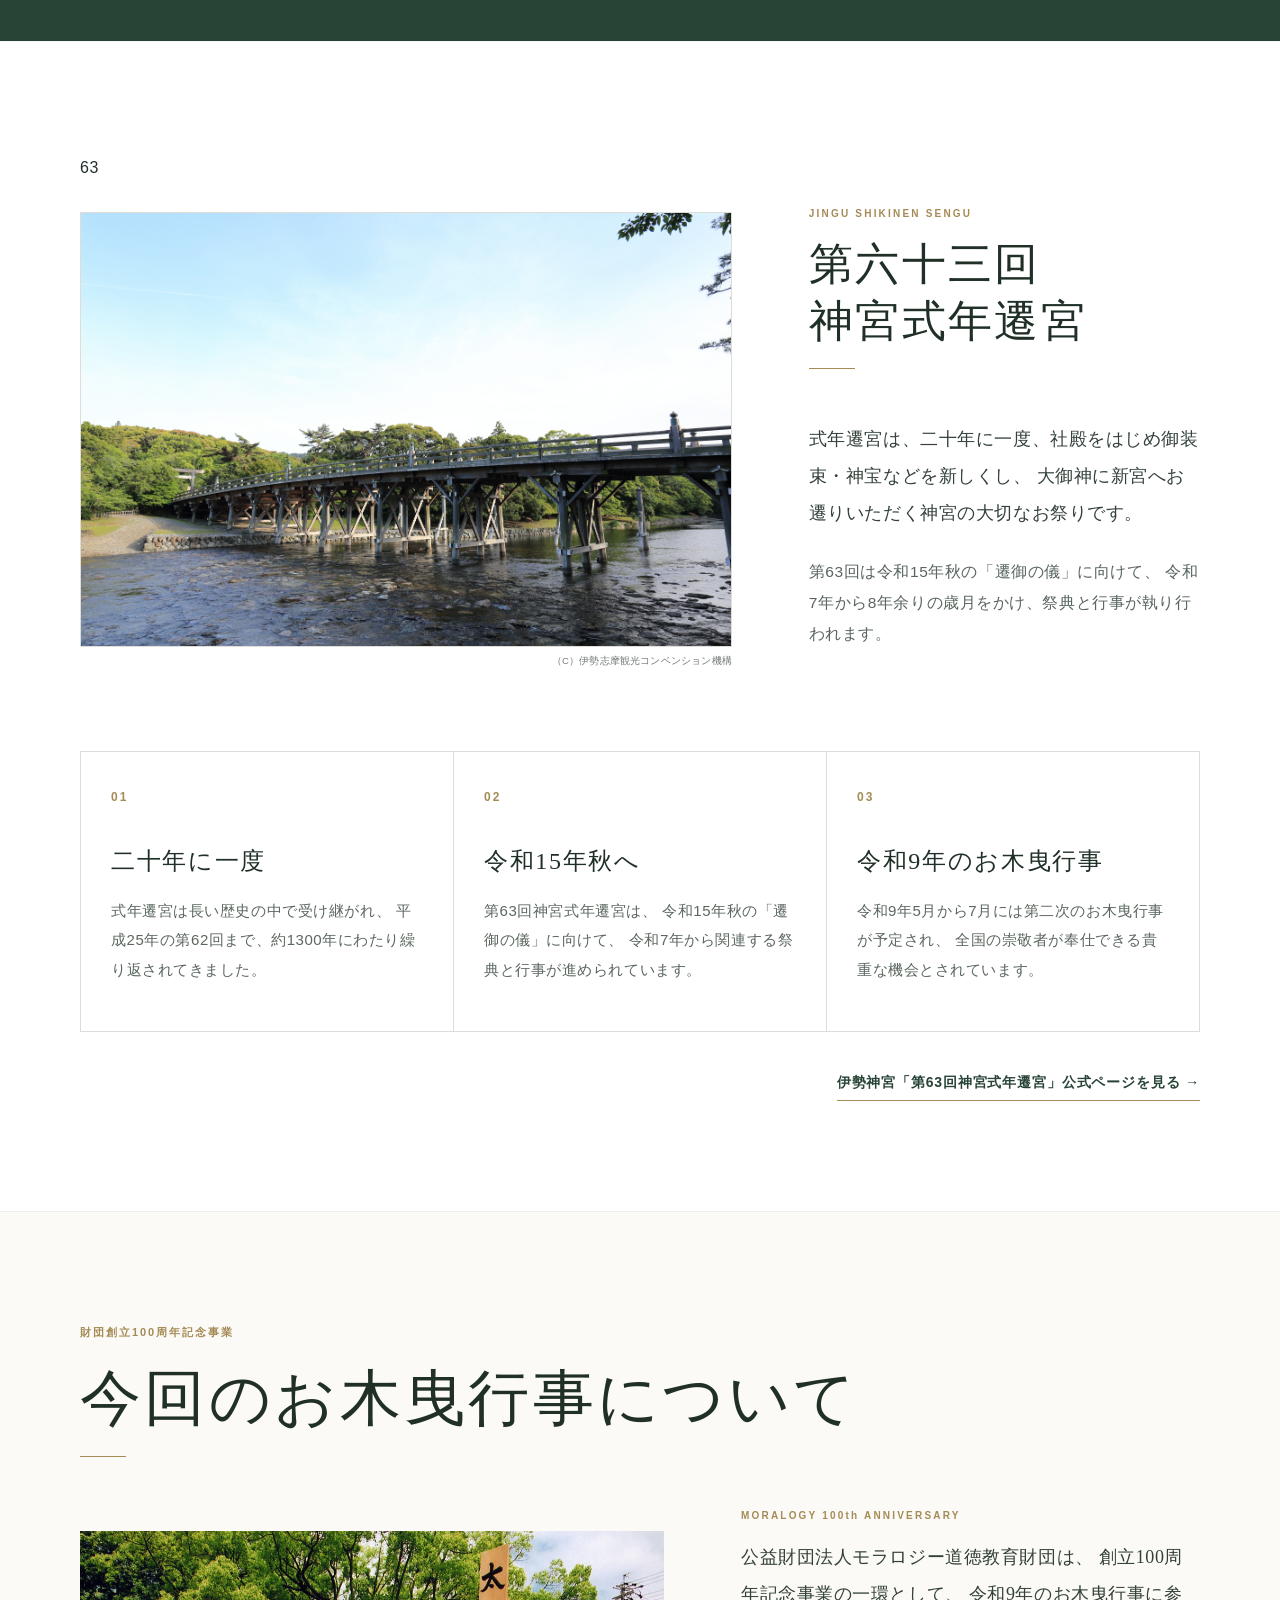
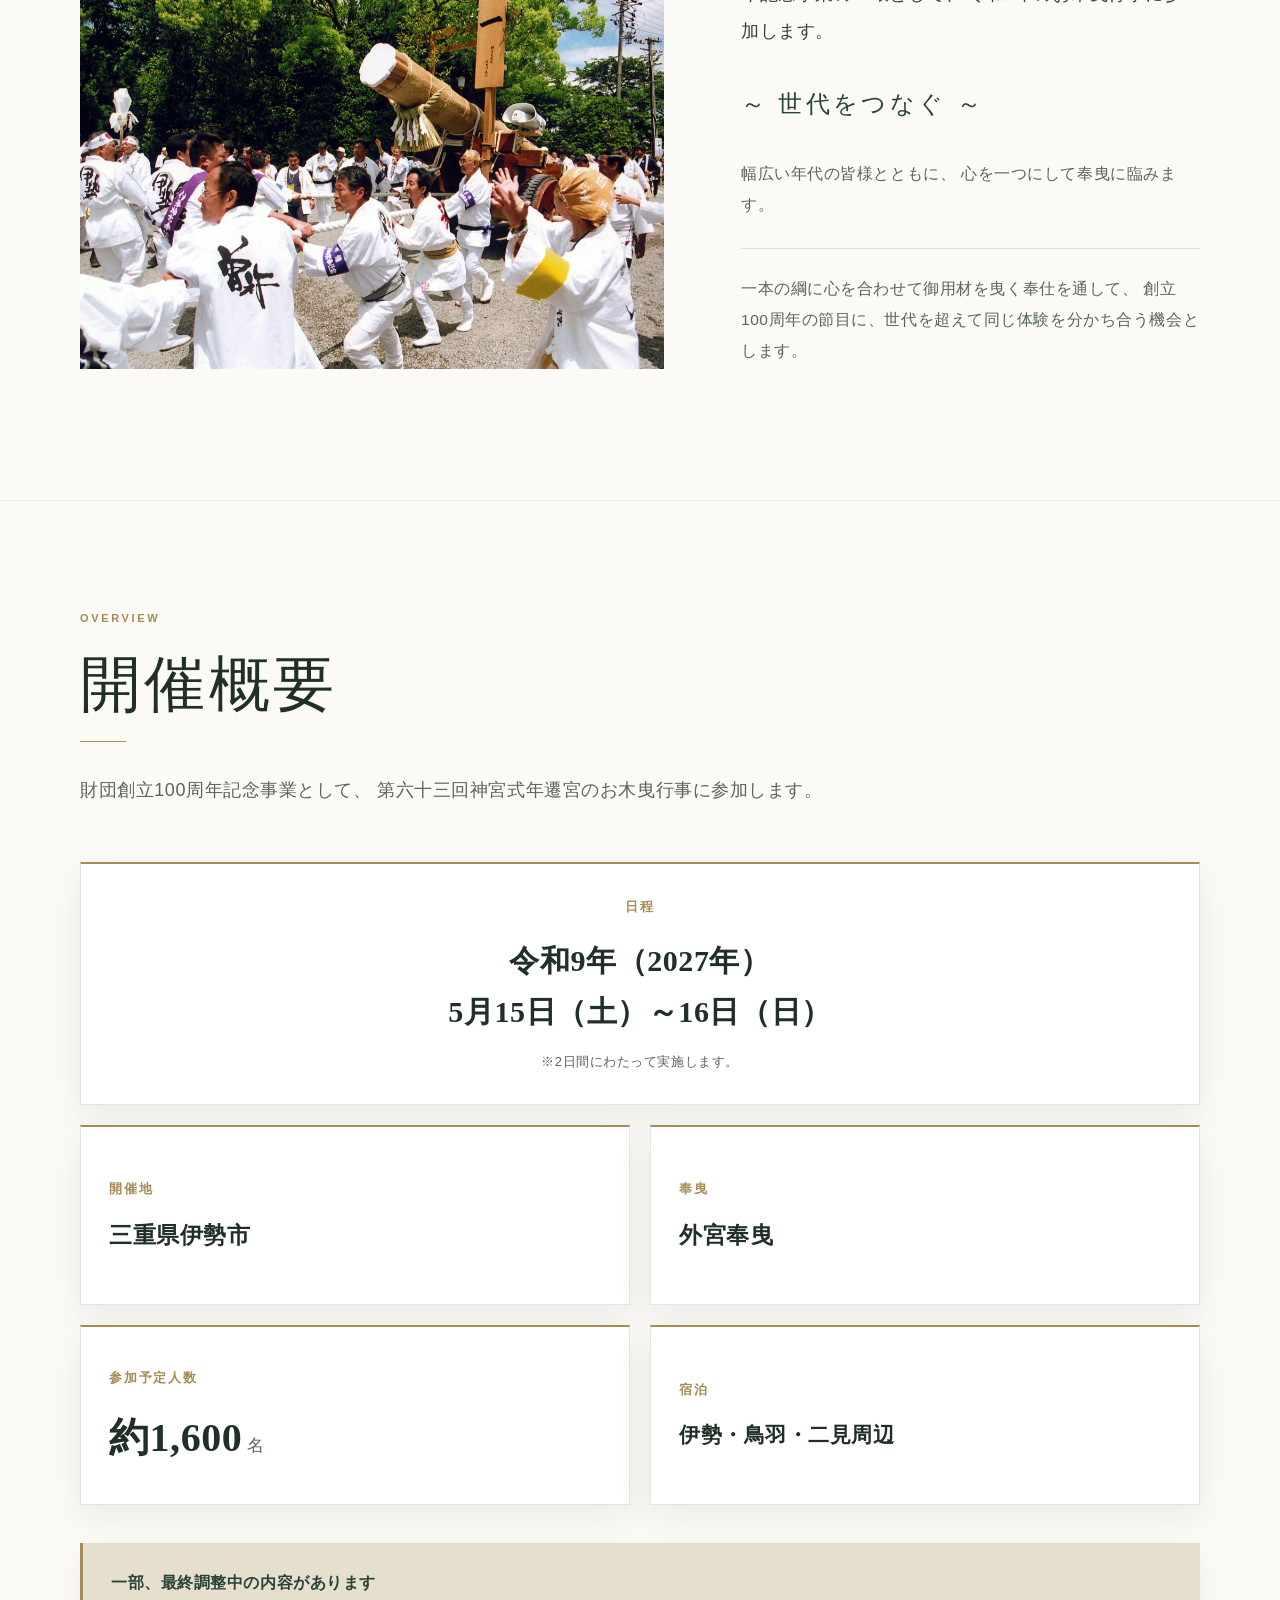
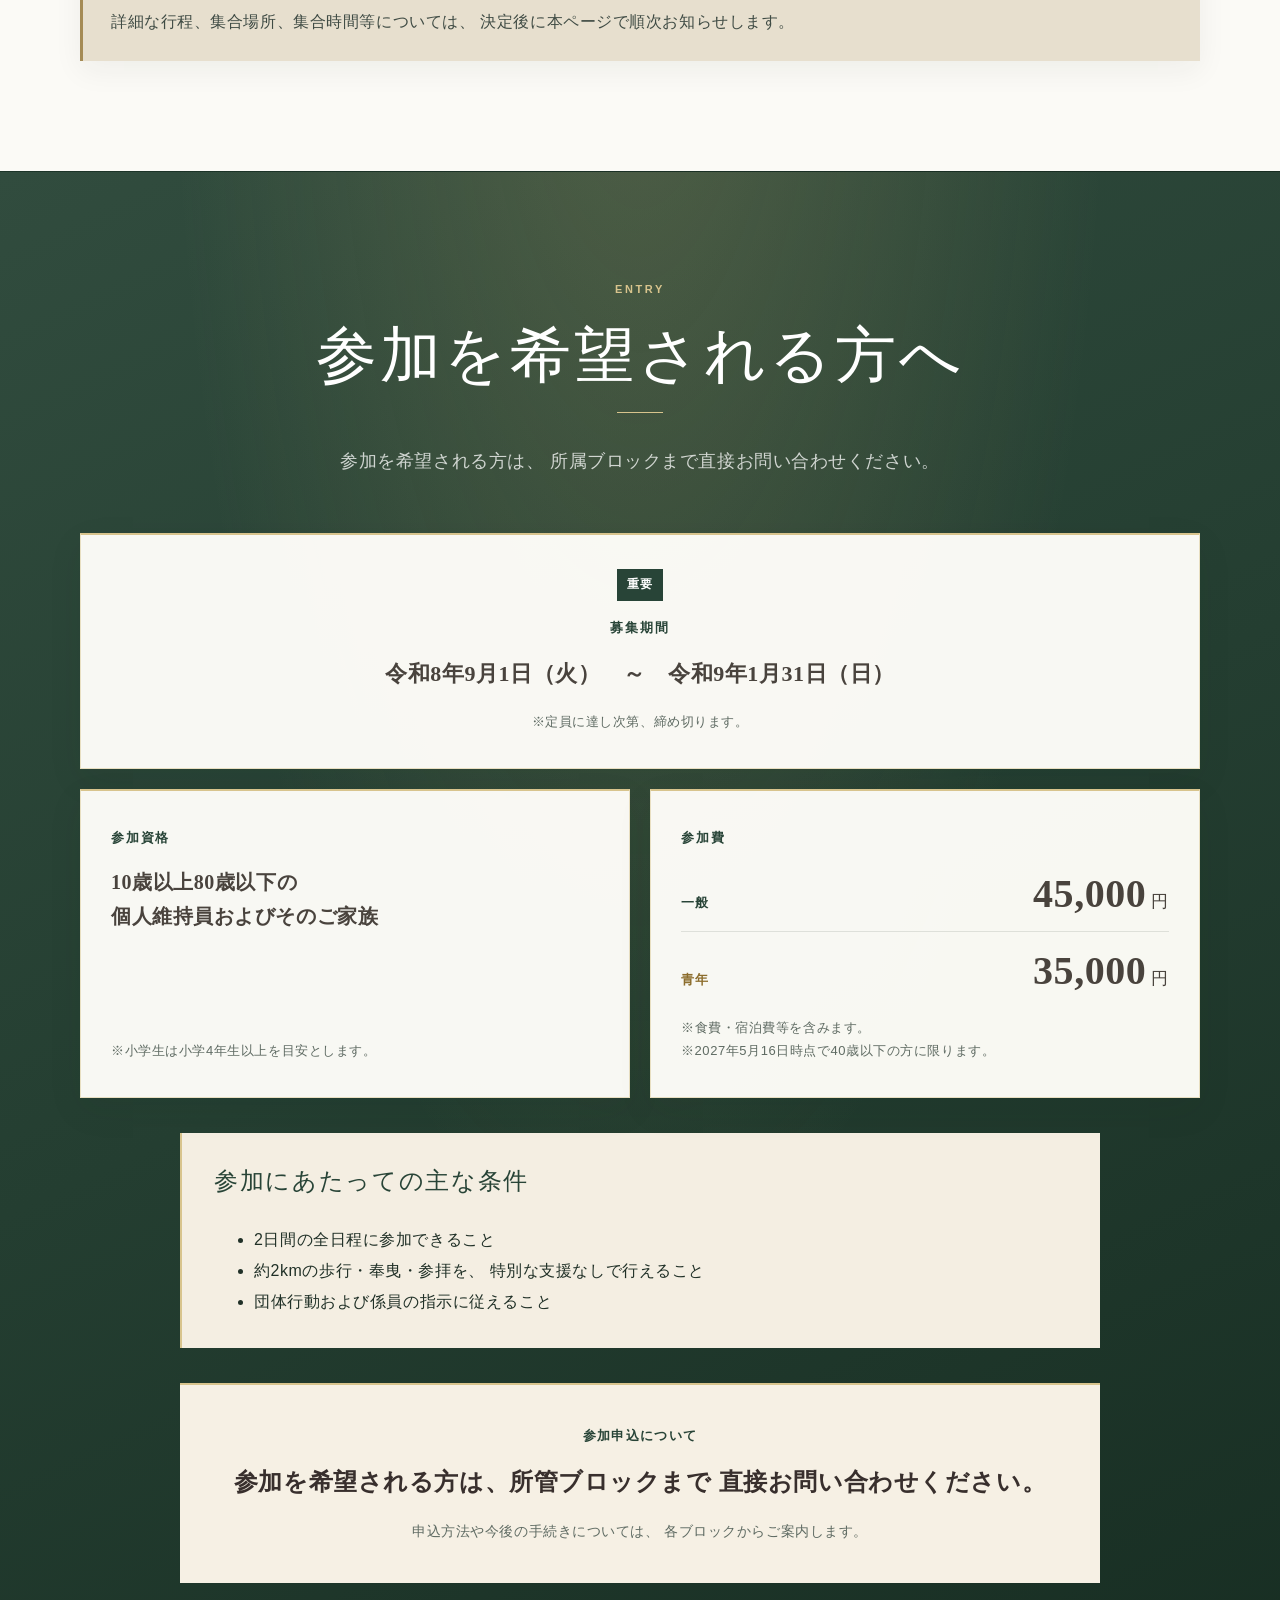
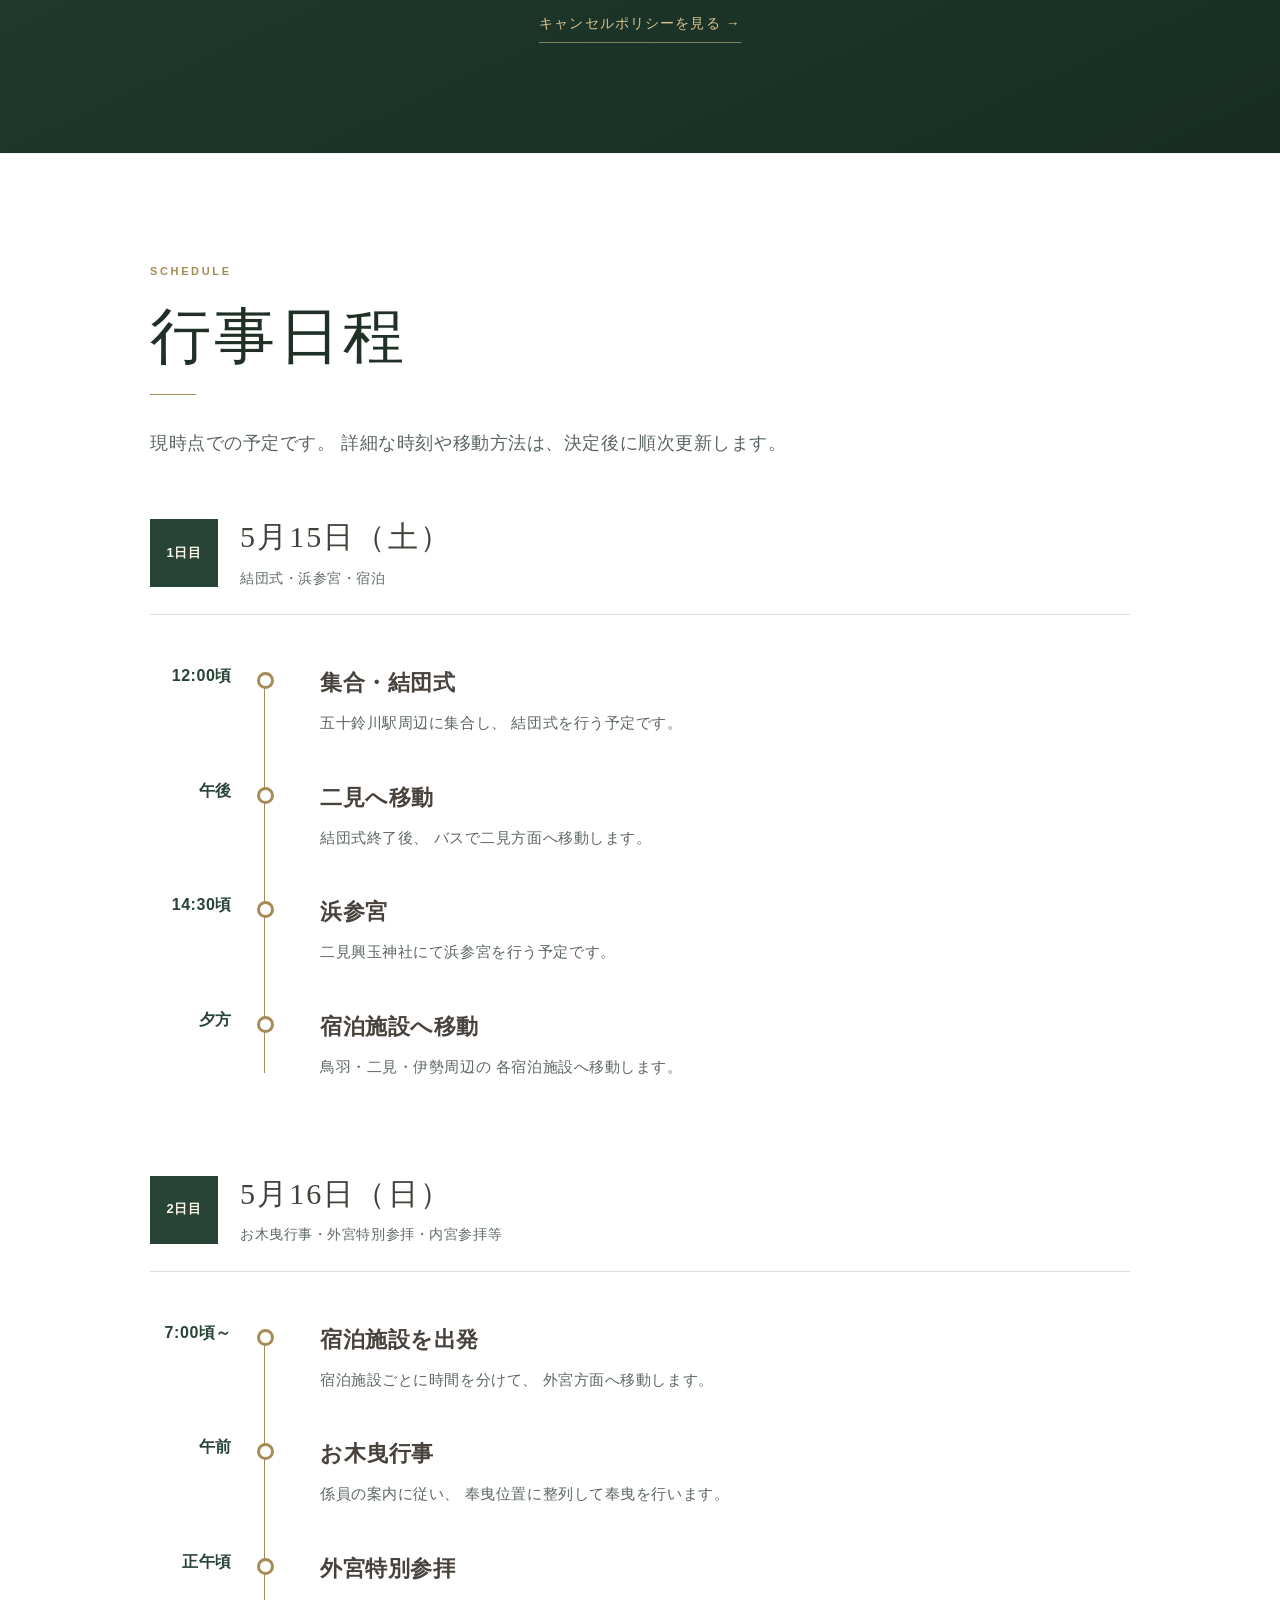
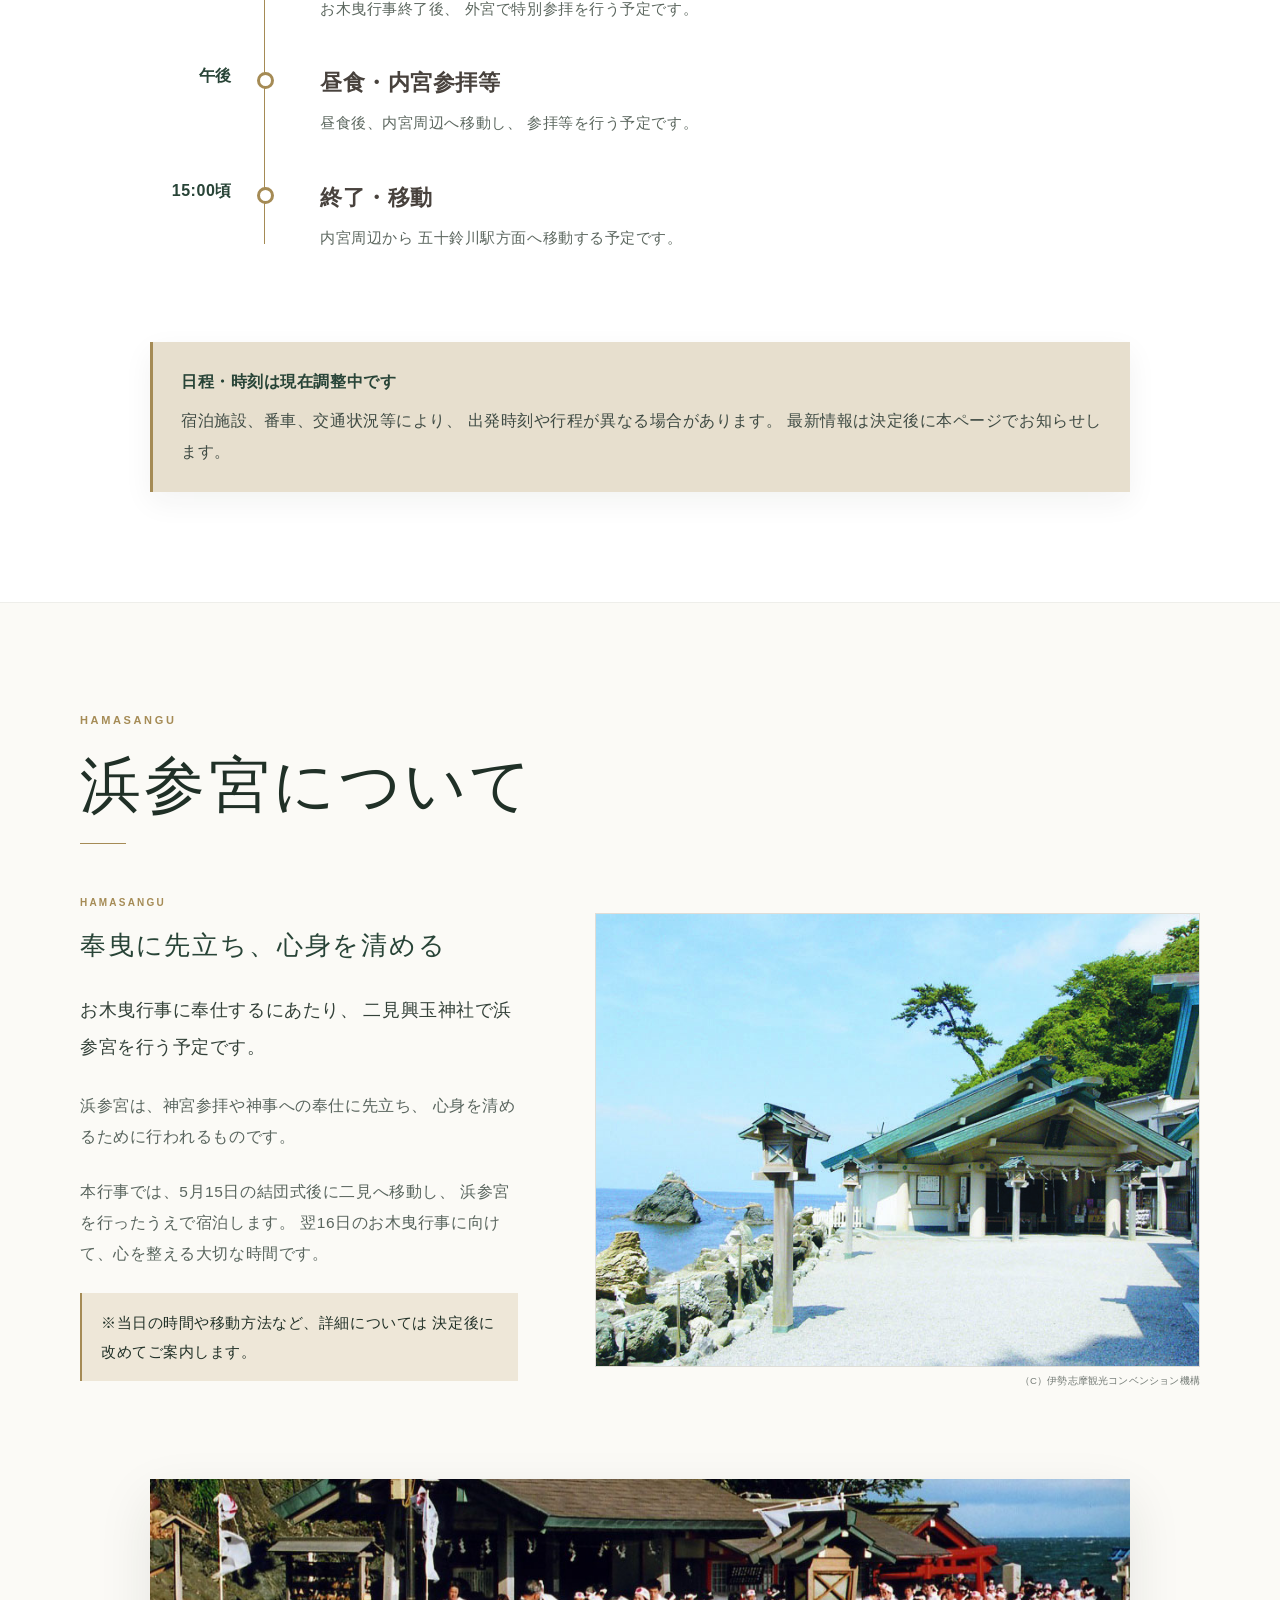
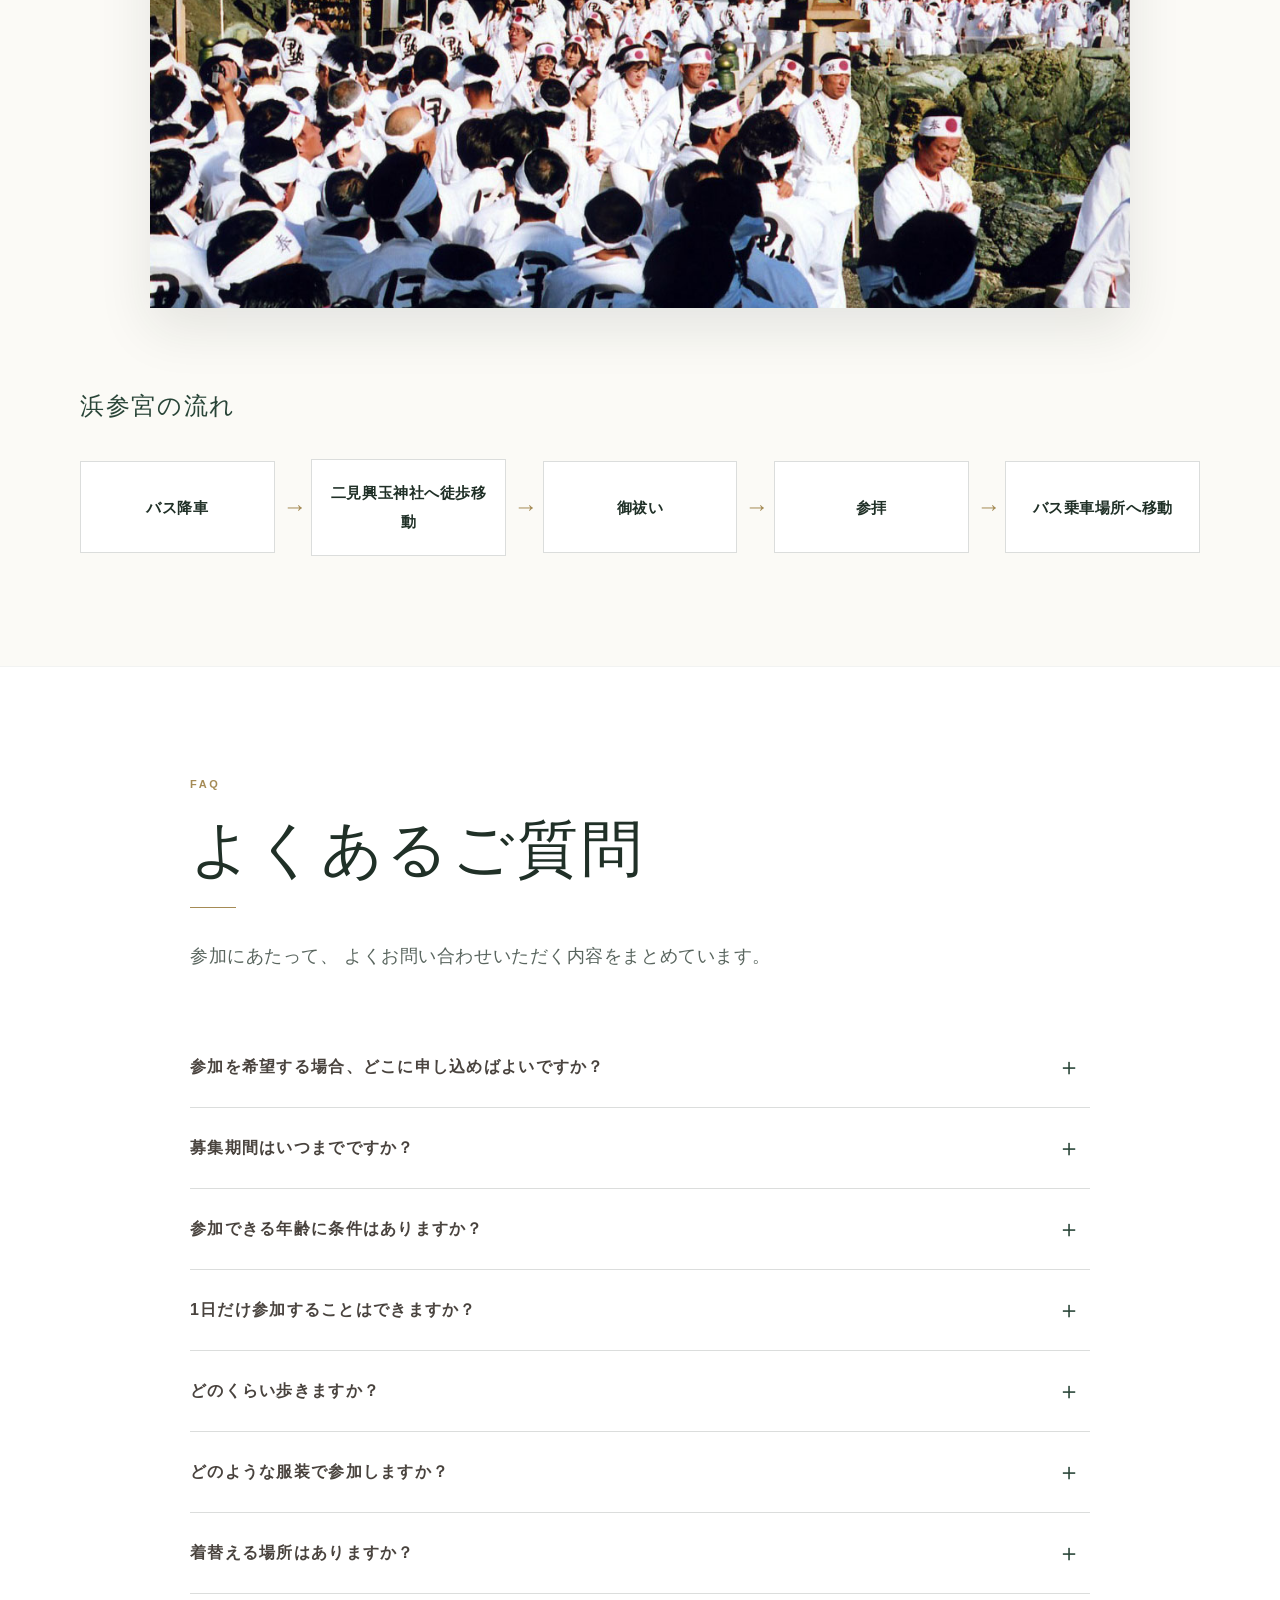
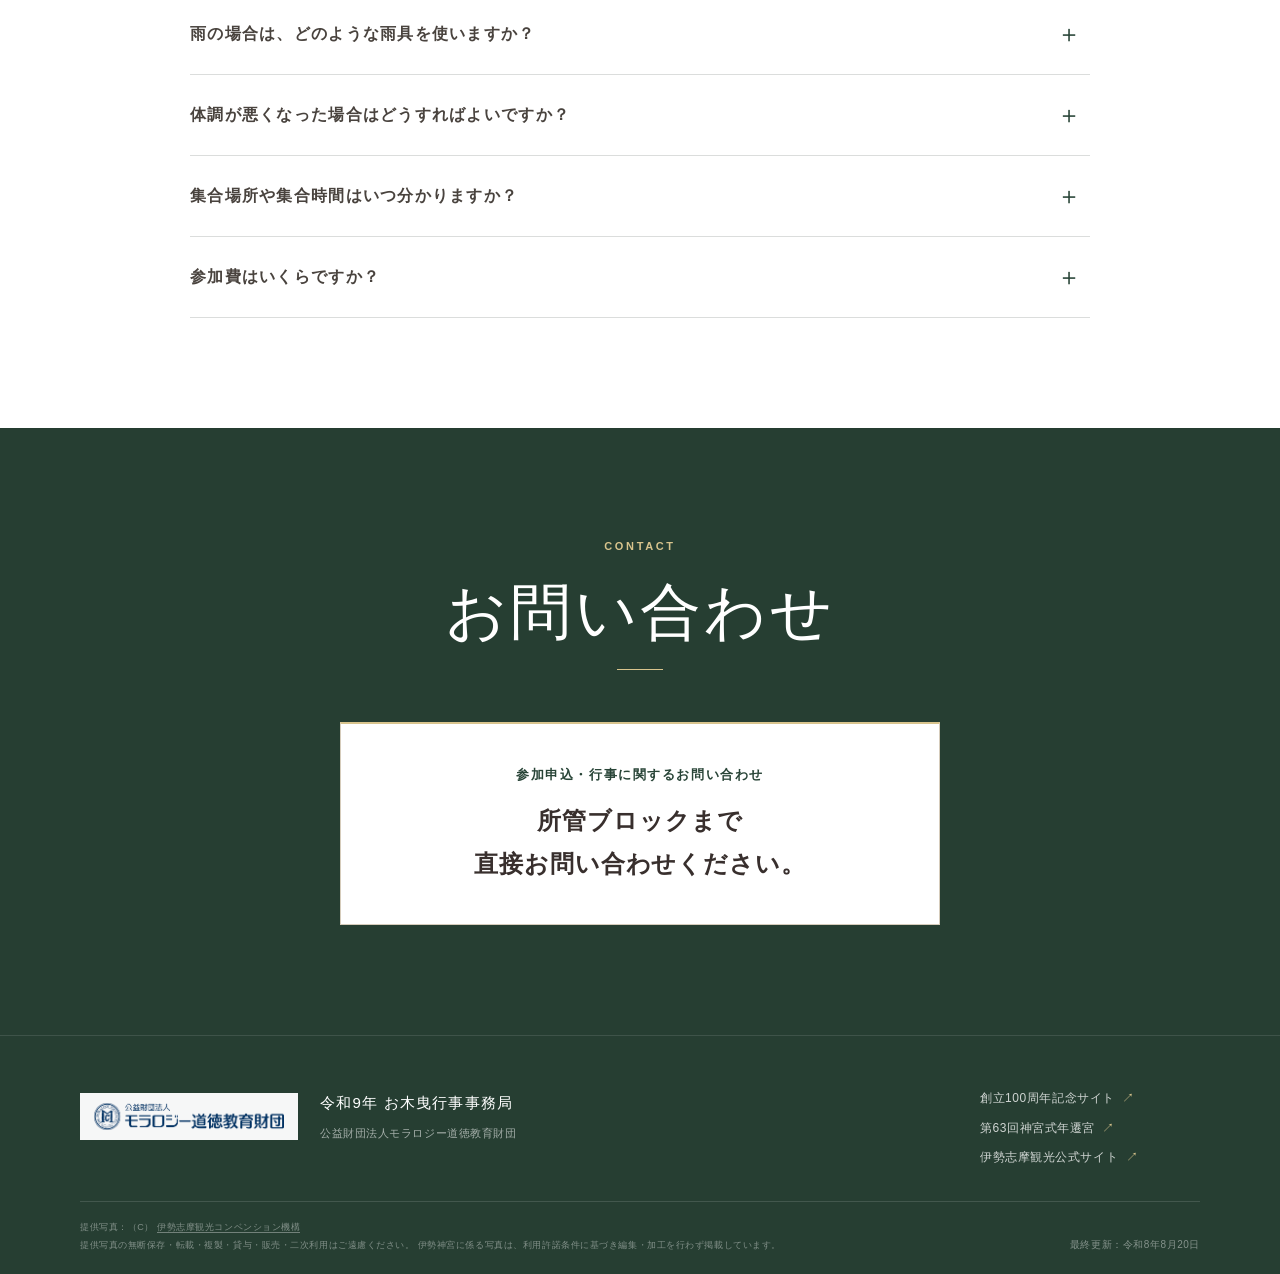
==== commit 42316181: "Update index.html" ====
--- a/index.html
+++ b/index.html
@@ -435,6 +435,9 @@
 
       <div class="section-inner">
 
+        <p class="sengu-number">
+          63
+        </p>
 
         <div class="story-frame story-frame--sengu story-frame--licensed">
 
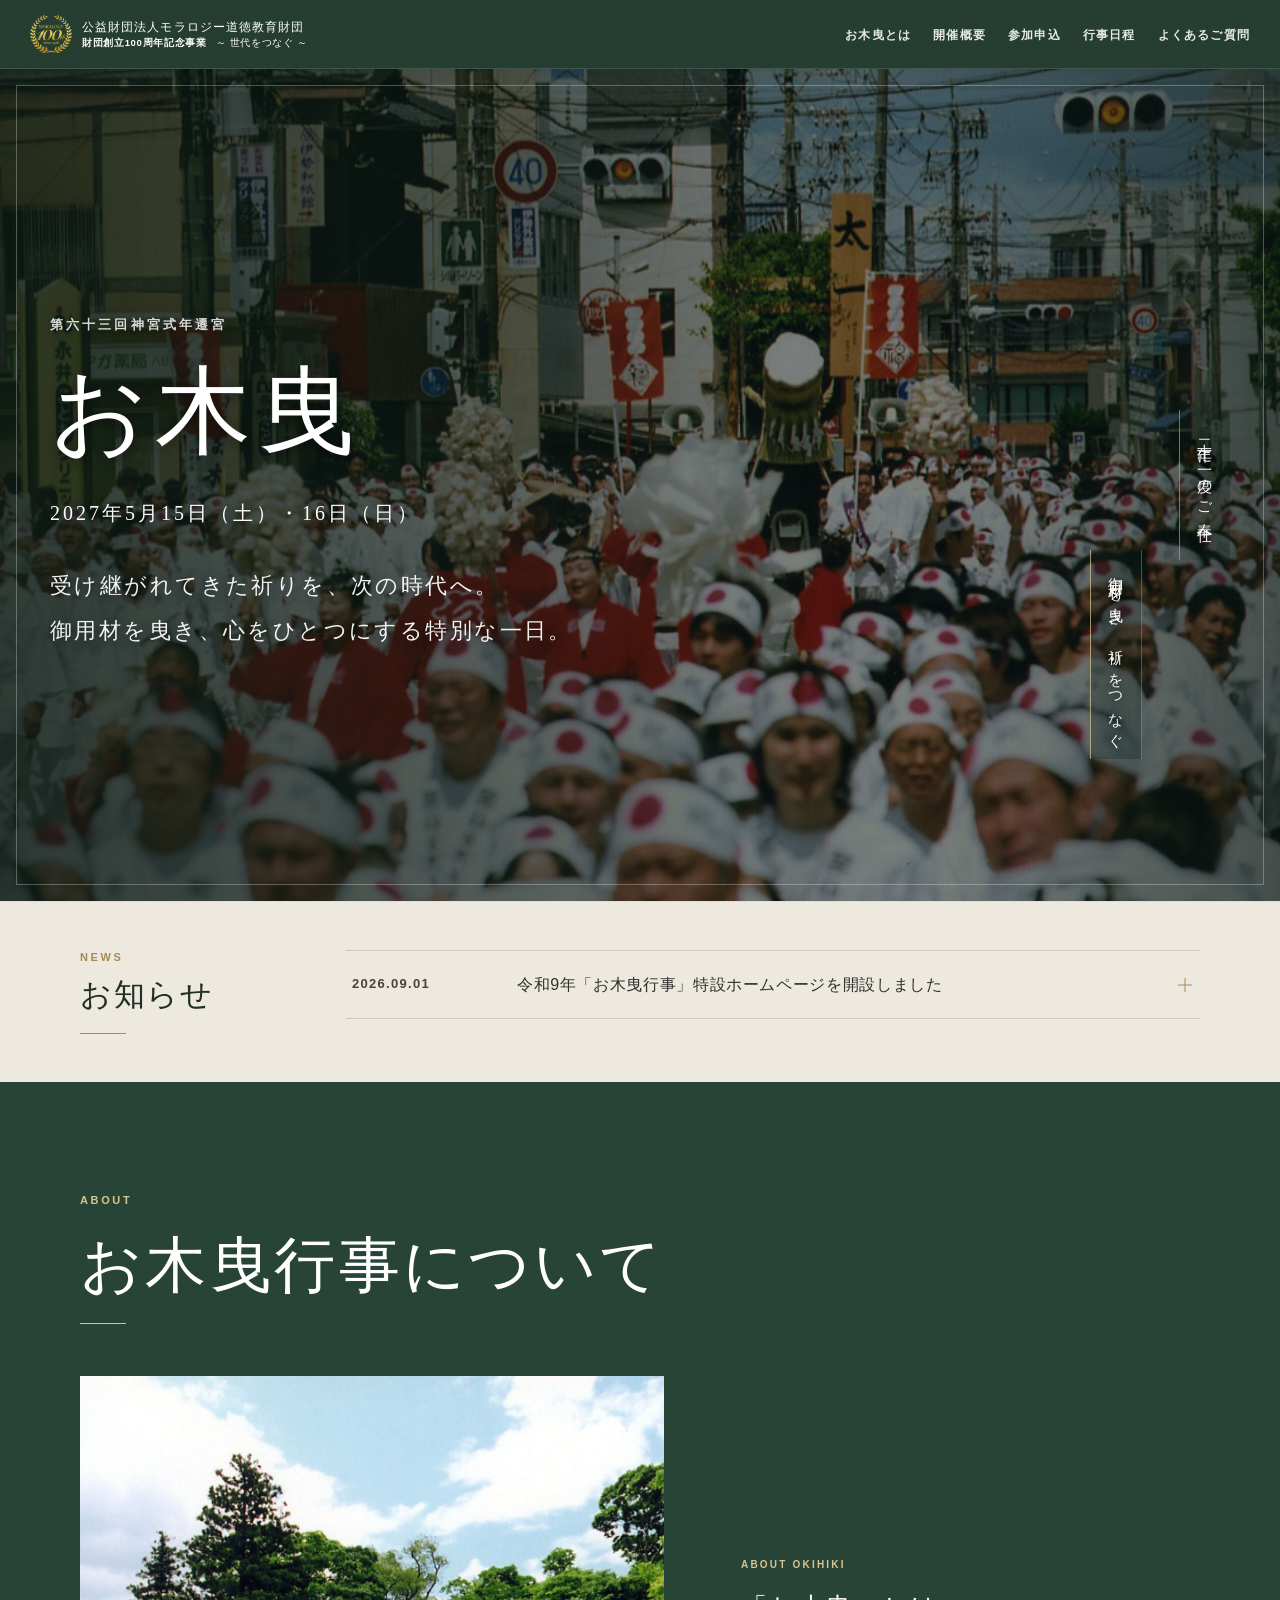
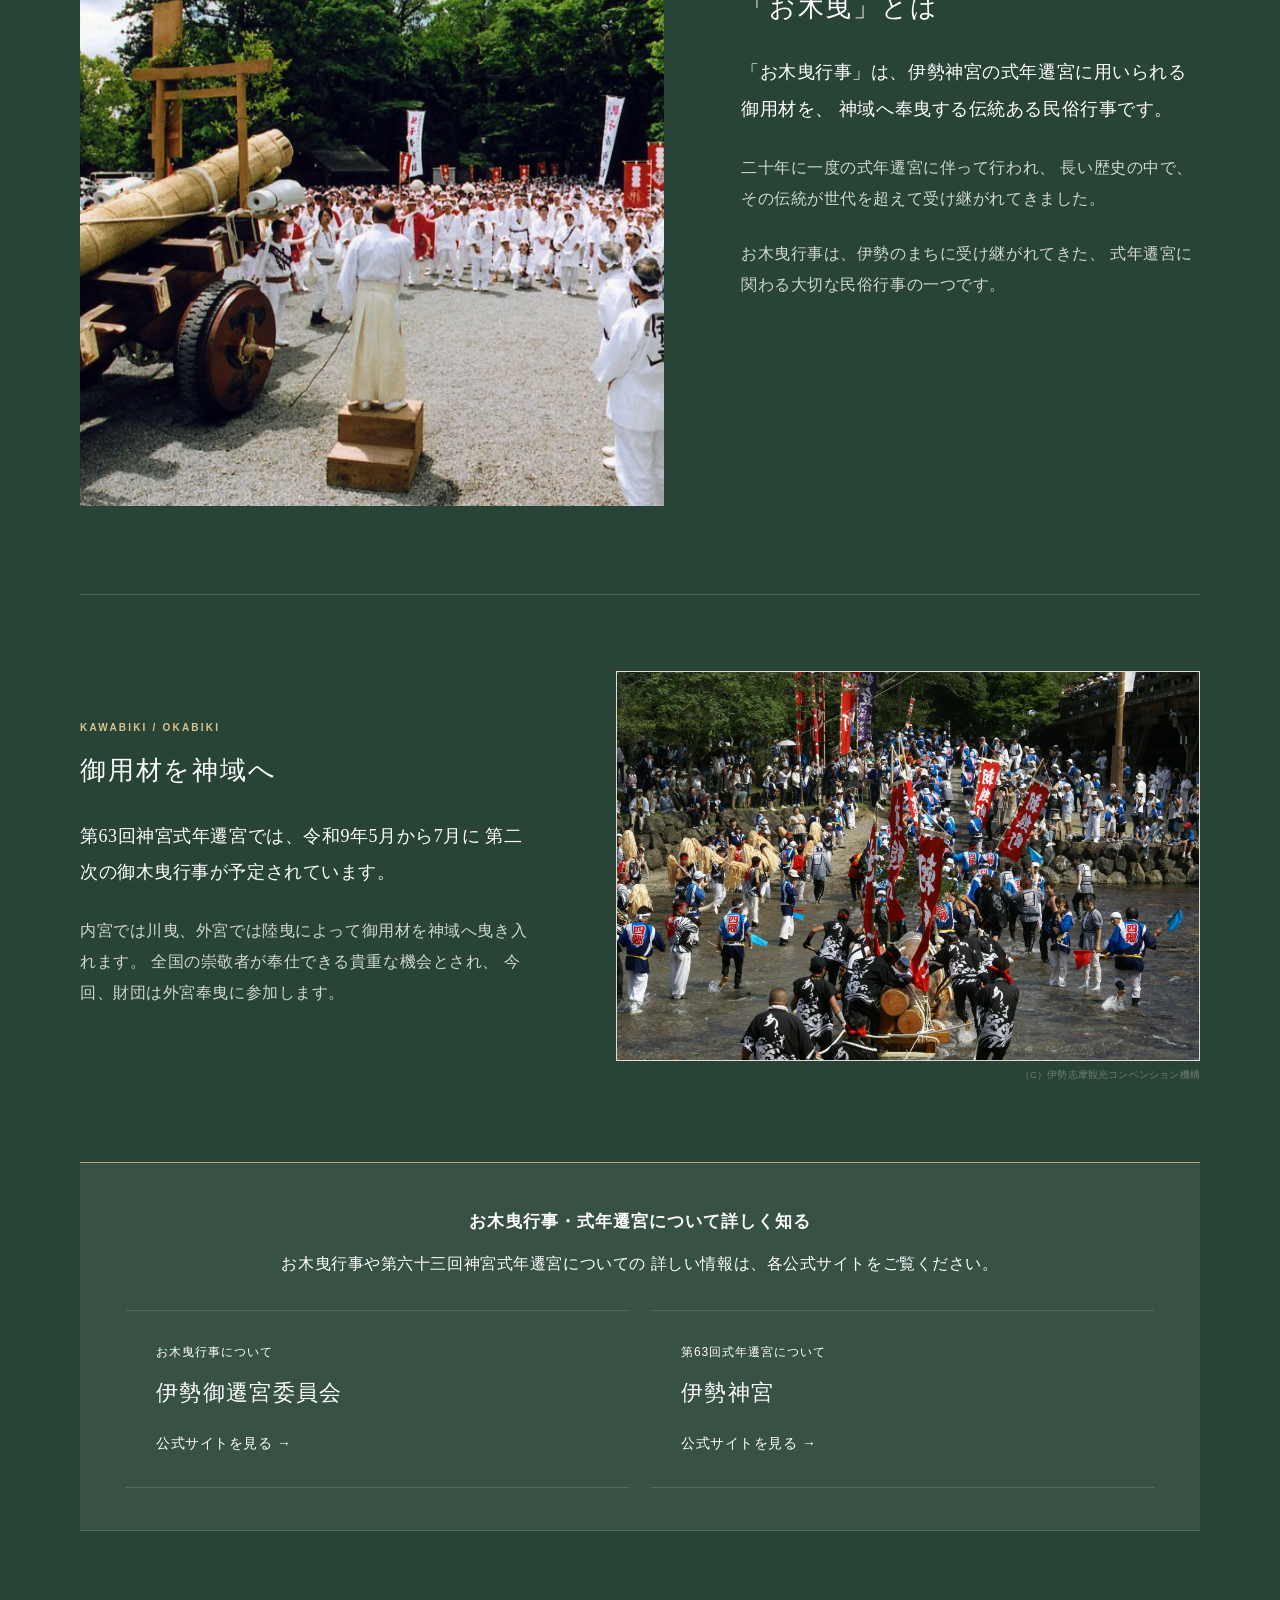
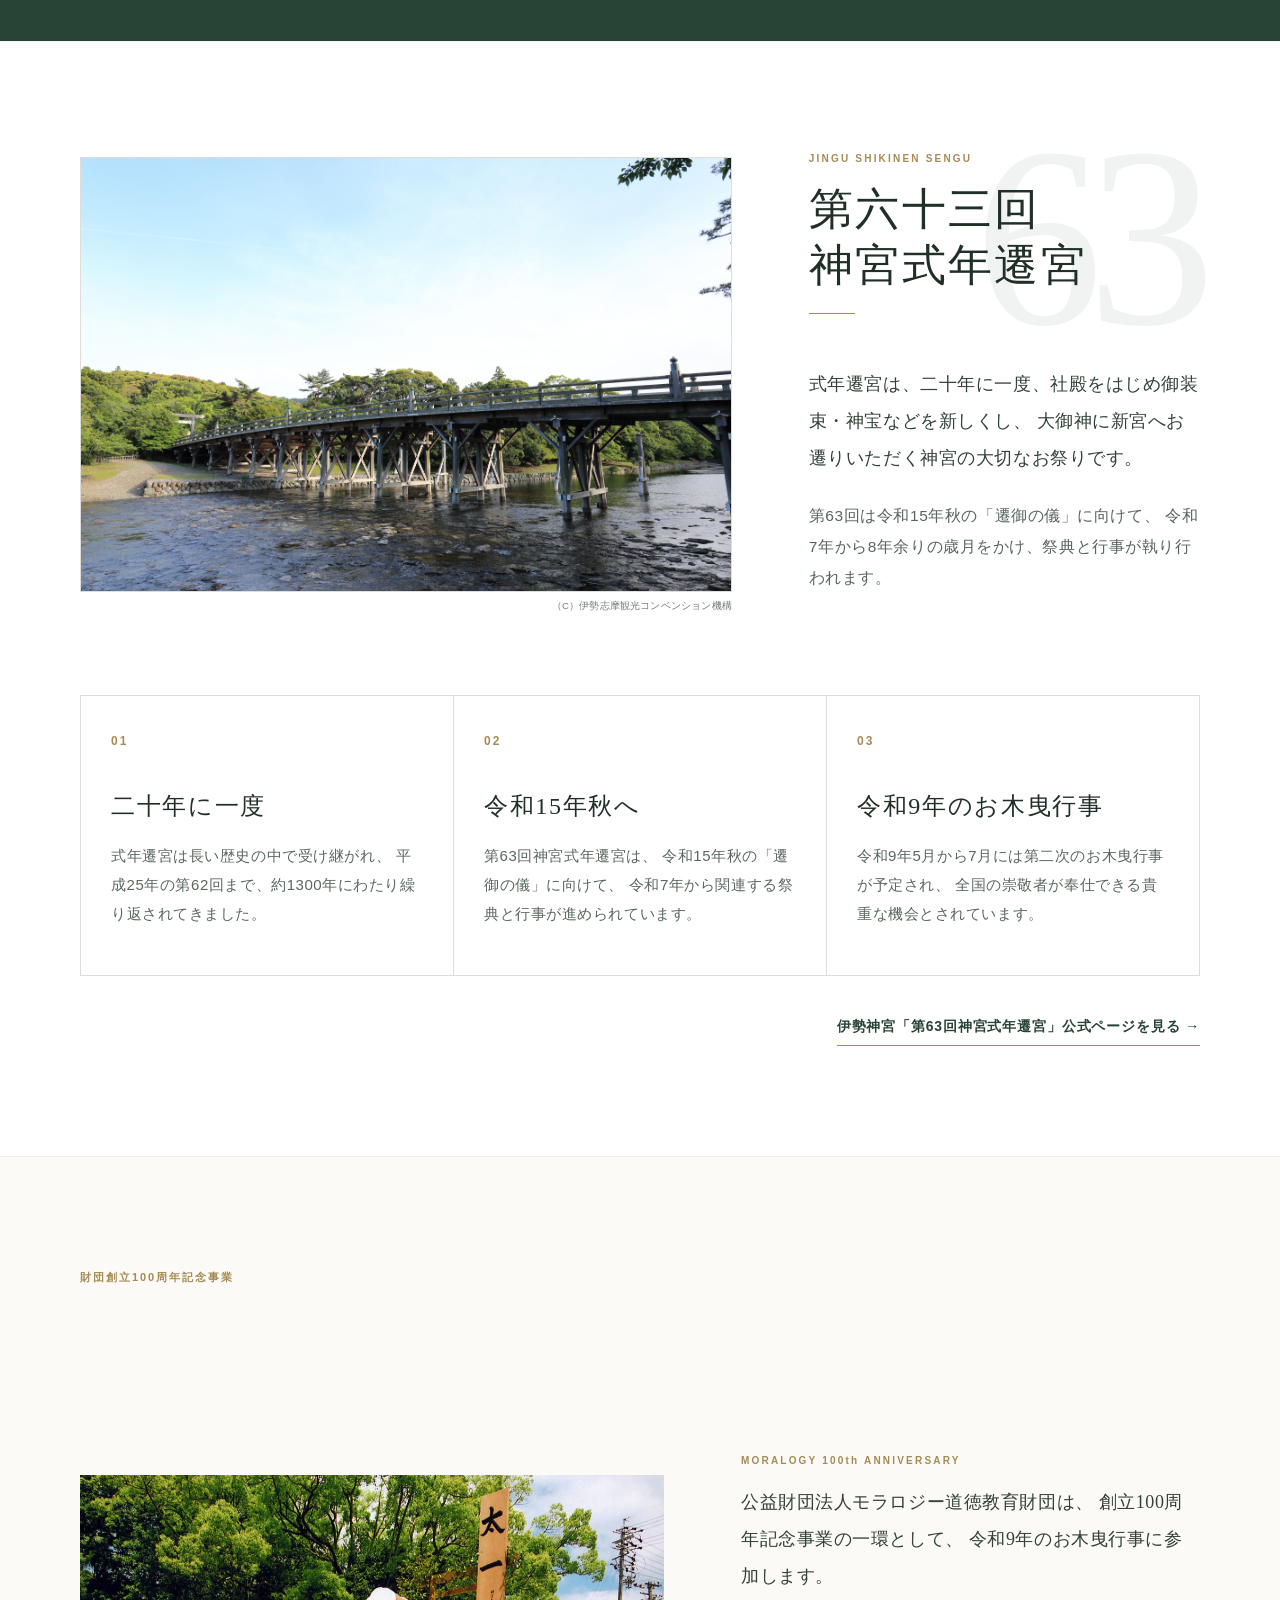
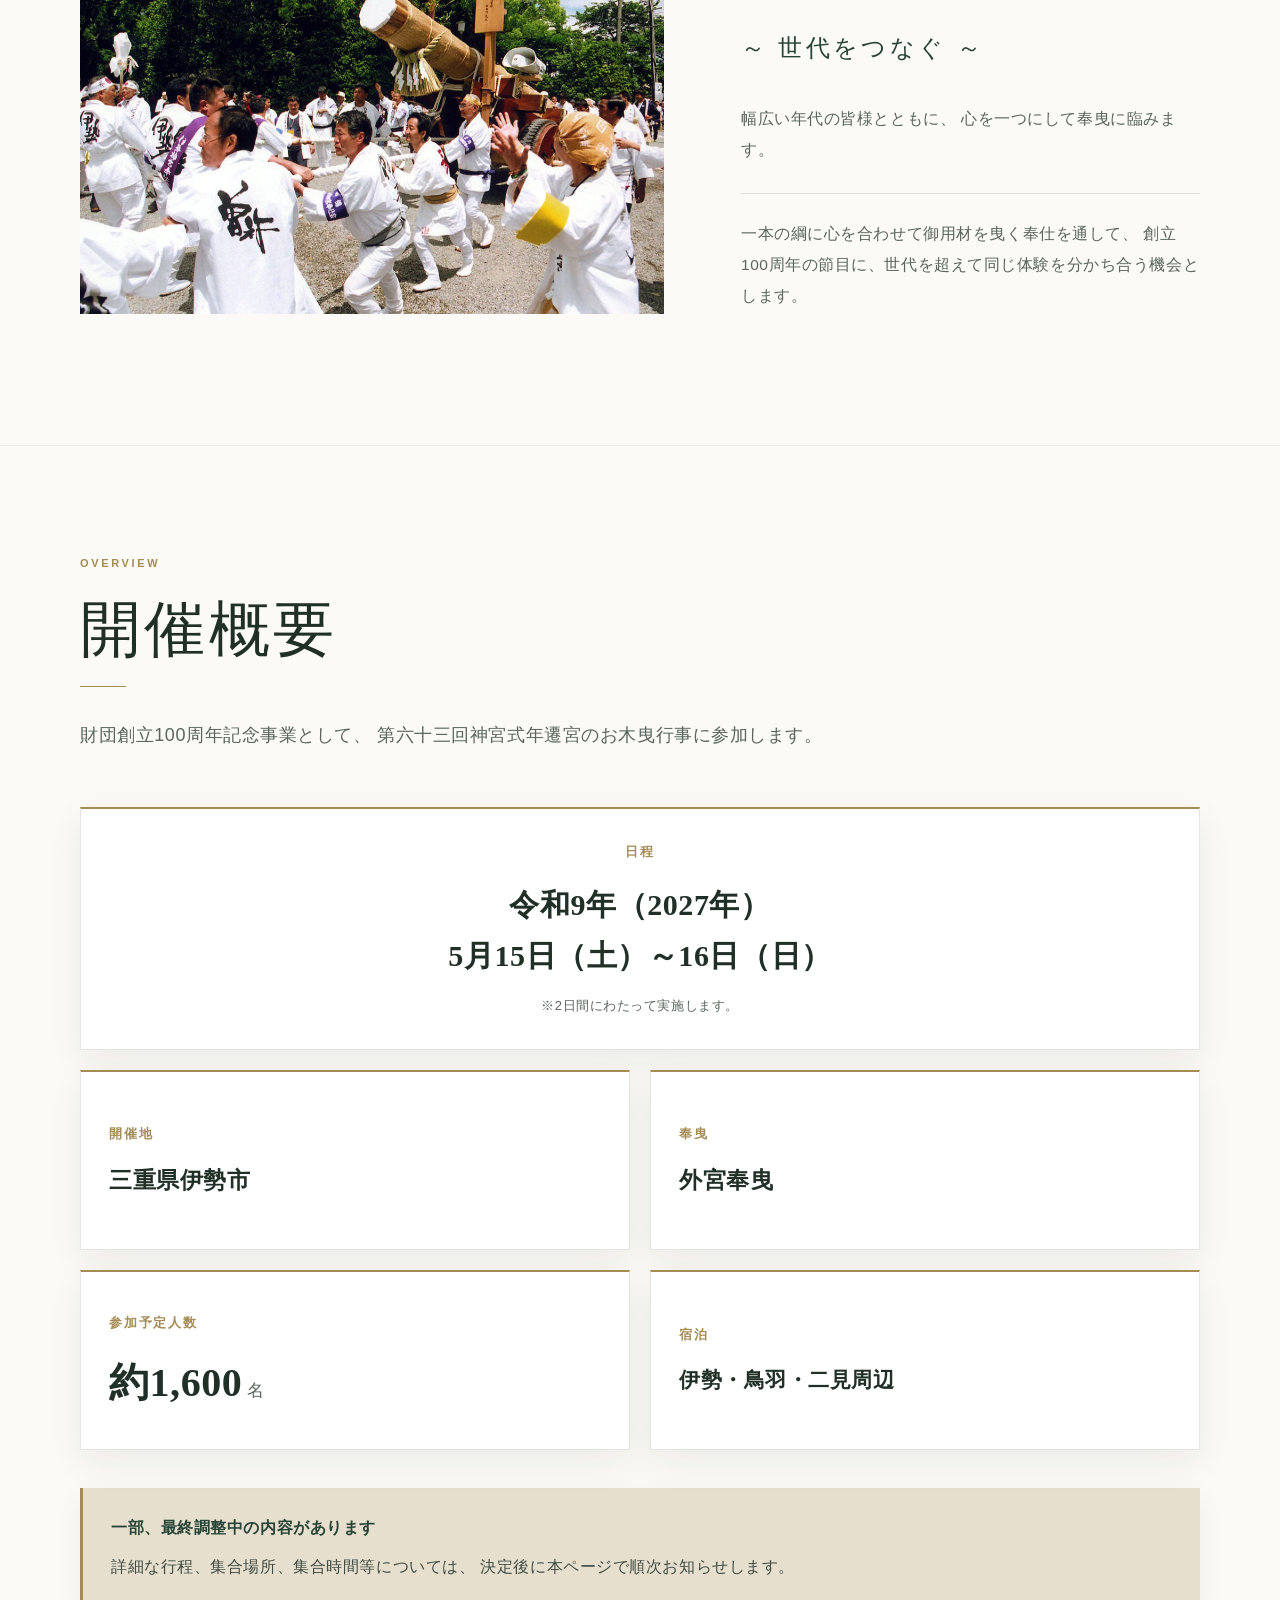
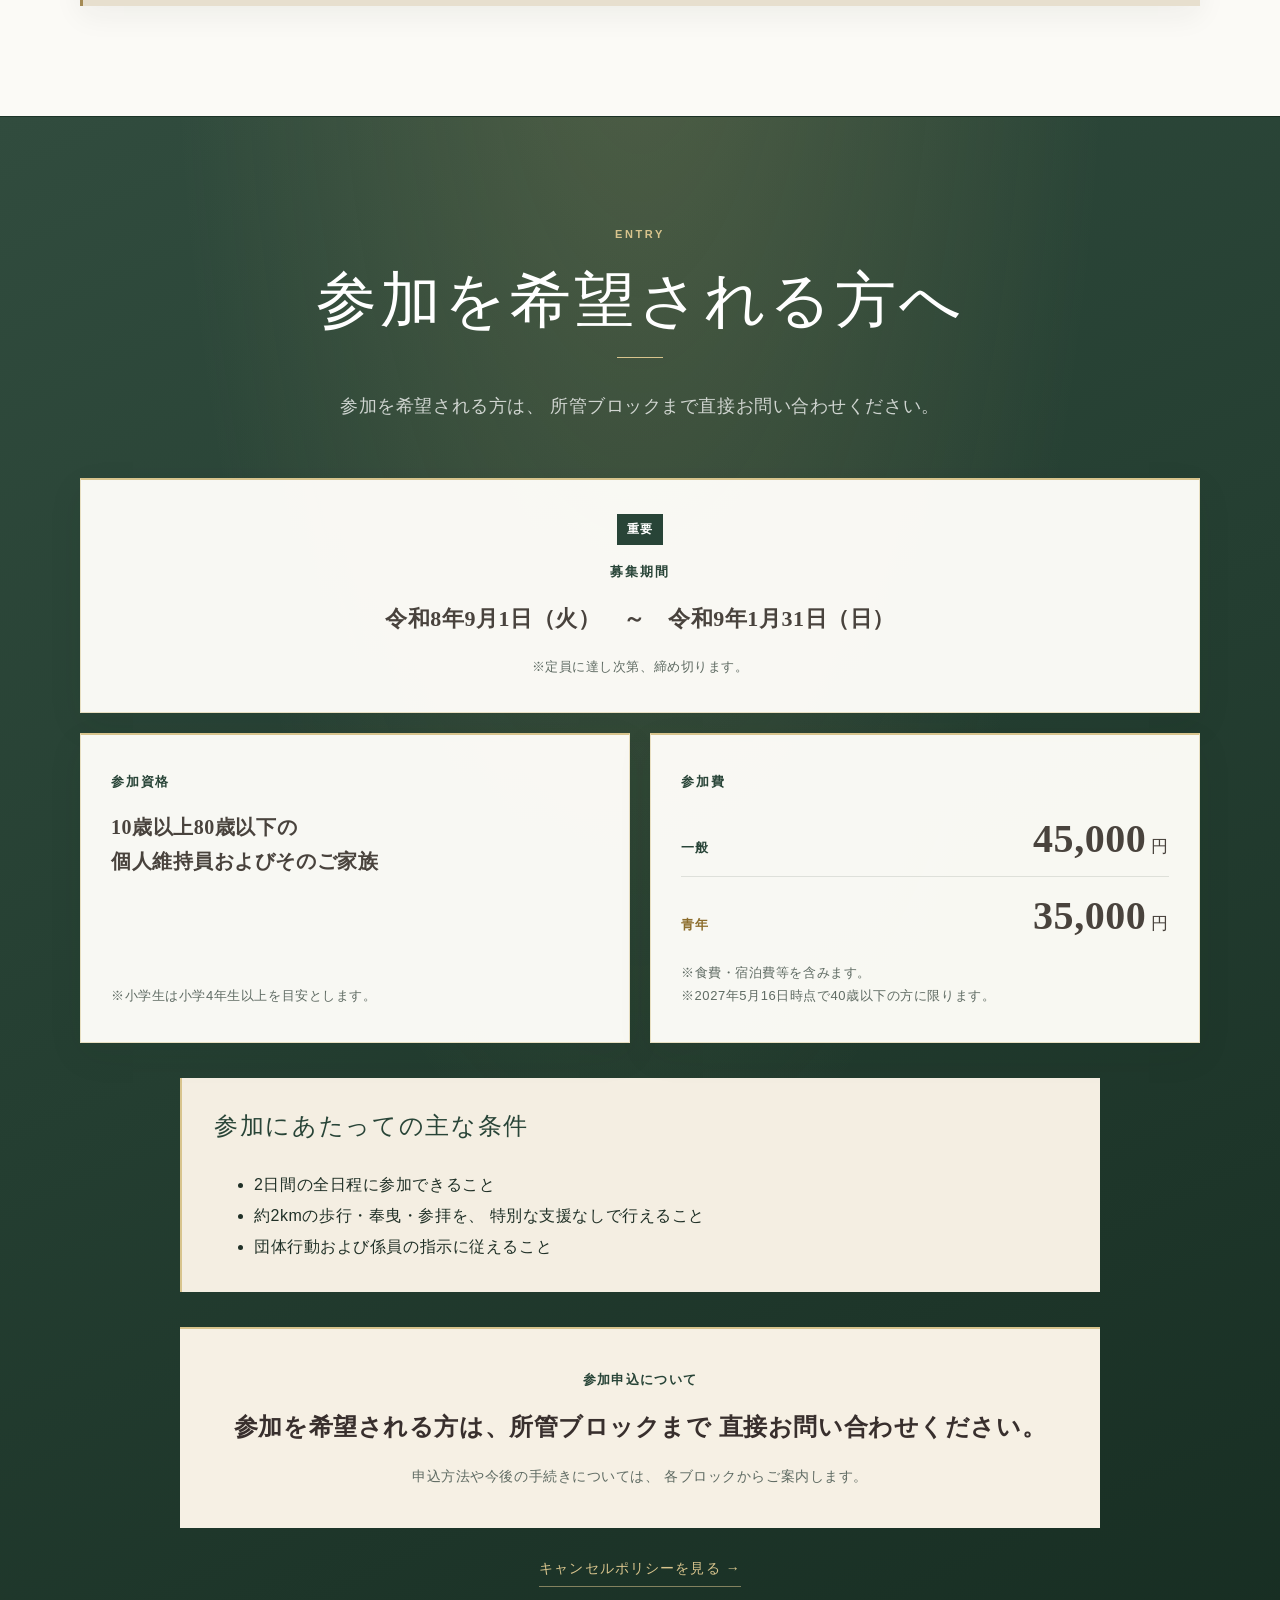
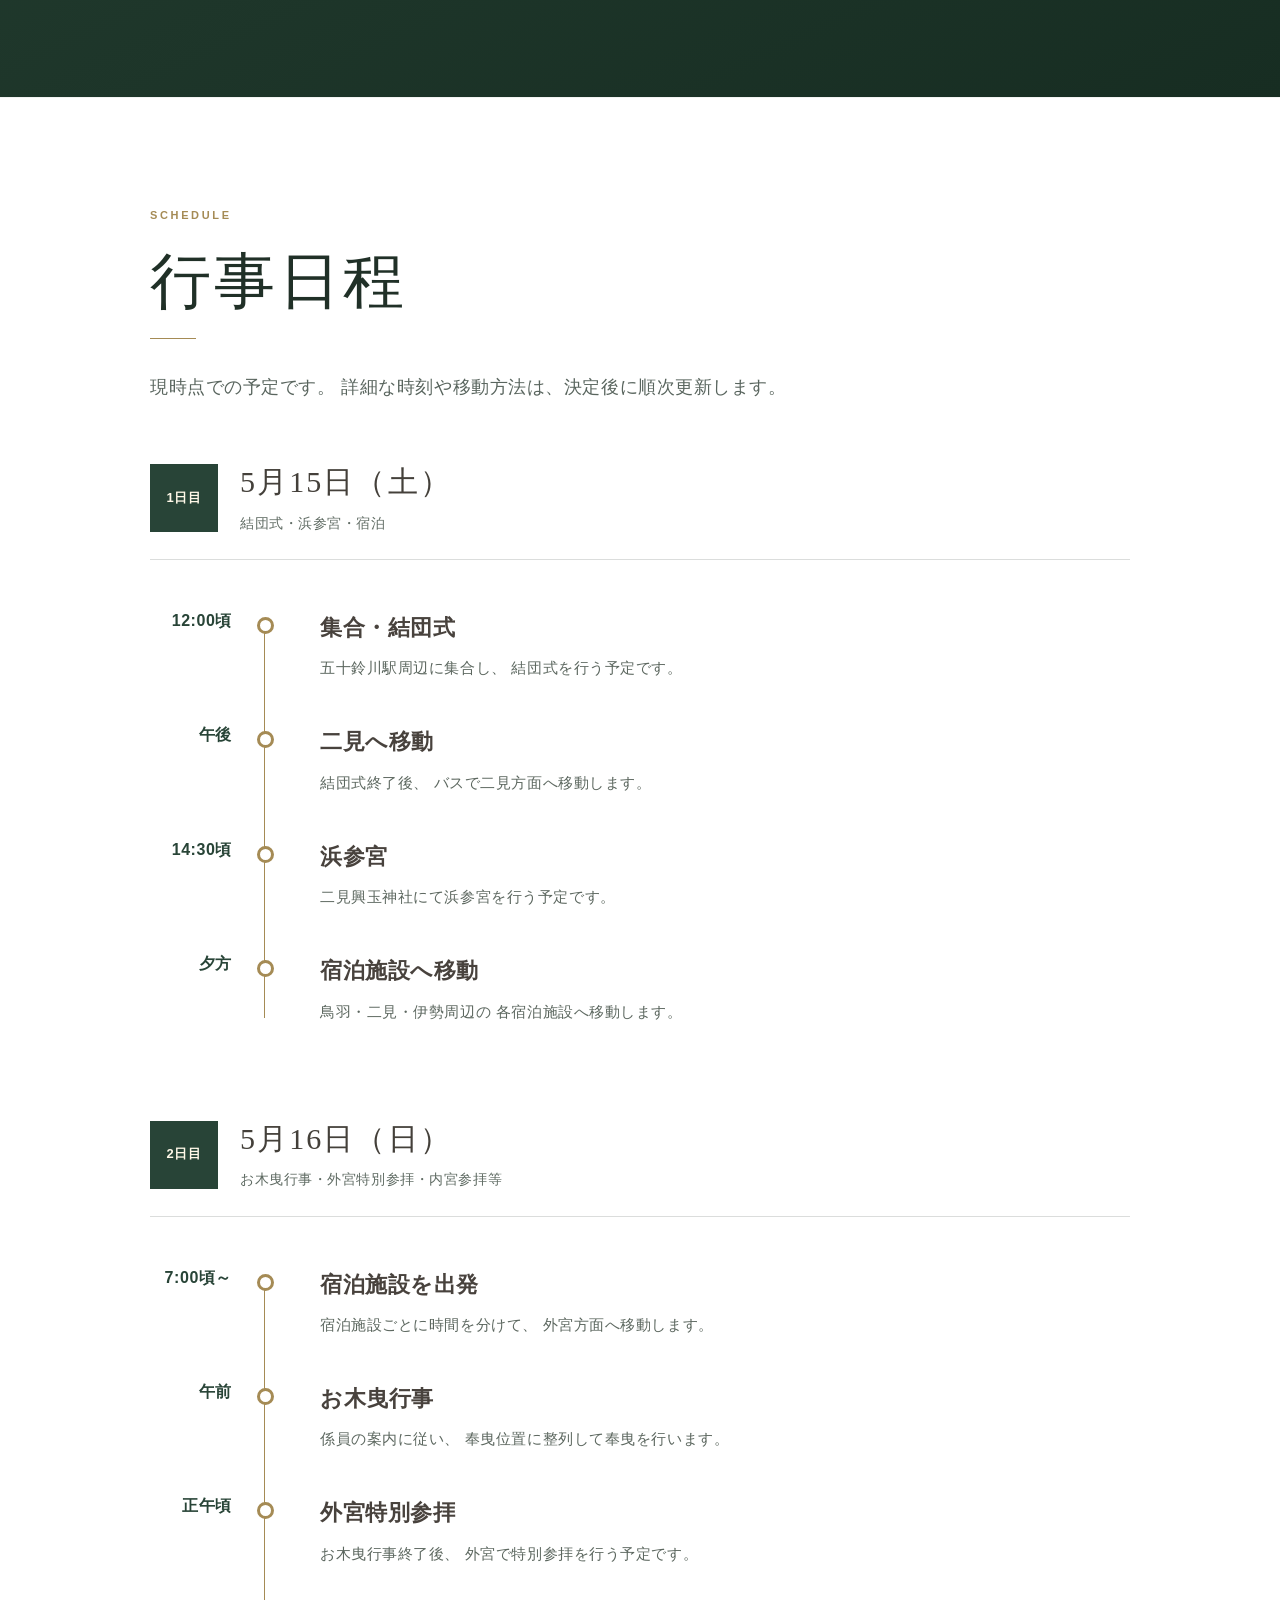
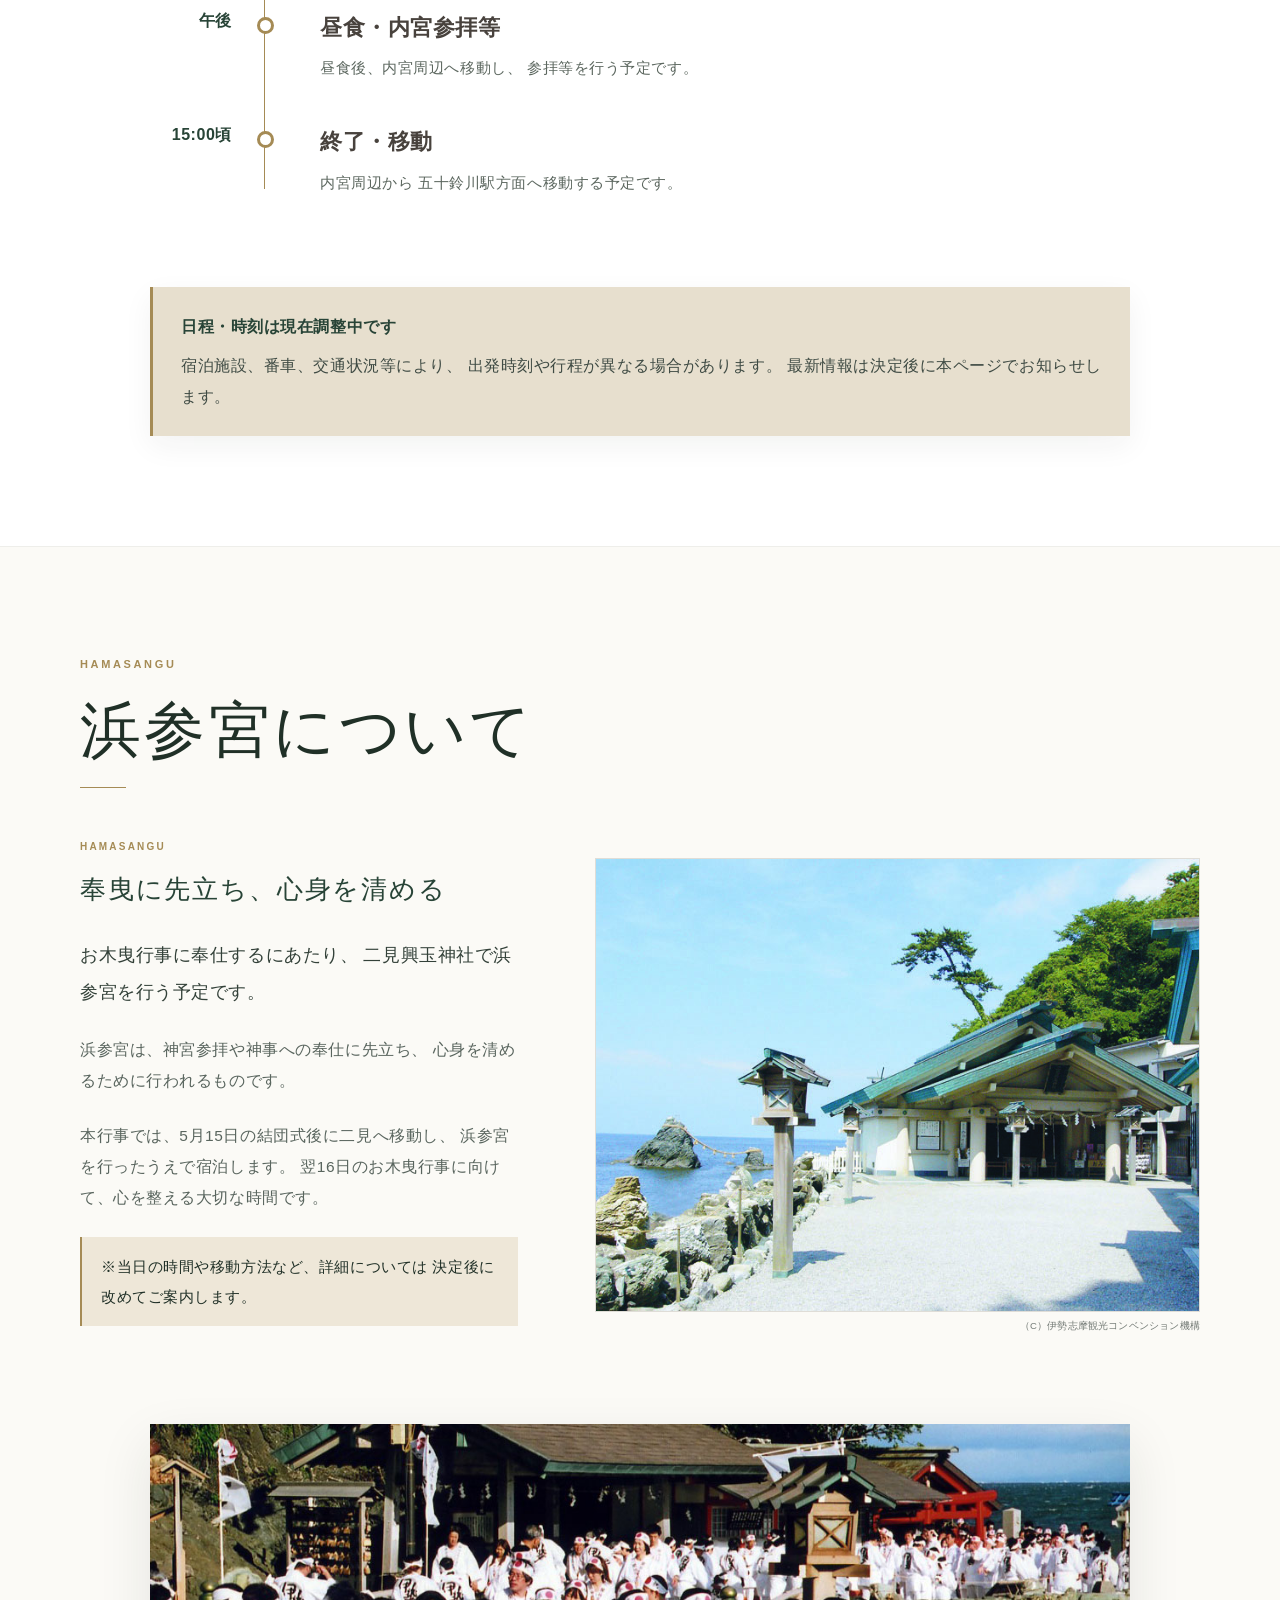
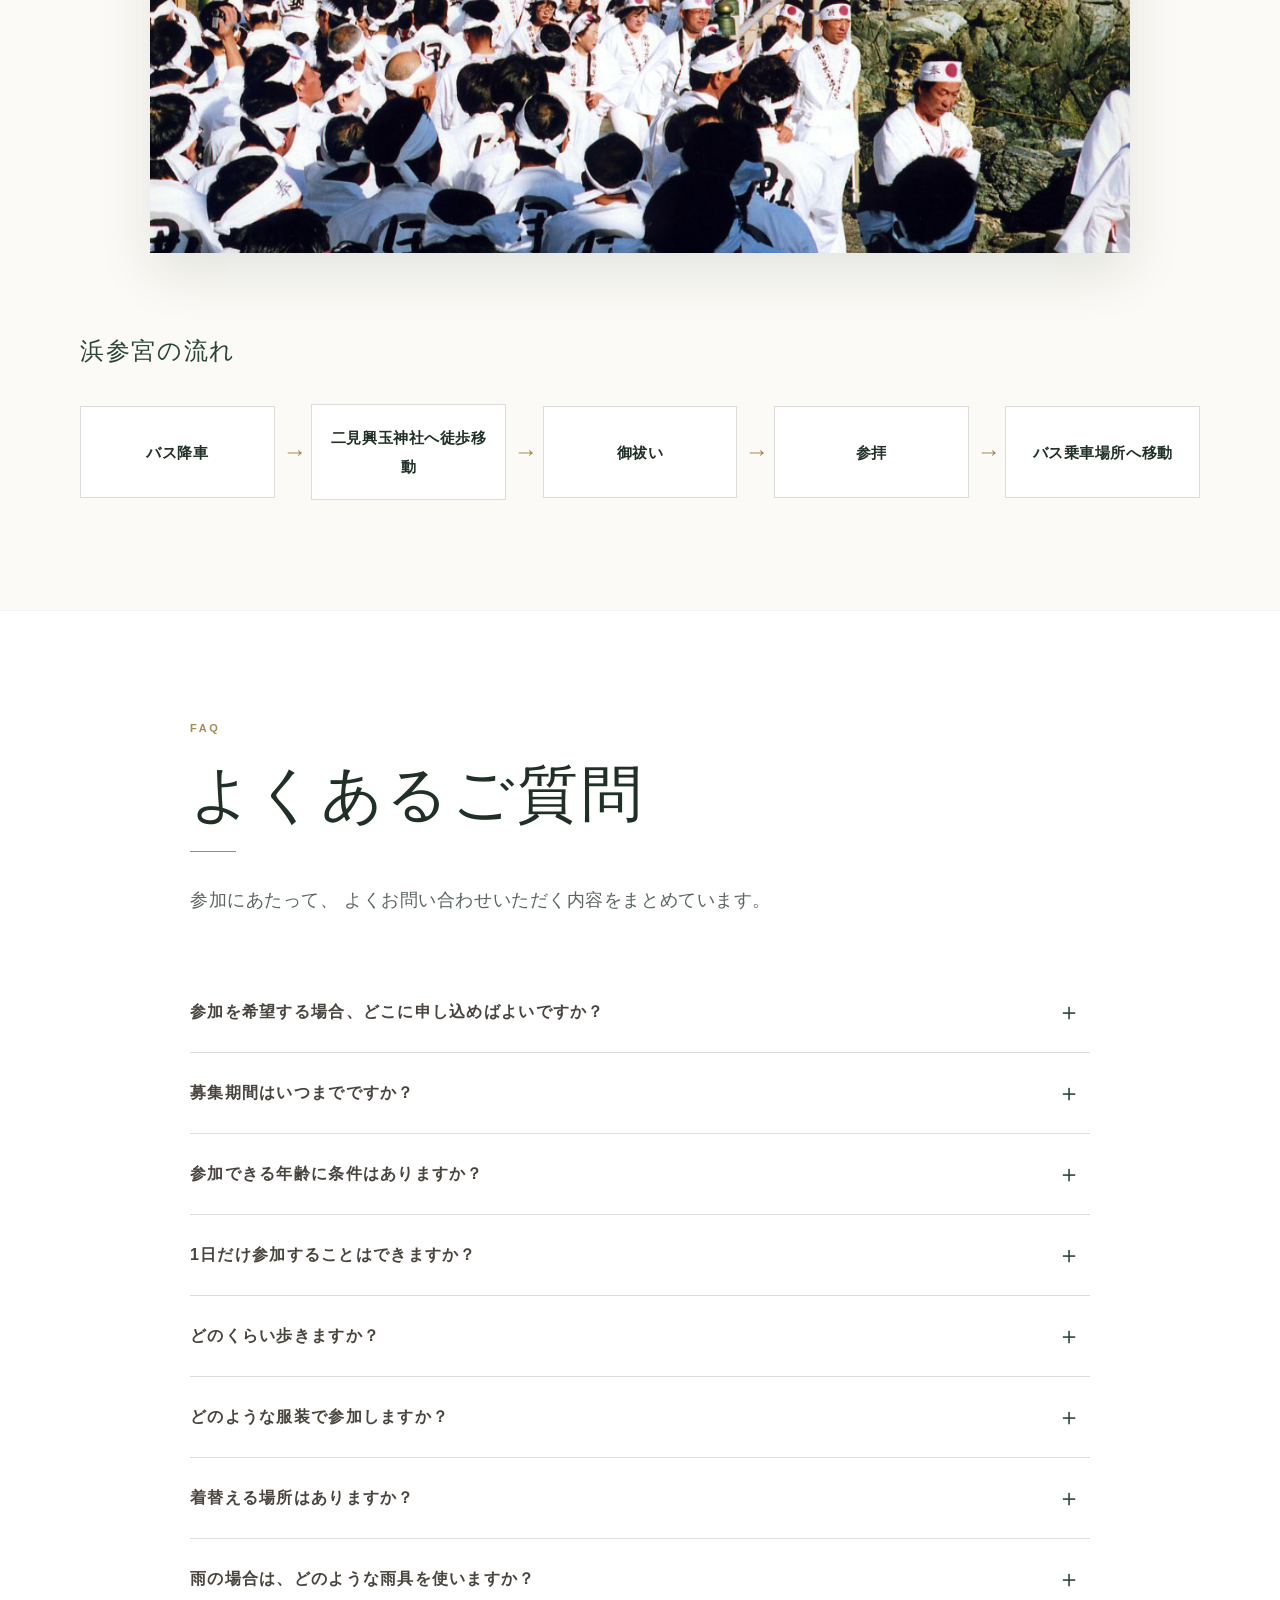
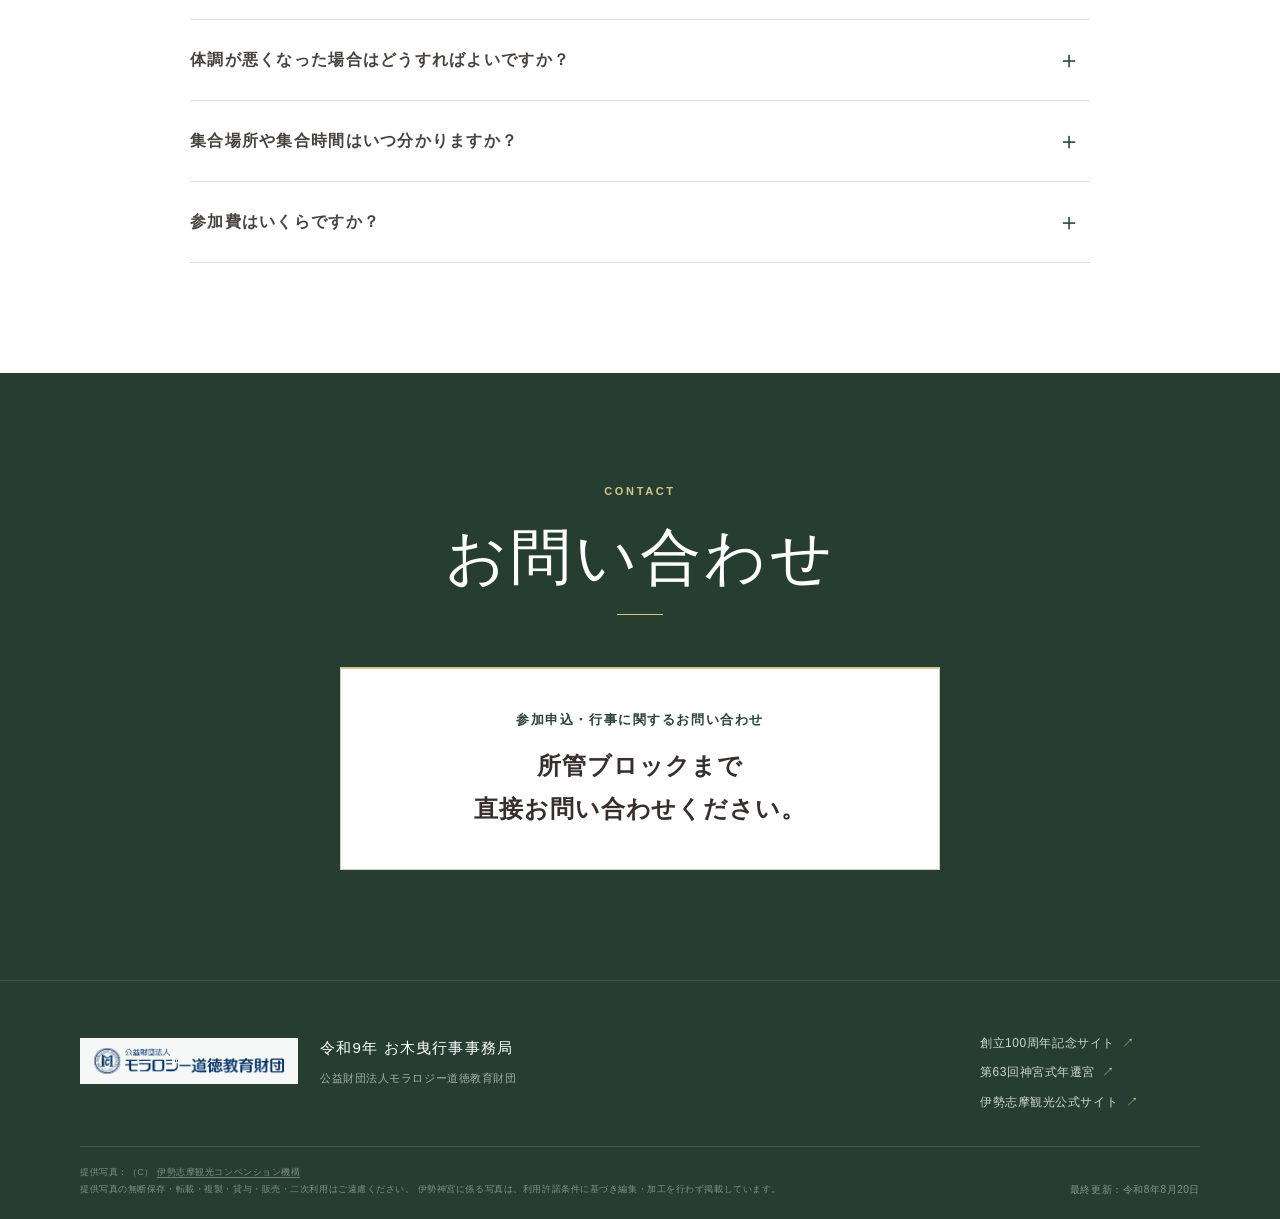
==== commit 819ea7fd: "Update contact block reference in index.html" ====
--- a/index.html
+++ b/index.html
@@ -763,7 +763,7 @@
 
         <p class="section-lead">
           参加を希望される方は、
-          所属ブロックまで直接お問い合わせください。
+          所管ブロックまで直接お問い合わせください。
         </p>
 
 
--- a/style.css
+++ b/style.css
@@ -1316,6 +1316,30 @@
   position: relative;
 }
 
+.sengu-number {
+  position: absolute;
+  right: 0;
+  top: -42px;
+
+  margin: 0;
+
+  color: rgba(40, 68, 55, 0.065);
+
+  font-family:
+    "Yu Mincho",
+    "YuMincho",
+    "Hiragino Mincho ProN",
+    "Noto Serif JP",
+    serif;
+
+  font-size: clamp(160px, 20vw, 280px);
+  font-weight: 500;
+  line-height: 1;
+  letter-spacing: -0.06em;
+
+  pointer-events: none;
+}
+
 .sengu-facts {
   position: relative;
   z-index: 1;
@@ -3108,6 +3132,10 @@
     grid-template-columns: 1fr;
   }
 
+   .sengu-number {
+    display: none;
+   }
+   
   .sengu-facts {
     grid-template-columns: 1fr;
   }
